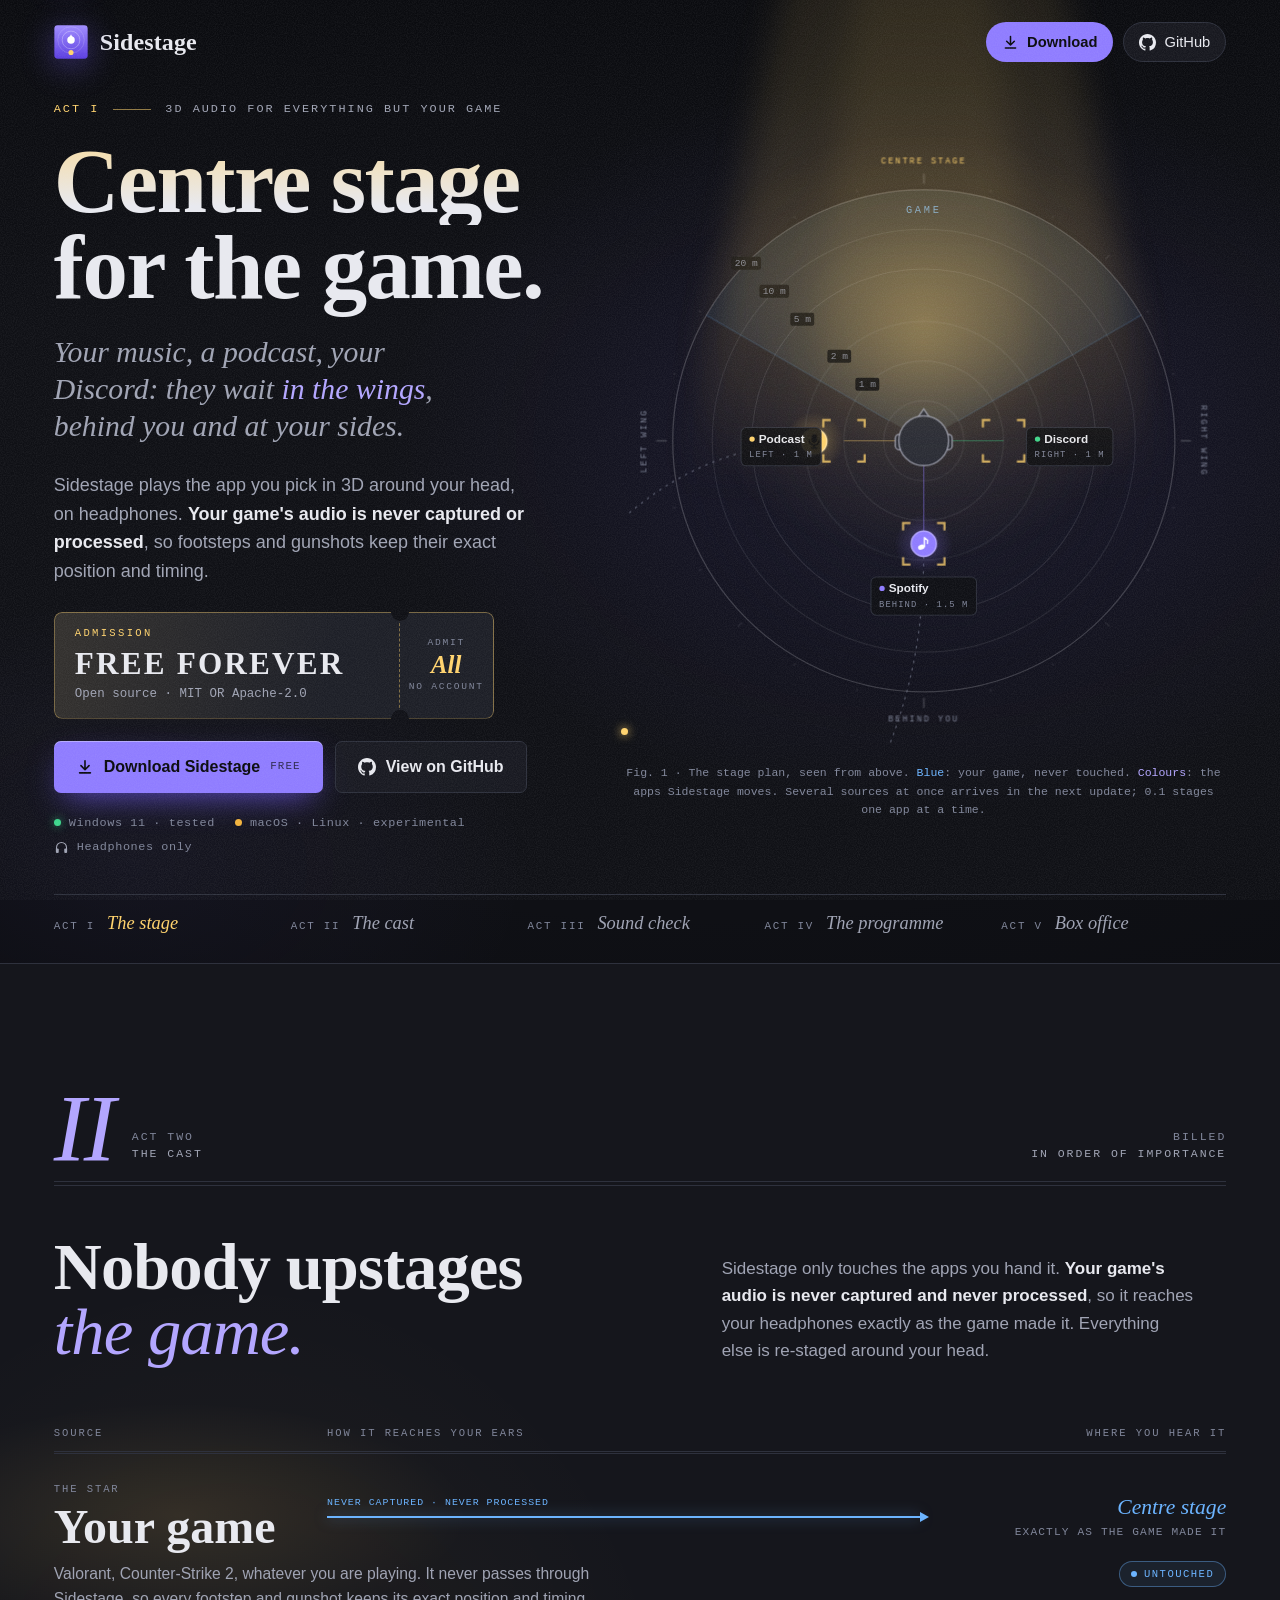
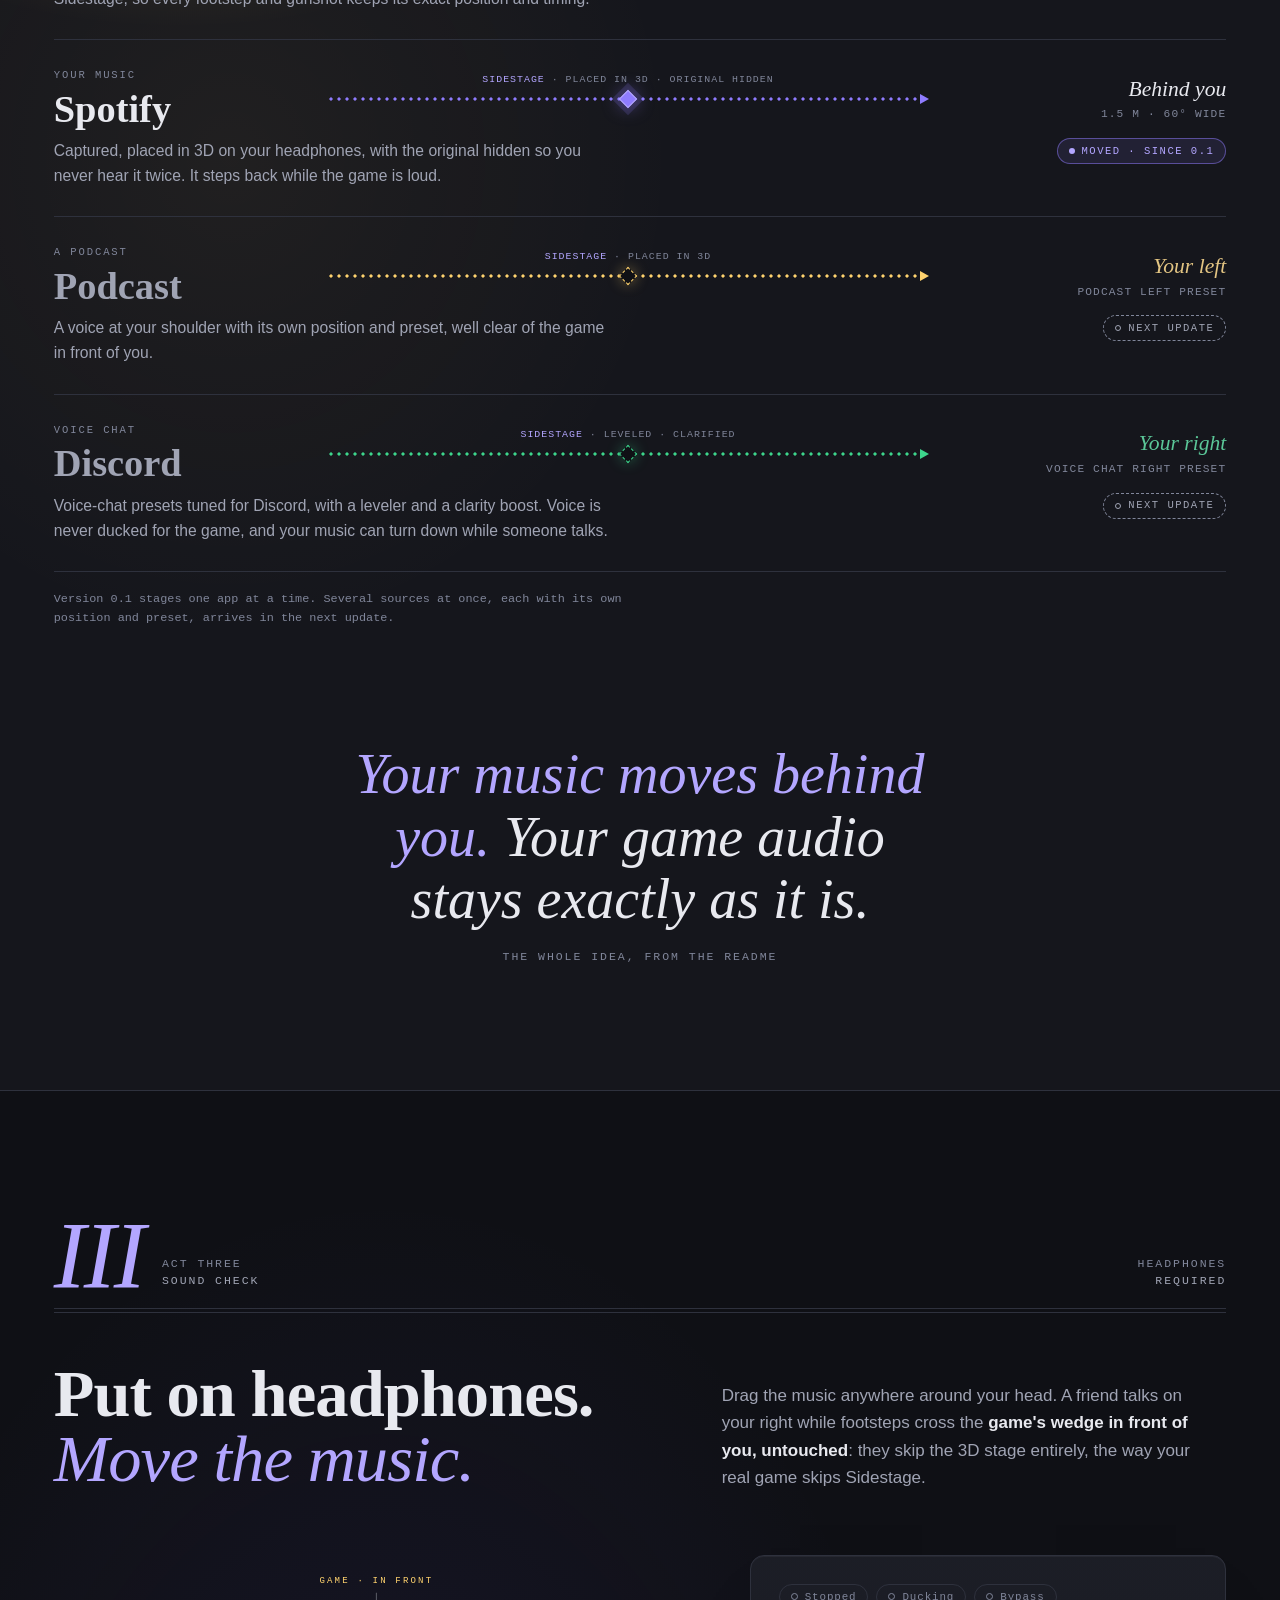
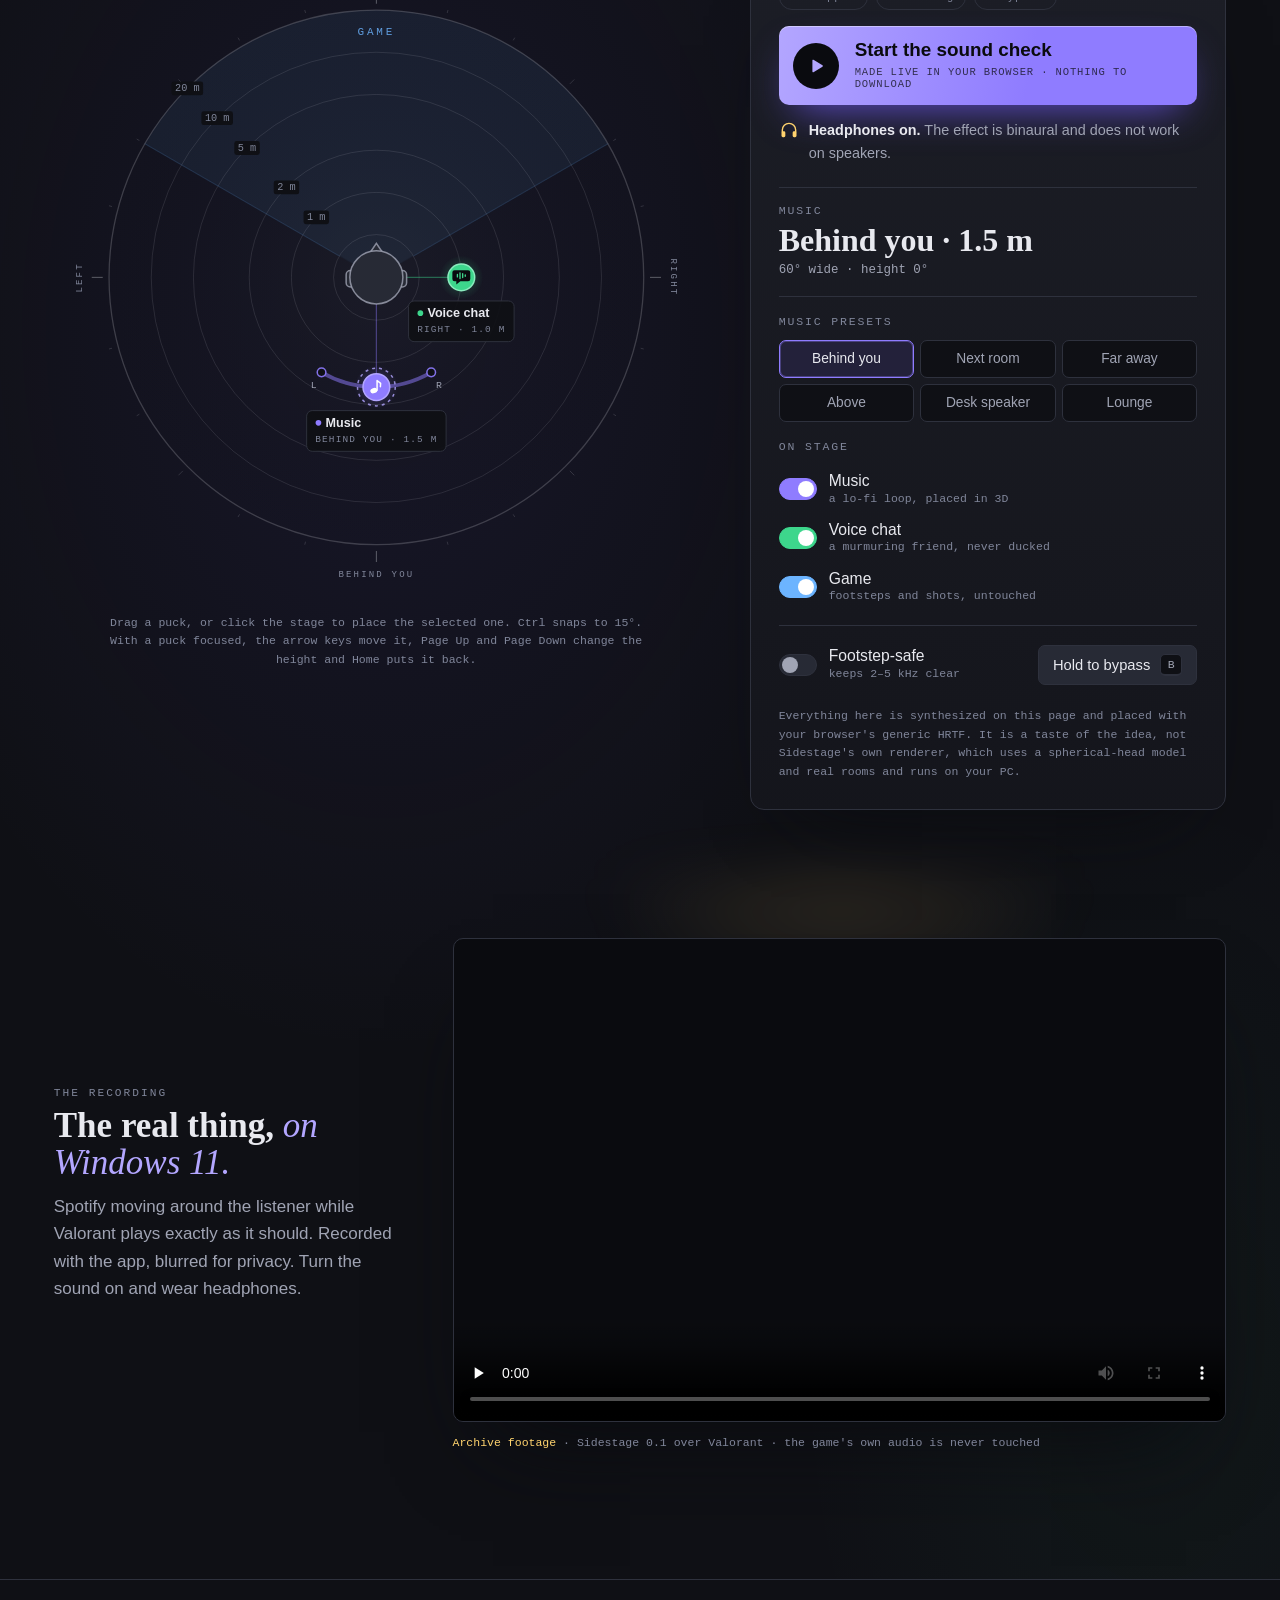
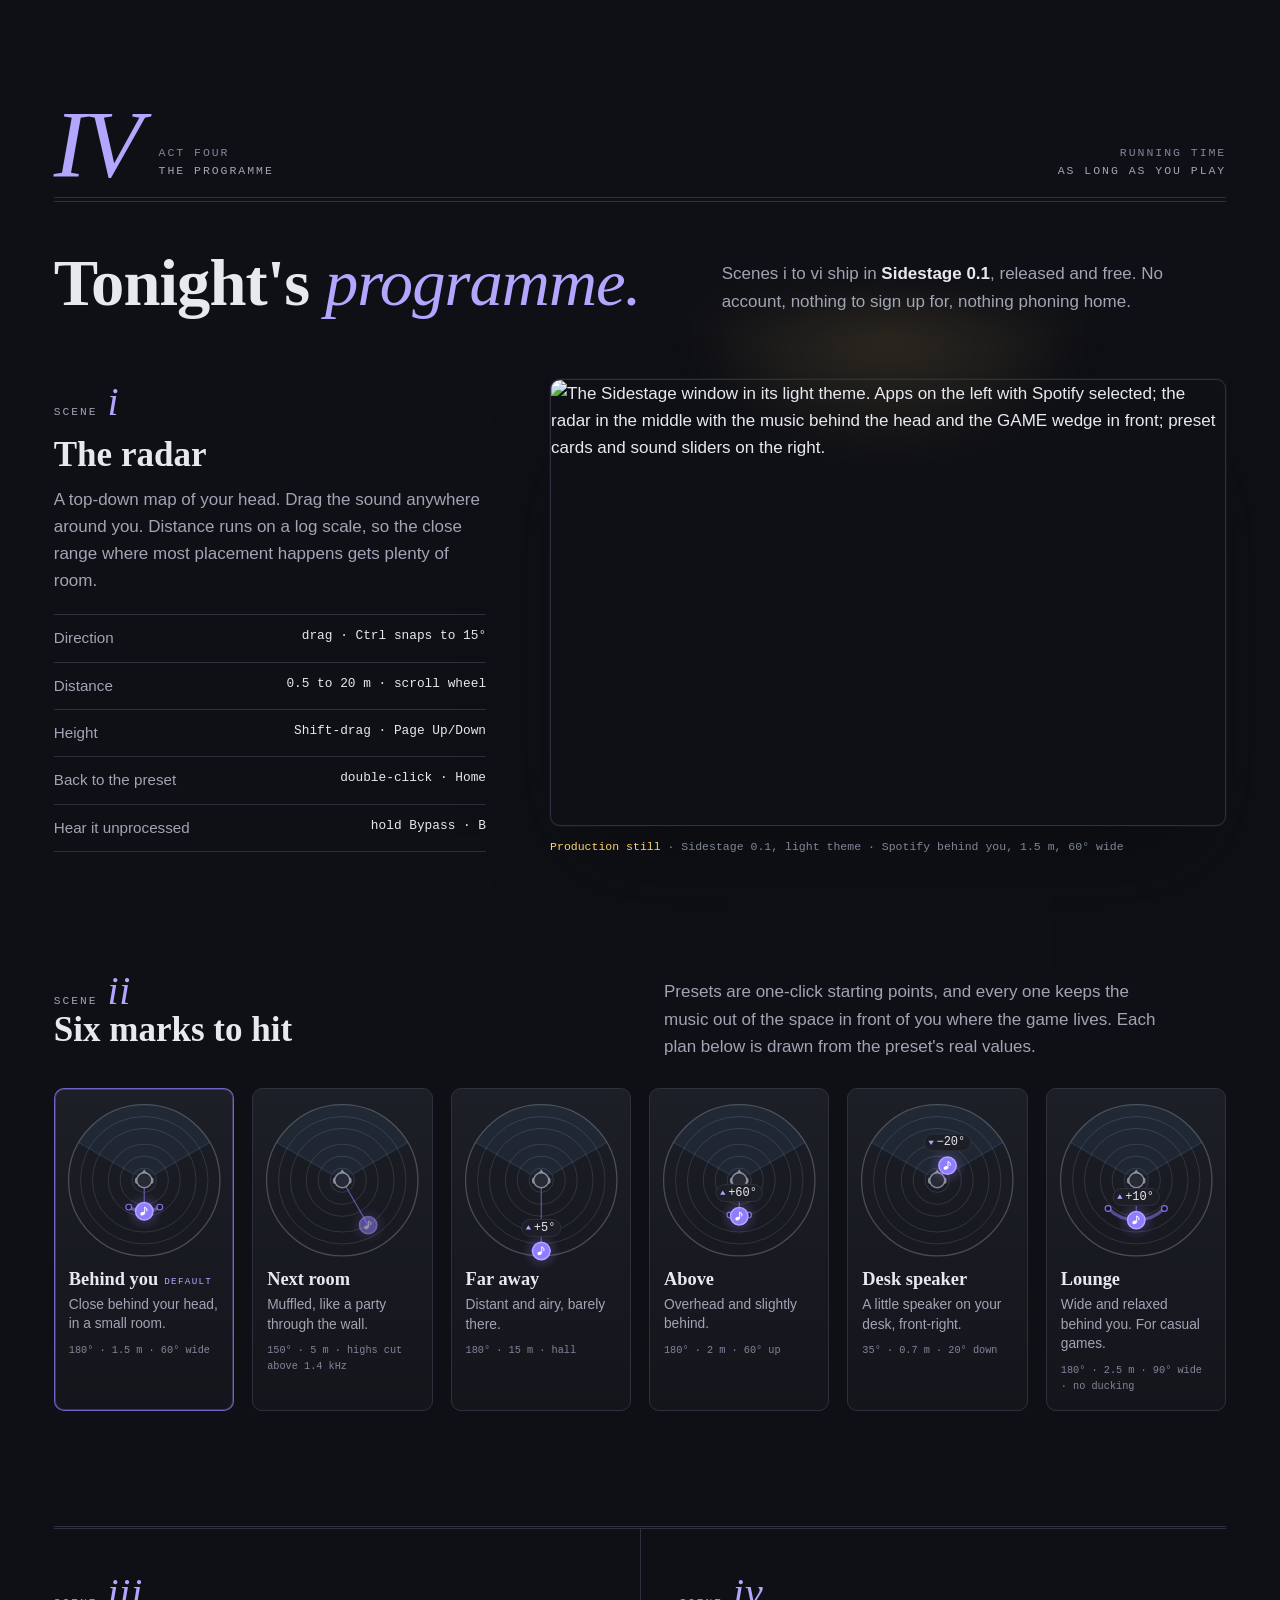
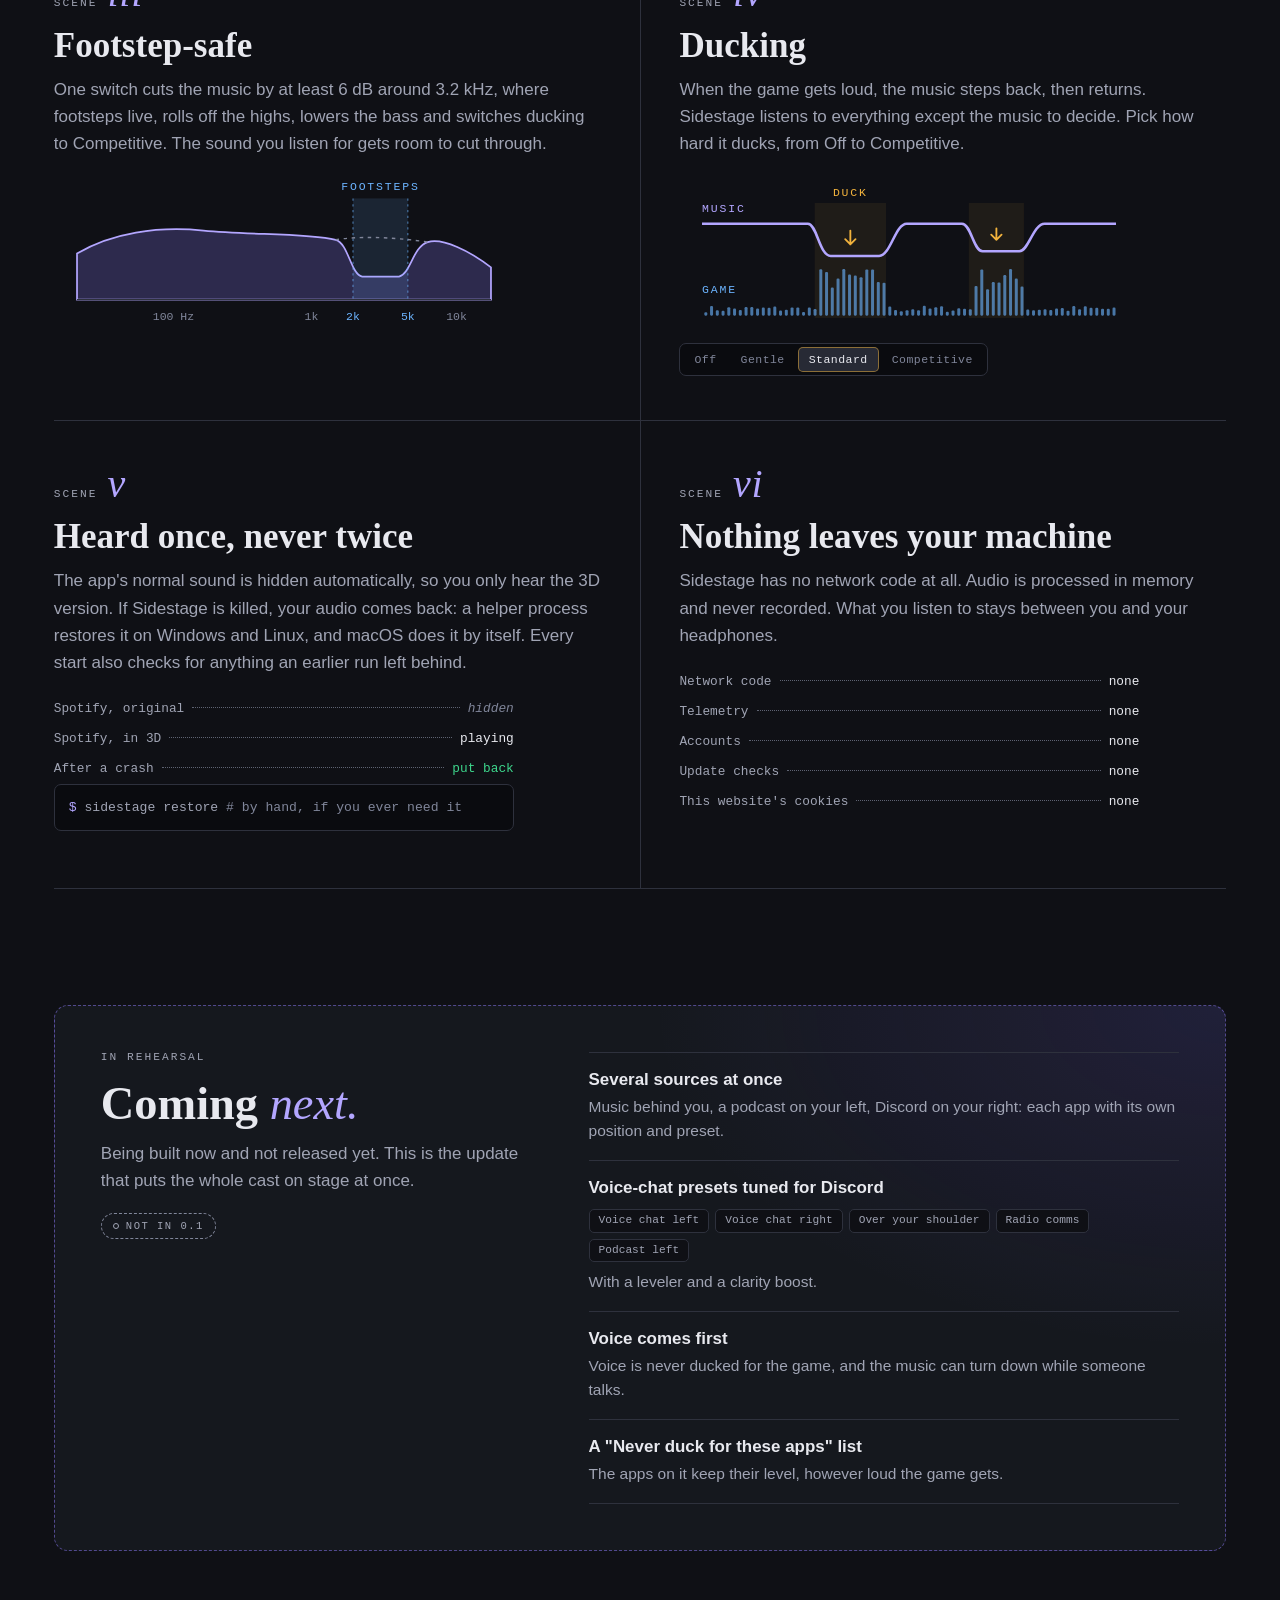
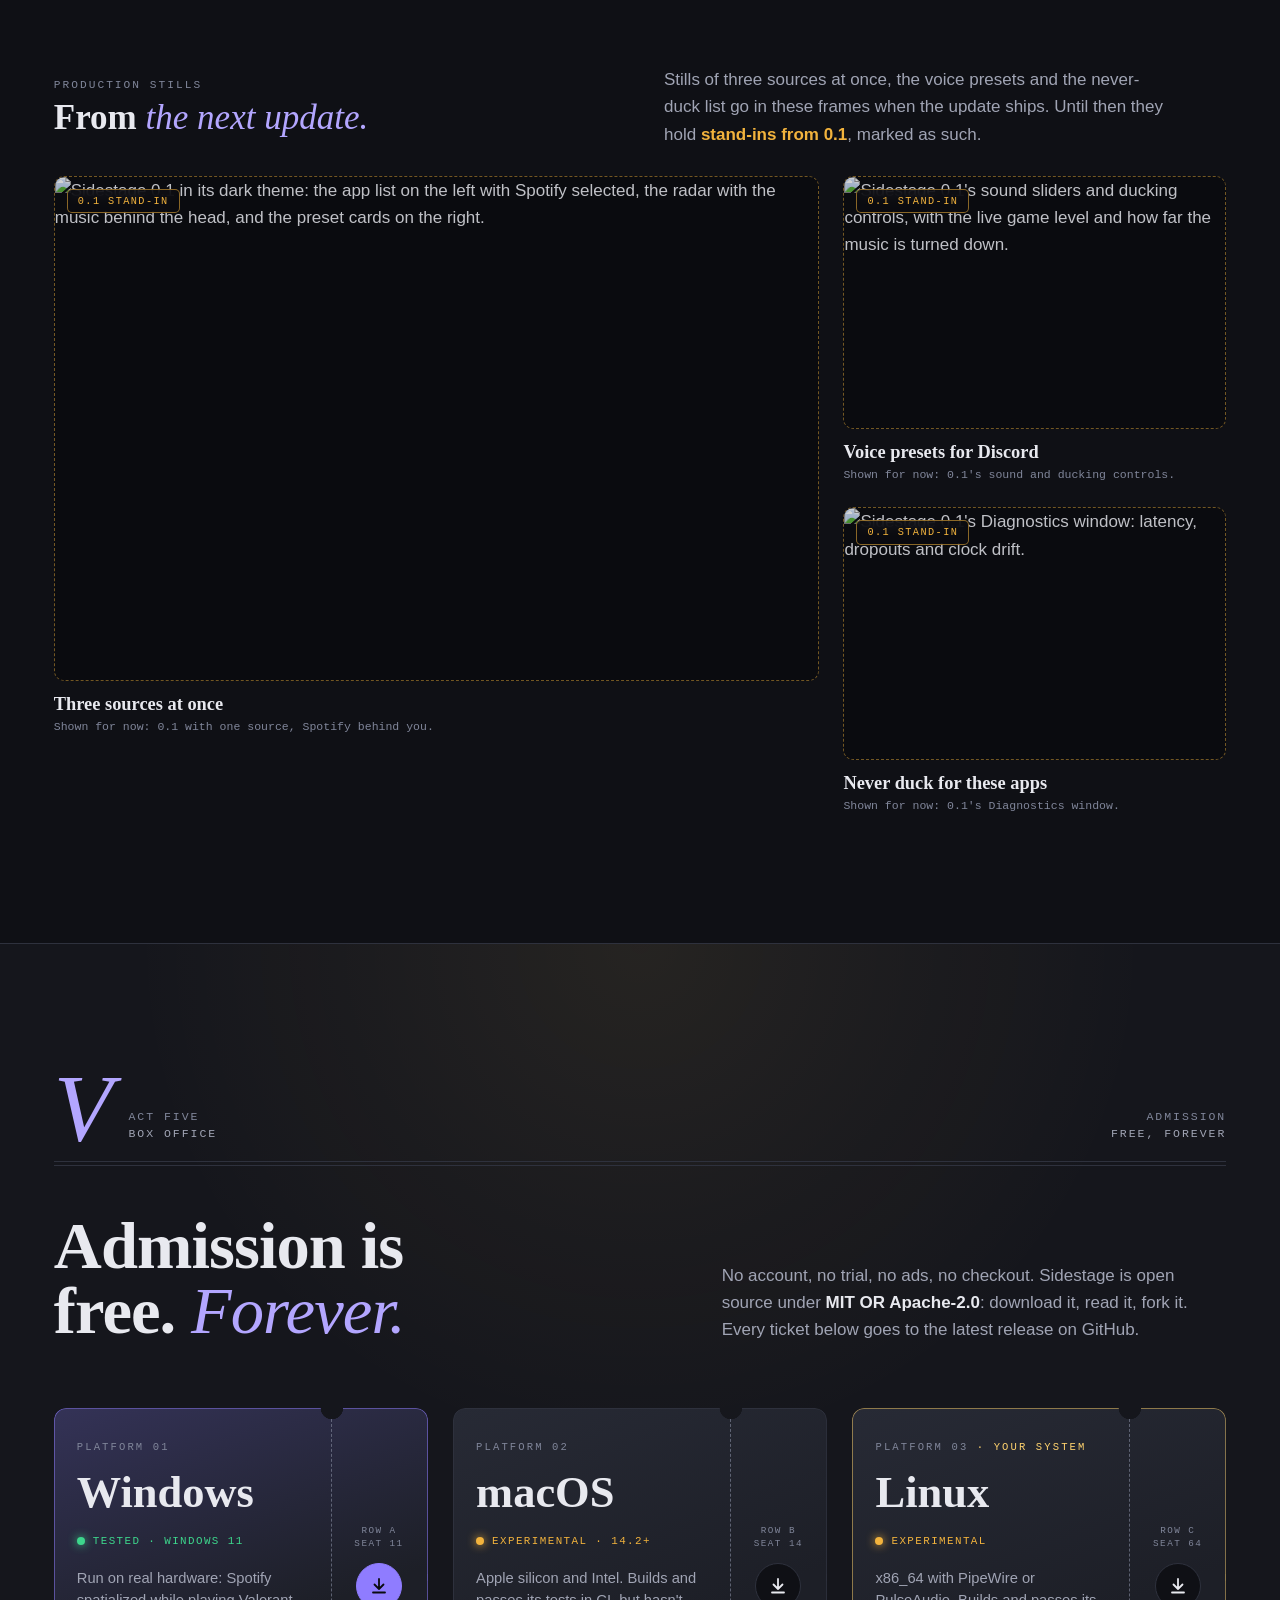
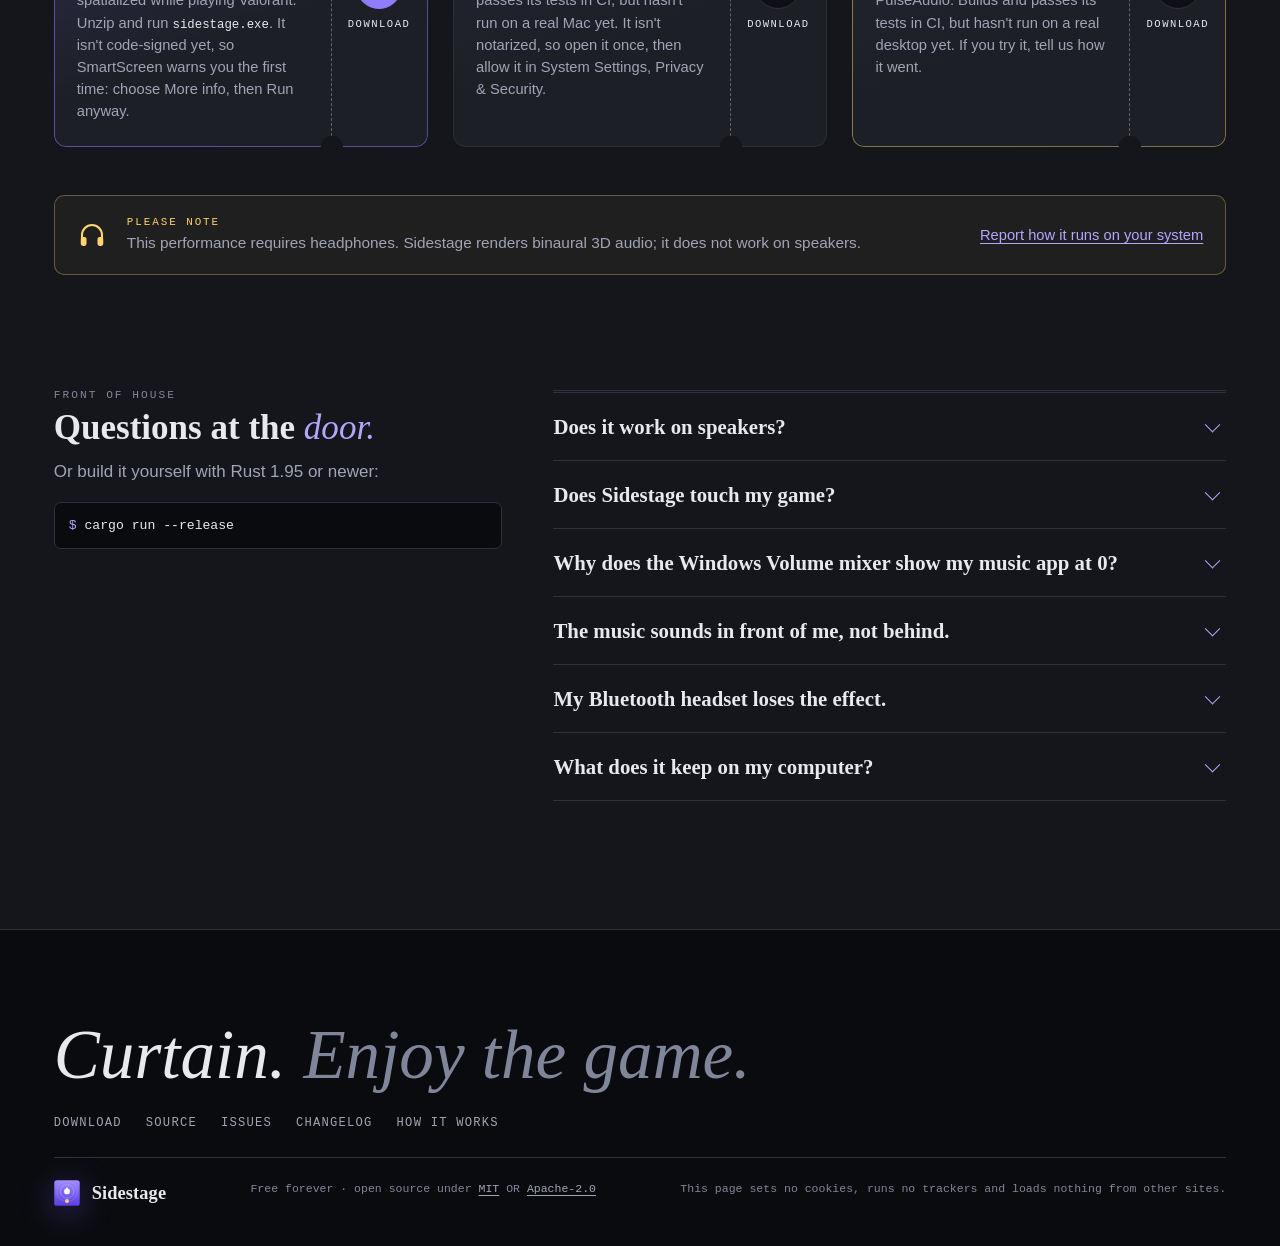
==== website/index.html @ 9f0d5256 "Add the sidestage.it.com website and its Pages deploy A static site in website/ (HTML, CSS and JS mo" ====
<!doctype html>
<!-- data-update: "next" while the multi-source update is still being built, "out" once it ships
     (switches the "next update" badges and wording; see website/README.md). -->
<html lang="en" data-update="next">
<head>
<meta charset="utf-8">
<meta name="viewport" content="width=device-width, initial-scale=1">
<title>Sidestage · Centre stage for the game</title>
<meta name="description" content="Sidestage is a free, open-source app that plays your music, podcasts and voice chat in 3D around your head on headphones, while your game's audio stays exactly as it is.">
<meta name="theme-color" content="#0F1015">
<meta name="color-scheme" content="dark">
<link rel="canonical" href="https://sidestage.it.com/">
<link rel="icon" href="favicon.svg" type="image/svg+xml">
<meta property="og:type" content="website">
<meta property="og:url" content="https://sidestage.it.com/">
<meta property="og:title" content="Sidestage · Centre stage for the game">
<meta property="og:description" content="Your music moves behind you. Your game audio stays exactly as it is. Free and open source.">
<meta property="og:image" content="https://sidestage.it.com/media/demo-poster.jpg">
<meta property="og:image:width" content="1280">
<meta property="og:image:height" content="800">
<meta name="twitter:card" content="summary_large_image">
<link rel="preload" href="fonts/bodoni-moda-latin.woff2" as="font" type="font/woff2" crossorigin>
<link rel="preload" href="fonts/hanken-grotesk-latin.woff2" as="font" type="font/woff2" crossorigin>
<link rel="stylesheet" href="css/site.css">
<script>if(!window.matchMedia('(prefers-reduced-motion: reduce)').matches)document.documentElement.classList.add('anim');</script>
<script type="module" src="js/site.js"></script>
</head>
<body>
<a class="skip" href="#main">Skip to content</a>

<!-- Sprite: the app icon, glyphs and shared gradients. -->
<svg width="0" height="0" style="position:absolute" aria-hidden="true" focusable="false">
  <defs>
    <linearGradient id="ic-grad" x1="0" y1="0" x2="0" y2="1"><stop offset="0" class="st-icon-top"/><stop offset="1" class="st-icon-bot"/></linearGradient>
    <clipPath id="ic-clip"><rect x=".64" y=".64" width="62.72" height="62.72" rx="6.4"/></clipPath>
    <radialGradient id="floorG" cx="50%" cy="50%" r="50%"><stop offset="0" class="st-floor0"/><stop offset="1" class="st-floor1"/></radialGradient>
    <radialGradient id="poolG" cx="50%" cy="50%" r="50%"><stop offset="0" class="st-pool0"/><stop offset=".55" class="st-pool1"/><stop offset="1" class="st-pool2"/></radialGradient>
    <radialGradient id="glow-music" cx="50%" cy="50%" r="50%"><stop offset="0" class="g-music g0"/><stop offset=".5" class="g-music g1"/><stop offset="1" class="g-music g2"/></radialGradient>
    <radialGradient id="glow-podcast" cx="50%" cy="50%" r="50%"><stop offset="0" class="g-podcast g0"/><stop offset=".5" class="g-podcast g1"/><stop offset="1" class="g-podcast g2"/></radialGradient>
    <radialGradient id="glow-voice" cx="50%" cy="50%" r="50%"><stop offset="0" class="g-voice g0"/><stop offset=".5" class="g-voice g1"/><stop offset="1" class="g-voice g2"/></radialGradient>
  </defs>
  <!-- The app icon (crates/sidestage/src/ui/theme.rs): violet tile, faint rings, white head with nose, warm stage-light puck behind. -->
  <symbol id="icon" viewBox="0 0 64 64">
    <rect x=".64" y=".64" width="62.72" height="62.72" rx="6.4" fill="url(#ic-grad)"/>
    <g clip-path="url(#ic-clip)">
      <circle class="ic-ring" cx="32" cy="28.16" r="16.64"/>
      <circle class="ic-ring r2" cx="32" cy="28.16" r="24.96"/>
    </g>
    <path class="ic-white" d="M29.3 22.4 32 17.4 34.7 22.4Z"/>
    <circle class="ic-white" cx="32" cy="28.16" r="7.04"/>
    <circle class="ic-puck" cx="32" cy="51.84" r="4.8"/>
  </symbol>
  <symbol id="gh" viewBox="0 0 16 16"><path fill="currentColor" d="M8 0C3.58 0 0 3.58 0 8c0 3.54 2.29 6.53 5.47 7.59.4.07.55-.17.55-.38 0-.19-.01-.82-.01-1.49-2.01.37-2.53-.49-2.69-.94-.09-.23-.48-.94-.82-1.13-.28-.15-.68-.52-.01-.53.63-.01 1.08.58 1.23.82.72 1.21 1.87.87 2.33.66.07-.52.28-.87.51-1.07-1.78-.2-3.64-.89-3.64-3.95 0-.87.31-1.59.82-2.15-.08-.2-.36-1.02.08-2.12 0 0 .67-.21 2.2.82.64-.18 1.32-.27 2-.27.68 0 1.36.09 2 .27 1.53-1.04 2.2-.82 2.2-.82.44 1.1.16 1.92.08 2.12.51.56.82 1.27.82 2.15 0 3.07-1.87 3.75-3.65 3.95.29.25.54.73.54 1.48 0 1.07-.01 1.93-.01 2.2 0 .21.15.46.55.38A8.013 8.013 0 0016 8c0-4.42-3.58-8-8-8z"/></symbol>
  <symbol id="dl" viewBox="0 0 20 20"><path d="M10 3v10m0 0-4.5-4.5M10 13l4.5-4.5M4 16.5h12" fill="none" stroke="currentColor" stroke-width="1.8" stroke-linecap="round" stroke-linejoin="round"/></symbol>
  <symbol id="hp" viewBox="0 0 24 24"><path d="M4 14.5V12a8 8 0 0 1 16 0v2.5" fill="none" stroke="currentColor" stroke-width="1.7" stroke-linecap="round"/><rect x="3" y="13.5" width="4.6" height="7.2" rx="1.7" fill="currentColor"/><rect x="16.4" y="13.5" width="4.6" height="7.2" rx="1.7" fill="currentColor"/></symbol>
  <symbol id="play" viewBox="0 0 20 20"><path d="M6 3.8v12.4a.8.8 0 0 0 1.2.7l10-6.2a.8.8 0 0 0 0-1.4l-10-6.2a.8.8 0 0 0-1.2.7z" fill="currentColor"/></symbol>
  <symbol id="stop" viewBox="0 0 20 20"><rect x="4.5" y="4.5" width="11" height="11" rx="2" fill="currentColor"/></symbol>
</svg>

<!-- Slim bar that slides in once the hero is out of view. -->
<div class="bar" id="bar" inert>
  <div class="wrap bar-in">
    <a class="brand" href="#top" aria-label="Sidestage, back to top"><svg viewBox="0 0 64 64" aria-hidden="true" focusable="false"><use href="#icon"/></svg><span>Sidestage</span></a>
    <nav class="bar-links" aria-label="Sections">
      <a href="#cast">The cast</a>
      <a href="#soundcheck-act">Sound check</a>
      <a href="#programme">Programme</a>
      <a href="#box-office">Box office</a>
    </nav>
    <div class="nav-r">
      <a class="pill gh" href="https://github.com/pixityy/Sidestage"><svg aria-hidden="true"><use href="#gh"/></svg><span>GitHub</span></a>
      <a class="pill dl" href="https://github.com/pixityy/Sidestage/releases/latest"><svg aria-hidden="true"><use href="#dl"/></svg>Download</a>
    </div>
  </div>
</div>

<header class="hero" id="top">
  <div class="house" aria-hidden="true"></div>
  <div class="wrap">
    <nav class="nav" aria-label="Main">
      <a class="brand" href="#top" aria-label="Sidestage, back to top">
        <svg viewBox="0 0 64 64" aria-hidden="true" focusable="false"><use href="#icon"/></svg>
        <span>Sidestage</span>
      </a>
      <div class="nav-r">
        <a class="pill dl" href="https://github.com/pixityy/Sidestage/releases/latest"><svg aria-hidden="true"><use href="#dl"/></svg>Download</a>
        <a class="pill" href="https://github.com/pixityy/Sidestage"><svg aria-hidden="true"><use href="#gh"/></svg>GitHub</a>
      </div>
    </nav>

    <div class="hero-grid">
      <div class="hero-head">
        <p class="eyebrow rv" style="--d:150ms"><span class="eb-act">Act I</span><span class="rule" aria-hidden="true"></span><span>3D audio for everything but your game</span></p>
        <h1 class="rv" style="--d:280ms"><span class="ln lit">Centre stage</span><span class="ln">for the game.</span></h1>
        <p class="deck rv" style="--d:520ms">Your music, a podcast, your Discord: they wait <b>in the wings</b>, behind you and at your sides.</p>
      </div>

      <figure class="stage" aria-labelledby="stage-cap">
        <div class="radar-box">
          <div class="beam" aria-hidden="true"><div class="cone"></div><div class="cone core"></div></div>
          <div class="motes" aria-hidden="true"></div>
          <div id="hero-radar"></div>
          <noscript><img src="media/screenshot-main.png" width="1500" height="990" alt="The Sidestage window with the radar: Spotify placed behind the listener's head, the game wedge in front."></noscript>
          <p class="cue" aria-hidden="true"><i></i><span id="cue-text">The game is live · untouched</span></p>
        </div>
        <figcaption id="stage-cap">Fig. 1 · The stage plan, seen from above. <span class="k-blue">Blue</span>: your game, never touched. <span class="k-violet">Colours</span>: the apps Sidestage moves. <span class="if-next">Several sources at once arrives in the next update; 0.1 stages one app at a time.</span><span class="if-out">Several sources at once, each with its own place and preset.</span></figcaption>
      </figure>

      <div class="hero-body">
        <p class="lede rv" style="--d:680ms">Sidestage plays <span class="if-next">the app</span><span class="if-out">the apps</span> you pick in 3D around your head, on headphones. <strong>Your game's audio is never captured or processed</strong>, so footsteps and gunshots keep their exact position and timing.</p>
        <div class="ticket rv" style="--d:820ms" role="group" aria-label="Free forever. Open source, MIT or Apache 2.0.">
          <div class="t-main">
            <span class="t-label">Admission</span>
            <strong class="t-free">Free forever</strong>
            <span class="t-lic">Open source · <span class="nw">MIT OR Apache-2.0</span></span>
          </div>
          <div class="t-stub" aria-hidden="true"><span>Admit</span><b>All</b><span>No account</span></div>
        </div>
        <div class="ctas rv" style="--d:940ms">
          <a class="btn btn-primary" href="https://github.com/pixityy/Sidestage/releases/latest"><svg aria-hidden="true"><use href="#dl"/></svg>Download Sidestage <small>free</small></a>
          <a class="btn btn-ghost" href="https://github.com/pixityy/Sidestage"><svg aria-hidden="true"><use href="#gh"/></svg>View on GitHub</a>
        </div>
        <ul class="fine rv" style="--d:1060ms">
          <li><span class="dot ok" aria-hidden="true"></span>Windows 11 · tested</li>
          <li><span class="dot exp" aria-hidden="true"></span>macOS · Linux · experimental</li>
          <li><svg aria-hidden="true"><use href="#hp"/></svg>Headphones only</li>
        </ul>
      </div>
    </div>
  </div>

  <nav class="running wrap" aria-label="Running order">
    <ol>
      <li><a href="#top"><span class="n">Act I</span><span class="t">The stage</span></a></li>
      <li><a href="#cast"><span class="n">Act II</span><span class="t">The cast</span></a></li>
      <li><a href="#soundcheck-act"><span class="n">Act III</span><span class="t">Sound check</span></a></li>
      <li><a href="#programme"><span class="n">Act IV</span><span class="t">The programme</span></a></li>
      <li><a href="#box-office"><span class="n">Act V</span><span class="t">Box office</span></a></li>
    </ol>
  </nav>
</header>

<main id="main">
  <!-- ===== ACT II · THE CAST ===== -->
  <section class="act cast-act" id="cast" aria-labelledby="cast-h">
    <div class="wrap">
      <div class="act-mark">
        <span class="act-num" aria-hidden="true">II</span>
        <p class="act-lbl">Act two<b>The cast</b></p>
        <p class="act-lbl r">Billed<b>in order of importance</b></p>
      </div>
      <div class="act-intro">
        <h2 id="cast-h">Nobody upstages <em>the game.</em></h2>
        <p>Sidestage only touches the apps you hand it. <strong>Your game's audio is never captured and never processed</strong>, so it reaches your headphones exactly as the game made it. Everything else is re-staged around your head.</p>
      </div>

      <div class="bill">
        <div class="bill-cols" aria-hidden="true"><span>Source</span><span>How it reaches your ears</span><span>Where you hear it</span></div>
        <ol class="cast">
          <li class="role role-game">
            <h3 class="role-name"><small>The star</small>Your game</h3>
            <div class="route route-direct" aria-hidden="true"><span class="wire"></span><span class="note">Never captured · never processed</span><span class="tip"></span></div>
            <p class="role-mark">Centre stage<span>exactly as the game made it</span></p>
            <p class="role-desc">Valorant, Counter-Strike 2, whatever you are playing. It never passes through Sidestage, so every footstep and gunshot keeps its exact position and timing.</p>
            <span class="badge b-info">Untouched</span>
          </li>
          <li class="role" style="--src:var(--c-music)">
            <h3 class="role-name"><small>Your music</small>Spotify</h3>
            <div class="route route-moved" aria-hidden="true"><span class="wire"></span><span class="node"></span><span class="note"><b>Sidestage</b> · placed in 3D · original hidden</span><span class="tip"></span></div>
            <p class="role-mark">Behind you<span>1.5 m · 60° wide</span></p>
            <p class="role-desc">Captured, placed in 3D on your headphones, with the original hidden so you never hear it twice. It steps back while the game is loud.</p>
            <span class="badge b-accent">Moved · since 0.1</span>
          </li>
          <li class="role next" style="--src:var(--c-podcast)">
            <h3 class="role-name"><small>A podcast</small>Podcast</h3>
            <div class="route route-moved" aria-hidden="true"><span class="wire"></span><span class="node"></span><span class="note"><b>Sidestage</b> · placed in 3D</span><span class="tip"></span></div>
            <p class="role-mark">Your left<span>Podcast left preset</span></p>
            <p class="role-desc">A voice at your shoulder with its own position and preset, well clear of the game in front of you.</p>
            <span class="badge b-next"><span class="if-next">Next update</span><span class="if-out">New</span></span>
          </li>
          <li class="role next" style="--src:var(--c-voice)">
            <h3 class="role-name"><small>Voice chat</small>Discord</h3>
            <div class="route route-moved" aria-hidden="true"><span class="wire"></span><span class="node"></span><span class="note"><b>Sidestage</b> · leveled · clarified</span><span class="tip"></span></div>
            <p class="role-mark">Your right<span>Voice chat right preset</span></p>
            <p class="role-desc">Voice-chat presets tuned for Discord, with a leveler and a clarity boost. Voice is never ducked for the game, and your music can turn down while someone talks.</p>
            <span class="badge b-next"><span class="if-next">Next update</span><span class="if-out">New</span></span>
          </li>
        </ol>
        <p class="cast-foot if-next">Version 0.1 stages one app at a time. Several sources at once, each with its own position and preset, arrives in the next update.</p>
      </div>

      <blockquote class="quote">
        <p><span>Your music moves behind you.</span> Your game audio stays exactly as it is.</p>
        <footer>The whole idea, from the README</footer>
      </blockquote>
    </div>
  </section>

  <!-- ===== ACT III · SOUND CHECK ===== -->
  <section class="act sc-act" id="soundcheck-act" aria-labelledby="sc-h">
    <div class="wrap">
      <div class="act-mark">
        <span class="act-num" aria-hidden="true">III</span>
        <p class="act-lbl">Act three<b>Sound check</b></p>
        <p class="act-lbl r">Headphones<b>required</b></p>
      </div>
      <div class="act-intro">
        <h2 id="sc-h">Put on headphones. <em>Move the music.</em></h2>
        <p>Drag the music anywhere around your head. A friend talks on your right while footsteps cross the <strong>game's wedge in front of you, untouched</strong>: they skip the 3D stage entirely, the way your real game skips Sidestage.</p>
      </div>

      <div class="sc" id="soundcheck">
        <div class="sc-stage">
          <div class="sc-box"><div id="sc-radar"></div></div>
          <p class="sc-hint">Drag a puck, or click the stage to place the selected one. Ctrl snaps to 15°. With a puck focused, the arrow keys move it, Page Up and Page Down change the height and Home puts it back.</p>
        </div>

        <div class="sc-desk">
          <div class="sc-status" aria-live="polite">
            <span class="spill s-run" id="sc-run">Stopped</span>
            <span class="spill s-duck" id="sc-duck">Ducking</span>
            <span class="spill s-bypass" id="sc-bypass-pill">Bypass</span>
          </div>
          <button class="sc-play" id="sc-play" type="button" aria-pressed="false">
            <span class="sc-play-ic" aria-hidden="true"><svg class="i-play"><use href="#play"/></svg><svg class="i-stop"><use href="#stop"/></svg></span>
            <span class="sc-play-txt"><span class="sc-play-label">Start the sound check</span><small>Made live in your browser · nothing to download</small></span>
          </button>
          <p class="sc-hp"><svg aria-hidden="true"><use href="#hp"/></svg><span><b>Headphones on.</b> The effect is binaural and does not work on speakers.</span></p>
          <p class="sc-unsupported" id="sc-unsupported" hidden>This browser can't play Web Audio, so the sound check stays silent here. The radar still moves.</p>

          <div class="sc-read">
            <span class="label" id="sc-who">Music</span>
            <strong id="sc-pos">Behind you · 1.5 m</strong>
            <span id="sc-sub">60° wide · height 0°</span>
          </div>

          <fieldset class="sc-group">
            <legend class="label">Music presets</legend>
            <div class="sc-presets">
              <button type="button" data-preset="behind" aria-pressed="true">Behind you</button>
              <button type="button" data-preset="next" aria-pressed="false">Next room</button>
              <button type="button" data-preset="far" aria-pressed="false">Far away</button>
              <button type="button" data-preset="above" aria-pressed="false">Above</button>
              <button type="button" data-preset="desk" aria-pressed="false">Desk speaker</button>
              <button type="button" data-preset="lounge" aria-pressed="false">Lounge</button>
            </div>
          </fieldset>

          <fieldset class="sc-group">
            <legend class="label">On stage</legend>
            <label class="sw" style="--src:var(--c-music)"><input type="checkbox" data-layer="music" checked><span class="track" aria-hidden="true"></span><span class="sw-t">Music<small>a lo-fi loop, placed in 3D</small></span></label>
            <label class="sw" style="--src:var(--c-voice)"><input type="checkbox" data-layer="voice" checked><span class="track" aria-hidden="true"></span><span class="sw-t">Voice chat<small>a murmuring friend, never ducked</small></span></label>
            <label class="sw" style="--src:var(--info)"><input type="checkbox" data-layer="game" checked><span class="track" aria-hidden="true"></span><span class="sw-t">Game<small>footsteps and shots, untouched</small></span></label>
          </fieldset>

          <div class="sc-row">
            <label class="sw"><input type="checkbox" id="sc-footstep"><span class="track" aria-hidden="true"></span><span class="sw-t">Footstep-safe<small>keeps 2–5 kHz clear</small></span></label>
            <button class="sc-bypass" id="sc-bypass" type="button" aria-pressed="false">Hold to bypass <kbd>B</kbd></button>
          </div>

          <p class="sc-note">Everything here is synthesized on this page and placed with your browser's generic HRTF. It is a taste of the idea, not Sidestage's own renderer, which uses a spherical-head model and real rooms and runs on your PC.</p>
        </div>
      </div>

      <div class="rec">
        <div class="rec-head">
          <p class="scene-no">The recording</p>
          <h3>The real thing, <em>on Windows 11.</em></h3>
          <p>Spotify moving around the listener while Valorant plays exactly as it should. Recorded with the app, blurred for privacy. Turn the sound on and wear headphones.</p>
        </div>
        <figure class="rec-frame">
          <video controls playsinline preload="none" poster="media/demo-poster.jpg" width="1280" height="800" aria-describedby="rec-cap">
            <source src="media/sidestage-demo.mp4" type="video/mp4">
            <a href="media/sidestage-demo.mp4">Download the demo video (MP4, 9.4 MB)</a>
          </video>
          <figcaption id="rec-cap"><b>Archive footage</b> · Sidestage 0.1 over Valorant · the game's own audio is never touched</figcaption>
        </figure>
      </div>
    </div>
  </section>

  <!-- ===== ACT IV · THE PROGRAMME ===== -->
  <section class="act prog-act" id="programme" aria-labelledby="prog-h">
    <div class="wrap">
      <div class="act-mark">
        <span class="act-num" aria-hidden="true">IV</span>
        <p class="act-lbl">Act four<b>The programme</b></p>
        <p class="act-lbl r">Running time<b>as long as you play</b></p>
      </div>
      <div class="act-intro">
        <h2 id="prog-h">Tonight's <em>programme.</em></h2>
        <p>Scenes i to vi ship in <strong>Sidestage 0.1</strong>, released and free. No account, nothing to sign up for, nothing phoning home.</p>
      </div>

      <div class="prog-top">
        <article class="scene">
          <p class="scene-no">Scene <b>i</b></p>
          <h3>The radar</h3>
          <p>A top-down map of your head. Drag the sound anywhere around you. Distance runs on a log scale, so the close range where most placement happens gets plenty of room.</p>
          <ul class="specs">
            <li><span>Direction</span><span>drag · Ctrl snaps to 15°</span></li>
            <li><span>Distance</span><span>0.5 to 20 m · scroll wheel</span></li>
            <li><span>Height</span><span>Shift-drag · Page Up/Down</span></li>
            <li><span>Back to the preset</span><span>double-click · Home</span></li>
            <li><span>Hear it unprocessed</span><span>hold Bypass · B</span></li>
          </ul>
        </article>
        <figure class="still">
          <img src="media/screenshot-light.png" width="1500" height="990" loading="lazy" decoding="async" alt="The Sidestage window in its light theme. Apps on the left with Spotify selected; the radar in the middle with the music behind the head and the GAME wedge in front; preset cards and sound sliders on the right.">
          <figcaption><b>Production still</b> · Sidestage 0.1, light theme · Spotify behind you, 1.5 m, 60° wide</figcaption>
        </figure>
      </div>

      <div class="rep">
        <div class="rep-head">
          <div>
            <p class="scene-no">Scene <b>ii</b></p>
            <h3>Six marks to hit</h3>
          </div>
          <p>Presets are one-click starting points, and every one keeps the music out of the space in front of you where the game lives. Each plan below is drawn from the preset's real values.</p>
        </div>
        <ul class="rep-grid">
          <li class="rep-item is-default"><div class="rep-svg" data-preset="behind"></div><h4>Behind you<span class="def">Default</span></h4><p>Close behind your head, in a small room.</p><p class="spec">180° · 1.5 m · 60° wide</p></li>
          <li class="rep-item"><div class="rep-svg" data-preset="next"></div><h4>Next room</h4><p>Muffled, like a party through the wall.</p><p class="spec">150° · 5 m · highs cut above 1.4 kHz</p></li>
          <li class="rep-item"><div class="rep-svg" data-preset="far"></div><h4>Far away</h4><p>Distant and airy, barely there.</p><p class="spec">180° · 15 m · hall</p></li>
          <li class="rep-item"><div class="rep-svg" data-preset="above"></div><h4>Above</h4><p>Overhead and slightly behind.</p><p class="spec">180° · 2 m · 60° up</p></li>
          <li class="rep-item"><div class="rep-svg" data-preset="desk"></div><h4>Desk speaker</h4><p>A little speaker on your desk, front-right.</p><p class="spec">35° · 0.7 m · 20° down</p></li>
          <li class="rep-item"><div class="rep-svg" data-preset="lounge"></div><h4>Lounge</h4><p>Wide and relaxed behind you. For casual games.</p><p class="spec">180° · 2.5 m · 90° wide · no ducking</p></li>
        </ul>
      </div>

      <div class="scenes">
        <article class="scene">
          <p class="scene-no">Scene <b>iii</b></p>
          <h3>Footstep-safe</h3>
          <p>One switch cuts the music by at least 6 dB around 3.2 kHz, where footsteps live, rolls off the highs, lowers the bass and switches ducking to Competitive. The sound you listen for gets room to cut through.</p>
          <div class="viz">
            <svg viewBox="0 0 400 128" role="img" aria-label="Sketch of a spectrum: the music fills the range from bass to treble, with a dip between 2 and 5 kilohertz where footsteps live.">
              <path class="fs-music" d="M20 104V64C50 46 90 40 130 44S220 46 245 52C256 55 258 82 268 84H300C310 82 312 58 325 54S362 62 380 76V104Z"/>
              <rect class="fs-band" x="260" y="16" width="47.7" height="88"/>
              <line class="fs-edge" x1="260" y1="16" x2="260" y2="104"/><line class="fs-edge" x1="307.7" y1="16" x2="307.7" y2="104"/>
              <path class="fs-ghost" d="M245 52C262 49 292 49 325 54"/>
              <text class="fs-lbl" x="283.9" y="9">FOOTSTEPS</text>
              <line class="fs-axis" x1="20" y1="104" x2="380" y2="104"/>
              <text class="fs-tick" x="103.9" y="122">100 Hz</text>
              <text class="fs-tick" x="223.9" y="122">1k</text>
              <text class="fs-tick hot" x="260" y="122">2k</text>
              <text class="fs-tick hot" x="307.7" y="122">5k</text>
              <text class="fs-tick" x="350" y="122">10k</text>
            </svg>
          </div>
        </article>
        <article class="scene">
          <p class="scene-no">Scene <b>iv</b></p>
          <h3>Ducking</h3>
          <p>When the game gets loud, the music steps back, then returns. Sidestage listens to everything except the music to decide. Pick how hard it ducks, from Off to Competitive.</p>
          <div class="viz">
            <svg viewBox="0 0 400 128" role="img" aria-label="Sketch: each time the game gets loud, the music level dips, then comes back.">
              <rect class="dk-zone" x="118" y="20" width="62" height="100"/>
              <rect class="dk-zone" x="252" y="20" width="48" height="100"/>
              <g class="dk-bars" id="duck-bars"></g>
              <path class="dk-line" d="M20 38H112C120 38 122 66 132 66H174C184 66 188 38 198 38H246C254 38 256 62 264 62H296C304 62 308 38 318 38H380"/>
              <path class="dk-arrow" d="M149 44V56M144.5 51.5 149 56 153.5 51.5"/>
              <path class="dk-arrow" d="M276 42V52M271.5 47.5 276 52 280.5 47.5"/>
              <text class="dk-lbl m" x="20" y="28">MUSIC</text>
              <text class="dk-lbl g" x="20" y="98">GAME</text>
              <text class="dk-lbl w" x="149" y="14" text-anchor="middle">DUCK</text>
            </svg>
          </div>
          <ul class="modes" aria-label="Ducking strengths">
            <li>Off</li><li>Gentle</li><li class="on">Standard</li><li>Competitive</li>
          </ul>
        </article>
        <article class="scene">
          <p class="scene-no">Scene <b>v</b></p>
          <h3>Heard once, never twice</h3>
          <p>The app's normal sound is hidden automatically, so you only hear the 3D version. If Sidestage is killed, your audio comes back: a helper process restores it on Windows and Linux, and macOS does it by itself. Every start also checks for anything an earlier run left behind.</p>
          <ul class="ledger" aria-label="What happens to Spotify's audio">
            <li><span class="k">Spotify, original</span><span class="fill" aria-hidden="true"></span><span class="v no">hidden</span></li>
            <li><span class="k">Spotify, in 3D</span><span class="fill" aria-hidden="true"></span><span class="v">playing</span></li>
            <li><span class="k">After a crash</span><span class="fill" aria-hidden="true"></span><span class="v ok">put back</span></li>
          </ul>
          <p class="term"><span class="pr">$</span> sidestage restore <span class="cm"># by hand, if you ever need it</span></p>
        </article>
        <article class="scene">
          <p class="scene-no">Scene <b>vi</b></p>
          <h3>Nothing leaves your machine</h3>
          <p>Sidestage has no network code at all. Audio is processed in memory and never recorded. What you listen to stays between you and your headphones.</p>
          <ul class="ledger" aria-label="Network activity">
            <li><span class="k">Network code</span><span class="fill" aria-hidden="true"></span><span class="v">none</span></li>
            <li><span class="k">Telemetry</span><span class="fill" aria-hidden="true"></span><span class="v">none</span></li>
            <li><span class="k">Accounts</span><span class="fill" aria-hidden="true"></span><span class="v">none</span></li>
            <li><span class="k">Update checks</span><span class="fill" aria-hidden="true"></span><span class="v">none</span></li>
            <li><span class="k">This website's cookies</span><span class="fill" aria-hidden="true"></span><span class="v">none</span></li>
          </ul>
        </article>
      </div>

      <div class="rehearsal">
        <div class="intro">
          <p class="scene-no"><span class="if-next">In rehearsal</span><span class="if-out">Opening night</span></p>
          <h3><span class="if-next">Coming <em>next.</em></span><span class="if-out">New in <em>this release.</em></span></h3>
          <p class="if-next">Being built now and not released yet. This is the update that puts the whole cast on stage at once.</p>
          <p class="if-out">The update that puts the whole cast on stage at once.</p>
          <span class="badge b-next"><span class="if-next">Not in 0.1</span><span class="if-out">New</span></span>
        </div>
        <ul>
          <li><b>Several sources at once</b>Music behind you, a podcast on your left, Discord on your right: each app with its own position and preset.</li>
          <li><b>Voice-chat presets tuned for Discord</b>
            <span class="tags"><span>Voice chat left</span><span>Voice chat right</span><span>Over your shoulder</span><span>Radio comms</span><span>Podcast left</span></span>
            With a leveler and a clarity boost.</li>
          <li><b>Voice comes first</b>Voice is never ducked for the game, and the music can turn down while someone talks.</li>
          <li><b>A "Never duck for these apps" list</b>The apps on it keep their level, however loud the game gets.</li>
        </ul>
      </div>

      <div class="stills">
        <div class="stills-head">
          <div>
            <p class="scene-no">Production stills</p>
            <h3>From <em>the next update.</em></h3>
          </div>
          <p class="if-next">Stills of three sources at once, the voice presets and the never-duck list go in these frames when the update ships. Until then they hold <b>stand-ins from 0.1</b>, marked as such.</p>
        </div>
        <ul class="stills-grid">
          <li class="shot shot-wide" data-slot="sources">
            <figure>
              <div class="frame">
                <img src="media/screenshot-main.png" width="1500" height="990" loading="lazy" decoding="async" alt="Sidestage 0.1 in its dark theme: the app list on the left with Spotify selected, the radar with the music behind the head, and the preset cards on the right.">
                <span class="standin">0.1 stand-in</span>
              </div>
              <figcaption><b>Three sources at once</b><span>Shown for now: 0.1 with one source, Spotify behind you.</span></figcaption>
            </figure>
          </li>
          <li class="shot" data-slot="voice">
            <figure>
              <div class="frame">
                <img src="media/screenshot-ducking.png" width="1500" height="990" loading="lazy" decoding="async" alt="Sidestage 0.1's sound sliders and ducking controls, with the live game level and how far the music is turned down.">
                <span class="standin">0.1 stand-in</span>
              </div>
              <figcaption><b>Voice presets for Discord</b><span>Shown for now: 0.1's sound and ducking controls.</span></figcaption>
            </figure>
          </li>
          <li class="shot" data-slot="never-duck">
            <figure>
              <div class="frame">
                <img src="media/screenshot-diagnostics.png" width="1500" height="990" loading="lazy" decoding="async" alt="Sidestage 0.1's Diagnostics window: latency, dropouts and clock drift.">
                <span class="standin">0.1 stand-in</span>
              </div>
              <figcaption><b>Never duck for these apps</b><span>Shown for now: 0.1's Diagnostics window.</span></figcaption>
            </figure>
          </li>
        </ul>
      </div>
    </div>
  </section>

  <!-- ===== ACT V · BOX OFFICE ===== -->
  <section class="act box-act" id="box-office" aria-labelledby="box-h">
    <div class="wrap">
      <div class="act-mark">
        <span class="act-num" aria-hidden="true">V</span>
        <p class="act-lbl">Act five<b>Box office</b></p>
        <p class="act-lbl r">Admission<b>free, forever</b></p>
      </div>
      <div class="act-intro">
        <h2 id="box-h">Admission is free. <em>Forever.</em></h2>
        <p>No account, no trial, no ads, no checkout. Sidestage is open source under <strong>MIT OR Apache-2.0</strong>: download it, read it, fork it. Every ticket below goes to the latest release on GitHub.</p>
      </div>
      <ul class="tickets">
        <li class="tk primary" data-os="windows">
          <div class="tk-main">
            <span class="tk-kicker">Platform 01<span class="yours"> · your system</span></span>
            <h3>Windows</h3>
            <span class="status s-ok">Tested · Windows 11</span>
            <p>Run on real hardware: Spotify spatialized while playing Valorant. Unzip and run <code>sidestage.exe</code>. It isn't code-signed yet, so SmartScreen warns you the first time: choose More info, then Run anyway.</p>
          </div>
          <div class="tk-stub">
            <span class="seat">Row A<br>Seat 11</span>
            <a class="tk-link" href="https://github.com/pixityy/Sidestage/releases/latest"><span class="circ"><svg aria-hidden="true"><use href="#dl"/></svg></span>Download<span class="sr"> Sidestage for Windows</span></a>
          </div>
        </li>
        <li class="tk" data-os="mac">
          <div class="tk-main">
            <span class="tk-kicker">Platform 02<span class="yours"> · your system</span></span>
            <h3>macOS</h3>
            <span class="status s-exp">Experimental · 14.2+</span>
            <p>Apple silicon and Intel. Builds and passes its tests in CI, but hasn't run on a real Mac yet. It isn't notarized, so open it once, then allow it in System Settings, Privacy &amp; Security.</p>
          </div>
          <div class="tk-stub">
            <span class="seat">Row B<br>Seat 14</span>
            <a class="tk-link" href="https://github.com/pixityy/Sidestage/releases/latest"><span class="circ"><svg aria-hidden="true"><use href="#dl"/></svg></span>Download<span class="sr"> Sidestage for macOS (experimental)</span></a>
          </div>
        </li>
        <li class="tk" data-os="linux">
          <div class="tk-main">
            <span class="tk-kicker">Platform 03<span class="yours"> · your system</span></span>
            <h3>Linux</h3>
            <span class="status s-exp">Experimental</span>
            <p>x86_64 with PipeWire or PulseAudio. Builds and passes its tests in CI, but hasn't run on a real desktop yet. If you try it, tell us how it went.</p>
          </div>
          <div class="tk-stub">
            <span class="seat">Row C<br>Seat 64</span>
            <a class="tk-link" href="https://github.com/pixityy/Sidestage/releases/latest"><span class="circ"><svg aria-hidden="true"><use href="#dl"/></svg></span>Download<span class="sr"> Sidestage for Linux (experimental)</span></a>
          </div>
        </li>
      </ul>
      <div class="notice">
        <svg aria-hidden="true"><use href="#hp"/></svg>
        <p><b>Please note</b>This performance requires headphones. Sidestage renders binaural 3D audio; it does not work on speakers.</p>
        <a href="https://github.com/pixityy/Sidestage/issues">Report how it runs on your system</a>
      </div>

      <div class="foh">
        <div class="foh-head">
          <p class="scene-no">Front of house</p>
          <h3>Questions at the <em>door.</em></h3>
          <p>Or build it yourself with Rust 1.95 or newer:</p>
          <p class="term"><span class="pr">$</span> cargo run --release</p>
        </div>
        <div class="faq">
          <details>
            <summary>Does it work on speakers?</summary>
            <p>No. Sidestage renders binaural audio, which needs one channel per ear. On speakers the 3D effect falls apart.</p>
          </details>
          <details>
            <summary>Does Sidestage touch my game?</summary>
            <p>Never. It captures only the apps you choose. The game's audio is not captured, routed or processed, so its footsteps and gunshots keep their exact position and timing.</p>
          </details>
          <details>
            <summary>Why does the Windows Volume mixer show my music app at 0?</summary>
            <p>That is how the original is hidden on Windows: the app is turned down to -120 dB and the captured copy is boosted back by the same amount. Use Sidestage's own volume slider instead. If Sidestage is killed, a helper process puts the app's volume back right away.</p>
          </details>
          <details>
            <summary>The music sounds in front of me, not behind.</summary>
            <p>Generic head models sometimes confuse front and back. Moving the music a little to one side, or adding distance and room, helps. On Windows, also turn off spatial sound (Windows Sonic, Dolby Atmos or DTS) for your headphones.</p>
          </details>
          <details>
            <summary>My Bluetooth headset loses the effect.</summary>
            <p>A headset in hands-free (microphone) mode switches to low-quality mono, which can't carry 3D audio. Use its stereo mode. On Windows, Sidestage warns you about this.</p>
          </details>
          <details>
            <summary>What does it keep on my computer?</summary>
            <p>Only its settings, its logs and small crash-recovery journals that record which app volumes or routes to put back. Audio is processed in memory and never saved, and nothing is sent anywhere.</p>
          </details>
        </div>
      </div>
    </div>
  </section>
</main>

<footer class="curtain">
  <div class="wrap">
    <div class="curtain-top">
      <p class="big">Curtain. <span>Enjoy the game.</span></p>
      <ul class="foot-links">
        <li><a href="https://github.com/pixityy/Sidestage/releases/latest">Download</a></li>
        <li><a href="https://github.com/pixityy/Sidestage">Source</a></li>
        <li><a href="https://github.com/pixityy/Sidestage/issues">Issues</a></li>
        <li><a href="https://github.com/pixityy/Sidestage/blob/main/CHANGELOG.md">Changelog</a></li>
        <li><a href="https://github.com/pixityy/Sidestage/blob/main/docs/DESIGN.md">How it works</a></li>
      </ul>
    </div>
    <div class="colophon">
      <a class="brand" href="#top" aria-label="Sidestage, back to top"><svg viewBox="0 0 64 64" aria-hidden="true" focusable="false"><use href="#icon"/></svg><span>Sidestage</span></a>
      <span>Free forever · open source under <a href="https://github.com/pixityy/Sidestage/blob/main/LICENSE-MIT">MIT</a> OR <a href="https://github.com/pixityy/Sidestage/blob/main/LICENSE-APACHE">Apache-2.0</a></span>
      <span>This page sets no cookies, runs no trackers and loads nothing from other sites.</span>
    </div>
  </div>
</footer>
</body>
</html>
---- website/css/site.css ----
/* Sidestage website. Colours are the app's dark palette (crates/sidestage/src/ui/theme.rs). */

/* ===== Fonts (self-hosted, SIL Open Font License; see fonts/) ===== */
@font-face{font-family:"Bodoni Moda";font-style:normal;font-weight:400 900;font-display:swap;src:url(../fonts/bodoni-moda-latin.woff2) format("woff2")}
@font-face{font-family:"Bodoni Moda";font-style:italic;font-weight:400 900;font-display:swap;src:url(../fonts/bodoni-moda-italic-latin.woff2) format("woff2")}
@font-face{font-family:"Hanken Grotesk";font-style:normal;font-weight:300 700;font-display:swap;src:url(../fonts/hanken-grotesk-latin.woff2) format("woff2")}
@font-face{font-family:"Fragment Mono";font-style:normal;font-weight:400;font-display:swap;src:url(../fonts/fragment-mono-latin.woff2) format("woff2")}

/* ===== Tokens ===== */
:root{
  --bg:#15161C; --stage:#0F1015; --surface:#1D1F27; --surface-hi:#272A35; --border:#2E313D;
  --text:#E8E9EF; --text-dim:#A0A4B4; --text-faint:#80869A;
  --accent:#8F7CFF; --accent-hi:#B3A6FF; --accent-strong:#6E58F0;
  --ok:#3DD68C; --warn:#F2B33D; --err:#F36A6A; --info:#6CB4FF;
  --icon-top:#A08CFF; --icon-bottom:#5B3EE0; --spot:#FFD36E;
  --on-accent:#FFFFFF; --ink:#0A0B0F;
  /* One colour per source on the radar; blue stays reserved for the untouched game. */
  --c-music:var(--accent); --c-music-hi:var(--accent-hi);
  --c-podcast:var(--spot); --c-podcast-hi:#FFE3A3;
  --c-voice:var(--ok); --c-voice-hi:#8BEBBE;
  --serif:"Bodoni Moda","Didot","Bodoni 72",Georgia,serif;
  --sans:"Hanken Grotesk","Segoe UI",sans-serif;
  --mono:"Fragment Mono","Cascadia Mono",Consolas,monospace;
  --ease-out:cubic-bezier(.16,1,.3,1);
  --gutter:clamp(16px,4.2vw,56px);
  --maxw:1360px;
  --r-card:10px; --r-ctl:7px;
  color-scheme:dark;
}
*,*::before,*::after{box-sizing:border-box}
html{-webkit-text-size-adjust:100%;scroll-behavior:smooth}
body{margin:0;background:var(--stage);color:var(--text);font:400 1.0625rem/1.6 var(--sans);overflow-x:clip;-webkit-font-smoothing:antialiased;text-rendering:optimizeLegibility}
/* film grain over everything */
body::after{content:"";position:fixed;inset:0;z-index:90;pointer-events:none;opacity:.07;
  background-image:url("data:image/svg+xml,%3Csvg xmlns='http://www.w3.org/2000/svg' width='220' height='220'%3E%3Cfilter id='n'%3E%3CfeTurbulence type='fractalNoise' baseFrequency='.9' numOctaves='2' stitchTiles='stitch'/%3E%3CfeColorMatrix values='0 0 0 0 1 0 0 0 0 1 0 0 0 0 1 0 0 0 1.5 -.45'/%3E%3C/filter%3E%3Crect width='100%25' height='100%25' filter='url(%23n)'/%3E%3C/svg%3E")}
img{max-width:100%;height:auto;display:block}
a{color:inherit}
:focus-visible{outline:2px solid var(--accent-hi);outline-offset:3px;border-radius:4px}
::selection{background:color-mix(in srgb,var(--accent) 45%,transparent);color:var(--text)}
html[data-update="next"] .if-out,html[data-update="out"] .if-next{display:none!important}
.sr{position:absolute!important;width:1px;height:1px;overflow:hidden;clip:rect(0 0 0 0);clip-path:inset(50%);white-space:nowrap}
.skip{position:absolute;left:12px;top:-80px;z-index:100;background:var(--surface-hi);color:var(--text);padding:10px 14px;border-radius:var(--r-ctl);text-decoration:none;font:500 .9rem var(--sans)}
.skip:focus{top:12px}
.wrap{max-width:var(--maxw);margin-inline:auto;padding-inline:var(--gutter)}
.label{font:400 .72rem/1.3 var(--mono);letter-spacing:.16em;text-transform:uppercase;color:var(--text-faint)}

/* ===== Icon sprite colours ===== */
.st-icon-top{stop-color:var(--icon-top)} .st-icon-bot{stop-color:var(--icon-bottom)}
.ic-ring{fill:none;stroke:var(--on-accent);stroke-opacity:.35;stroke-width:1.6}
.ic-ring.r2{stroke-opacity:.21;stroke-width:1.3}
.ic-white{fill:var(--on-accent)} .ic-puck{fill:var(--spot)}
.st-floor0{stop-color:var(--surface);stop-opacity:.55} .st-floor1{stop-color:var(--stage);stop-opacity:0}
.st-pool0{stop-color:var(--spot);stop-opacity:.25} .st-pool1{stop-color:var(--spot);stop-opacity:.075} .st-pool2{stop-color:var(--spot);stop-opacity:0}
.g-music{stop-color:var(--c-music)} .g-podcast{stop-color:var(--c-podcast)} .g-voice{stop-color:var(--c-voice)}
.g0{stop-opacity:.5} .g1{stop-opacity:.16} .g2{stop-opacity:0}

/* ===== Nav ===== */
.nav{position:relative;z-index:6;display:flex;align-items:center;justify-content:space-between;gap:16px;padding-block:22px}
.brand{display:inline-flex;align-items:center;gap:12px;text-decoration:none;color:var(--text)}
.brand svg{width:34px;height:34px;flex:none;filter:drop-shadow(0 6px 16px color-mix(in srgb,var(--accent-strong) 45%,transparent))}
.brand span{font:600 1.5rem/1 var(--serif);letter-spacing:.005em}
.nav-r{display:flex;align-items:center;gap:10px}
.pill{display:inline-flex;align-items:center;gap:8px;height:40px;padding:0 15px;border-radius:999px;border:1px solid var(--border);background:color-mix(in srgb,var(--surface) 70%,transparent);color:var(--text);text-decoration:none;font:500 .92rem var(--sans);transition:border-color .2s,background .2s}
.pill:hover{border-color:color-mix(in srgb,var(--accent) 65%,transparent);background:var(--surface)}
.pill svg{width:17px;height:17px;flex:none}
.pill.dl{background:var(--accent);color:var(--ink);border-color:transparent;font-weight:600}
.pill.dl:hover{background:var(--accent-hi)}
@media (max-width:560px){.pill.dl{display:none}}

/* ===== Hero ===== */
.hero{position:relative;overflow:hidden;isolation:isolate;background:
  radial-gradient(60% 55% at 72% 46%,color-mix(in srgb,var(--accent-strong) 12%,transparent),transparent 70%),
  radial-gradient(45% 40% at 10% 90%,color-mix(in srgb,var(--accent) 6%,transparent),transparent 70%),
  linear-gradient(180deg,var(--ink) 0%,var(--stage) 34%,var(--stage) 100%)}
.hero::before{content:"";position:absolute;inset:0;z-index:-1;pointer-events:none;
  background:radial-gradient(120% 95% at 55% 42%,transparent 55%,color-mix(in srgb,var(--ink) 85%,transparent) 100%)}
/* the "house lights", on at load, then dimmed */
.house{position:absolute;inset:0;z-index:5;pointer-events:none;display:none;
  background:radial-gradient(90% 70% at 50% 0%,color-mix(in srgb,var(--spot) 22%,transparent),transparent 72%),color-mix(in srgb,var(--spot) 8%,transparent)}
.anim .house{display:block;animation:houseDown 1.9s cubic-bezier(.4,0,.2,1) .1s both}
@keyframes houseDown{from{opacity:1}to{opacity:0;visibility:hidden}}
.hero .wrap{max-width:1440px}
.hero-grid{position:relative;display:grid;grid-template-columns:minmax(0,.92fr) minmax(0,1.08fr);grid-template-areas:"head stage" "body stage";column-gap:clamp(24px,4vw,64px);padding-block:clamp(4px,1.4vw,20px) clamp(24px,3vw,40px)}
.hero-head{grid-area:head;align-self:end;position:relative;z-index:2}
.hero-body{grid-area:body;align-self:start;position:relative;z-index:2;padding-top:26px}
.stage{grid-area:stage;align-self:center;position:relative;z-index:1;margin:0}
.eyebrow{display:flex;align-items:center;gap:14px;margin:0 0 22px;font:400 .74rem/1.3 var(--mono);letter-spacing:.17em;text-transform:uppercase;color:var(--text-dim)}
.eyebrow .eb-act{color:var(--spot);white-space:nowrap}
.eyebrow .rule{width:38px;height:1px;flex:none;background:color-mix(in srgb,var(--spot) 55%,transparent)}
h1{margin:0;font-family:var(--serif);font-weight:600;font-size:clamp(2.85rem,1.2rem + 5.6vw,5.9rem);line-height:.94;letter-spacing:-.018em;text-wrap:balance}
h1 .ln{display:block}
h1 .lit{background:linear-gradient(180deg,color-mix(in srgb,var(--spot) 62%,var(--text)) 0%,var(--text) 78%);-webkit-background-clip:text;background-clip:text;color:transparent}
.deck{margin:24px 0 0;max-width:27ch;font:italic 400 clamp(1.3rem,.9rem + 1.2vw,1.95rem)/1.24 var(--serif);color:var(--text-dim)}
.deck b{font-weight:500;color:var(--accent-hi)}
.lede{margin:0 0 26px;max-width:47ch;color:var(--text-dim);font-size:clamp(1rem,.95rem + .25vw,1.125rem)}
.lede strong{color:var(--text);font-weight:600}

/* ticket: FREE FOREVER */
.ticket{--stub:94px;position:relative;display:flex;max-width:440px;margin:0 0 22px;border:1px solid color-mix(in srgb,var(--spot) 40%,transparent);border-radius:8px;
  background:linear-gradient(100deg,color-mix(in srgb,var(--spot) 10%,var(--surface)) 0%,var(--surface) 62%);
  -webkit-mask:radial-gradient(circle at calc(100% - var(--stub)) 0,transparent 8.5px,#000 9px) top/100% 51% no-repeat,radial-gradient(circle at calc(100% - var(--stub)) 100%,transparent 8.5px,#000 9px) bottom/100% 51% no-repeat;
  mask:radial-gradient(circle at calc(100% - var(--stub)) 0,transparent 8.5px,#000 9px) top/100% 51% no-repeat,radial-gradient(circle at calc(100% - var(--stub)) 100%,transparent 8.5px,#000 9px) bottom/100% 51% no-repeat}
.t-main{flex:1;min-width:0;padding:15px 18px 15px 20px}
.t-label{display:block;font:400 .66rem/1 var(--mono);letter-spacing:.22em;text-transform:uppercase;color:var(--spot)}
.t-free{display:block;margin:9px 0 7px;font:700 clamp(1.5rem,1.15rem + 1vw,2.05rem)/1 var(--serif);letter-spacing:.07em;text-transform:uppercase;color:var(--text)}
.t-lic{display:block;font:400 .78rem/1.35 var(--mono);color:var(--text-dim)}
.nw{white-space:nowrap}
.t-stub{flex:none;width:var(--stub);border-left:1px dashed color-mix(in srgb,var(--spot) 45%,transparent);display:flex;flex-direction:column;align-items:center;justify-content:center;gap:3px;padding:10px 6px;text-align:center}
.t-stub span{font:400 .6rem/1.3 var(--mono);letter-spacing:.18em;text-transform:uppercase;color:var(--text-faint)}
.t-stub b{font:italic 600 1.55rem/1 var(--serif);color:var(--spot)}

.ctas{display:flex;flex-wrap:wrap;gap:12px;align-items:center}
.btn{display:inline-flex;align-items:center;gap:10px;min-height:52px;padding:0 22px;border-radius:var(--r-ctl);text-decoration:none;font:600 1rem/1 var(--sans);transition:transform .25s var(--ease-out),box-shadow .3s,background .2s,border-color .2s}
.btn svg{width:18px;height:18px;flex:none}
.btn-primary{background:var(--accent);color:var(--ink);box-shadow:0 12px 32px -10px color-mix(in srgb,var(--accent-strong) 80%,transparent),inset 0 1px 0 color-mix(in srgb,var(--on-accent) 35%,transparent)}
.btn-primary small{font:400 .68rem/1 var(--mono);letter-spacing:.1em;text-transform:uppercase;opacity:.72}
.btn-primary:hover{transform:translateY(-1px);background:var(--accent-hi);box-shadow:0 0 0 1px color-mix(in srgb,var(--spot) 55%,transparent),0 16px 44px -10px color-mix(in srgb,var(--spot) 38%,transparent)}
.btn-ghost{border:1px solid var(--border);background:color-mix(in srgb,var(--surface) 70%,transparent);color:var(--text)}
.btn-ghost:hover{border-color:var(--accent);background:var(--surface)}
.fine{display:flex;flex-wrap:wrap;gap:8px 20px;margin:22px 0 0;padding:0;list-style:none;font:400 .74rem/1.4 var(--mono);letter-spacing:.05em;color:var(--text-faint)}
.fine li{display:inline-flex;align-items:center;gap:8px}
.fine .dot{width:7px;height:7px;border-radius:50%;flex:none}
.fine .dot.ok{background:var(--ok);box-shadow:0 0 8px color-mix(in srgb,var(--ok) 70%,transparent)}
.fine .dot.exp{background:var(--warn)}
.fine svg{width:15px;height:15px;color:var(--text-dim)}

/* the stage (radar) */
.radar-box{position:relative;aspect-ratio:1/1;width:100%;max-width:760px;margin-inline:auto}
.radar-box>svg{position:absolute;inset:0;width:100%;height:100%;overflow:visible;z-index:1}
.radar-box noscript img{position:absolute;inset:0;width:100%;height:100%;object-fit:contain}
.beam,.motes{position:absolute;left:50%;top:-78vh;height:calc(78vh + 58%);width:94%;transform:translateX(-50%);pointer-events:none}
.beam{z-index:0;filter:blur(18px)}
.cone{position:absolute;inset:0;clip-path:polygon(45.5% 0,54.5% 0,93% 100%,7% 100%);
  background:linear-gradient(180deg,transparent 0%,color-mix(in srgb,var(--spot) 6%,transparent) 38%,color-mix(in srgb,var(--spot) 15%,transparent) 76%,color-mix(in srgb,var(--spot) 9%,transparent) 100%);
  -webkit-mask-image:linear-gradient(180deg,transparent 0%,#000 30%,#000 80%,transparent 100%);mask-image:linear-gradient(180deg,transparent 0%,#000 30%,#000 80%,transparent 100%)}
.cone.core{clip-path:polygon(48.5% 0,51.5% 0,72% 100%,28% 100%);background:linear-gradient(180deg,transparent 10%,color-mix(in srgb,var(--spot) 9%,transparent) 70%,transparent 100%)}
.motes{z-index:2;display:none;clip-path:polygon(45.5% 0,54.5% 0,93% 100%,7% 100%);-webkit-mask-image:linear-gradient(180deg,transparent 40%,#000 62%,#000 84%,transparent 100%);mask-image:linear-gradient(180deg,transparent 40%,#000 62%,#000 84%,transparent 100%)}
.anim .motes{display:block;animation:fadeIn 2.4s ease 1.8s both}
.mote{position:absolute;left:var(--x);top:var(--y);width:var(--s);height:var(--s);border-radius:50%;background:var(--spot);box-shadow:0 0 6px var(--spot);opacity:0;animation:drift var(--dur) linear var(--del) infinite}
@keyframes drift{0%{opacity:0;transform:translate(0,0)}25%{opacity:var(--o)}75%{opacity:var(--o)}100%{opacity:0;transform:translate(var(--dx),-70px)}}
.cue{position:absolute;left:0;bottom:2%;z-index:3;max-width:40%;display:flex;align-items:flex-start;gap:10px;margin:0;font:400 .68rem/1.45 var(--mono);letter-spacing:.14em;text-transform:uppercase;color:var(--text-faint)}
.cue i{width:7px;height:7px;margin-top:.35em;flex:none;border-radius:50%;background:var(--spot);box-shadow:0 0 10px var(--spot)}
.cue span{transition:opacity .18s ease}
.cue.swap span{opacity:0}
.anim .cue i{animation:blink 1.8s steps(2,jump-none) infinite}
@keyframes blink{50%{opacity:.25}}
.stage figcaption{margin:12px auto 0;max-width:600px;font:400 .72rem/1.6 var(--mono);color:var(--text-faint);text-align:center}
.stage figcaption .k-blue{color:var(--info)} .stage figcaption .k-violet{color:var(--accent-hi)}

/* running order */
.running{position:relative;z-index:3;padding-bottom:26px}
.running ol{list-style:none;margin:0;padding:14px 0 0;display:grid;grid-template-columns:repeat(5,minmax(0,1fr));gap:12px;border-top:1px solid var(--border)}
.running a{display:flex;align-items:baseline;gap:12px;text-decoration:none;color:var(--text-dim);padding:4px 0;transition:color .2s}
.running a:hover{color:var(--text)}
.running .n{font:400 .68rem/1 var(--mono);letter-spacing:.16em;text-transform:uppercase;color:var(--text-faint);flex:none}
.running .t{font:italic 500 1.15rem/1.1 var(--serif)}
.running li:first-child .t{color:var(--spot)}

/* ===== SVG radar ===== */
.radar text{font-family:var(--mono)}
.radar .floor{fill:url(#floorG)}
.radar .pool,.radar .wedge-light{fill:url(#poolG)}
.radar .wedge-fill{fill:var(--info);fill-opacity:.075}
.radar .wedge-edge{stroke:var(--info);stroke-opacity:.22;stroke-width:1}
.radar .wedge-label{fill:var(--info);fill-opacity:.85;font-size:14px;letter-spacing:.26em;text-anchor:middle;dominant-baseline:central}
.radar .ring{fill:none;stroke:var(--text);stroke-opacity:.11;stroke-width:1}
.radar .ring.outer{stroke-opacity:.2;stroke-width:1.3}
.radar .far-ring{fill:none;stroke:var(--text);stroke-opacity:.05;stroke-width:1;stroke-dasharray:2 7}
.radar .tick{stroke:var(--text);stroke-opacity:.15;stroke-width:1}
.radar .tick.major{stroke-opacity:.34}
.radar .olabel{fill:var(--text-faint);font-size:11.5px;letter-spacing:.24em;text-anchor:middle;dominant-baseline:central}
.radar .olabel.centre{fill:var(--spot)}
.radar .rl rect{fill:var(--stage)}
.radar .rl text{fill:var(--text-faint);font-size:13px;text-anchor:middle;dominant-baseline:central}
.radar .ear,.radar .nose,.radar .face{fill:var(--surface-hi);stroke:var(--text-dim);stroke-opacity:.8;stroke-width:1.5}
.radar .link{stroke:var(--accent);stroke-opacity:.42;stroke-width:1.2}
#ln-podcast{stroke:var(--c-podcast)} #ln-discord,#sc-ln-voice{stroke:var(--c-voice)}
.radar .spread{fill:none;stroke:var(--accent);stroke-opacity:.5;stroke-width:5;stroke-linecap:round}
.radar .lr circle{fill:var(--stage);stroke:var(--accent);stroke-opacity:.9;stroke-width:1.5}
.radar .lr text{fill:var(--text-dim);font-size:12.5px;text-anchor:middle;dominant-baseline:central}
.radar .trail{fill:none;stroke:var(--text-faint);stroke-opacity:.6;stroke-width:1.3;stroke-dasharray:1.5 6;stroke-linecap:round;transition:stroke-opacity 1.4s ease}
.radar .trail.rest{stroke-opacity:.34}
.radar .spike path{fill:none;stroke:var(--spot);stroke-width:3;stroke-opacity:.78;stroke-linecap:butt}
.radar .hit{fill:none;stroke:var(--spot);stroke-width:2;opacity:0;transform-box:fill-box;transform-origin:center}
.radar .spike.hit-on .hit{animation:hit 1s var(--ease-out)}
@keyframes hit{from{opacity:.95;transform:scale(.7)}to{opacity:0;transform:scale(2.4)}}
.radar .puck,.radar .mpuck{--src:var(--c-music);--src-hi:var(--c-music-hi);--glow:url(#glow-music)}
#p-podcast{--src:var(--c-podcast);--src-hi:var(--c-podcast-hi);--glow:url(#glow-podcast)}
#p-discord,#sc-voice{--src:var(--c-voice);--src-hi:var(--c-voice-hi);--glow:url(#glow-voice)}
.radar .p-glow{fill:var(--glow);transform-box:fill-box;transform-origin:center}
.radar .p-body{fill:var(--src);stroke:var(--src-hi);stroke-width:1.5}
.radar .glyph{fill:var(--on-accent)}
.radar .glyph .gs{fill:none;stroke:var(--on-accent);stroke-width:1.9;stroke-linecap:round;stroke-linejoin:round}
.radar .glyph .gc{fill:none;stroke:var(--src);stroke-width:1.7;stroke-linecap:round}
#p-podcast .glyph,#p-discord .glyph,#sc-voice .glyph{fill:var(--ink)}
#p-podcast .glyph .gs,#p-discord .glyph .gs,#sc-voice .glyph .gs{stroke:var(--ink)}
.radar .p-core{transition:opacity .5s ease}
.radar .duck-ring{fill:none;stroke:var(--warn);stroke-width:2;opacity:0;transform-box:fill-box;transform-origin:center}
.radar .chip-bg{fill:var(--stage);fill-opacity:.9;stroke:var(--border);stroke-width:1}
.radar .chip-dot{fill:var(--accent)}
#ch-podcast .chip-dot{fill:var(--c-podcast)} #ch-discord .chip-dot,#sc-ch-voice .chip-dot{fill:var(--c-voice)}
.radar .chip-name{font-family:var(--sans);font-weight:600;font-size:16px;fill:var(--text)}
.radar .chip-meta{font-size:12px;letter-spacing:.12em;fill:var(--text-faint);transition:fill .3s}
.radar .chip-meta.is-duck{fill:var(--warn)}
.radar .burst circle{fill:none;stroke:var(--info);stroke-width:1.6;opacity:0;transform-box:fill-box;transform-origin:center}
.radar .burst .core{fill:var(--info);stroke:none}
.chip{transition:opacity .7s var(--ease-out),transform .7s var(--ease-out)}
.js-reveal{transition:opacity .7s var(--ease-out)}
@media (max-width:720px){
  .radar .chip-name{font-size:27px} .radar .chip-meta{font-size:20px}
  .radar .rl text{font-size:22px} .radar .olabel{font-size:18px;letter-spacing:.2em}
  .radar .wedge-label{font-size:22px} .radar .lr text{font-size:21px} .radar .spread{stroke-width:7}
}

/* ducking (class on the hero svg) */
.ducking #p-spotify .duck-ring{animation:duckRing 1.05s ease-out 3}
.ducking #p-spotify .duck-ring:nth-child(2){animation-delay:.35s}
.ducking #p-spotify .duck-ring:nth-child(3){animation-delay:.7s}
@keyframes duckRing{from{opacity:.95;transform:scale(1)}to{opacity:0;transform:scale(2.15)}}
.ducking #p-spotify .p-core{opacity:.58}
.ducking .burst circle{animation:burst 1s ease-out 2}
.ducking .burst circle:nth-child(2){animation-delay:.2s}
.ducking .burst .core{animation:flash 1s ease-out 2}
@keyframes burst{from{opacity:.9;transform:scale(.3)}to{opacity:0;transform:scale(1.7)}}
@keyframes flash{0%{opacity:1}100%{opacity:0}}

/* load sequence (only with .anim) */
.anim .rv{animation:rise 1.1s var(--ease-out) both;animation-delay:var(--d,0ms)}
@keyframes rise{from{opacity:0;transform:translateY(22px);filter:blur(6px)}to{opacity:1;transform:none;filter:none}}
@keyframes fadeIn{from{opacity:0}}
@keyframes spotOn{0%{opacity:0}8%{opacity:.75}12%{opacity:.06}22%{opacity:.9}27%{opacity:.3}38%,100%{opacity:1}}
.anim .beam{animation:spotOn 1.3s linear .85s both}
.anim .cone{animation:breatheBeam 8s ease-in-out 3s infinite}
@keyframes breatheBeam{0%,100%{opacity:1}50%{opacity:.76}}
.anim .radar .pool,.anim .radar .wedge-light{animation:spotOn 1.3s linear .85s both}
.anim .radar .wedge-fill,.anim .radar .wedge-edge,.anim .radar .wedge-label{animation:fadeIn 1s ease 1.05s both}
.radar .ring,.radar .head{transform-box:fill-box;transform-origin:center}
.anim .hero-radar .ring{animation:ringIn 1.1s var(--ease-out) both;animation-delay:calc(1000ms + var(--i) * 85ms)}
@keyframes ringIn{from{opacity:0;transform:scale(.72)}}
.anim .hero-radar .floor{animation:fadeIn 1.2s ease .9s both}
.anim .hero-radar .far-ring{animation:ringIn 1.6s var(--ease-out) both;animation-delay:calc(1500ms + var(--i) * 140ms)}
.radar .far-ring{transform-box:fill-box;transform-origin:center}
.anim .hero-radar .head{animation:headIn .9s var(--ease-out) 1.2s both}
@keyframes headIn{from{opacity:0;transform:scale(.5)}}
.anim .hero-radar .ticks{animation:fadeIn 1.4s ease 1.55s both}
.anim .hero-radar .rl{animation:fadeIn .6s ease both;animation-delay:calc(1.5s + var(--i) * 80ms)}
.anim .hero-radar .spike{animation:spikeIn 1s linear both;animation-delay:var(--sd)}
@keyframes spikeIn{0%,18%{opacity:0}20%,34%{opacity:1}36%,50%{opacity:.1}52%,100%{opacity:1}}
.anim .hero-radar .p-glow{animation:breathe 3.8s ease-in-out infinite;animation-delay:var(--bd,0s)}
@keyframes breathe{0%,100%{transform:scale(.9);opacity:.75}50%{transform:scale(1.14);opacity:1}}
.anim .hero-radar .puck:not(.live){opacity:0;animation:failsafe 0s 8s forwards}
.anim .hero-radar .js-reveal:not(.on){opacity:0;animation:failsafe 0s 8s forwards}
.anim .hero-radar .chip:not(.on){transform:translateY(8px)}
@keyframes failsafe{to{opacity:1}}
.anim .running{animation:rise 1.1s var(--ease-out) 1.4s both}
.paused *,.paused *::before,.paused *::after{animation-play-state:paused!important}

/* ===== Acts (sections) ===== */
.act{position:relative;isolation:isolate;padding-block:clamp(76px,10vw,144px)}
.act-mark{position:relative;display:flex;align-items:flex-end;gap:18px;margin:0 0 clamp(30px,4vw,52px);padding-bottom:14px;border-bottom:1px solid var(--border)}
.act-mark::after{content:"";position:absolute;left:0;right:0;bottom:-5px;border-bottom:1px solid var(--border)}
.act-num{font:italic 500 clamp(3.4rem,2rem + 5vw,6.4rem)/.78 var(--serif);color:var(--accent-hi);letter-spacing:-.02em}
.act-lbl{margin:0;padding-bottom:.4em;font:400 .72rem/1.5 var(--mono);letter-spacing:.17em;text-transform:uppercase;color:var(--text-faint)}
.act-lbl b{display:block;font-weight:400;color:var(--text-dim)}
.act-lbl.r{margin-left:auto;text-align:right}
h2{margin:0;font:600 clamp(2.3rem,1.2rem + 3.7vw,4.5rem)/.98 var(--serif);letter-spacing:-.014em;text-wrap:balance}
h2 em{font-style:italic;font-weight:500;color:var(--accent-hi)}
.act-intro{display:grid;grid-template-columns:minmax(0,1.1fr) minmax(0,.9fr);gap:clamp(20px,4vw,72px);align-items:end;margin-bottom:clamp(40px,5vw,72px)}
.act-intro p{margin:0;color:var(--text-dim);max-width:50ch}
.act-intro p strong{color:var(--text);font-weight:600}
@media (max-width:860px){.act-intro{grid-template-columns:minmax(0,1fr)}}
@media (max-width:520px){.act-lbl.r{display:none}}

/* ===== Act II: the cast ===== */
.cast-act{background:radial-gradient(50% 40% at 18% 46%,color-mix(in srgb,var(--spot) 5%,transparent),transparent 70%),var(--bg);border-top:1px solid var(--border)}
.bill-cols,.role{display:grid;grid-template-columns:minmax(0,15rem) minmax(0,1fr) minmax(0,16.5rem);column-gap:clamp(16px,2.6vw,40px)}
.bill-cols{padding:0 0 12px;font:400 .66rem/1 var(--mono);letter-spacing:.18em;text-transform:uppercase;color:var(--text-faint)}
.bill-cols span:last-child{text-align:right}
.cast{list-style:none;margin:0;padding:0;border-top:3px double var(--border)}
.role{grid-template-areas:"name route mark" "desc desc badge";row-gap:10px;padding:30px 0 28px;border-bottom:1px solid var(--border);position:relative}
.role-name{grid-area:name;margin:0;font:600 clamp(1.7rem,1.2rem + 1.5vw,2.4rem)/1 var(--serif);align-self:center}
.role-name small{display:block;margin-bottom:9px;font:400 .66rem/1 var(--mono);letter-spacing:.18em;text-transform:uppercase;color:var(--text-faint)}
.role-game .role-name{font-size:clamp(2rem,1.3rem + 2.2vw,3rem)}
.role-game::before{content:"";position:absolute;z-index:-1;left:-6%;right:30%;top:-30%;bottom:-10%;pointer-events:none;
  background:radial-gradient(45% 60% at 22% 45%,color-mix(in srgb,var(--spot) 11%,transparent),transparent 72%)}
.role-mark{grid-area:mark;margin:0;text-align:right;align-self:center;font:italic 500 1.35rem/1.15 var(--serif)}
.role-mark span{display:block;margin-top:6px;font:400 .7rem/1.3 var(--mono);font-style:normal;letter-spacing:.1em;text-transform:uppercase;color:var(--text-faint)}
.role-game .role-mark{color:var(--info)}
.role-desc{grid-area:desc;margin:0;max-width:64ch;color:var(--text-dim);font-size:.98rem}
.role .badge{grid-area:badge;justify-self:end;align-self:start}
.badge{display:inline-flex;align-items:center;gap:7px;height:26px;padding:0 11px;border-radius:999px;border:1px solid;font:400 .66rem/1 var(--mono);letter-spacing:.14em;text-transform:uppercase;white-space:nowrap}
.badge::before{content:"";width:6px;height:6px;border-radius:50%;background:currentColor}
.b-info{color:var(--info);border-color:color-mix(in srgb,var(--info) 40%,transparent);background:color-mix(in srgb,var(--info) 8%,transparent)}
.b-accent{color:var(--accent-hi);border-color:color-mix(in srgb,var(--accent) 50%,transparent);background:color-mix(in srgb,var(--accent) 11%,transparent)}
.b-next{color:var(--text-dim);border-style:dashed;border-color:var(--text-faint)}
.b-next::before{background:transparent;border:1px solid currentColor}
/* the leader line doubles as the audio route */
.route{grid-area:route;position:relative;height:40px;align-self:center}
.route .wire{position:absolute;left:0;right:9px;top:50%;transform:translateY(-50%)}
.route .tip{position:absolute;right:0;top:50%;width:0;height:0;transform:translateY(-50%);border-left:9px solid;border-top:5px solid transparent;border-bottom:5px solid transparent}
.route .note{position:absolute;bottom:calc(50% + 9px);left:0;font:400 .62rem/1 var(--mono);letter-spacing:.1em;text-transform:uppercase;color:var(--text-faint);white-space:nowrap}
.route-direct .wire{height:2px;background:var(--info);box-shadow:0 0 14px color-mix(in srgb,var(--info) 60%,transparent);overflow:hidden}
.route-direct .wire::after{content:"";position:absolute;inset:0;background:linear-gradient(90deg,transparent,var(--on-accent),transparent) no-repeat;background-size:90px 100%;background-position:-90px 0}
.anim .route-direct .wire::after{animation:signal 2.6s linear infinite}
@keyframes signal{to{background-position:calc(100% + 90px) 0}}
.route-direct .tip{border-left-color:var(--info)}
.route-direct .note{color:var(--info)}
.role{--src:var(--accent)}
.route-moved .wire{height:6px;background:radial-gradient(circle,var(--src) 1.3px,transparent 1.9px) 0 50%/8px 6px repeat-x}
.route-moved .tip{border-left-color:var(--src)}
.route-moved .node{position:absolute;left:50%;top:50%;width:13px;height:13px;transform:translate(-50%,-50%) rotate(45deg);background:var(--src);border:1.5px solid color-mix(in srgb,var(--src) 60%,var(--text));box-shadow:0 0 0 5px color-mix(in srgb,var(--src) 16%,transparent),0 0 18px color-mix(in srgb,var(--src) 70%,transparent)}
.route-moved .note{left:50%;transform:translateX(-50%);bottom:calc(50% + 14px)}
.route-moved .note b{font-weight:400;color:var(--accent-hi)}
.role.next .route-moved .node{background:var(--stage);box-shadow:0 0 14px color-mix(in srgb,var(--src) 40%,transparent);border-style:dashed;border-color:var(--src)}
.role.next .role-mark{color:color-mix(in srgb,var(--src) 70%,var(--text-dim))}
.role.next .role-name{color:var(--text-dim)}
.cast-foot{margin:18px 0 0;font:400 .74rem/1.6 var(--mono);color:var(--text-faint);max-width:80ch}
@media (max-width:860px){
  .bill-cols{display:none}
  .role{grid-template-columns:minmax(0,1fr) auto;grid-template-areas:"name badge" "route route" "mark mark" "desc desc";row-gap:12px}
  .role .badge{align-self:center}
  .role-mark{text-align:left}
  .route{height:44px;margin-top:6px}
}
.quote{margin:clamp(64px,9vw,120px) auto 0;text-align:center}
.quote p{margin:0 auto;max-width:21ch;font:italic 400 clamp(1.9rem,1.1rem + 3vw,3.6rem)/1.12 var(--serif);text-wrap:balance}
.quote p span{color:var(--accent-hi)}
.quote footer{margin-top:20px;font:400 .72rem/1 var(--mono);letter-spacing:.17em;text-transform:uppercase;color:var(--text-faint)}

/* ===== Act III: the programme ===== */
.prog-act{background:var(--stage);border-top:1px solid var(--border)}
.prog-top{display:grid;grid-template-columns:minmax(0,.78fr) minmax(0,1.22fr);gap:clamp(28px,5vw,84px);align-items:center}
@media (max-width:960px){.prog-top{grid-template-columns:minmax(0,1fr)}}
.scene-no{display:flex;align-items:baseline;gap:10px;margin:0 0 8px;font:400 .7rem/1 var(--mono);letter-spacing:.18em;text-transform:uppercase;color:var(--text-faint)}
.scene-no b{font:italic 500 2.5rem/1 var(--serif);letter-spacing:.02em;text-transform:none;color:var(--accent-hi)}
h3{margin:0 0 12px;font:600 clamp(1.55rem,1.15rem + 1.3vw,2.25rem)/1.06 var(--serif)}
.scene p{margin:0 0 14px;color:var(--text-dim)}
.scene code,.term{font-family:var(--mono)}
.specs{list-style:none;padding:0;margin:20px 0 0;border-top:1px solid var(--border)}
.specs li{display:flex;flex-wrap:wrap;justify-content:space-between;gap:4px 12px;padding:11px 0;border-bottom:1px solid var(--border);font-size:.95rem}
.specs li span:first-child{color:var(--text-dim)}
.specs li span:last-child{font:400 .8rem/1.6 var(--mono);color:var(--text)}
.still{position:relative;margin:0}
.still::before{content:"";position:absolute;z-index:-1;left:8%;right:8%;top:-14%;height:70%;pointer-events:none;filter:blur(24px);background:radial-gradient(50% 60% at 50% 0%,color-mix(in srgb,var(--spot) 16%,transparent),transparent 72%)}
.still img{border-radius:var(--r-card);border:1px solid var(--border);box-shadow:0 50px 90px -40px var(--ink),0 0 0 1px color-mix(in srgb,var(--text) 4%,transparent)}
.still figcaption{margin-top:12px;font:400 .72rem/1.55 var(--mono);color:var(--text-faint)}
.still figcaption b{font-weight:400;color:var(--spot)}
.rep{margin-top:clamp(70px,9vw,120px)}
.rep-head{display:grid;grid-template-columns:minmax(0,1fr) minmax(0,1fr);gap:16px 48px;align-items:end;margin-bottom:28px}
.rep-head p{margin:0;color:var(--text-dim);max-width:52ch}
@media (max-width:860px){.rep-head{grid-template-columns:minmax(0,1fr)}}
.rep-grid{list-style:none;margin:0;padding:0;display:grid;grid-template-columns:repeat(6,minmax(0,1fr));gap:clamp(10px,1.4vw,20px)}
@media (max-width:1180px){.rep-grid{grid-template-columns:repeat(3,minmax(0,1fr))}}
@media (max-width:560px){.rep-grid{grid-template-columns:repeat(2,minmax(0,1fr))}}
.rep-item{position:relative;padding:12px 14px 16px;border:1px solid var(--border);border-radius:var(--r-card);background:linear-gradient(180deg,var(--surface),color-mix(in srgb,var(--surface) 35%,var(--stage)));transition:border-color .3s,transform .4s var(--ease-out)}
.rep-item:hover{border-color:color-mix(in srgb,var(--accent) 55%,transparent);transform:translateY(-3px)}
.rep-item.is-default{border-color:color-mix(in srgb,var(--accent) 75%,transparent);box-shadow:inset 0 0 0 1px color-mix(in srgb,var(--accent) 30%,transparent)}
.rep-svg{aspect-ratio:1/1;margin:0 -4px 10px}
.rep-svg svg{width:100%;height:100%;display:block;overflow:visible}
.rep-item h4{margin:0 0 4px;font:600 1.15rem/1.15 var(--serif)}
.rep-item h4 .def{margin-left:6px;font:400 .58rem/1 var(--mono);letter-spacing:.14em;text-transform:uppercase;color:var(--accent-hi);vertical-align:middle}
.rep-item p{margin:0;font-size:.86rem;line-height:1.45;color:var(--text-dim)}
.rep-item .spec{margin-top:9px;font:400 .64rem/1.5 var(--mono);letter-spacing:0;color:var(--text-faint)}
/* mini radars */
.mini .ring{stroke-opacity:.13}
.mini .ring.outer{stroke-opacity:.24}
.mini .spread{stroke-width:15;stroke-opacity:.5}
.mini .lr circle{stroke-width:1.2}
.mini.muffled .mpuck{opacity:.55;filter:blur(1.4px)}
.mini .mb-bg{fill:var(--surface);stroke:var(--border);stroke-width:1}
.mini .mb-tri{fill:var(--accent-hi)}
.mini .mb-t{fill:var(--text);font-size:54px;dominant-baseline:central}
.mini .link{stroke-opacity:.6}
.scenes{display:grid;grid-template-columns:repeat(2,minmax(0,1fr));margin-top:clamp(70px,9vw,120px);border-top:3px double var(--border)}
.scenes .scene{padding:clamp(28px,3.4vw,46px) clamp(0px,3vw,48px) clamp(28px,3.4vw,46px) 0;border-bottom:1px solid var(--border)}
.scenes .scene:nth-child(even){padding-left:clamp(20px,3vw,48px);padding-right:0;border-left:1px solid var(--border)}
@media (max-width:820px){.scenes{grid-template-columns:minmax(0,1fr)}.scenes .scene,.scenes .scene:nth-child(even){padding-inline:0;border-left:0}}
.viz{margin:22px 0 0;max-width:460px}
.viz svg{width:100%;height:auto;display:block;overflow:visible}
.viz text{font-family:var(--mono)}
.fs-music{fill:color-mix(in srgb,var(--accent) 24%,transparent);stroke:var(--accent-hi);stroke-width:1.5}
.fs-ghost{fill:none;stroke:var(--text-faint);stroke-width:1.2;stroke-dasharray:3 4}
.fs-band{fill:var(--info);fill-opacity:.13}
.fs-edge{stroke:var(--info);stroke-opacity:.6;stroke-dasharray:2 3}
.fs-lbl{fill:var(--info);font-size:10px;letter-spacing:.16em;text-anchor:middle}
.fs-axis{stroke:var(--border);stroke-width:1}
.fs-tick{fill:var(--text-faint);font-size:10px;text-anchor:middle}
.fs-tick.hot{fill:var(--info)}
.dk-bars rect{fill:var(--info);fill-opacity:.62}
.dk-line{fill:none;stroke:var(--accent-hi);stroke-width:2.2;stroke-linejoin:round}
.dk-zone{fill:var(--warn);fill-opacity:.07}
.dk-arrow{fill:none;stroke:var(--warn);stroke-width:1.6;stroke-linecap:round;stroke-linejoin:round}
.dk-lbl{font-size:10px;letter-spacing:.16em}
.dk-lbl.m{fill:var(--accent-hi)} .dk-lbl.g{fill:var(--info)} .dk-lbl.w{fill:var(--warn)}
.modes{display:flex;flex-wrap:wrap;gap:2px;margin:16px 0 0;padding:3px;list-style:none;border:1px solid var(--border);border-radius:var(--r-ctl);background:var(--ink);width:max-content;max-width:100%}
.modes li{padding:7px 11px;border-radius:5px;font:400 .72rem/1 var(--mono);letter-spacing:.04em;color:var(--text-faint)}
.modes li.on{background:var(--surface-hi);color:var(--text);box-shadow:inset 0 0 0 1px color-mix(in srgb,var(--warn) 50%,transparent)}
@media (max-width:420px){.modes li{padding:7px 8px;font-size:.66rem}}
.ledger{list-style:none;margin:18px 0 0;padding:0;font:400 .8rem/1.4 var(--mono);max-width:460px}
.ledger li{display:flex;align-items:baseline;gap:8px;padding:6px 0}
.ledger .k{color:var(--text-dim)}
.ledger .fill{flex:1;min-width:14px;border-bottom:1px dotted color-mix(in srgb,var(--text-faint) 70%,transparent);transform:translateY(-4px)}
.ledger .v{color:var(--text)}
.ledger .v.ok{color:var(--ok)}
.ledger .v.no{color:var(--text-faint);font-style:italic}
.term{margin:16px 0 0;max-width:460px;padding:12px 14px;border-radius:var(--r-ctl);background:var(--ink);border:1px solid var(--border);font-size:.82rem;color:var(--text);overflow-x:auto;white-space:nowrap}
.term .pr{color:var(--accent-hi)} .term .cm{color:var(--text-faint)}
.rehearsal{position:relative;margin-top:clamp(70px,9vw,120px);display:grid;grid-template-columns:minmax(0,.85fr) minmax(0,1.15fr);gap:clamp(20px,4vw,64px);padding:clamp(24px,3.6vw,52px);border:1px dashed color-mix(in srgb,var(--accent) 50%,transparent);border-radius:14px;
  background:radial-gradient(70% 90% at 100% 0%,color-mix(in srgb,var(--accent-strong) 13%,transparent),transparent 70%),color-mix(in srgb,var(--surface) 55%,transparent)}
@media (max-width:860px){.rehearsal{grid-template-columns:minmax(0,1fr)}}
.rehearsal h3{font-size:clamp(1.9rem,1.3rem + 2vw,3rem)}
.rehearsal h3 em{font-weight:500;color:var(--accent-hi)}
.rehearsal .intro p{color:var(--text-dim);margin:0 0 16px}
.rehearsal ul{list-style:none;margin:0;padding:0;border-top:1px solid var(--border)}
.rehearsal li{padding:16px 0;border-bottom:1px solid var(--border);color:var(--text-dim);font-size:.97rem}
.rehearsal li b{display:block;margin-bottom:4px;color:var(--text);font:600 1.06rem/1.3 var(--sans)}
.tags{display:flex;flex-wrap:wrap;gap:6px;margin:10px 0 8px}
.tags span{padding:5px 9px;border-radius:5px;border:1px solid var(--border);background:var(--stage);font:400 .7rem/1 var(--mono);color:var(--text-dim)}

/* ===== Act IV: box office ===== */
.box-act{background:radial-gradient(55% 45% at 50% 0%,color-mix(in srgb,var(--spot) 7%,transparent),transparent 72%),var(--bg);border-top:1px solid var(--border)}
.tickets{list-style:none;margin:0;padding:0;display:grid;grid-template-columns:repeat(3,minmax(0,1fr));gap:clamp(14px,2vw,28px)}
@media (max-width:980px){.tickets{grid-template-columns:minmax(0,1fr);max-width:620px}}
.tk{--stub:96px;position:relative;display:flex;min-height:270px;border:1px solid var(--border);border-radius:12px;background:linear-gradient(160deg,var(--surface-hi),var(--surface) 62%);transition:transform .4s var(--ease-out),border-color .3s;
  -webkit-mask:radial-gradient(circle at calc(100% - var(--stub)) 0,transparent 11px,#000 11.5px) top/100% 51% no-repeat,radial-gradient(circle at calc(100% - var(--stub)) 100%,transparent 11px,#000 11.5px) bottom/100% 51% no-repeat;
  mask:radial-gradient(circle at calc(100% - var(--stub)) 0,transparent 11px,#000 11.5px) top/100% 51% no-repeat,radial-gradient(circle at calc(100% - var(--stub)) 100%,transparent 11px,#000 11.5px) bottom/100% 51% no-repeat}
.tk:hover{transform:translateY(-4px);border-color:color-mix(in srgb,var(--accent) 60%,transparent)}
.tk:focus-within{border-color:var(--accent-hi)}
.tk-main{flex:1;min-width:0;padding:22px 22px 24px}
.tk-kicker{font:400 .66rem/1 var(--mono);letter-spacing:.2em;text-transform:uppercase;color:var(--text-faint)}
.tk h3{margin:12px 0 12px;font:600 clamp(2.1rem,1.5rem + 1.6vw,2.9rem)/1 var(--serif)}
.tk p{margin:14px 0 0;font-size:.92rem;line-height:1.5;color:var(--text-dim)}
.status{display:inline-flex;align-items:center;gap:8px;font:400 .68rem/1 var(--mono);letter-spacing:.13em;text-transform:uppercase}
.status::before{content:"";width:8px;height:8px;border-radius:50%;background:currentColor;box-shadow:0 0 10px currentColor}
.s-ok{color:var(--ok)} .s-exp{color:var(--warn)}
.tk-stub{flex:none;width:var(--stub);border-left:1px dashed color-mix(in srgb,var(--text-faint) 65%,transparent);display:flex;flex-direction:column;align-items:center;justify-content:center;gap:12px;padding:16px 8px;text-align:center}
.tk-stub .seat{font:400 .58rem/1.4 var(--mono);letter-spacing:.16em;text-transform:uppercase;color:var(--text-faint)}
.tk-link{display:flex;flex-direction:column;align-items:center;gap:10px;text-decoration:none;color:var(--text);font:400 .66rem/1 var(--mono);letter-spacing:.14em;text-transform:uppercase}
.tk-link .circ{display:grid;place-items:center;width:46px;height:46px;border-radius:50%;border:1px solid var(--border);background:var(--stage);transition:background .25s,border-color .25s,color .25s}
.tk-link .circ svg{width:20px;height:20px}
.tk-link::after{content:"";position:absolute;inset:0;border-radius:12px}
.tk-link:focus-visible{outline:none}
.tk-link:focus-visible .circ{outline:2px solid var(--accent-hi);outline-offset:3px}
.tk:hover .circ{background:var(--accent);border-color:var(--accent);color:var(--ink)}
.tk.primary{border-color:color-mix(in srgb,var(--accent) 55%,transparent);background:linear-gradient(160deg,color-mix(in srgb,var(--accent-strong) 18%,var(--surface-hi)),var(--surface) 62%)}
.tk.primary .circ{background:var(--accent);border-color:var(--accent);color:var(--ink)}
.notice{margin-top:clamp(28px,4vw,48px);display:grid;grid-template-columns:auto minmax(0,1fr) auto;gap:14px 20px;align-items:center;padding:18px 22px;border:1px solid color-mix(in srgb,var(--spot) 32%,transparent);border-radius:var(--r-card);background:color-mix(in srgb,var(--spot) 5%,transparent)}
.notice svg{width:30px;height:30px;color:var(--spot)}
.notice p{margin:0;color:var(--text-dim);font-size:.96rem}
.notice p b{display:block;font:400 .68rem/1.6 var(--mono);letter-spacing:.18em;text-transform:uppercase;color:var(--spot)}
.notice a{font:500 .92rem var(--sans);color:var(--accent-hi);text-underline-offset:3px;white-space:nowrap}
@media (max-width:640px){.notice{grid-template-columns:auto minmax(0,1fr)}.notice a{grid-column:1/-1}}

/* ===== Curtain (footer) ===== */
.curtain{padding-block:clamp(56px,7vw,96px) 40px;background:var(--ink);border-top:1px solid var(--border)}
.curtain-top{display:flex;flex-wrap:wrap;gap:28px 48px;justify-content:space-between;align-items:flex-end;padding-bottom:28px;border-bottom:1px solid var(--border)}
.curtain .big{margin:0;font:italic 500 clamp(2.6rem,1.6rem + 3.4vw,4.6rem)/1 var(--serif)}
.curtain .big span{color:var(--text-faint)}
.foot-links{display:flex;flex-wrap:wrap;gap:10px 24px;list-style:none;margin:0;padding:0;font:400 .76rem/1 var(--mono);letter-spacing:.1em;text-transform:uppercase}
.foot-links a{color:var(--text-dim);text-decoration:none}
.foot-links a:hover{color:var(--text);text-decoration:underline;text-underline-offset:4px}
.colophon{display:flex;flex-wrap:wrap;gap:10px 28px;justify-content:space-between;margin-top:22px;font:400 .72rem/1.6 var(--mono);color:var(--text-faint)}
.colophon .brand span{font-size:1.15rem}
.colophon .brand svg{width:26px;height:26px}

/* ===== Responsive hero ===== */
@media (max-width:1000px){
  .hero-grid{grid-template-columns:minmax(0,1fr);grid-template-areas:"head" "stage" "body"}
  .stage{margin-top:28px}
  .radar-box{max-width:640px}
  .hero-body{padding-top:30px}
}
@media (max-width:720px){
  .radar-box{width:calc(100% + 2 * var(--gutter));max-width:none;margin-inline:calc(var(--gutter) * -1)}
  .cue{left:var(--gutter);right:var(--gutter);top:calc(100% + 6px);bottom:auto;max-width:none;font-size:.62rem}
  .stage figcaption{margin-top:40px}
  .term{white-space:normal}
  .stage figcaption{text-align:left}
  .running ol{display:flex;overflow-x:auto;gap:22px;scrollbar-width:none;-webkit-mask-image:linear-gradient(90deg,#000 85%,transparent);mask-image:linear-gradient(90deg,#000 85%,transparent)}
  .running ol::-webkit-scrollbar{display:none}
  .running li{flex:none}
  .running .t{font-size:1.02rem}
  .ticket{--stub:80px}
  .t-main{padding:14px 14px 14px 16px}
}
@media (max-width:380px){.btn{padding:0 17px}.ctas .btn{flex:1 1 auto;justify-content:center}}
@media (prefers-reduced-motion:reduce){html{scroll-behavior:auto}*{transition-duration:.01ms!important}}

/* ===== Slim bar (after the hero) ===== */
.bar{position:fixed;inset:0 0 auto;z-index:60;transform:translateY(-110%);transition:transform .45s var(--ease-out);
  background:color-mix(in srgb,var(--ink) 82%,transparent);border-bottom:1px solid var(--border);-webkit-backdrop-filter:blur(14px) saturate(1.2);backdrop-filter:blur(14px) saturate(1.2)}
.bar.on{transform:none}
.bar-in{display:flex;align-items:center;gap:20px;height:60px}
.bar .brand svg{width:28px;height:28px}
.bar .brand span{font-size:1.25rem}
.bar-links{display:flex;gap:4px;margin-inline:auto}
.bar-links a{padding:8px 12px;border-radius:999px;color:var(--text-dim);text-decoration:none;font:italic 500 1.02rem/1 var(--serif);transition:color .2s,background .2s}
.bar-links a:hover{color:var(--text);background:var(--surface)}
.bar-links a[aria-current="true"]{color:var(--spot)}
.bar .pill{height:36px}
@media (max-width:900px){.bar-links{display:none}.bar .nav-r{margin-left:auto}}
@media (max-width:560px){.bar .pill.gh span{display:none}.bar .pill.dl{display:inline-flex}}

/* ===== Act III: sound check ===== */
.sc-act{background:radial-gradient(60% 50% at 30% 40%,color-mix(in srgb,var(--accent-strong) 9%,transparent),transparent 70%),radial-gradient(40% 40% at 90% 90%,color-mix(in srgb,var(--c-voice) 4%,transparent),transparent 70%),var(--stage);border-top:1px solid var(--border)}
.sc{display:grid;grid-template-columns:minmax(0,1.15fr) minmax(0,.85fr);gap:clamp(24px,4vw,64px);align-items:start}
@media (max-width:980px){.sc{grid-template-columns:minmax(0,1fr)}}
.sc-stage{position:relative}
.sc-box{position:relative;aspect-ratio:1/1;width:100%;max-width:680px;margin-inline:auto}
.sc-box>div,.sc-box svg{position:absolute;inset:0;width:100%;height:100%;overflow:visible}
.sc-svg{touch-action:pan-y pinch-zoom;user-select:none;-webkit-user-select:none;cursor:crosshair}
.sc-svg.is-dragging{cursor:grabbing}
.sc-puck{cursor:grab;touch-action:none;outline:none}
.sc-puck .hit-area{fill:transparent}
.sc-puck .sel-ring{fill:none;stroke:var(--src-hi);stroke-width:1.5;stroke-dasharray:3 4;opacity:0;transition:opacity .25s}
.sc-puck.is-selected .sel-ring{opacity:.8}
.sc-puck:focus-visible .sel-ring{opacity:1;stroke:var(--text);stroke-dasharray:none;stroke-width:2}
.sc-puck .p-glow{transform:scale(calc(.7 + var(--level, 0) * 1.1));transition:transform .08s linear}
.sc-hint{margin:14px auto 0;max-width:560px;font:400 .72rem/1.6 var(--mono);color:var(--text-faint);text-align:center}
.radar .hbadge rect{fill:var(--surface);stroke:var(--border);stroke-width:1}
.radar .hbadge path{fill:var(--accent-hi)}
.radar .hbadge text{fill:var(--text);font-size:13px;dominant-baseline:central}
/* game sounds landing in the wedge */
.radar .step .core{fill:var(--info)}
.radar .step{animation:stepFade 1.3s ease-out forwards}
.radar .step.shot circle:not(.core){fill:none;stroke:var(--info);stroke-width:1.6;transform-box:fill-box;transform-origin:center;animation:burst .9s ease-out forwards}
@keyframes stepFade{0%{opacity:1}100%{opacity:0}}
.no-game .sc-svg .wedge-fill{fill-opacity:.03}
/* ducking and talking on the sound-check radar */
.sc-svg.ducking #sc-music .duck-ring{animation:duckRing 1.05s ease-out infinite}
.sc-svg.ducking #sc-music .duck-ring:nth-child(2){animation-delay:.35s}
.sc-svg.ducking #sc-music .duck-ring:nth-child(3){animation-delay:.7s}
.sc-svg.ducking #sc-music .p-core{opacity:.62}
.radar .talk-ring{fill:none;stroke:var(--c-voice);stroke-width:1.6;opacity:0;transform-box:fill-box;transform-origin:center}
#sc-music .talk-ring,#sc-voice .duck-ring{display:none}
.sc-svg.talking #sc-voice .talk-ring{animation:duckRing 1.3s ease-out infinite}
.sc-svg.talking #sc-voice .talk-ring:nth-child(2){animation-delay:.65s}
.is-bypassed .sc-svg .spread,.is-bypassed .sc-svg .lr,.is-bypassed .sc-svg .link{opacity:.2}
.is-bypassed .sc-svg .puck .p-core{opacity:.45}
.no-music #sc-music,.no-music #sc-ch-music,.no-music #sc-ln-music,.no-music #sc-sp,.no-music #sc-lr{opacity:.25}
.no-voice #sc-voice,.no-voice #sc-ch-voice,.no-voice #sc-ln-voice{opacity:.25}

/* the desk */
.sc-desk{position:relative;padding:clamp(18px,2.4vw,28px);border:1px solid var(--border);border-radius:14px;
  background:linear-gradient(180deg,color-mix(in srgb,var(--surface) 92%,transparent),color-mix(in srgb,var(--bg) 92%,transparent));box-shadow:0 40px 80px -50px var(--ink),inset 0 1px 0 color-mix(in srgb,var(--text) 5%,transparent)}
.sc-status{display:flex;flex-wrap:wrap;gap:8px;margin-bottom:16px}
.spill{display:inline-flex;align-items:center;gap:7px;height:26px;padding:0 11px;border-radius:999px;border:1px solid var(--border);font:400 .68rem/1 var(--mono);letter-spacing:.08em;color:var(--text-faint);transition:color .25s,border-color .25s,background .25s}
.spill::before{content:"";width:7px;height:7px;border-radius:50%;border:1px solid currentColor;transition:background .25s,box-shadow .25s}
.spill.on::before{background:currentColor;box-shadow:0 0 8px currentColor}
.s-run.on{color:var(--ok);border-color:color-mix(in srgb,var(--ok) 45%,transparent);background:color-mix(in srgb,var(--ok) 9%,transparent)}
.s-duck.on{color:var(--warn);border-color:color-mix(in srgb,var(--warn) 45%,transparent);background:color-mix(in srgb,var(--warn) 9%,transparent)}
.s-bypass.on{color:var(--accent-hi);border-color:color-mix(in srgb,var(--accent) 55%,transparent);background:color-mix(in srgb,var(--accent) 12%,transparent)}
.sc-play{display:flex;align-items:center;gap:16px;width:100%;padding:14px 18px 14px 14px;border:0;border-radius:var(--r-card);cursor:pointer;text-align:left;color:var(--ink);
  background:linear-gradient(100deg,var(--accent-hi),var(--accent) 60%);box-shadow:0 18px 40px -16px color-mix(in srgb,var(--accent-strong) 85%,transparent),inset 0 1px 0 color-mix(in srgb,var(--on-accent) 40%,transparent);transition:transform .25s var(--ease-out),box-shadow .3s}
.sc-play:hover{transform:translateY(-1px);box-shadow:0 0 0 1px color-mix(in srgb,var(--spot) 55%,transparent),0 22px 46px -16px color-mix(in srgb,var(--spot) 40%,transparent)}
.sc-play:disabled{opacity:.5;cursor:not-allowed;transform:none}
.sc-play-ic{display:grid;place-items:center;flex:none;width:46px;height:46px;border-radius:50%;background:var(--ink);color:var(--accent-hi)}
.sc-play-ic svg{width:18px;height:18px;grid-area:1/1}
.sc-play .i-stop,.is-running .sc-play .i-play{display:none}
.is-running .sc-play .i-stop{display:block}
.anim .is-running .sc-play-ic{animation:pulse 1.6s ease-in-out infinite}
@keyframes pulse{0%,100%{box-shadow:0 0 0 0 color-mix(in srgb,var(--ink) 50%,transparent)}50%{box-shadow:0 0 0 7px color-mix(in srgb,var(--ink) 0%,transparent)}}
.sc-play-txt{display:flex;flex-direction:column;gap:5px}
.sc-play-label{font:600 1.18rem/1.1 var(--sans)}
.sc-play small{font:400 .66rem/1.2 var(--mono);letter-spacing:.08em;text-transform:uppercase;opacity:.72}
.sc-hp{display:flex;gap:10px;align-items:flex-start;margin:14px 0 0;font-size:.9rem;color:var(--text-dim)}
.sc-hp svg{width:20px;height:20px;flex:none;color:var(--spot);margin-top:1px}
.sc-hp b{color:var(--text);font-weight:600}
.sc-unsupported{margin:12px 0 0;padding:10px 12px;border-radius:var(--r-ctl);border:1px solid color-mix(in srgb,var(--err) 40%,transparent);color:var(--text-dim);font-size:.9rem}
.sc-read{display:flex;flex-direction:column;gap:4px;margin:22px 0 4px;padding:16px 0;border-block:1px solid var(--border)}
.sc-read strong{font:600 clamp(1.5rem,1.2rem + 1vw,2rem)/1.1 var(--serif)}
.sc-read span:last-child{font:400 .78rem/1.4 var(--mono);color:var(--text-dim)}
.sc-group{margin:18px 0 0;padding:0;border:0;min-width:0}
.sc-group legend{padding:0;margin-bottom:10px}
.sc-presets{display:grid;grid-template-columns:repeat(3,minmax(0,1fr));gap:6px}
.sc-presets button{min-height:38px;padding:6px 8px;border-radius:var(--r-ctl);border:1px solid var(--border);background:var(--stage);color:var(--text-dim);font:500 .86rem/1.15 var(--sans);cursor:pointer;transition:border-color .2s,color .2s,background .2s}
.sc-presets button:hover{border-color:color-mix(in srgb,var(--accent) 60%,transparent);color:var(--text)}
.sc-presets button[aria-pressed="true"]{color:var(--text);border-color:var(--accent);background:color-mix(in srgb,var(--accent) 16%,var(--stage));box-shadow:inset 0 0 0 1px color-mix(in srgb,var(--accent) 35%,transparent)}
@media (max-width:420px){.sc-presets{grid-template-columns:repeat(2,minmax(0,1fr))}}
/* switches, like the app's */
.sw{--src:var(--accent);display:flex;align-items:center;gap:12px;padding:7px 0;cursor:pointer;position:relative}
.sw input{position:absolute;opacity:0;width:1px;height:1px}
.sw .track{position:relative;flex:none;width:38px;height:22px;border-radius:999px;background:var(--surface-hi);border:1px solid var(--border);transition:background .2s,border-color .2s}
.sw .track::after{content:"";position:absolute;top:2px;left:2px;width:16px;height:16px;border-radius:50%;background:var(--text-dim);transition:transform .25s var(--ease-out),background .2s}
.sw input:checked+.track{background:var(--src);border-color:var(--src)}
.sw input:checked+.track::after{transform:translateX(16px);background:var(--on-accent)}
.sw input:focus-visible+.track{outline:2px solid var(--accent-hi);outline-offset:3px}
.sw-t{display:flex;flex-direction:column;font:500 .98rem/1.2 var(--sans);color:var(--text)}
.sw-t small{font:400 .72rem/1.4 var(--mono);color:var(--text-faint)}
.sc-row{display:flex;flex-wrap:wrap;align-items:center;justify-content:space-between;gap:12px 16px;margin-top:14px;padding-top:14px;border-top:1px solid var(--border)}
.sc-bypass{display:inline-flex;align-items:center;gap:10px;min-height:40px;padding:0 14px;border-radius:var(--r-ctl);border:1px solid var(--border);background:var(--surface-hi);color:var(--text);font:500 .92rem var(--sans);cursor:pointer;user-select:none;-webkit-user-select:none;touch-action:none}
.sc-bypass[aria-pressed="true"]{background:var(--accent);color:var(--ink);border-color:var(--accent)}
kbd{display:inline-grid;place-items:center;min-width:22px;height:22px;padding:0 5px;border-radius:5px;border:1px solid var(--border);border-bottom-width:2px;background:var(--stage);font:400 .72rem/1 var(--mono);color:var(--text-dim)}
.sc-bypass[aria-pressed="true"] kbd{background:color-mix(in srgb,var(--ink) 25%,transparent);color:var(--ink);border-color:color-mix(in srgb,var(--ink) 30%,transparent)}
.sc-note{margin:18px 0 0;font:400 .72rem/1.6 var(--mono);color:var(--text-faint)}

/* the recording */
.rec{display:grid;grid-template-columns:minmax(0,.62fr) minmax(0,1.38fr);gap:clamp(24px,4vw,64px);align-items:center;margin-top:clamp(80px,10vw,140px)}
@media (max-width:980px){.rec{grid-template-columns:minmax(0,1fr)}}
.rec-head p:not(.scene-no){margin:0;color:var(--text-dim)}
.rec-head h3 em,.stills-head h3 em,.foh-head h3 em{font-weight:500;color:var(--accent-hi)}
.rec-frame{position:relative;margin:0}
.rec-frame::before{content:"";position:absolute;z-index:-1;left:6%;right:6%;top:-12%;height:60%;pointer-events:none;filter:blur(28px);background:radial-gradient(50% 60% at 50% 0%,color-mix(in srgb,var(--spot) 14%,transparent),transparent 72%)}
.rec-frame video{display:block;width:100%;height:auto;aspect-ratio:16/10;border-radius:var(--r-card);border:1px solid var(--border);background:var(--ink);box-shadow:0 50px 90px -40px var(--ink)}
.rec-frame figcaption,.shot figcaption span{font:400 .72rem/1.55 var(--mono);color:var(--text-faint)}
.rec-frame figcaption{margin-top:12px}
.rec-frame figcaption b{font-weight:400;color:var(--spot)}

/* production stills */
.stills{margin-top:clamp(70px,9vw,120px)}
.stills-head{display:grid;grid-template-columns:minmax(0,1fr) minmax(0,1fr);gap:16px 48px;align-items:end;margin-bottom:28px}
.stills-head p:not(.scene-no){margin:0;color:var(--text-dim);max-width:54ch}
.stills-head p b{font-weight:600;color:var(--warn)}
@media (max-width:860px){.stills-head{grid-template-columns:minmax(0,1fr)}}
/* A lead still at two thirds, two more stacked beside it: same aspect, so the columns line up. */
.stills-grid{list-style:none;margin:0;padding:0;display:grid;grid-template-columns:minmax(0,2fr) minmax(0,1fr);gap:clamp(14px,2vw,24px);align-items:start}
.shot-wide{grid-row:span 2}
@media (max-width:860px){.stills-grid{grid-template-columns:minmax(0,1fr)}.shot-wide{grid-row:auto}}
.shot figure{margin:0}
.shot .frame{position:relative;aspect-ratio:1500/990;border-radius:var(--r-card);overflow:hidden;border:1px dashed color-mix(in srgb,var(--warn) 45%,transparent);background:var(--ink)}
.shot .frame img{width:100%;height:100%;object-fit:cover;opacity:.82;transition:opacity .3s,transform .6s var(--ease-out)}
.shot:hover .frame img{opacity:1;transform:scale(1.015)}
.shot.final .frame{border-style:solid;border-color:var(--border)}
.shot.final .frame img{opacity:1}
.standin{position:absolute;top:12px;left:12px;padding:6px 10px;border-radius:5px;background:color-mix(in srgb,var(--ink) 80%,transparent);border:1px solid color-mix(in srgb,var(--warn) 55%,transparent);font:400 .64rem/1 var(--mono);letter-spacing:.14em;text-transform:uppercase;color:var(--warn);-webkit-backdrop-filter:blur(6px);backdrop-filter:blur(6px)}
.shot figcaption{display:flex;flex-direction:column;gap:3px;margin-top:12px}
.shot figcaption b{font:600 1.15rem/1.2 var(--serif)}

/* ===== Act V extras ===== */
.tk code{font:400 .84em var(--mono);color:var(--text)}
.tk .yours{display:none;color:var(--spot)}
.tk.is-yours .yours{display:inline}
.tk.is-yours{border-color:color-mix(in srgb,var(--spot) 50%,transparent)}
.foh{display:grid;grid-template-columns:minmax(0,.8fr) minmax(0,1.2fr);gap:clamp(24px,4vw,72px);margin-top:clamp(70px,9vw,120px)}
@media (max-width:900px){.foh{grid-template-columns:minmax(0,1fr)}}
.foh-head p:not(.scene-no):not(.term){margin:0;color:var(--text-dim)}
.faq{border-top:3px double var(--border)}
.faq details{border-bottom:1px solid var(--border)}
.faq summary{position:relative;display:block;padding:20px 44px 20px 0;cursor:pointer;list-style:none;font:600 clamp(1.1rem,1rem + .4vw,1.3rem)/1.3 var(--serif);transition:color .2s}
.faq summary::-webkit-details-marker{display:none}
.faq summary::after{content:"";position:absolute;right:8px;top:50%;width:11px;height:11px;border-right:1.5px solid var(--accent-hi);border-bottom:1.5px solid var(--accent-hi);transform:translateY(-70%) rotate(45deg);transition:transform .3s var(--ease-out)}
.faq details[open] summary::after{transform:translateY(-30%) rotate(225deg)}
.faq summary:hover{color:var(--accent-hi)}
.faq details p{margin:0 0 20px;max-width:64ch;color:var(--text-dim)}
.colophon a:not(.brand){color:var(--text-dim);text-underline-offset:3px}
.colophon a:not(.brand):hover{color:var(--text)}

@media (max-width:720px){
  .radar .hbadge text{font-size:20px}
  .sc-box{width:calc(100% + 2 * var(--gutter));max-width:none;margin-inline:calc(var(--gutter) * -1)}
}
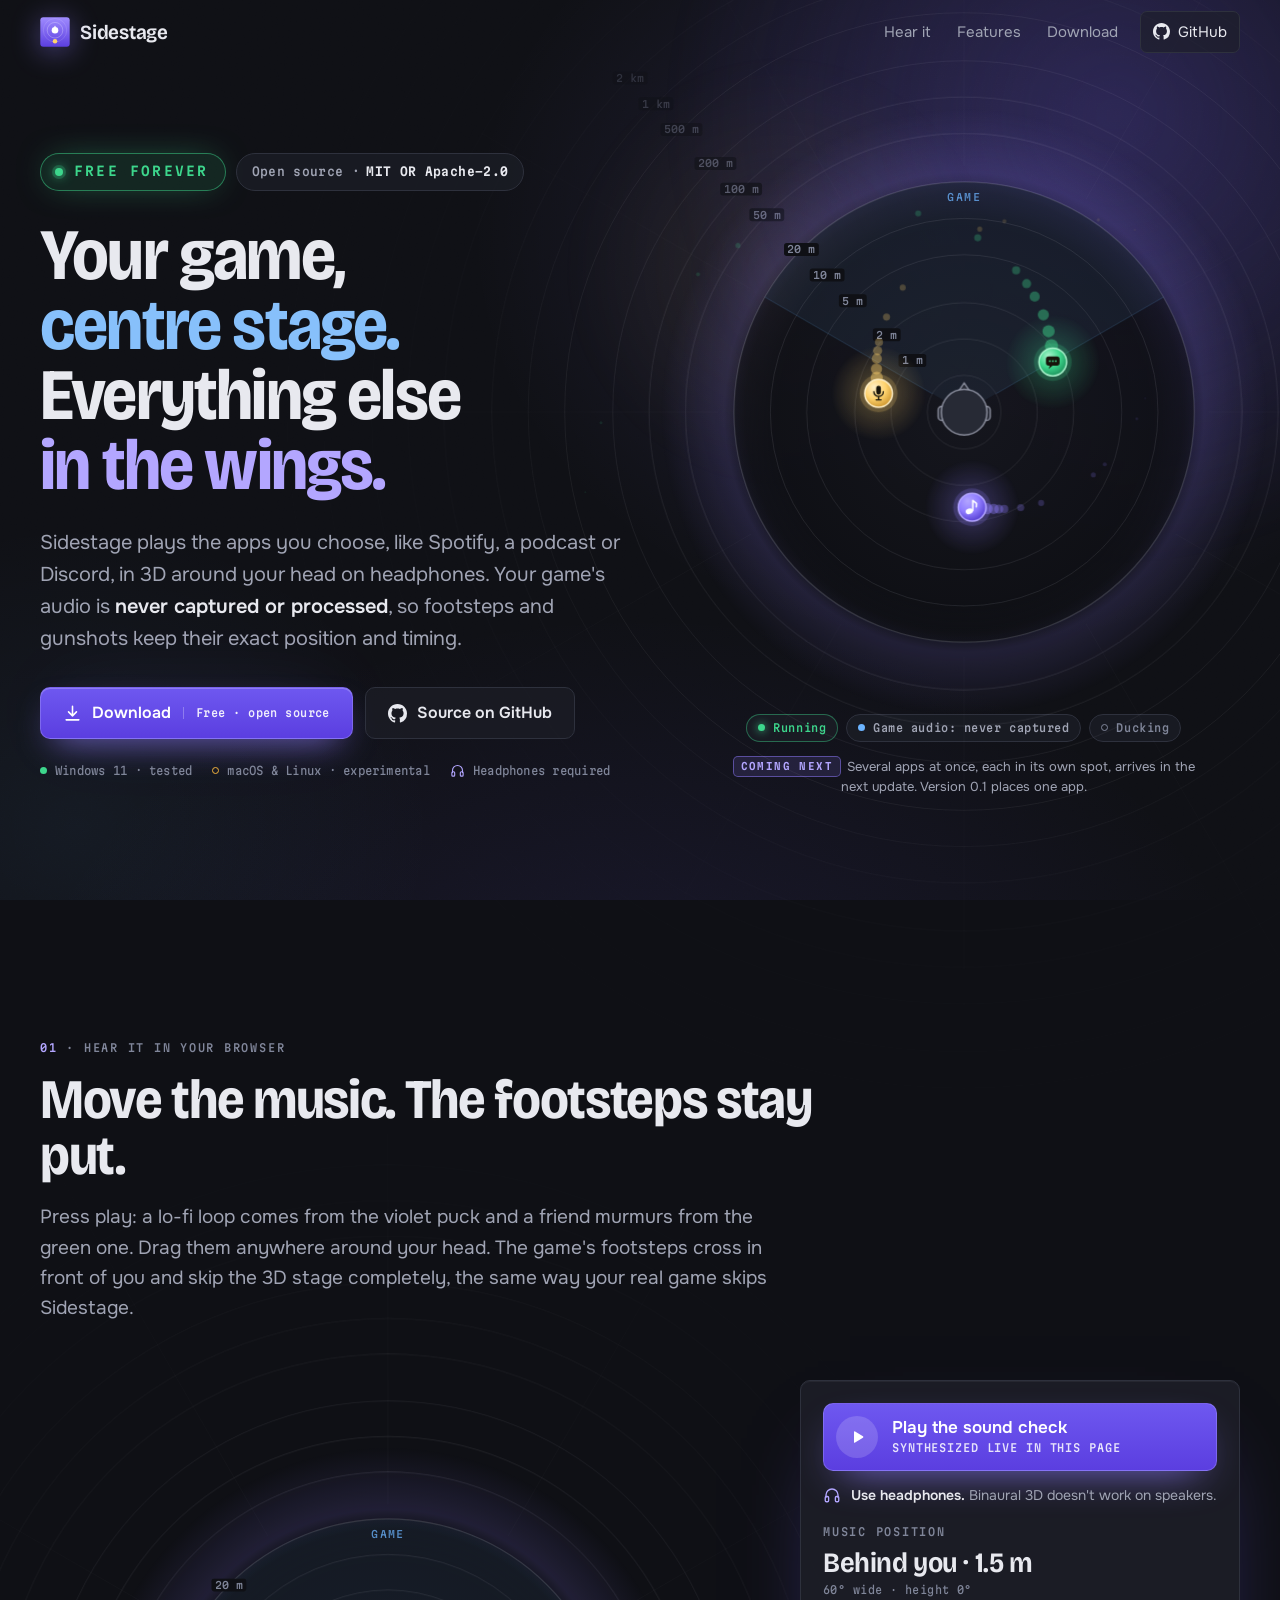
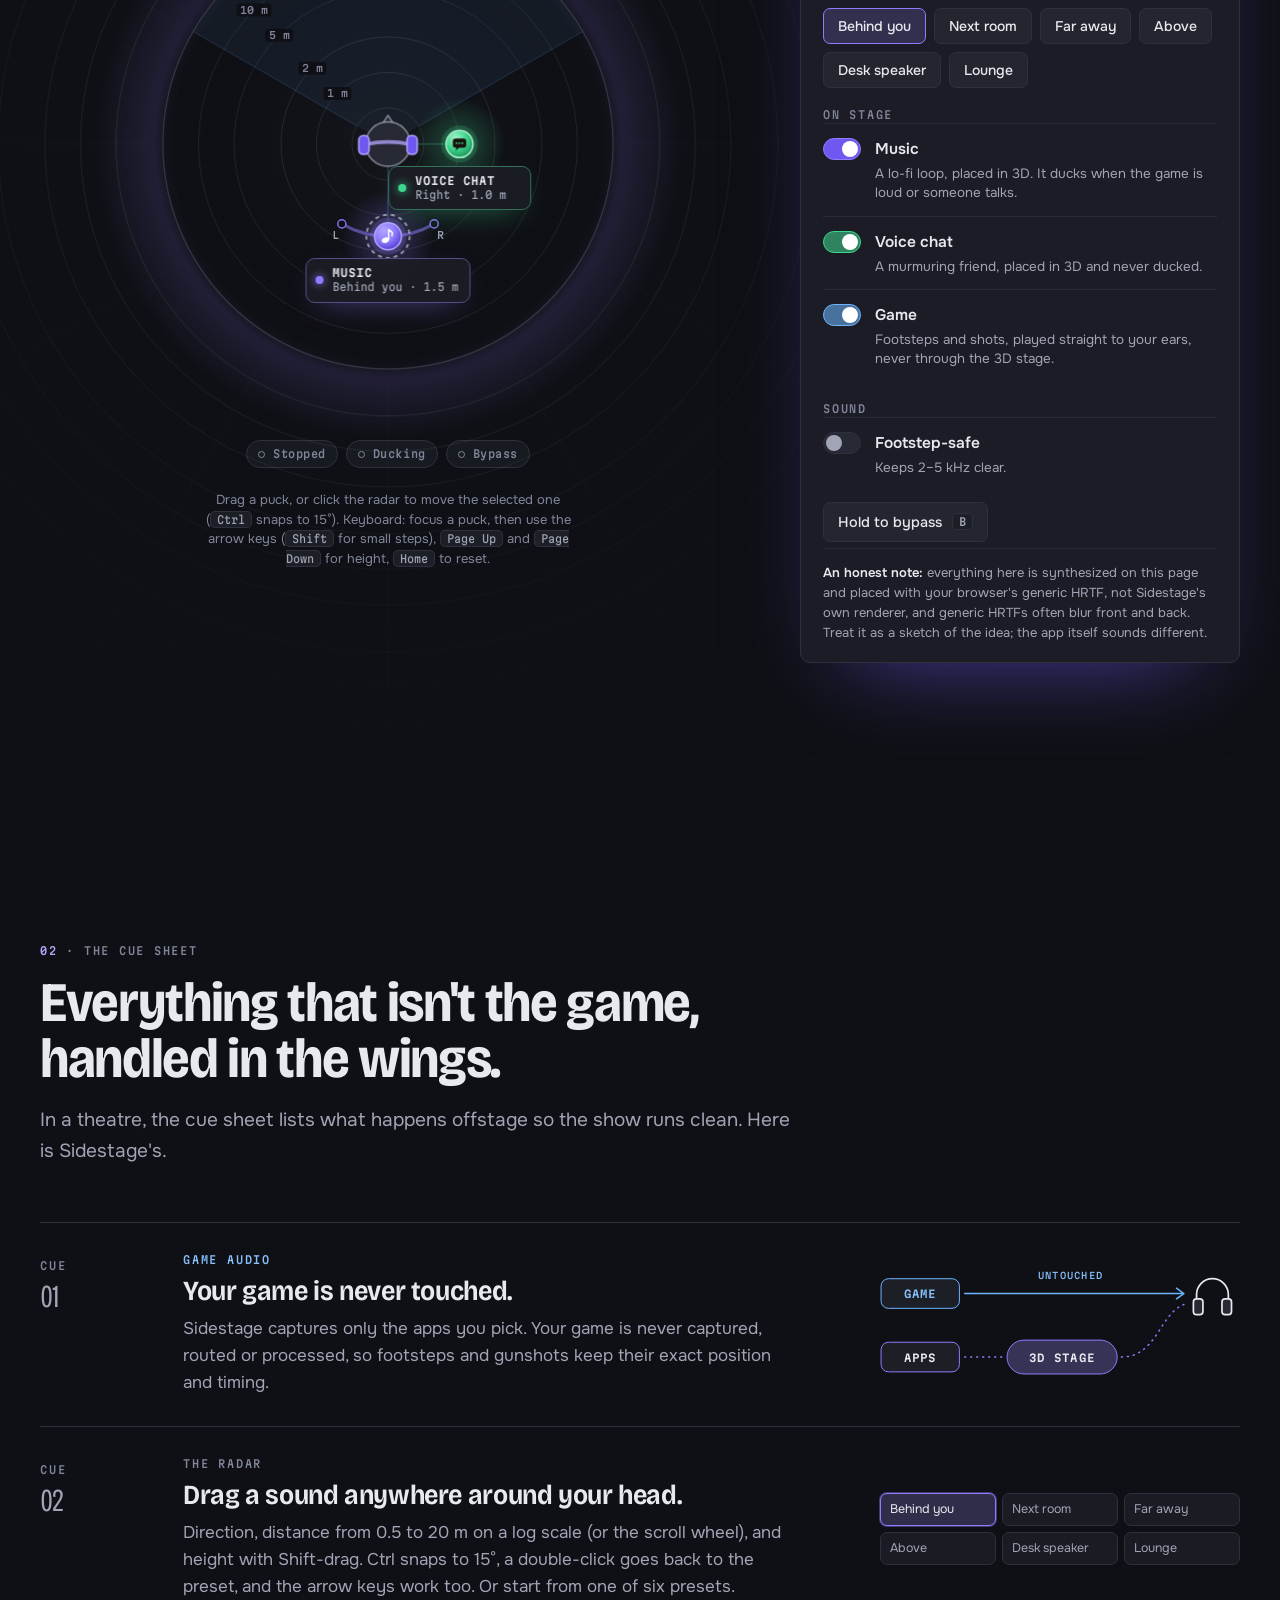
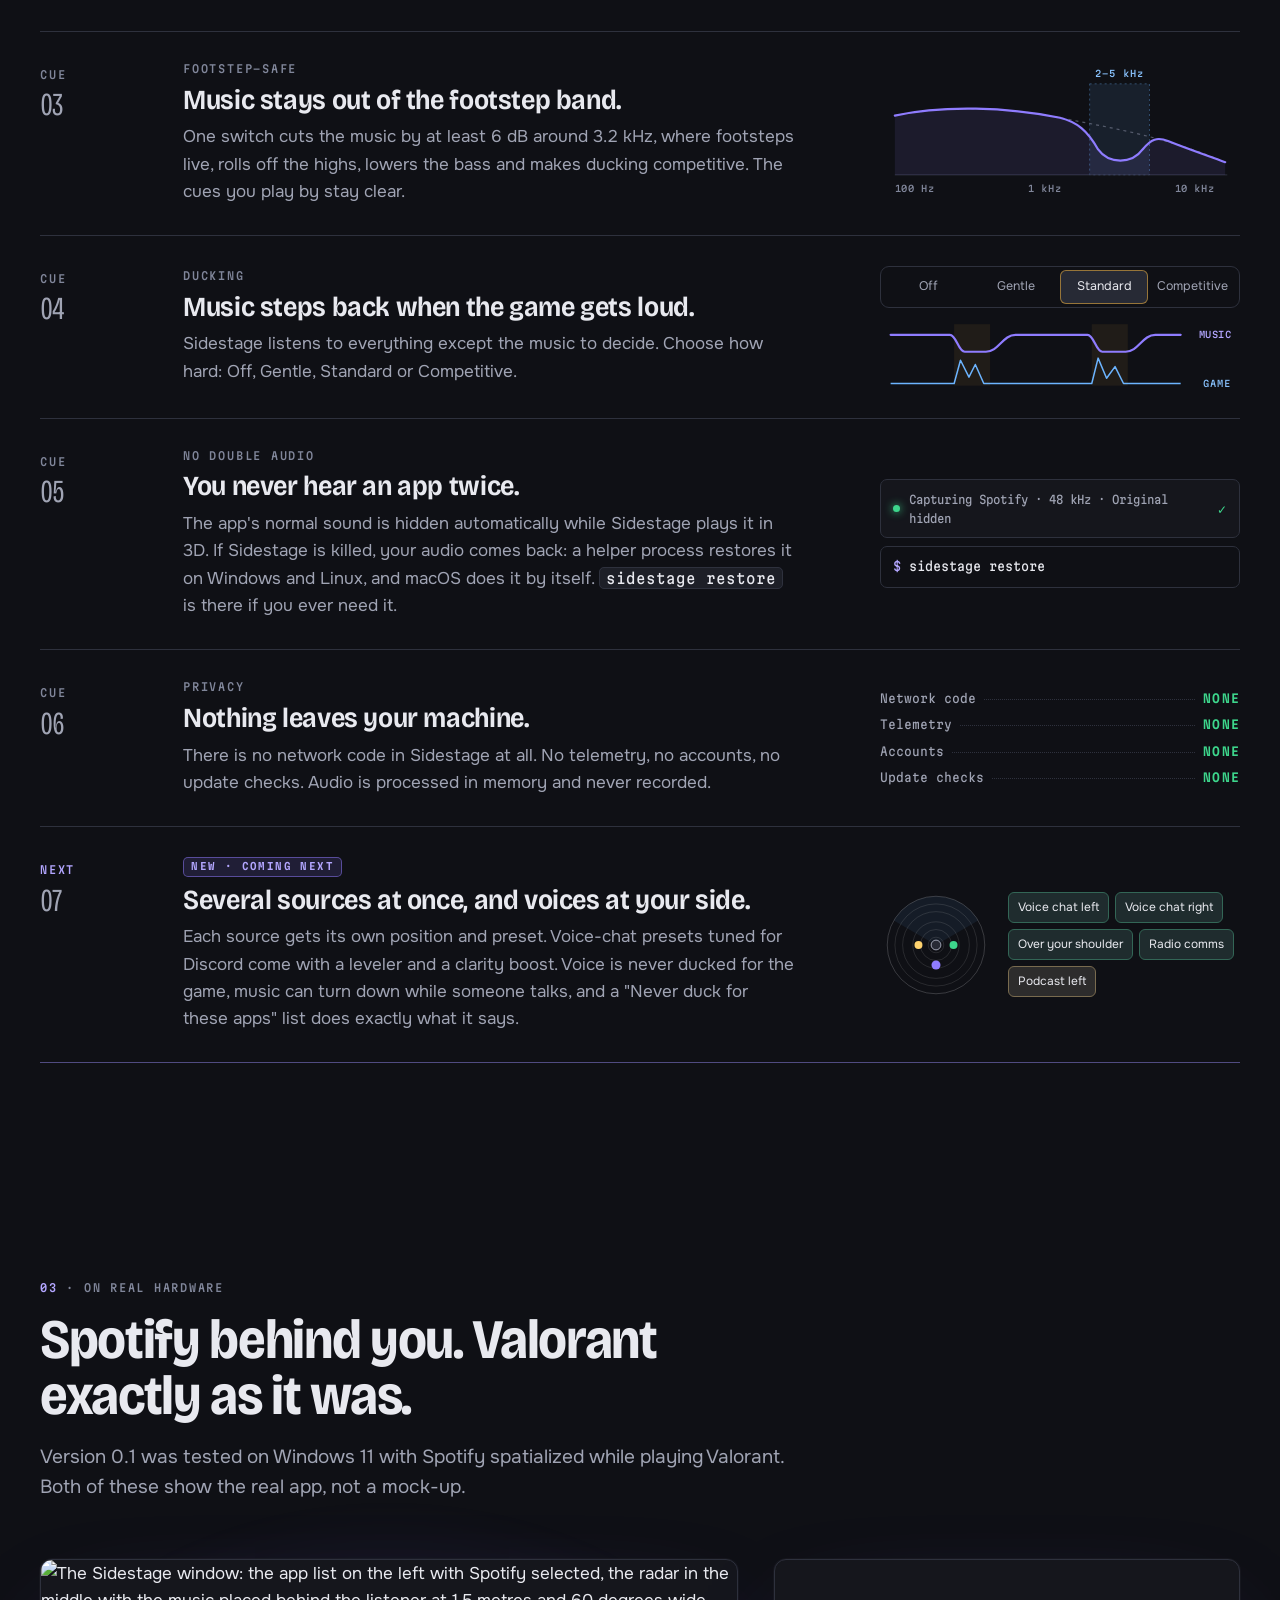
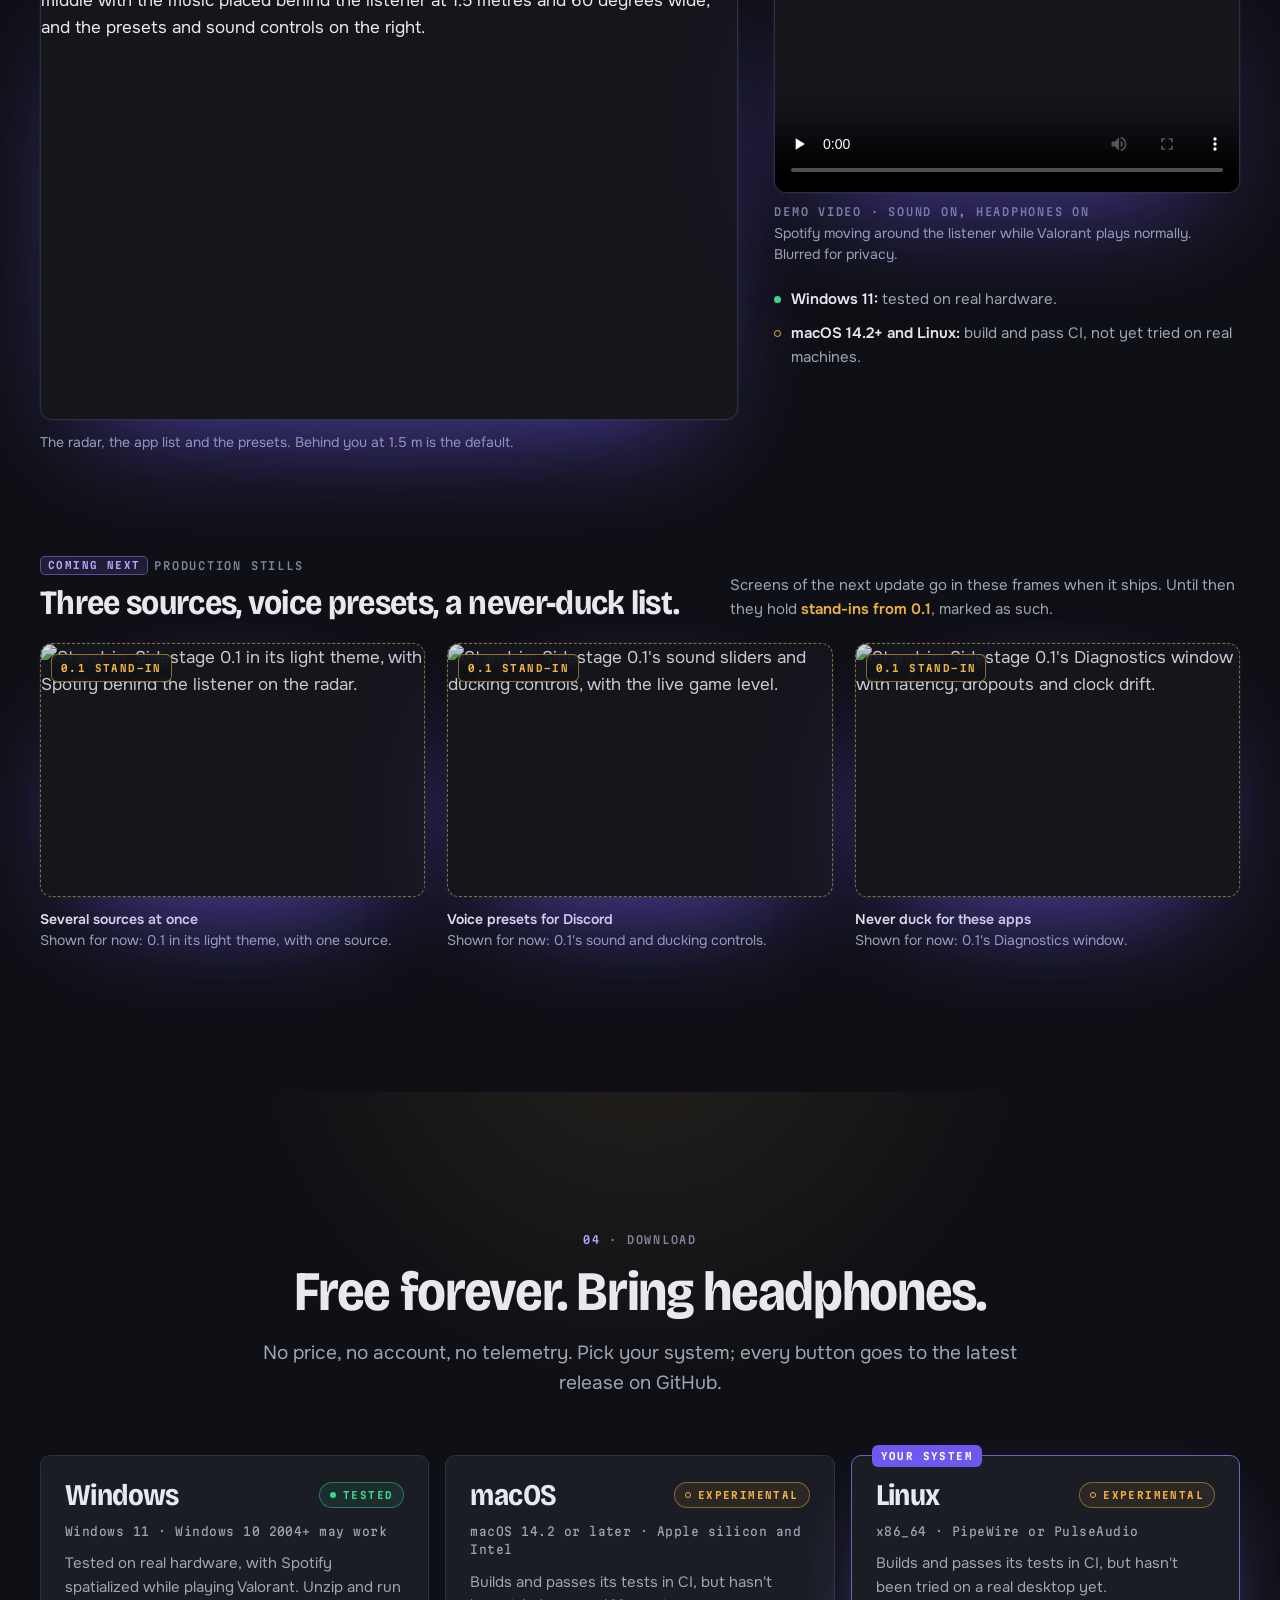
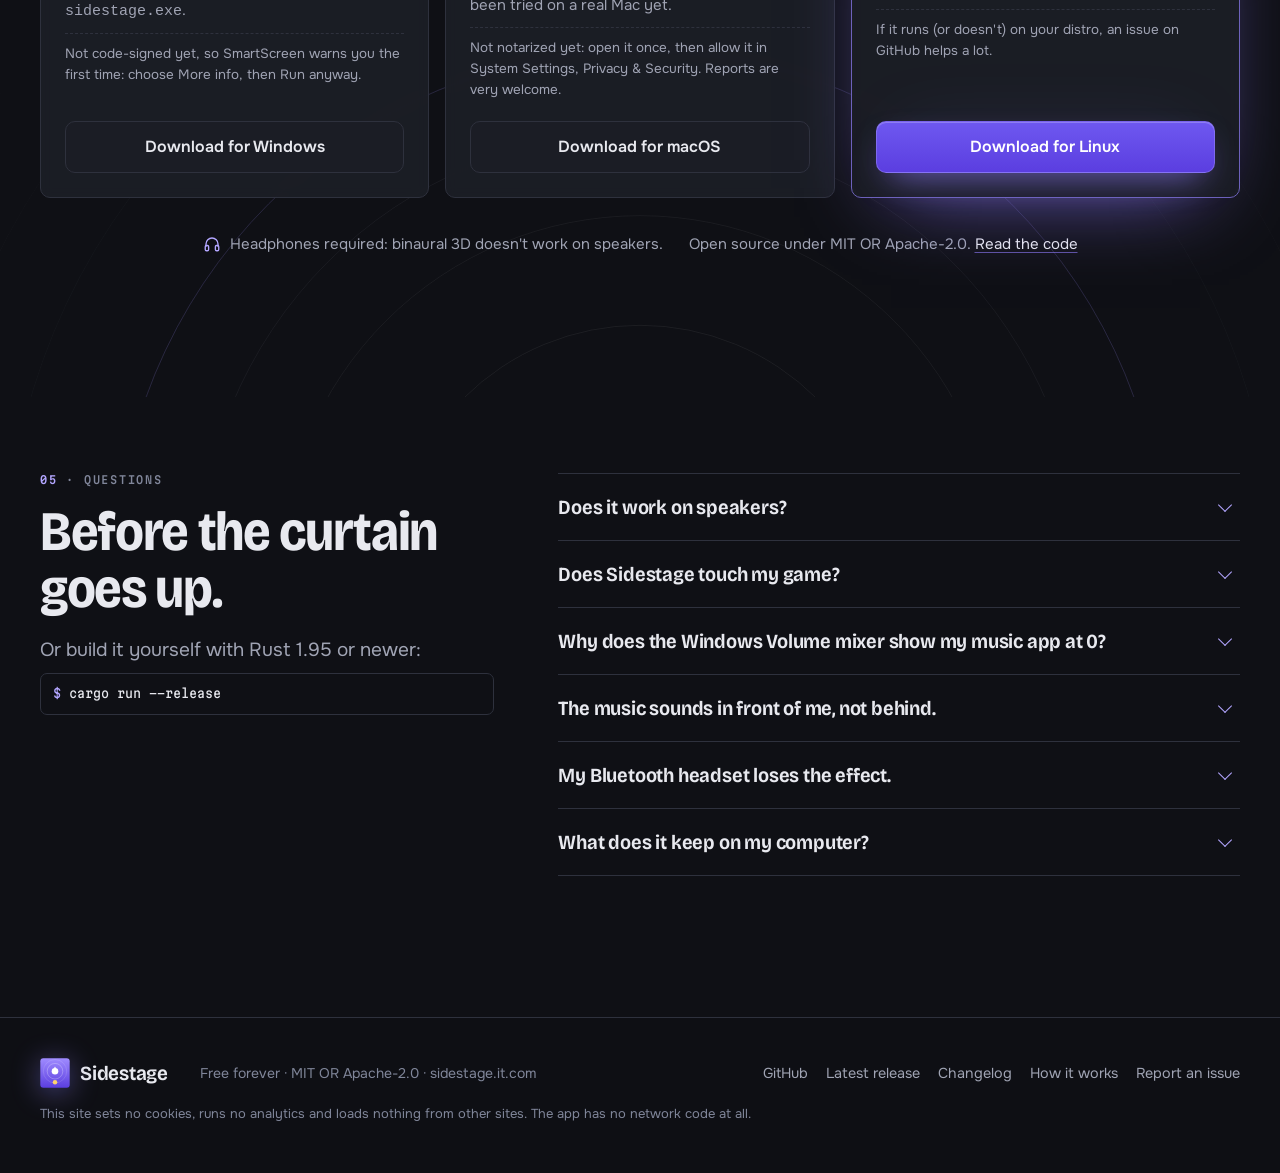
==== commit 6ea94c84: "Rebuild the website on the sound-field design Replaces the theatre look with the bolder sound-field " ====
--- a/website/index.html
+++ b/website/index.html
@@ -1,572 +1,516 @@
 <!doctype html>
 <!-- data-update: "next" while the multi-source update is still being built, "out" once it ships
-     (switches the "next update" badges and wording; see website/README.md). -->
+     (switches the "coming next" tags and wording; see website/README.md). -->
 <html lang="en" data-update="next">
 <head>
 <meta charset="utf-8">
-<meta name="viewport" content="width=device-width, initial-scale=1">
-<title>Sidestage · Centre stage for the game</title>
+<meta name="viewport" content="width=device-width, initial-scale=1, viewport-fit=cover">
+<title>Sidestage · Your game centre stage, everything else in the wings</title>
 <meta name="description" content="Sidestage is a free, open-source app that plays your music, podcasts and voice chat in 3D around your head on headphones, while your game's audio stays exactly as it is.">
+<meta name="color-scheme" content="dark">
 <meta name="theme-color" content="#0F1015">
-<meta name="color-scheme" content="dark">
 <link rel="canonical" href="https://sidestage.it.com/">
 <link rel="icon" href="favicon.svg" type="image/svg+xml">
 <meta property="og:type" content="website">
 <meta property="og:url" content="https://sidestage.it.com/">
-<meta property="og:title" content="Sidestage · Centre stage for the game">
+<meta property="og:title" content="Sidestage · Your game centre stage, everything else in the wings">
 <meta property="og:description" content="Your music moves behind you. Your game audio stays exactly as it is. Free and open source.">
 <meta property="og:image" content="https://sidestage.it.com/media/demo-poster.jpg">
 <meta property="og:image:width" content="1280">
 <meta property="og:image:height" content="800">
 <meta name="twitter:card" content="summary_large_image">
-<link rel="preload" href="fonts/bodoni-moda-latin.woff2" as="font" type="font/woff2" crossorigin>
-<link rel="preload" href="fonts/hanken-grotesk-latin.woff2" as="font" type="font/woff2" crossorigin>
+<link rel="preload" href="fonts/bricolage-grotesque-latin.woff2" as="font" type="font/woff2" crossorigin>
+<link rel="preload" href="fonts/onest-latin.woff2" as="font" type="font/woff2" crossorigin>
 <link rel="stylesheet" href="css/site.css">
-<script>if(!window.matchMedia('(prefers-reduced-motion: reduce)').matches)document.documentElement.classList.add('anim');</script>
+<script>if ('IntersectionObserver' in window) document.documentElement.classList.add('js');</script>
 <script type="module" src="js/site.js"></script>
 </head>
 <body>
 <a class="skip" href="#main">Skip to content</a>
-
-<!-- Sprite: the app icon, glyphs and shared gradients. -->
-<svg width="0" height="0" style="position:absolute" aria-hidden="true" focusable="false">
-  <defs>
-    <linearGradient id="ic-grad" x1="0" y1="0" x2="0" y2="1"><stop offset="0" class="st-icon-top"/><stop offset="1" class="st-icon-bot"/></linearGradient>
-    <clipPath id="ic-clip"><rect x=".64" y=".64" width="62.72" height="62.72" rx="6.4"/></clipPath>
-    <radialGradient id="floorG" cx="50%" cy="50%" r="50%"><stop offset="0" class="st-floor0"/><stop offset="1" class="st-floor1"/></radialGradient>
-    <radialGradient id="poolG" cx="50%" cy="50%" r="50%"><stop offset="0" class="st-pool0"/><stop offset=".55" class="st-pool1"/><stop offset="1" class="st-pool2"/></radialGradient>
-    <radialGradient id="glow-music" cx="50%" cy="50%" r="50%"><stop offset="0" class="g-music g0"/><stop offset=".5" class="g-music g1"/><stop offset="1" class="g-music g2"/></radialGradient>
-    <radialGradient id="glow-podcast" cx="50%" cy="50%" r="50%"><stop offset="0" class="g-podcast g0"/><stop offset=".5" class="g-podcast g1"/><stop offset="1" class="g-podcast g2"/></radialGradient>
-    <radialGradient id="glow-voice" cx="50%" cy="50%" r="50%"><stop offset="0" class="g-voice g0"/><stop offset=".5" class="g-voice g1"/><stop offset="1" class="g-voice g2"/></radialGradient>
-  </defs>
-  <!-- The app icon (crates/sidestage/src/ui/theme.rs): violet tile, faint rings, white head with nose, warm stage-light puck behind. -->
-  <symbol id="icon" viewBox="0 0 64 64">
-    <rect x=".64" y=".64" width="62.72" height="62.72" rx="6.4" fill="url(#ic-grad)"/>
-    <g clip-path="url(#ic-clip)">
-      <circle class="ic-ring" cx="32" cy="28.16" r="16.64"/>
-      <circle class="ic-ring r2" cx="32" cy="28.16" r="24.96"/>
-    </g>
-    <path class="ic-white" d="M29.3 22.4 32 17.4 34.7 22.4Z"/>
-    <circle class="ic-white" cx="32" cy="28.16" r="7.04"/>
-    <circle class="ic-puck" cx="32" cy="51.84" r="4.8"/>
-  </symbol>
-  <symbol id="gh" viewBox="0 0 16 16"><path fill="currentColor" d="M8 0C3.58 0 0 3.58 0 8c0 3.54 2.29 6.53 5.47 7.59.4.07.55-.17.55-.38 0-.19-.01-.82-.01-1.49-2.01.37-2.53-.49-2.69-.94-.09-.23-.48-.94-.82-1.13-.28-.15-.68-.52-.01-.53.63-.01 1.08.58 1.23.82.72 1.21 1.87.87 2.33.66.07-.52.28-.87.51-1.07-1.78-.2-3.64-.89-3.64-3.95 0-.87.31-1.59.82-2.15-.08-.2-.36-1.02.08-2.12 0 0 .67-.21 2.2.82.64-.18 1.32-.27 2-.27.68 0 1.36.09 2 .27 1.53-1.04 2.2-.82 2.2-.82.44 1.1.16 1.92.08 2.12.51.56.82 1.27.82 2.15 0 3.07-1.87 3.75-3.65 3.95.29.25.54.73.54 1.48 0 1.07-.01 1.93-.01 2.2 0 .21.15.46.55.38A8.013 8.013 0 0016 8c0-4.42-3.58-8-8-8z"/></symbol>
-  <symbol id="dl" viewBox="0 0 20 20"><path d="M10 3v10m0 0-4.5-4.5M10 13l4.5-4.5M4 16.5h12" fill="none" stroke="currentColor" stroke-width="1.8" stroke-linecap="round" stroke-linejoin="round"/></symbol>
-  <symbol id="hp" viewBox="0 0 24 24"><path d="M4 14.5V12a8 8 0 0 1 16 0v2.5" fill="none" stroke="currentColor" stroke-width="1.7" stroke-linecap="round"/><rect x="3" y="13.5" width="4.6" height="7.2" rx="1.7" fill="currentColor"/><rect x="16.4" y="13.5" width="4.6" height="7.2" rx="1.7" fill="currentColor"/></symbol>
-  <symbol id="play" viewBox="0 0 20 20"><path d="M6 3.8v12.4a.8.8 0 0 0 1.2.7l10-6.2a.8.8 0 0 0 0-1.4l-10-6.2a.8.8 0 0 0-1.2.7z" fill="currentColor"/></symbol>
-  <symbol id="stop" viewBox="0 0 20 20"><rect x="4.5" y="4.5" width="11" height="11" rx="2" fill="currentColor"/></symbol>
-</svg>
-
-<!-- Slim bar that slides in once the hero is out of view. -->
-<div class="bar" id="bar" inert>
-  <div class="wrap bar-in">
-    <a class="brand" href="#top" aria-label="Sidestage, back to top"><svg viewBox="0 0 64 64" aria-hidden="true" focusable="false"><use href="#icon"/></svg><span>Sidestage</span></a>
-    <nav class="bar-links" aria-label="Sections">
-      <a href="#cast">The cast</a>
-      <a href="#soundcheck-act">Sound check</a>
-      <a href="#programme">Programme</a>
-      <a href="#box-office">Box office</a>
+<div class="atmos" aria-hidden="true"></div>
+<div class="grain" aria-hidden="true"></div>
+
+<header class="nav" id="nav">
+  <div class="nav-inner">
+    <a class="brand" href="#top" aria-label="Sidestage, back to top">
+      <svg viewBox="-1 -1 2 2" aria-hidden="true" focusable="false">
+        <defs>
+          <linearGradient id="ig-nav" x1="0" y1="-1" x2="0" y2="1" gradientUnits="userSpaceOnUse"><stop offset="0" style="stop-color:var(--icon-top)"/><stop offset="1" style="stop-color:var(--icon-bottom)"/></linearGradient>
+        </defs>
+        <rect x="-.98" y="-.98" width="1.96" height="1.96" rx=".2" fill="url(#ig-nav)"/>
+        <g fill="none" style="stroke:var(--on-accent)"><circle cy="-.12" r=".52" stroke-width=".05" stroke-opacity=".35"/><circle cy="-.12" r=".78" stroke-width=".04" stroke-opacity=".21"/></g>
+        <circle cy=".62" r=".15" style="fill:var(--light)"/>
+        <path d="M-.08-.3L0-.44L.08-.3Z" style="fill:var(--on-accent)"/>
+        <circle cy="-.12" r=".22" style="fill:var(--on-accent)"/>
+      </svg>
+      <span>Sidestage</span>
+    </a>
+    <nav class="nav-links" aria-label="Main">
+      <a class="nl" href="#hear">Hear it</a>
+      <a class="nl" href="#features">Features</a>
+      <a class="nl" href="#download">Download</a>
+      <a class="nav-gh" href="https://github.com/pixityy/Sidestage">
+        <svg viewBox="0 0 16 16" aria-hidden="true" focusable="false"><path fill="currentColor" d="M8 0C3.58 0 0 3.58 0 8c0 3.54 2.29 6.53 5.47 7.59.4.07.55-.17.55-.38 0-.19-.01-.82-.01-1.49-2.01.37-2.53-.49-2.69-.94-.09-.23-.48-.94-.82-1.13-.28-.15-.68-.52-.01-.53.63-.01 1.08.58 1.23.82.72 1.21 1.87.87 2.33.66.07-.52.28-.87.51-1.07-1.78-.2-3.64-.89-3.64-3.95 0-.87.31-1.59.82-2.15-.08-.2-.36-1.02.08-2.12 0 0 .67-.21 2.2.82.64-.18 1.32-.27 2-.27.68 0 1.36.09 2 .27 1.53-1.04 2.2-.82 2.2-.82.44 1.1.16 1.92.08 2.12.51.56.82 1.27.82 2.15 0 3.07-1.87 3.75-3.65 3.95.29.25.54.73.54 1.48 0 1.07-.01 1.93-.01 2.2 0 .21.15.46.55.38A8.013 8.013 0 0016 8c0-4.42-3.58-8-8-8z"/></svg>
+        <span>GitHub</span>
+      </a>
+      <a class="nl-dl" href="#download">Download</a>
     </nav>
-    <div class="nav-r">
-      <a class="pill gh" href="https://github.com/pixityy/Sidestage"><svg aria-hidden="true"><use href="#gh"/></svg><span>GitHub</span></a>
-      <a class="pill dl" href="https://github.com/pixityy/Sidestage/releases/latest"><svg aria-hidden="true"><use href="#dl"/></svg>Download</a>
-    </div>
-  </div>
-</div>
-
-<header class="hero" id="top">
-  <div class="house" aria-hidden="true"></div>
+  </div>
+</header>
+
+<div class="page">
+<main id="main">
+
+<!-- ================================================================== HERO -->
+<section class="hero" id="top" aria-labelledby="hero-title">
+  <div class="hero-glow hg-a" data-speed=".1" aria-hidden="true"></div>
+  <div class="hero-glow hg-b" data-speed=".32" aria-hidden="true"></div>
+  <div class="hero-grid">
+    <div class="hero-copy">
+      <div class="badges rise" style="--d:0ms">
+        <span class="badge-free"><i aria-hidden="true"></i>Free forever</span>
+        <span class="badge-oss">Open source · <b>MIT OR Apache-2.0</b></span>
+      </div>
+      <h1 class="display" id="hero-title">
+        <span class="line"><span class="w" style="--i:0">Your</span> <span class="w" style="--i:1">game,</span></span>
+        <span class="line l-game"><span class="w" style="--i:2">centre</span> <span class="w" style="--i:3">stage.</span></span>
+        <span class="line"><span class="w" style="--i:4">Everything</span> <span class="w" style="--i:5">else</span></span>
+        <span class="line l-wings"><span class="w" style="--i:6">in</span> <span class="w" style="--i:7">the</span> <span class="w wings" style="--i:8">wings.</span></span>
+      </h1>
+      <p class="lede rise" style="--d:640ms">Sidestage plays the apps you choose, like Spotify, a podcast or Discord, in 3D around your head on headphones. Your game's audio is <strong>never captured or processed</strong>, so footsteps and gunshots keep their exact position and timing.</p>
+      <div class="cta rise" style="--d:780ms">
+        <a class="btn btn-primary" href="https://github.com/pixityy/Sidestage/releases/latest">
+          <svg viewBox="0 0 24 24" fill="none" stroke="currentColor" stroke-width="2" stroke-linecap="round" stroke-linejoin="round" aria-hidden="true"><path d="M12 3v12M7 10l5 5 5-5M4 20h16"/></svg>
+          <span>Download</span><span class="btn-sub">Free · open source</span>
+        </a>
+        <a class="btn btn-ghost" href="https://github.com/pixityy/Sidestage">
+          <svg viewBox="0 0 16 16" aria-hidden="true"><path fill="currentColor" d="M8 0C3.58 0 0 3.58 0 8c0 3.54 2.29 6.53 5.47 7.59.4.07.55-.17.55-.38 0-.19-.01-.82-.01-1.49-2.01.37-2.53-.49-2.69-.94-.09-.23-.48-.94-.82-1.13-.28-.15-.68-.52-.01-.53.63-.01 1.08.58 1.23.82.72 1.21 1.87.87 2.33.66.07-.52.28-.87.51-1.07-1.78-.2-3.64-.89-3.64-3.95 0-.87.31-1.59.82-2.15-.08-.2-.36-1.02.08-2.12 0 0 .67-.21 2.2.82.64-.18 1.32-.27 2-.27.68 0 1.36.09 2 .27 1.53-1.04 2.2-.82 2.2-.82.44 1.1.16 1.92.08 2.12.51.56.82 1.27.82 2.15 0 3.07-1.87 3.75-3.65 3.95.29.25.54.73.54 1.48 0 1.07-.01 1.93-.01 2.2 0 .21.15.46.55.38A8.013 8.013 0 0016 8c0-4.42-3.58-8-8-8z"/></svg>
+          <span>Source on GitHub</span>
+        </a>
+      </div>
+      <p class="hero-meta rise" style="--d:920ms">
+        <span><i class="m-ok" aria-hidden="true"></i>Windows 11 · tested</span>
+        <span><i class="m-exp" aria-hidden="true"></i>macOS &amp; Linux · experimental</span>
+        <span><svg viewBox="0 0 24 24" fill="none" stroke="currentColor" stroke-width="1.8" stroke-linecap="round" aria-hidden="true"><path d="M4 15v-3a8 8 0 0116 0v3"/><rect x="3" y="14" width="4.5" height="7" rx="1.6"/><rect x="16.5" y="14" width="4.5" height="7" rx="1.6"/></svg>Headphones required</span>
+      </p>
+    </div>
+
+    <div class="hero-visual">
+      <div class="radar-wrap" id="hero-wrap">
+        <svg class="field" id="hero-field" data-speed=".22" aria-hidden="true" focusable="false"></svg>
+        <svg class="radar" id="hero-radar" role="img" aria-labelledby="hero-radar-t" focusable="false"><title id="hero-radar-t">The Sidestage radar seen from above: Spotify sits behind your head at 1.5 metres, a podcast on your left, Discord on your right, and the shaded game area in front stays untouched.</title></svg>
+        <div class="chip" data-src="music" style="--c:var(--accent)" aria-hidden="true"><i></i><span><b>Spotify</b><em>Behind you · 1.5 m · 60° wide</em></span></div>
+        <div class="chip" data-src="pod" style="--c:var(--light)" aria-hidden="true"><i></i><span><b>Podcast</b><em>Podcast left</em></span></div>
+        <div class="chip" data-src="voice" style="--c:var(--ok)" aria-hidden="true"><i></i><span><b>Discord</b><em>Voice chat right</em></span></div>
+        <noscript><img src="media/screenshot-main.png" width="1500" height="990" alt="The Sidestage app with its radar, Spotify placed behind the listener."></noscript>
+      </div>
+      <div class="stagebar">
+        <span class="sb sb-run"><i aria-hidden="true"></i>Running</span>
+        <span class="sb sb-game"><i aria-hidden="true"></i>Game audio: never captured</span>
+        <span class="sb sb-duck" id="sb-duck"><i aria-hidden="true"></i>Ducking</span>
+      </div>
+      <p class="stage-note if-next"><span class="tag-new">Coming next</span>Several apps at once, each in its own spot, arrives in the next update. Version 0.1 places one app.</p>
+    </div>
+  </div>
+</section>
+
+<!-- ================================================================== HEAR IT -->
+<section class="sec demo" id="hear" aria-labelledby="hear-title">
   <div class="wrap">
-    <nav class="nav" aria-label="Main">
-      <a class="brand" href="#top" aria-label="Sidestage, back to top">
-        <svg viewBox="0 0 64 64" aria-hidden="true" focusable="false"><use href="#icon"/></svg>
-        <span>Sidestage</span>
-      </a>
-      <div class="nav-r">
-        <a class="pill dl" href="https://github.com/pixityy/Sidestage/releases/latest"><svg aria-hidden="true"><use href="#dl"/></svg>Download</a>
-        <a class="pill" href="https://github.com/pixityy/Sidestage"><svg aria-hidden="true"><use href="#gh"/></svg>GitHub</a>
-      </div>
-    </nav>
-
-    <div class="hero-grid">
-      <div class="hero-head">
-        <p class="eyebrow rv" style="--d:150ms"><span class="eb-act">Act I</span><span class="rule" aria-hidden="true"></span><span>3D audio for everything but your game</span></p>
-        <h1 class="rv" style="--d:280ms"><span class="ln lit">Centre stage</span><span class="ln">for the game.</span></h1>
-        <p class="deck rv" style="--d:520ms">Your music, a podcast, your Discord: they wait <b>in the wings</b>, behind you and at your sides.</p>
-      </div>
-
-      <figure class="stage" aria-labelledby="stage-cap">
-        <div class="radar-box">
-          <div class="beam" aria-hidden="true"><div class="cone"></div><div class="cone core"></div></div>
-          <div class="motes" aria-hidden="true"></div>
-          <div id="hero-radar"></div>
-          <noscript><img src="media/screenshot-main.png" width="1500" height="990" alt="The Sidestage window with the radar: Spotify placed behind the listener's head, the game wedge in front."></noscript>
-          <p class="cue" aria-hidden="true"><i></i><span id="cue-text">The game is live · untouched</span></p>
-        </div>
-        <figcaption id="stage-cap">Fig. 1 · The stage plan, seen from above. <span class="k-blue">Blue</span>: your game, never touched. <span class="k-violet">Colours</span>: the apps Sidestage moves. <span class="if-next">Several sources at once arrives in the next update; 0.1 stages one app at a time.</span><span class="if-out">Several sources at once, each with its own place and preset.</span></figcaption>
+    <div class="sec-head">
+      <p class="label"><span class="n">01</span> · Hear it in your browser</p>
+      <h2 class="kin" id="hear-title">Move the music. The footsteps stay put.</h2>
+      <p class="reveal">Press play: a lo-fi loop comes from the violet puck and a friend murmurs from the green one. Drag them anywhere around your head. The game's footsteps cross in front of you and skip the 3D stage completely, the same way your real game skips Sidestage.</p>
+    </div>
+
+    <div class="demo-grid" id="soundcheck">
+      <div class="demo-visual reveal">
+        <div class="radar-wrap" id="demo-wrap">
+          <svg class="field" id="demo-field" aria-hidden="true" focusable="false"></svg>
+          <svg class="radar" id="demo-radar" focusable="false" aria-labelledby="demo-radar-t"><title id="demo-radar-t">Interactive radar: a listener wearing headphones in the centre, with the music and a voice around them.</title></svg>
+          <div class="chip on" data-demo="music" style="--c:var(--accent)" aria-hidden="true"><i></i><span><b>Music</b><em>Behind you · 1.5 m</em></span></div>
+          <div class="chip on" data-demo="voice" style="--c:var(--ok)" aria-hidden="true"><i></i><span><b>Voice chat</b><em>Right · 1.0 m</em></span></div>
+        </div>
+        <div class="stagebar" aria-live="polite">
+          <span class="sb sb-state" id="d-run"><i aria-hidden="true"></i>Stopped</span>
+          <span class="sb sb-duck" id="d-duck"><i aria-hidden="true"></i>Ducking</span>
+          <span class="sb sb-bypass" id="d-bypass"><i aria-hidden="true"></i>Bypass</span>
+        </div>
+        <p class="hint">Drag a puck, or click the radar to move the selected one (<kbd>Ctrl</kbd> snaps to 15°). Keyboard: focus a puck, then use the arrow keys (<kbd>Shift</kbd> for small steps), <kbd>Page Up</kbd> and <kbd>Page Down</kbd> for height, <kbd>Home</kbd> to reset.</p>
+      </div>
+
+      <div class="panel reveal" style="--d:.12s">
+        <button class="play" id="play" type="button" aria-pressed="false">
+          <span class="play-ic" aria-hidden="true">
+            <svg class="i-play" viewBox="0 0 24 24"><path fill="currentColor" d="M8 5.5v13a1 1 0 001.5.86l10.4-6.5a1 1 0 000-1.72L9.5 4.64A1 1 0 008 5.5z"/></svg>
+            <svg class="i-pause" viewBox="0 0 24 24"><rect fill="currentColor" x="6" y="5" width="4.2" height="14" rx="1.2"/><rect fill="currentColor" x="13.8" y="5" width="4.2" height="14" rx="1.2"/></svg>
+          </span>
+          <span><span id="play-label">Play the sound check</span><small id="play-sub">Synthesized live in this page</small></span>
+        </button>
+        <p class="hp-note"><svg viewBox="0 0 24 24" fill="none" stroke="currentColor" stroke-width="1.8" stroke-linecap="round" aria-hidden="true"><path d="M4 15v-3a8 8 0 0116 0v3"/><rect x="3" y="14" width="4.5" height="7" rx="1.6"/><rect x="16.5" y="14" width="4.5" height="7" rx="1.6"/></svg><span><b>Use headphones.</b> Binaural 3D doesn't work on speakers.</span></p>
+        <p class="unsupported" id="unsupported" hidden>This browser can't play Web Audio, so the sound check stays silent here. The radar still moves.</p>
+
+        <div class="p-sec">
+          <p class="label" id="ro-who">Music position</p>
+          <p class="readout" id="ro-pos">Behind you · 1.5 m</p>
+          <p class="readout-sub" id="ro-sub">60° wide · height 0°</p>
+          <div class="pchips" role="group" aria-label="Music presets">
+            <button class="pchip" type="button" data-preset="behind" aria-pressed="true">Behind you</button>
+            <button class="pchip" type="button" data-preset="next" aria-pressed="false">Next room</button>
+            <button class="pchip" type="button" data-preset="far" aria-pressed="false">Far away</button>
+            <button class="pchip" type="button" data-preset="above" aria-pressed="false">Above</button>
+            <button class="pchip" type="button" data-preset="desk" aria-pressed="false">Desk speaker</button>
+            <button class="pchip" type="button" data-preset="lounge" aria-pressed="false">Lounge</button>
+          </div>
+        </div>
+
+        <div class="p-sec">
+          <p class="label">On stage</p>
+          <button class="tg" type="button" role="switch" aria-checked="true" data-layer="music">
+            <span class="tg-knob" aria-hidden="true"></span>
+            <span><b>Music</b><small>A lo-fi loop, placed in 3D. It ducks when the game is loud or someone talks.</small></span>
+          </button>
+          <button class="tg tg-voice" type="button" role="switch" aria-checked="true" data-layer="voice">
+            <span class="tg-knob" aria-hidden="true"></span>
+            <span><b>Voice chat</b><small>A murmuring friend, placed in 3D and never ducked.</small></span>
+          </button>
+          <button class="tg tg-game" type="button" role="switch" aria-checked="true" data-layer="game">
+            <span class="tg-knob" aria-hidden="true"></span>
+            <span><b>Game</b><small>Footsteps and shots, played straight to your ears, never through the 3D stage.</small></span>
+          </button>
+        </div>
+        <div class="p-sec">
+          <p class="label">Sound</p>
+          <div class="sound-row">
+            <button class="tg" id="tg-safe" type="button" role="switch" aria-checked="false">
+              <span class="tg-knob" aria-hidden="true"></span>
+              <span><b>Footstep-safe</b><small>Keeps 2–5 kHz clear.</small></span>
+            </button>
+            <button class="hold" id="bypass" type="button" aria-pressed="false">Hold to bypass <kbd>B</kbd></button>
+          </div>
+        </div>
+        <p class="honest"><b>An honest note:</b> everything here is synthesized on this page and placed with your browser's generic HRTF, not Sidestage's own renderer, and generic HRTFs often blur front and back. Treat it as a sketch of the idea; the app itself sounds different.</p>
+      </div>
+    </div>
+  </div>
+</section>
+
+<!-- ================================================================== FEATURES -->
+<section class="sec" id="features" aria-labelledby="features-title">
+  <div class="wrap">
+    <div class="sec-head">
+      <p class="label"><span class="n">02</span> · The cue sheet</p>
+      <h2 class="kin" id="features-title">Everything that isn't the game, handled in the wings.</h2>
+      <p class="reveal">In a theatre, the cue sheet lists what happens offstage so the show runs clean. Here is Sidestage's.</p>
+    </div>
+
+    <div class="cues">
+      <article class="cue reveal">
+        <p class="cue-n">Cue<b>01</b></p>
+        <div class="cue-body">
+          <p class="label label-info">Game audio</p>
+          <h3>Your game is never touched.</h3>
+          <p>Sidestage captures only the apps you pick. Your game is never captured, routed or processed, so footsteps and gunshots keep their exact position and timing.</p>
+        </div>
+        <div class="cue-vis" aria-hidden="true">
+          <svg class="vis-svg" viewBox="0 0 340 112">
+            <rect x="1" y="12" width="74" height="28" rx="7" class="fl-chip fl-game"/>
+            <text x="38" y="26" class="fl-t fl-tg" text-anchor="middle" dominant-baseline="central">GAME</text>
+            <path d="M80 26H286" class="fl-line fl-lg"/>
+            <path d="M280 21l7 5-7 5" class="fl-line fl-lg"/>
+            <text x="180" y="12" class="fl-t fl-small" text-anchor="middle">UNTOUCHED</text>
+            <rect x="1" y="72" width="74" height="28" rx="7" class="fl-chip fl-app"/>
+            <text x="38" y="86" class="fl-t" text-anchor="middle" dominant-baseline="central">APPS</text>
+            <path d="M80 86H118" class="fl-line fl-la"/>
+            <rect x="120" y="70" width="104" height="32" rx="16" class="fl-stage"/>
+            <text x="172" y="86" class="fl-t" text-anchor="middle" dominant-baseline="central">3D STAGE</text>
+            <path d="M228 86C262 86 264 44 288 36" class="fl-line fl-la"/>
+            <g class="fl-hp" transform="translate(296 10)"><path d="M3 24v-7a15 15 0 0130 0v7"/><rect x="0" y="21" width="9" height="15" rx="3"/><rect x="27" y="21" width="9" height="15" rx="3"/></g>
+          </svg>
+        </div>
+      </article>
+
+      <article class="cue reveal">
+        <p class="cue-n">Cue<b>02</b></p>
+        <div class="cue-body">
+          <p class="label">The radar</p>
+          <h3>Drag a sound anywhere around your head.</h3>
+          <p>Direction, distance from 0.5 to 20 m on a log scale (or the scroll wheel), and height with Shift-drag. Ctrl snaps to 15°, a double-click goes back to the preset, and the arrow keys work too. Or start from one of six presets.</p>
+        </div>
+        <div class="cue-vis" aria-hidden="true">
+          <div class="presets"><span class="on">Behind you</span><span>Next room</span><span>Far away</span><span>Above</span><span>Desk speaker</span><span>Lounge</span></div>
+        </div>
+      </article>
+
+      <article class="cue reveal">
+        <p class="cue-n">Cue<b>03</b></p>
+        <div class="cue-body">
+          <p class="label">Footstep-safe</p>
+          <h3>Music stays out of the footstep band.</h3>
+          <p>One switch cuts the music by at least 6 dB around 3.2 kHz, where footsteps live, rolls off the highs, lowers the bass and makes ducking competitive. The cues you play by stay clear.</p>
+        </div>
+        <div class="cue-vis" aria-hidden="true">
+          <svg class="vis-svg" viewBox="0 0 340 122">
+            <rect x="198" y="14" width="56.5" height="86" class="sp-band"/>
+            <text x="226.25" y="8" class="sp-t sp-tb" text-anchor="middle">2–5 kHz</text>
+            <path d="M14 100H328" class="sp-axis"/>
+            <path d="M14 44C60 34 120 36 170 46S270 64 326 88" class="sp-orig"/>
+            <path d="M14 44C60 34 120 36 170 46C186 50 196 58 206 76C216 90 238 90 248 76C256 66 262 64 272 68C292 76 310 82 326 88L326 100H14Z" class="sp-fill"/>
+            <path d="M14 44C60 34 120 36 170 46C186 50 196 58 206 76C216 90 238 90 248 76C256 66 262 64 272 68C292 76 310 82 326 88" class="sp-music"/>
+            <text x="14" y="116" class="sp-t">100 Hz</text>
+            <text x="155.6" y="116" class="sp-t" text-anchor="middle">1 kHz</text>
+            <text x="297" y="116" class="sp-t" text-anchor="middle">10 kHz</text>
+          </svg>
+        </div>
+      </article>
+
+      <article class="cue reveal">
+        <p class="cue-n">Cue<b>04</b></p>
+        <div class="cue-body">
+          <p class="label">Ducking</p>
+          <h3>Music steps back when the game gets loud.</h3>
+          <p>Sidestage listens to everything except the music to decide. Choose how hard: Off, Gentle, Standard or Competitive.</p>
+        </div>
+        <div class="cue-vis" aria-hidden="true">
+          <div class="seg"><span>Off</span><span>Gentle</span><span class="on">Standard</span><span>Competitive</span></div>
+          <svg class="vis-svg" viewBox="0 0 340 64">
+            <rect x="70" y="4" width="34" height="58" class="dk-zone"/>
+            <rect x="200" y="4" width="34" height="58" class="dk-zone"/>
+            <path d="M10 14H66C72 14 74 30 80 30H100C112 30 116 14 128 14H196C202 14 204 30 210 30H232C244 30 248 14 260 14H284" class="dk-music"/>
+            <path d="M10 60H70L76 38L84 54L90 42L98 60H200L206 36L214 55L222 44L230 60H284" class="dk-game"/>
+            <text x="332" y="14" class="sp-t" text-anchor="end" dominant-baseline="central" style="fill:var(--accent-hi)">MUSIC</text>
+            <text x="332" y="60" class="sp-t sp-tb" text-anchor="end" dominant-baseline="central">GAME</text>
+          </svg>
+        </div>
+      </article>
+
+      <article class="cue reveal">
+        <p class="cue-n">Cue<b>05</b></p>
+        <div class="cue-body">
+          <p class="label">No double audio</p>
+          <h3>You never hear an app twice.</h3>
+          <p>The app's normal sound is hidden automatically while Sidestage plays it in 3D. If Sidestage is killed, your audio comes back: a helper process restores it on Windows and Linux, and macOS does it by itself. <code>sidestage restore</code> is there if you ever need it.</p>
+        </div>
+        <div class="cue-vis" aria-hidden="true">
+          <div class="statusline"><i></i>Capturing Spotify · 48 kHz · Original hidden <span class="ck">✓</span></div>
+          <span class="code"><span class="pr">$</span>sidestage restore</span>
+        </div>
+      </article>
+
+      <article class="cue reveal">
+        <p class="cue-n">Cue<b>06</b></p>
+        <div class="cue-body">
+          <p class="label">Privacy</p>
+          <h3>Nothing leaves your machine.</h3>
+          <p>There is no network code in Sidestage at all. No telemetry, no accounts, no update checks. Audio is processed in memory and never recorded.</p>
+        </div>
+        <div class="cue-vis" aria-hidden="true">
+          <dl class="leaders">
+            <div><dt>Network code</dt><dd>none</dd></div>
+            <div><dt>Telemetry</dt><dd>none</dd></div>
+            <div><dt>Accounts</dt><dd>none</dd></div>
+            <div><dt>Update checks</dt><dd>none</dd></div>
+          </dl>
+        </div>
+      </article>
+
+      <article class="cue cue-next reveal">
+        <p class="cue-n"><span class="if-next">Next</span><span class="if-out">New</span><b>07</b></p>
+        <div class="cue-body">
+          <p class="label"><span class="tag-new"><span class="if-next">New · coming next</span><span class="if-out">New</span></span></p>
+          <h3>Several sources at once, and voices at your side.</h3>
+          <p>Each source gets its own position and preset. Voice-chat presets tuned for Discord come with a leveler and a clarity boost. Voice is never ducked for the game, music can turn down while someone talks, and a "Never duck for these apps" list does exactly what it says.</p>
+        </div>
+        <div class="cue-vis" aria-hidden="true">
+          <div class="next-vis">
+            <svg class="mini" viewBox="-62 -62 124 124">
+              <path d="M0 0L-46.77-27A54 54 0 0 1 46.77-27Z" class="m-wedge"/>
+              <circle r="8.64" class="m-ring"/><circle r="17.16" class="m-ring"/><circle r="25.69" class="m-ring"/><circle r="36.95" class="m-ring"/><circle r="45.48" class="m-ring"/><circle r="54" class="m-ring" style="stroke-opacity:.2"/>
+              <circle r="5.4" class="m-head"/>
+              <circle cy="22.15" r="5" class="m-music"/>
+              <circle cx="-19.4" r="4.4" class="m-pod"/>
+              <circle cx="19.4" r="4.4" class="m-voice"/>
+            </svg>
+            <div class="vchips"><span>Voice chat left</span><span>Voice chat right</span><span>Over your shoulder</span><span>Radio comms</span><span class="pod">Podcast left</span></div>
+          </div>
+        </div>
+      </article>
+    </div>
+  </div>
+</section>
+
+<!-- ================================================================== PROOF -->
+<section class="sec" id="proof" aria-labelledby="proof-title" style="padding-top:clamp(40px, 6vw, 80px)">
+  <div class="wrap">
+    <div class="sec-head">
+      <p class="label"><span class="n">03</span> · On real hardware</p>
+      <h2 class="kin" id="proof-title">Spotify behind you. Valorant exactly as it was.</h2>
+      <p class="reveal">Version 0.1 was tested on Windows 11 with Spotify spatialized while playing Valorant. Both of these show the real app, not a mock-up.</p>
+    </div>
+    <div class="proof-grid">
+      <figure class="shot reveal">
+        <div class="frame"><img src="media/screenshot-main.png" width="1500" height="990" loading="lazy" decoding="async" alt="The Sidestage window: the app list on the left with Spotify selected, the radar in the middle with the music placed behind the listener at 1.5 metres and 60 degrees wide, and the presets and sound controls on the right."></div>
+        <figcaption>The radar, the app list and the presets. Behind you at 1.5 m is the default.</figcaption>
       </figure>
-
-      <div class="hero-body">
-        <p class="lede rv" style="--d:680ms">Sidestage plays <span class="if-next">the app</span><span class="if-out">the apps</span> you pick in 3D around your head, on headphones. <strong>Your game's audio is never captured or processed</strong>, so footsteps and gunshots keep their exact position and timing.</p>
-        <div class="ticket rv" style="--d:820ms" role="group" aria-label="Free forever. Open source, MIT or Apache 2.0.">
-          <div class="t-main">
-            <span class="t-label">Admission</span>
-            <strong class="t-free">Free forever</strong>
-            <span class="t-lic">Open source · <span class="nw">MIT OR Apache-2.0</span></span>
-          </div>
-          <div class="t-stub" aria-hidden="true"><span>Admit</span><b>All</b><span>No account</span></div>
-        </div>
-        <div class="ctas rv" style="--d:940ms">
-          <a class="btn btn-primary" href="https://github.com/pixityy/Sidestage/releases/latest"><svg aria-hidden="true"><use href="#dl"/></svg>Download Sidestage <small>free</small></a>
-          <a class="btn btn-ghost" href="https://github.com/pixityy/Sidestage"><svg aria-hidden="true"><use href="#gh"/></svg>View on GitHub</a>
-        </div>
-        <ul class="fine rv" style="--d:1060ms">
-          <li><span class="dot ok" aria-hidden="true"></span>Windows 11 · tested</li>
-          <li><span class="dot exp" aria-hidden="true"></span>macOS · Linux · experimental</li>
-          <li><svg aria-hidden="true"><use href="#hp"/></svg>Headphones only</li>
+      <div class="reveal" style="--d:.1s">
+        <figure class="vid">
+          <div class="frame"><video controls preload="none" playsinline poster="media/demo-poster.jpg" width="1280" height="800" aria-label="Demo video: Sidestage moving Spotify around the listener while a Valorant match plays"><source src="media/sidestage-demo.mp4" type="video/mp4"><a href="media/sidestage-demo.mp4">Download the demo video (MP4, 9.4 MB)</a></video></div>
+          <figcaption><span class="label">Demo video · sound on, headphones on</span>Spotify moving around the listener while Valorant plays normally. Blurred for privacy.</figcaption>
+        </figure>
+        <ul class="facts">
+          <li><span><b>Windows 11:</b> tested on real hardware.</span></li>
+          <li class="x"><span><b>macOS 14.2+ and Linux:</b> build and pass CI, not yet tried on real machines.</span></li>
         </ul>
       </div>
     </div>
-  </div>
-
-  <nav class="running wrap" aria-label="Running order">
-    <ol>
-      <li><a href="#top"><span class="n">Act I</span><span class="t">The stage</span></a></li>
-      <li><a href="#cast"><span class="n">Act II</span><span class="t">The cast</span></a></li>
-      <li><a href="#soundcheck-act"><span class="n">Act III</span><span class="t">Sound check</span></a></li>
-      <li><a href="#programme"><span class="n">Act IV</span><span class="t">The programme</span></a></li>
-      <li><a href="#box-office"><span class="n">Act V</span><span class="t">Box office</span></a></li>
-    </ol>
-  </nav>
-</header>
-
-<main id="main">
-  <!-- ===== ACT II · THE CAST ===== -->
-  <section class="act cast-act" id="cast" aria-labelledby="cast-h">
-    <div class="wrap">
-      <div class="act-mark">
-        <span class="act-num" aria-hidden="true">II</span>
-        <p class="act-lbl">Act two<b>The cast</b></p>
-        <p class="act-lbl r">Billed<b>in order of importance</b></p>
-      </div>
-      <div class="act-intro">
-        <h2 id="cast-h">Nobody upstages <em>the game.</em></h2>
-        <p>Sidestage only touches the apps you hand it. <strong>Your game's audio is never captured and never processed</strong>, so it reaches your headphones exactly as the game made it. Everything else is re-staged around your head.</p>
-      </div>
-
-      <div class="bill">
-        <div class="bill-cols" aria-hidden="true"><span>Source</span><span>How it reaches your ears</span><span>Where you hear it</span></div>
-        <ol class="cast">
-          <li class="role role-game">
-            <h3 class="role-name"><small>The star</small>Your game</h3>
-            <div class="route route-direct" aria-hidden="true"><span class="wire"></span><span class="note">Never captured · never processed</span><span class="tip"></span></div>
-            <p class="role-mark">Centre stage<span>exactly as the game made it</span></p>
-            <p class="role-desc">Valorant, Counter-Strike 2, whatever you are playing. It never passes through Sidestage, so every footstep and gunshot keeps its exact position and timing.</p>
-            <span class="badge b-info">Untouched</span>
-          </li>
-          <li class="role" style="--src:var(--c-music)">
-            <h3 class="role-name"><small>Your music</small>Spotify</h3>
-            <div class="route route-moved" aria-hidden="true"><span class="wire"></span><span class="node"></span><span class="note"><b>Sidestage</b> · placed in 3D · original hidden</span><span class="tip"></span></div>
-            <p class="role-mark">Behind you<span>1.5 m · 60° wide</span></p>
-            <p class="role-desc">Captured, placed in 3D on your headphones, with the original hidden so you never hear it twice. It steps back while the game is loud.</p>
-            <span class="badge b-accent">Moved · since 0.1</span>
-          </li>
-          <li class="role next" style="--src:var(--c-podcast)">
-            <h3 class="role-name"><small>A podcast</small>Podcast</h3>
-            <div class="route route-moved" aria-hidden="true"><span class="wire"></span><span class="node"></span><span class="note"><b>Sidestage</b> · placed in 3D</span><span class="tip"></span></div>
-            <p class="role-mark">Your left<span>Podcast left preset</span></p>
-            <p class="role-desc">A voice at your shoulder with its own position and preset, well clear of the game in front of you.</p>
-            <span class="badge b-next"><span class="if-next">Next update</span><span class="if-out">New</span></span>
-          </li>
-          <li class="role next" style="--src:var(--c-voice)">
-            <h3 class="role-name"><small>Voice chat</small>Discord</h3>
-            <div class="route route-moved" aria-hidden="true"><span class="wire"></span><span class="node"></span><span class="note"><b>Sidestage</b> · leveled · clarified</span><span class="tip"></span></div>
-            <p class="role-mark">Your right<span>Voice chat right preset</span></p>
-            <p class="role-desc">Voice-chat presets tuned for Discord, with a leveler and a clarity boost. Voice is never ducked for the game, and your music can turn down while someone talks.</p>
-            <span class="badge b-next"><span class="if-next">Next update</span><span class="if-out">New</span></span>
-          </li>
-        </ol>
-        <p class="cast-foot if-next">Version 0.1 stages one app at a time. Several sources at once, each with its own position and preset, arrives in the next update.</p>
-      </div>
-
-      <blockquote class="quote">
-        <p><span>Your music moves behind you.</span> Your game audio stays exactly as it is.</p>
-        <footer>The whole idea, from the README</footer>
-      </blockquote>
-    </div>
-  </section>
-
-  <!-- ===== ACT III · SOUND CHECK ===== -->
-  <section class="act sc-act" id="soundcheck-act" aria-labelledby="sc-h">
-    <div class="wrap">
-      <div class="act-mark">
-        <span class="act-num" aria-hidden="true">III</span>
-        <p class="act-lbl">Act three<b>Sound check</b></p>
-        <p class="act-lbl r">Headphones<b>required</b></p>
-      </div>
-      <div class="act-intro">
-        <h2 id="sc-h">Put on headphones. <em>Move the music.</em></h2>
-        <p>Drag the music anywhere around your head. A friend talks on your right while footsteps cross the <strong>game's wedge in front of you, untouched</strong>: they skip the 3D stage entirely, the way your real game skips Sidestage.</p>
-      </div>
-
-      <div class="sc" id="soundcheck">
-        <div class="sc-stage">
-          <div class="sc-box"><div id="sc-radar"></div></div>
-          <p class="sc-hint">Drag a puck, or click the stage to place the selected one. Ctrl snaps to 15°. With a puck focused, the arrow keys move it, Page Up and Page Down change the height and Home puts it back.</p>
-        </div>
-
-        <div class="sc-desk">
-          <div class="sc-status" aria-live="polite">
-            <span class="spill s-run" id="sc-run">Stopped</span>
-            <span class="spill s-duck" id="sc-duck">Ducking</span>
-            <span class="spill s-bypass" id="sc-bypass-pill">Bypass</span>
-          </div>
-          <button class="sc-play" id="sc-play" type="button" aria-pressed="false">
-            <span class="sc-play-ic" aria-hidden="true"><svg class="i-play"><use href="#play"/></svg><svg class="i-stop"><use href="#stop"/></svg></span>
-            <span class="sc-play-txt"><span class="sc-play-label">Start the sound check</span><small>Made live in your browser · nothing to download</small></span>
-          </button>
-          <p class="sc-hp"><svg aria-hidden="true"><use href="#hp"/></svg><span><b>Headphones on.</b> The effect is binaural and does not work on speakers.</span></p>
-          <p class="sc-unsupported" id="sc-unsupported" hidden>This browser can't play Web Audio, so the sound check stays silent here. The radar still moves.</p>
-
-          <div class="sc-read">
-            <span class="label" id="sc-who">Music</span>
-            <strong id="sc-pos">Behind you · 1.5 m</strong>
-            <span id="sc-sub">60° wide · height 0°</span>
-          </div>
-
-          <fieldset class="sc-group">
-            <legend class="label">Music presets</legend>
-            <div class="sc-presets">
-              <button type="button" data-preset="behind" aria-pressed="true">Behind you</button>
-              <button type="button" data-preset="next" aria-pressed="false">Next room</button>
-              <button type="button" data-preset="far" aria-pressed="false">Far away</button>
-              <button type="button" data-preset="above" aria-pressed="false">Above</button>
-              <button type="button" data-preset="desk" aria-pressed="false">Desk speaker</button>
-              <button type="button" data-preset="lounge" aria-pressed="false">Lounge</button>
+
+    <div class="stills">
+      <div class="stills-head">
+        <div>
+          <p class="label"><span class="tag-new"><span class="if-next">Coming next</span><span class="if-out">New</span></span>Production stills</p>
+          <h3>Three sources, voice presets, a never-duck list.</h3>
+        </div>
+        <p class="if-next">Screens of the next update go in these frames when it ships. Until then they hold <b>stand-ins from 0.1</b>, marked as such.</p>
+      </div>
+      <ul class="stills-grid">
+        <li class="still reveal" data-slot="sources">
+          <figure class="shot">
+            <div class="frame">
+              <img src="media/screenshot-light.png" width="1500" height="990" loading="lazy" decoding="async" alt="Stand-in: Sidestage 0.1 in its light theme, with Spotify behind the listener on the radar.">
+              <span class="standin">0.1 stand-in</span>
             </div>
-          </fieldset>
-
-          <fieldset class="sc-group">
-            <legend class="label">On stage</legend>
-            <label class="sw" style="--src:var(--c-music)"><input type="checkbox" data-layer="music" checked><span class="track" aria-hidden="true"></span><span class="sw-t">Music<small>a lo-fi loop, placed in 3D</small></span></label>
-            <label class="sw" style="--src:var(--c-voice)"><input type="checkbox" data-layer="voice" checked><span class="track" aria-hidden="true"></span><span class="sw-t">Voice chat<small>a murmuring friend, never ducked</small></span></label>
-            <label class="sw" style="--src:var(--info)"><input type="checkbox" data-layer="game" checked><span class="track" aria-hidden="true"></span><span class="sw-t">Game<small>footsteps and shots, untouched</small></span></label>
-          </fieldset>
-
-          <div class="sc-row">
-            <label class="sw"><input type="checkbox" id="sc-footstep"><span class="track" aria-hidden="true"></span><span class="sw-t">Footstep-safe<small>keeps 2–5 kHz clear</small></span></label>
-            <button class="sc-bypass" id="sc-bypass" type="button" aria-pressed="false">Hold to bypass <kbd>B</kbd></button>
-          </div>
-
-          <p class="sc-note">Everything here is synthesized on this page and placed with your browser's generic HRTF. It is a taste of the idea, not Sidestage's own renderer, which uses a spherical-head model and real rooms and runs on your PC.</p>
-        </div>
-      </div>
-
-      <div class="rec">
-        <div class="rec-head">
-          <p class="scene-no">The recording</p>
-          <h3>The real thing, <em>on Windows 11.</em></h3>
-          <p>Spotify moving around the listener while Valorant plays exactly as it should. Recorded with the app, blurred for privacy. Turn the sound on and wear headphones.</p>
-        </div>
-        <figure class="rec-frame">
-          <video controls playsinline preload="none" poster="media/demo-poster.jpg" width="1280" height="800" aria-describedby="rec-cap">
-            <source src="media/sidestage-demo.mp4" type="video/mp4">
-            <a href="media/sidestage-demo.mp4">Download the demo video (MP4, 9.4 MB)</a>
-          </video>
-          <figcaption id="rec-cap"><b>Archive footage</b> · Sidestage 0.1 over Valorant · the game's own audio is never touched</figcaption>
-        </figure>
-      </div>
-    </div>
-  </section>
-
-  <!-- ===== ACT IV · THE PROGRAMME ===== -->
-  <section class="act prog-act" id="programme" aria-labelledby="prog-h">
-    <div class="wrap">
-      <div class="act-mark">
-        <span class="act-num" aria-hidden="true">IV</span>
-        <p class="act-lbl">Act four<b>The programme</b></p>
-        <p class="act-lbl r">Running time<b>as long as you play</b></p>
-      </div>
-      <div class="act-intro">
-        <h2 id="prog-h">Tonight's <em>programme.</em></h2>
-        <p>Scenes i to vi ship in <strong>Sidestage 0.1</strong>, released and free. No account, nothing to sign up for, nothing phoning home.</p>
-      </div>
-
-      <div class="prog-top">
-        <article class="scene">
-          <p class="scene-no">Scene <b>i</b></p>
-          <h3>The radar</h3>
-          <p>A top-down map of your head. Drag the sound anywhere around you. Distance runs on a log scale, so the close range where most placement happens gets plenty of room.</p>
-          <ul class="specs">
-            <li><span>Direction</span><span>drag · Ctrl snaps to 15°</span></li>
-            <li><span>Distance</span><span>0.5 to 20 m · scroll wheel</span></li>
-            <li><span>Height</span><span>Shift-drag · Page Up/Down</span></li>
-            <li><span>Back to the preset</span><span>double-click · Home</span></li>
-            <li><span>Hear it unprocessed</span><span>hold Bypass · B</span></li>
-          </ul>
-        </article>
-        <figure class="still">
-          <img src="media/screenshot-light.png" width="1500" height="990" loading="lazy" decoding="async" alt="The Sidestage window in its light theme. Apps on the left with Spotify selected; the radar in the middle with the music behind the head and the GAME wedge in front; preset cards and sound sliders on the right.">
-          <figcaption><b>Production still</b> · Sidestage 0.1, light theme · Spotify behind you, 1.5 m, 60° wide</figcaption>
-        </figure>
-      </div>
-
-      <div class="rep">
-        <div class="rep-head">
-          <div>
-            <p class="scene-no">Scene <b>ii</b></p>
-            <h3>Six marks to hit</h3>
-          </div>
-          <p>Presets are one-click starting points, and every one keeps the music out of the space in front of you where the game lives. Each plan below is drawn from the preset's real values.</p>
-        </div>
-        <ul class="rep-grid">
-          <li class="rep-item is-default"><div class="rep-svg" data-preset="behind"></div><h4>Behind you<span class="def">Default</span></h4><p>Close behind your head, in a small room.</p><p class="spec">180° · 1.5 m · 60° wide</p></li>
-          <li class="rep-item"><div class="rep-svg" data-preset="next"></div><h4>Next room</h4><p>Muffled, like a party through the wall.</p><p class="spec">150° · 5 m · highs cut above 1.4 kHz</p></li>
-          <li class="rep-item"><div class="rep-svg" data-preset="far"></div><h4>Far away</h4><p>Distant and airy, barely there.</p><p class="spec">180° · 15 m · hall</p></li>
-          <li class="rep-item"><div class="rep-svg" data-preset="above"></div><h4>Above</h4><p>Overhead and slightly behind.</p><p class="spec">180° · 2 m · 60° up</p></li>
-          <li class="rep-item"><div class="rep-svg" data-preset="desk"></div><h4>Desk speaker</h4><p>A little speaker on your desk, front-right.</p><p class="spec">35° · 0.7 m · 20° down</p></li>
-          <li class="rep-item"><div class="rep-svg" data-preset="lounge"></div><h4>Lounge</h4><p>Wide and relaxed behind you. For casual games.</p><p class="spec">180° · 2.5 m · 90° wide · no ducking</p></li>
-        </ul>
-      </div>
-
-      <div class="scenes">
-        <article class="scene">
-          <p class="scene-no">Scene <b>iii</b></p>
-          <h3>Footstep-safe</h3>
-          <p>One switch cuts the music by at least 6 dB around 3.2 kHz, where footsteps live, rolls off the highs, lowers the bass and switches ducking to Competitive. The sound you listen for gets room to cut through.</p>
-          <div class="viz">
-            <svg viewBox="0 0 400 128" role="img" aria-label="Sketch of a spectrum: the music fills the range from bass to treble, with a dip between 2 and 5 kilohertz where footsteps live.">
-              <path class="fs-music" d="M20 104V64C50 46 90 40 130 44S220 46 245 52C256 55 258 82 268 84H300C310 82 312 58 325 54S362 62 380 76V104Z"/>
-              <rect class="fs-band" x="260" y="16" width="47.7" height="88"/>
-              <line class="fs-edge" x1="260" y1="16" x2="260" y2="104"/><line class="fs-edge" x1="307.7" y1="16" x2="307.7" y2="104"/>
-              <path class="fs-ghost" d="M245 52C262 49 292 49 325 54"/>
-              <text class="fs-lbl" x="283.9" y="9">FOOTSTEPS</text>
-              <line class="fs-axis" x1="20" y1="104" x2="380" y2="104"/>
-              <text class="fs-tick" x="103.9" y="122">100 Hz</text>
-              <text class="fs-tick" x="223.9" y="122">1k</text>
-              <text class="fs-tick hot" x="260" y="122">2k</text>
-              <text class="fs-tick hot" x="307.7" y="122">5k</text>
-              <text class="fs-tick" x="350" y="122">10k</text>
-            </svg>
-          </div>
-        </article>
-        <article class="scene">
-          <p class="scene-no">Scene <b>iv</b></p>
-          <h3>Ducking</h3>
-          <p>When the game gets loud, the music steps back, then returns. Sidestage listens to everything except the music to decide. Pick how hard it ducks, from Off to Competitive.</p>
-          <div class="viz">
-            <svg viewBox="0 0 400 128" role="img" aria-label="Sketch: each time the game gets loud, the music level dips, then comes back.">
-              <rect class="dk-zone" x="118" y="20" width="62" height="100"/>
-              <rect class="dk-zone" x="252" y="20" width="48" height="100"/>
-              <g class="dk-bars" id="duck-bars"></g>
-              <path class="dk-line" d="M20 38H112C120 38 122 66 132 66H174C184 66 188 38 198 38H246C254 38 256 62 264 62H296C304 62 308 38 318 38H380"/>
-              <path class="dk-arrow" d="M149 44V56M144.5 51.5 149 56 153.5 51.5"/>
-              <path class="dk-arrow" d="M276 42V52M271.5 47.5 276 52 280.5 47.5"/>
-              <text class="dk-lbl m" x="20" y="28">MUSIC</text>
-              <text class="dk-lbl g" x="20" y="98">GAME</text>
-              <text class="dk-lbl w" x="149" y="14" text-anchor="middle">DUCK</text>
-            </svg>
-          </div>
-          <ul class="modes" aria-label="Ducking strengths">
-            <li>Off</li><li>Gentle</li><li class="on">Standard</li><li>Competitive</li>
-          </ul>
-        </article>
-        <article class="scene">
-          <p class="scene-no">Scene <b>v</b></p>
-          <h3>Heard once, never twice</h3>
-          <p>The app's normal sound is hidden automatically, so you only hear the 3D version. If Sidestage is killed, your audio comes back: a helper process restores it on Windows and Linux, and macOS does it by itself. Every start also checks for anything an earlier run left behind.</p>
-          <ul class="ledger" aria-label="What happens to Spotify's audio">
-            <li><span class="k">Spotify, original</span><span class="fill" aria-hidden="true"></span><span class="v no">hidden</span></li>
-            <li><span class="k">Spotify, in 3D</span><span class="fill" aria-hidden="true"></span><span class="v">playing</span></li>
-            <li><span class="k">After a crash</span><span class="fill" aria-hidden="true"></span><span class="v ok">put back</span></li>
-          </ul>
-          <p class="term"><span class="pr">$</span> sidestage restore <span class="cm"># by hand, if you ever need it</span></p>
-        </article>
-        <article class="scene">
-          <p class="scene-no">Scene <b>vi</b></p>
-          <h3>Nothing leaves your machine</h3>
-          <p>Sidestage has no network code at all. Audio is processed in memory and never recorded. What you listen to stays between you and your headphones.</p>
-          <ul class="ledger" aria-label="Network activity">
-            <li><span class="k">Network code</span><span class="fill" aria-hidden="true"></span><span class="v">none</span></li>
-            <li><span class="k">Telemetry</span><span class="fill" aria-hidden="true"></span><span class="v">none</span></li>
-            <li><span class="k">Accounts</span><span class="fill" aria-hidden="true"></span><span class="v">none</span></li>
-            <li><span class="k">Update checks</span><span class="fill" aria-hidden="true"></span><span class="v">none</span></li>
-            <li><span class="k">This website's cookies</span><span class="fill" aria-hidden="true"></span><span class="v">none</span></li>
-          </ul>
-        </article>
-      </div>
-
-      <div class="rehearsal">
-        <div class="intro">
-          <p class="scene-no"><span class="if-next">In rehearsal</span><span class="if-out">Opening night</span></p>
-          <h3><span class="if-next">Coming <em>next.</em></span><span class="if-out">New in <em>this release.</em></span></h3>
-          <p class="if-next">Being built now and not released yet. This is the update that puts the whole cast on stage at once.</p>
-          <p class="if-out">The update that puts the whole cast on stage at once.</p>
-          <span class="badge b-next"><span class="if-next">Not in 0.1</span><span class="if-out">New</span></span>
-        </div>
-        <ul>
-          <li><b>Several sources at once</b>Music behind you, a podcast on your left, Discord on your right: each app with its own position and preset.</li>
-          <li><b>Voice-chat presets tuned for Discord</b>
-            <span class="tags"><span>Voice chat left</span><span>Voice chat right</span><span>Over your shoulder</span><span>Radio comms</span><span>Podcast left</span></span>
-            With a leveler and a clarity boost.</li>
-          <li><b>Voice comes first</b>Voice is never ducked for the game, and the music can turn down while someone talks.</li>
-          <li><b>A "Never duck for these apps" list</b>The apps on it keep their level, however loud the game gets.</li>
-        </ul>
-      </div>
-
-      <div class="stills">
-        <div class="stills-head">
-          <div>
-            <p class="scene-no">Production stills</p>
-            <h3>From <em>the next update.</em></h3>
-          </div>
-          <p class="if-next">Stills of three sources at once, the voice presets and the never-duck list go in these frames when the update ships. Until then they hold <b>stand-ins from 0.1</b>, marked as such.</p>
-        </div>
-        <ul class="stills-grid">
-          <li class="shot shot-wide" data-slot="sources">
-            <figure>
-              <div class="frame">
-                <img src="media/screenshot-main.png" width="1500" height="990" loading="lazy" decoding="async" alt="Sidestage 0.1 in its dark theme: the app list on the left with Spotify selected, the radar with the music behind the head, and the preset cards on the right.">
-                <span class="standin">0.1 stand-in</span>
-              </div>
-              <figcaption><b>Three sources at once</b><span>Shown for now: 0.1 with one source, Spotify behind you.</span></figcaption>
-            </figure>
-          </li>
-          <li class="shot" data-slot="voice">
-            <figure>
-              <div class="frame">
-                <img src="media/screenshot-ducking.png" width="1500" height="990" loading="lazy" decoding="async" alt="Sidestage 0.1's sound sliders and ducking controls, with the live game level and how far the music is turned down.">
-                <span class="standin">0.1 stand-in</span>
-              </div>
-              <figcaption><b>Voice presets for Discord</b><span>Shown for now: 0.1's sound and ducking controls.</span></figcaption>
-            </figure>
-          </li>
-          <li class="shot" data-slot="never-duck">
-            <figure>
-              <div class="frame">
-                <img src="media/screenshot-diagnostics.png" width="1500" height="990" loading="lazy" decoding="async" alt="Sidestage 0.1's Diagnostics window: latency, dropouts and clock drift.">
-                <span class="standin">0.1 stand-in</span>
-              </div>
-              <figcaption><b>Never duck for these apps</b><span>Shown for now: 0.1's Diagnostics window.</span></figcaption>
-            </figure>
-          </li>
-        </ul>
-      </div>
-    </div>
-  </section>
-
-  <!-- ===== ACT V · BOX OFFICE ===== -->
-  <section class="act box-act" id="box-office" aria-labelledby="box-h">
-    <div class="wrap">
-      <div class="act-mark">
-        <span class="act-num" aria-hidden="true">V</span>
-        <p class="act-lbl">Act five<b>Box office</b></p>
-        <p class="act-lbl r">Admission<b>free, forever</b></p>
-      </div>
-      <div class="act-intro">
-        <h2 id="box-h">Admission is free. <em>Forever.</em></h2>
-        <p>No account, no trial, no ads, no checkout. Sidestage is open source under <strong>MIT OR Apache-2.0</strong>: download it, read it, fork it. Every ticket below goes to the latest release on GitHub.</p>
-      </div>
-      <ul class="tickets">
-        <li class="tk primary" data-os="windows">
-          <div class="tk-main">
-            <span class="tk-kicker">Platform 01<span class="yours"> · your system</span></span>
-            <h3>Windows</h3>
-            <span class="status s-ok">Tested · Windows 11</span>
-            <p>Run on real hardware: Spotify spatialized while playing Valorant. Unzip and run <code>sidestage.exe</code>. It isn't code-signed yet, so SmartScreen warns you the first time: choose More info, then Run anyway.</p>
-          </div>
-          <div class="tk-stub">
-            <span class="seat">Row A<br>Seat 11</span>
-            <a class="tk-link" href="https://github.com/pixityy/Sidestage/releases/latest"><span class="circ"><svg aria-hidden="true"><use href="#dl"/></svg></span>Download<span class="sr"> Sidestage for Windows</span></a>
-          </div>
+            <figcaption><b>Several sources at once</b>Shown for now: 0.1 in its light theme, with one source.</figcaption>
+          </figure>
         </li>
-        <li class="tk" data-os="mac">
-          <div class="tk-main">
-            <span class="tk-kicker">Platform 02<span class="yours"> · your system</span></span>
-            <h3>macOS</h3>
-            <span class="status s-exp">Experimental · 14.2+</span>
-            <p>Apple silicon and Intel. Builds and passes its tests in CI, but hasn't run on a real Mac yet. It isn't notarized, so open it once, then allow it in System Settings, Privacy &amp; Security.</p>
-          </div>
-          <div class="tk-stub">
-            <span class="seat">Row B<br>Seat 14</span>
-            <a class="tk-link" href="https://github.com/pixityy/Sidestage/releases/latest"><span class="circ"><svg aria-hidden="true"><use href="#dl"/></svg></span>Download<span class="sr"> Sidestage for macOS (experimental)</span></a>
-          </div>
+        <li class="still reveal" data-slot="voice" style="--d:.08s">
+          <figure class="shot">
+            <div class="frame">
+              <img src="media/screenshot-ducking.png" width="1500" height="990" loading="lazy" decoding="async" alt="Stand-in: Sidestage 0.1's sound sliders and ducking controls, with the live game level.">
+              <span class="standin">0.1 stand-in</span>
+            </div>
+            <figcaption><b>Voice presets for Discord</b>Shown for now: 0.1's sound and ducking controls.</figcaption>
+          </figure>
         </li>
-        <li class="tk" data-os="linux">
-          <div class="tk-main">
-            <span class="tk-kicker">Platform 03<span class="yours"> · your system</span></span>
-            <h3>Linux</h3>
-            <span class="status s-exp">Experimental</span>
-            <p>x86_64 with PipeWire or PulseAudio. Builds and passes its tests in CI, but hasn't run on a real desktop yet. If you try it, tell us how it went.</p>
-          </div>
-          <div class="tk-stub">
-            <span class="seat">Row C<br>Seat 64</span>
-            <a class="tk-link" href="https://github.com/pixityy/Sidestage/releases/latest"><span class="circ"><svg aria-hidden="true"><use href="#dl"/></svg></span>Download<span class="sr"> Sidestage for Linux (experimental)</span></a>
-          </div>
+        <li class="still reveal" data-slot="never-duck" style="--d:.16s">
+          <figure class="shot">
+            <div class="frame">
+              <img src="media/screenshot-diagnostics.png" width="1500" height="990" loading="lazy" decoding="async" alt="Stand-in: Sidestage 0.1's Diagnostics window with latency, dropouts and clock drift.">
+              <span class="standin">0.1 stand-in</span>
+            </div>
+            <figcaption><b>Never duck for these apps</b>Shown for now: 0.1's Diagnostics window.</figcaption>
+          </figure>
         </li>
       </ul>
-      <div class="notice">
-        <svg aria-hidden="true"><use href="#hp"/></svg>
-        <p><b>Please note</b>This performance requires headphones. Sidestage renders binaural 3D audio; it does not work on speakers.</p>
-        <a href="https://github.com/pixityy/Sidestage/issues">Report how it runs on your system</a>
-      </div>
-
-      <div class="foh">
-        <div class="foh-head">
-          <p class="scene-no">Front of house</p>
-          <h3>Questions at the <em>door.</em></h3>
-          <p>Or build it yourself with Rust 1.95 or newer:</p>
-          <p class="term"><span class="pr">$</span> cargo run --release</p>
-        </div>
-        <div class="faq">
-          <details>
-            <summary>Does it work on speakers?</summary>
-            <p>No. Sidestage renders binaural audio, which needs one channel per ear. On speakers the 3D effect falls apart.</p>
-          </details>
-          <details>
-            <summary>Does Sidestage touch my game?</summary>
-            <p>Never. It captures only the apps you choose. The game's audio is not captured, routed or processed, so its footsteps and gunshots keep their exact position and timing.</p>
-          </details>
-          <details>
-            <summary>Why does the Windows Volume mixer show my music app at 0?</summary>
-            <p>That is how the original is hidden on Windows: the app is turned down to -120 dB and the captured copy is boosted back by the same amount. Use Sidestage's own volume slider instead. If Sidestage is killed, a helper process puts the app's volume back right away.</p>
-          </details>
-          <details>
-            <summary>The music sounds in front of me, not behind.</summary>
-            <p>Generic head models sometimes confuse front and back. Moving the music a little to one side, or adding distance and room, helps. On Windows, also turn off spatial sound (Windows Sonic, Dolby Atmos or DTS) for your headphones.</p>
-          </details>
-          <details>
-            <summary>My Bluetooth headset loses the effect.</summary>
-            <p>A headset in hands-free (microphone) mode switches to low-quality mono, which can't carry 3D audio. Use its stereo mode. On Windows, Sidestage warns you about this.</p>
-          </details>
-          <details>
-            <summary>What does it keep on my computer?</summary>
-            <p>Only its settings, its logs and small crash-recovery journals that record which app volumes or routes to put back. Audio is processed in memory and never saved, and nothing is sent anywhere.</p>
-          </details>
-        </div>
-      </div>
-    </div>
-  </section>
+    </div>
+  </div>
+</section>
+
+<!-- ================================================================== DOWNLOAD -->
+<section class="sec download" id="download" aria-labelledby="download-title">
+  <div class="stage-light" aria-hidden="true"></div>
+  <svg class="sfield" id="dl-field" data-depth=".1" aria-hidden="true" focusable="false"></svg>
+  <div class="wrap">
+    <div class="sec-head center">
+      <p class="label"><span class="n">04</span> · Download</p>
+      <h2 class="kin" id="download-title">Free forever. Bring headphones.</h2>
+      <p class="reveal">No price, no account, no telemetry. Pick your system; every button goes to the latest release on GitHub.</p>
+    </div>
+    <div class="platforms">
+      <article class="plat reveal" data-os="win">
+        <span class="mine-tag">Your system</span>
+        <div class="plat-top"><h3>Windows</h3><span class="status ok"><i aria-hidden="true"></i>Tested</span></div>
+        <p class="plat-req">Windows 11 · Windows 10 2004+ may work</p>
+        <p>Tested on real hardware, with Spotify spatialized while playing Valorant. Unzip and run <code>sidestage.exe</code>.</p>
+        <p class="fine">Not code-signed yet, so SmartScreen warns you the first time: choose More info, then Run anyway.</p>
+        <a class="btn btn-primary" href="https://github.com/pixityy/Sidestage/releases/latest">Download for Windows</a>
+      </article>
+      <article class="plat reveal" data-os="mac" style="--d:.08s">
+        <span class="mine-tag">Your system</span>
+        <div class="plat-top"><h3>macOS</h3><span class="status exp"><i aria-hidden="true"></i>Experimental</span></div>
+        <p class="plat-req">macOS 14.2 or later · Apple silicon and Intel</p>
+        <p>Builds and passes its tests in CI, but hasn't been tried on a real Mac yet.</p>
+        <p class="fine">Not notarized yet: open it once, then allow it in System Settings, Privacy &amp; Security. Reports are very welcome.</p>
+        <a class="btn btn-ghost" href="https://github.com/pixityy/Sidestage/releases/latest">Download for macOS</a>
+      </article>
+      <article class="plat reveal" data-os="linux" style="--d:.16s">
+        <span class="mine-tag">Your system</span>
+        <div class="plat-top"><h3>Linux</h3><span class="status exp"><i aria-hidden="true"></i>Experimental</span></div>
+        <p class="plat-req">x86_64 · PipeWire or PulseAudio</p>
+        <p>Builds and passes its tests in CI, but hasn't been tried on a real desktop yet.</p>
+        <p class="fine">If it runs (or doesn't) on your distro, an issue on GitHub helps a lot.</p>
+        <a class="btn btn-ghost" href="https://github.com/pixityy/Sidestage/releases/latest">Download for Linux</a>
+      </article>
+    </div>
+    <p class="dl-strip">
+      <span><svg viewBox="0 0 24 24" fill="none" stroke="currentColor" stroke-width="1.8" stroke-linecap="round" aria-hidden="true"><path d="M4 15v-3a8 8 0 0116 0v3"/><rect x="3" y="14" width="4.5" height="7" rx="1.6"/><rect x="16.5" y="14" width="4.5" height="7" rx="1.6"/></svg>Headphones required: binaural 3D doesn't work on speakers.</span>
+      <span class="plain">Open source under MIT OR Apache-2.0. <a href="https://github.com/pixityy/Sidestage">Read the code</a></span>
+    </p>
+  </div>
+</section>
+
+<!-- ================================================================== QUESTIONS -->
+<section class="sec" id="questions" aria-labelledby="questions-title" style="padding-top:clamp(40px, 6vw, 80px)">
+  <div class="wrap faq-grid">
+    <div class="sec-head">
+      <p class="label"><span class="n">05</span> · Questions</p>
+      <h2 class="kin" id="questions-title">Before the curtain goes up.</h2>
+      <p class="reveal">Or build it yourself with Rust 1.95 or newer:</p>
+      <span class="code reveal"><span class="pr">$</span>cargo run --release</span>
+    </div>
+    <div class="faq reveal">
+      <details>
+        <summary>Does it work on speakers?</summary>
+        <p>No. Sidestage renders binaural audio, which needs one channel per ear. On speakers the 3D effect falls apart.</p>
+      </details>
+      <details>
+        <summary>Does Sidestage touch my game?</summary>
+        <p>Never. It captures only the apps you choose. The game's audio is not captured, routed or processed, so its footsteps and gunshots keep their exact position and timing.</p>
+      </details>
+      <details>
+        <summary>Why does the Windows Volume mixer show my music app at 0?</summary>
+        <p>That is how the original is hidden on Windows: the app is turned down to -120 dB and the captured copy is boosted back by the same amount. Use Sidestage's own volume slider instead. If Sidestage is killed, a helper process puts the app's volume back right away.</p>
+      </details>
+      <details>
+        <summary>The music sounds in front of me, not behind.</summary>
+        <p>Generic head models sometimes confuse front and back. Moving the music a little to one side, or adding distance and room, helps. On Windows, also turn off spatial sound (Windows Sonic, Dolby Atmos or DTS) for your headphones.</p>
+      </details>
+      <details>
+        <summary>My Bluetooth headset loses the effect.</summary>
+        <p>A headset in hands-free (microphone) mode switches to low-quality mono, which can't carry 3D audio. Use its stereo mode. On Windows, Sidestage warns you about this.</p>
+      </details>
+      <details>
+        <summary>What does it keep on my computer?</summary>
+        <p>Only its settings, its logs and small crash-recovery journals that record which app volumes or routes to put back. Audio is processed in memory and never saved, and nothing is sent anywhere.</p>
+      </details>
+    </div>
+  </div>
+</section>
 </main>
 
-<footer class="curtain">
-  <div class="wrap">
-    <div class="curtain-top">
-      <p class="big">Curtain. <span>Enjoy the game.</span></p>
-      <ul class="foot-links">
-        <li><a href="https://github.com/pixityy/Sidestage/releases/latest">Download</a></li>
-        <li><a href="https://github.com/pixityy/Sidestage">Source</a></li>
-        <li><a href="https://github.com/pixityy/Sidestage/issues">Issues</a></li>
-        <li><a href="https://github.com/pixityy/Sidestage/blob/main/CHANGELOG.md">Changelog</a></li>
-        <li><a href="https://github.com/pixityy/Sidestage/blob/main/docs/DESIGN.md">How it works</a></li>
-      </ul>
-    </div>
-    <div class="colophon">
-      <a class="brand" href="#top" aria-label="Sidestage, back to top"><svg viewBox="0 0 64 64" aria-hidden="true" focusable="false"><use href="#icon"/></svg><span>Sidestage</span></a>
-      <span>Free forever · open source under <a href="https://github.com/pixityy/Sidestage/blob/main/LICENSE-MIT">MIT</a> OR <a href="https://github.com/pixityy/Sidestage/blob/main/LICENSE-APACHE">Apache-2.0</a></span>
-      <span>This page sets no cookies, runs no trackers and loads nothing from other sites.</span>
-    </div>
+<footer class="foot">
+  <div class="wrap foot-inner">
+    <a class="brand" href="#top" aria-label="Sidestage, back to top">
+      <svg viewBox="-1 -1 2 2" aria-hidden="true" focusable="false">
+        <defs><linearGradient id="ig-foot" x1="0" y1="-1" x2="0" y2="1" gradientUnits="userSpaceOnUse"><stop offset="0" style="stop-color:var(--icon-top)"/><stop offset="1" style="stop-color:var(--icon-bottom)"/></linearGradient></defs>
+        <rect x="-.98" y="-.98" width="1.96" height="1.96" rx=".2" fill="url(#ig-foot)"/>
+        <g fill="none" style="stroke:var(--on-accent)"><circle cy="-.12" r=".52" stroke-width=".05" stroke-opacity=".35"/><circle cy="-.12" r=".78" stroke-width=".04" stroke-opacity=".21"/></g>
+        <circle cy=".62" r=".15" style="fill:var(--light)"/>
+        <path d="M-.08-.3L0-.44L.08-.3Z" style="fill:var(--on-accent)"/>
+        <circle cy="-.12" r=".22" style="fill:var(--on-accent)"/>
+      </svg>
+      <span>Sidestage</span>
+    </a>
+    <p>Free forever · MIT OR Apache-2.0 · sidestage.it.com</p>
+    <nav aria-label="Footer">
+      <a href="https://github.com/pixityy/Sidestage">GitHub</a>
+      <a href="https://github.com/pixityy/Sidestage/releases/latest">Latest release</a>
+      <a href="https://github.com/pixityy/Sidestage/blob/main/CHANGELOG.md">Changelog</a>
+      <a href="https://github.com/pixityy/Sidestage/blob/main/docs/DESIGN.md">How it works</a>
+      <a href="https://github.com/pixityy/Sidestage/issues">Report an issue</a>
+    </nav>
+    <p class="fine">This site sets no cookies, runs no analytics and loads nothing from other sites. The app has no network code at all.</p>
   </div>
 </footer>
+</div>
 </body>
 </html>
--- a/website/css/site.css
+++ b/website/css/site.css
@@ -1,651 +1,512 @@
 /* Sidestage website. Colours are the app's dark palette (crates/sidestage/src/ui/theme.rs). */
 
-/* ===== Fonts (self-hosted, SIL Open Font License; see fonts/) ===== */
-@font-face{font-family:"Bodoni Moda";font-style:normal;font-weight:400 900;font-display:swap;src:url(../fonts/bodoni-moda-latin.woff2) format("woff2")}
-@font-face{font-family:"Bodoni Moda";font-style:italic;font-weight:400 900;font-display:swap;src:url(../fonts/bodoni-moda-italic-latin.woff2) format("woff2")}
-@font-face{font-family:"Hanken Grotesk";font-style:normal;font-weight:300 700;font-display:swap;src:url(../fonts/hanken-grotesk-latin.woff2) format("woff2")}
-@font-face{font-family:"Fragment Mono";font-style:normal;font-weight:400;font-display:swap;src:url(../fonts/fragment-mono-latin.woff2) format("woff2")}
-
-/* ===== Tokens ===== */
+/* Fonts: self-hosted, SIL Open Font License (see fonts/). */
+@font-face{font-family:"Bricolage Grotesque";font-style:normal;font-weight:200 800;font-stretch:75% 100%;font-display:swap;src:url(../fonts/bricolage-grotesque-latin.woff2) format("woff2")}
+@font-face{font-family:"Onest";font-style:normal;font-weight:400 650;font-display:swap;src:url(../fonts/onest-latin.woff2) format("woff2")}
+@font-face{font-family:"Martian Mono";font-style:normal;font-weight:400 600;font-stretch:75% 112.5%;font-display:swap;src:url(../fonts/martian-mono-latin.woff2) format("woff2")}
+
+/* ---------------------------------------------------------------------------------------
+   Tokens: the app's own palette (crates/sidestage/src/ui/theme.rs) plus a few derived shades
+   --------------------------------------------------------------------------------------- */
 :root{
   --bg:#15161C; --stage:#0F1015; --surface:#1D1F27; --surface-hi:#272A35; --border:#2E313D;
   --text:#E8E9EF; --text-dim:#A0A4B4; --text-faint:#80869A;
-  --accent:#8F7CFF; --accent-hi:#B3A6FF; --accent-strong:#6E58F0;
-  --ok:#3DD68C; --warn:#F2B33D; --err:#F36A6A; --info:#6CB4FF;
-  --icon-top:#A08CFF; --icon-bottom:#5B3EE0; --spot:#FFD36E;
-  --on-accent:#FFFFFF; --ink:#0A0B0F;
-  /* One colour per source on the radar; blue stays reserved for the untouched game. */
-  --c-music:var(--accent); --c-music-hi:var(--accent-hi);
-  --c-podcast:var(--spot); --c-podcast-hi:#FFE3A3;
-  --c-voice:var(--ok); --c-voice-hi:#8BEBBE;
-  --serif:"Bodoni Moda","Didot","Bodoni 72",Georgia,serif;
-  --sans:"Hanken Grotesk","Segoe UI",sans-serif;
-  --mono:"Fragment Mono","Cascadia Mono",Consolas,monospace;
-  --ease-out:cubic-bezier(.16,1,.3,1);
-  --gutter:clamp(16px,4.2vw,56px);
-  --maxw:1360px;
+  --accent:#8F7CFF; --accent-hi:#B3A6FF; --accent-strong:#6E58F0; --accent-deep:#4A33C9;
+  --ok:#3DD68C; --ok-hi:#A9F3CC; --ok-deep:#178553;
+  --warn:#F2B33D; --err:#F36A6A; --info:#6CB4FF;
+  --icon-top:#A08CFF; --icon-bottom:#5B3EE0;
+  --light:#FFD36E; --light-hi:#FFEFC7; --light-deep:#C48A22;
+  --on-accent:#FFFFFF; --on-warm:#17130A;
+  --info-text:color-mix(in srgb, var(--info) 78%, var(--text));
+
+  --font-display:"Bricolage Grotesque", "Onest", sans-serif;
+  --font-body:"Onest", sans-serif;
+  --font-mono:"Martian Mono", monospace;
+
   --r-card:10px; --r-ctl:7px;
-  color-scheme:dark;
-}
+  --wrap:1320px;
+  --gutter:clamp(16px, 4vw, 40px);
+  --ease:cubic-bezier(.16,.8,.24,1);
+}
+
 *,*::before,*::after{box-sizing:border-box}
-html{-webkit-text-size-adjust:100%;scroll-behavior:smooth}
-body{margin:0;background:var(--stage);color:var(--text);font:400 1.0625rem/1.6 var(--sans);overflow-x:clip;-webkit-font-smoothing:antialiased;text-rendering:optimizeLegibility}
-/* film grain over everything */
-body::after{content:"";position:fixed;inset:0;z-index:90;pointer-events:none;opacity:.07;
-  background-image:url("data:image/svg+xml,%3Csvg xmlns='http://www.w3.org/2000/svg' width='220' height='220'%3E%3Cfilter id='n'%3E%3CfeTurbulence type='fractalNoise' baseFrequency='.9' numOctaves='2' stitchTiles='stitch'/%3E%3CfeColorMatrix values='0 0 0 0 1 0 0 0 0 1 0 0 0 0 1 0 0 0 1.5 -.45'/%3E%3C/filter%3E%3Crect width='100%25' height='100%25' filter='url(%23n)'/%3E%3C/svg%3E")}
-img{max-width:100%;height:auto;display:block}
+html{-webkit-text-size-adjust:100%;scroll-behavior:smooth;scroll-padding-top:80px;background:var(--stage)}
+body{margin:0;color:var(--text);font:400 1.0625rem/1.6 var(--font-body);-webkit-font-smoothing:antialiased;-moz-osx-font-smoothing:grayscale;text-rendering:optimizeLegibility}
+img,video{display:block;max-width:100%;height:auto}
+svg{display:block}
 a{color:inherit}
-:focus-visible{outline:2px solid var(--accent-hi);outline-offset:3px;border-radius:4px}
-::selection{background:color-mix(in srgb,var(--accent) 45%,transparent);color:var(--text)}
+h1,h2,h3{margin:0}
+:focus-visible{outline:2px solid var(--accent-hi);outline-offset:3px;border-radius:6px}
+::selection{background:color-mix(in srgb, var(--accent) 45%, transparent);color:var(--text)}
+.sr-only{position:absolute;width:1px;height:1px;padding:0;margin:-1px;overflow:hidden;clip:rect(0 0 0 0);white-space:nowrap;border:0}
+.skip{position:fixed;left:16px;top:-60px;z-index:100;background:var(--accent-strong);color:var(--on-accent);padding:10px 14px;border-radius:var(--r-ctl);text-decoration:none;font-weight:600}
+.skip:focus{top:12px}
+
+.page{position:relative;overflow-x:hidden;overflow-x:clip}
+.wrap{width:100%;max-width:var(--wrap);margin:0 auto;padding:0 var(--gutter)}
+
+/* Atmosphere: layered light + grain behind everything */
+.atmos{position:fixed;inset:0;z-index:-2;pointer-events:none;background:
+  radial-gradient(56vmax 46vmax at 76% 26%, color-mix(in srgb, var(--accent) 15%, transparent), transparent 70%),
+  radial-gradient(40vmax 34vmax at 6% 92%, color-mix(in srgb, var(--info) 6%, transparent), transparent 70%),
+  radial-gradient(70vmax 50vmax at 50% 118%, color-mix(in srgb, var(--accent-strong) 11%, transparent), transparent 70%),
+  var(--stage)}
+.grain{position:fixed;inset:0;z-index:-1;pointer-events:none;opacity:.07;mix-blend-mode:soft-light;
+  background-image:url("data:image/svg+xml,%3Csvg xmlns='http://www.w3.org/2000/svg' width='180' height='180'%3E%3Cfilter id='n'%3E%3CfeTurbulence type='fractalNoise' baseFrequency='.85' numOctaves='2' stitchTiles='stitch'/%3E%3CfeColorMatrix values='0 0 0 0 1 0 0 0 0 1 0 0 0 0 1 0 0 0 .7 0'/%3E%3C/filter%3E%3Crect width='100%25' height='100%25' filter='url(%23n)'/%3E%3C/svg%3E")}
+
+/* Type */
+.label{margin:0;font-family:var(--font-mono);font-size:.6875rem;font-weight:500;font-stretch:87.5%;letter-spacing:.16em;text-transform:uppercase;color:var(--text-faint);line-height:1.35}
+.label .n{color:var(--accent-hi)}
+.label .nt{text-transform:none}
+.label-info{color:var(--info-text)}
+.display{font-family:var(--font-display);font-weight:700;font-stretch:90%;letter-spacing:-.025em}
+
+/* ------------------------------------------------------------------------------- Nav */
+.nav{position:fixed;top:0;left:0;right:0;z-index:50;height:64px;display:flex;align-items:center;border-bottom:1px solid transparent;transition:background-color .35s, border-color .35s, backdrop-filter .35s}
+.nav.scrolled{background:color-mix(in srgb, var(--stage) 74%, transparent);-webkit-backdrop-filter:blur(14px) saturate(1.3);backdrop-filter:blur(14px) saturate(1.3);border-bottom-color:color-mix(in srgb, var(--border) 75%, transparent)}
+.nav-inner{width:100%;max-width:var(--wrap);margin:0 auto;padding:0 var(--gutter);display:flex;align-items:center;gap:20px}
+.brand{display:inline-flex;align-items:center;gap:10px;text-decoration:none;font-family:var(--font-display);font-weight:650;font-size:1.25rem;font-stretch:94%;letter-spacing:-.012em;line-height:1}
+.brand svg{width:30px;height:30px;flex:none;filter:drop-shadow(0 4px 14px color-mix(in srgb, var(--accent) 45%, transparent))}
+.nav-links{margin-left:auto;display:flex;align-items:center;gap:2px}
+.nav-links a{text-decoration:none;color:var(--text-dim);font-size:.9375rem;padding:8px 12px;border-radius:var(--r-ctl);transition:color .2s, background-color .2s}
+.nav-links a:hover{color:var(--text);background:color-mix(in srgb, var(--surface-hi) 70%, transparent)}
+.nav-links .nav-gh{display:inline-flex;align-items:center;gap:8px;margin-left:8px;color:var(--text);border:1px solid var(--border);background:color-mix(in srgb, var(--surface) 60%, transparent)}
+.nav-gh svg{width:17px;height:17px}
+.nav-links .nl-dl{display:none;color:var(--on-accent);background:var(--accent-strong);margin-left:6px;font-weight:600}
+.nav-links .nl-dl:hover{background:var(--icon-bottom);color:var(--on-accent)}
+@media (max-width:720px){
+  .nav-links .nl{display:none}
+  .nav-links .nl-dl{display:inline-flex}
+}
+@media (max-width:380px){.nav-gh span{display:none}}
+
+/* ------------------------------------------------------------------------------ Buttons */
+.btn{display:inline-flex;align-items:center;justify-content:center;gap:10px;min-height:52px;padding:0 22px;border-radius:10px;font:600 1rem/1.1 var(--font-body);text-decoration:none;border:1px solid transparent;cursor:pointer;transition:transform .25s var(--ease), box-shadow .25s, background-color .25s, border-color .25s;white-space:nowrap}
+.btn svg{width:19px;height:19px;flex:none}
+.btn-primary{color:var(--on-accent);background:linear-gradient(180deg, var(--accent-strong), var(--icon-bottom));border-color:color-mix(in srgb, var(--accent-hi) 35%, transparent);
+  box-shadow:inset 0 1px 0 color-mix(in srgb, var(--on-accent) 22%, transparent), 0 14px 34px -14px color-mix(in srgb, var(--accent) 85%, transparent), 0 0 70px -24px var(--accent)}
+.btn-primary:hover{transform:translateY(-1px);box-shadow:inset 0 1px 0 color-mix(in srgb, var(--on-accent) 26%, transparent), 0 18px 40px -14px color-mix(in srgb, var(--accent) 95%, transparent), 0 0 90px -20px var(--accent)}
+.btn-sub{font-family:var(--font-mono);font-size:.6875rem;font-weight:500;font-stretch:87.5%;letter-spacing:.04em;padding-left:12px;margin-left:2px;border-left:1px solid color-mix(in srgb, var(--on-accent) 30%, transparent);opacity:.9}
+.btn-ghost{color:var(--text);background:color-mix(in srgb, var(--surface) 70%, transparent);border-color:var(--border)}
+.btn-ghost:hover{border-color:color-mix(in srgb, var(--accent) 55%, var(--border));background:color-mix(in srgb, var(--surface-hi) 80%, transparent)}
+
+/* --------------------------------------------------------------------------------- Hero */
+.hero{position:relative;min-height:100vh;min-height:100svh;display:flex;align-items:center;padding:104px 0 72px}
+.hero-glow{position:absolute;pointer-events:none;border-radius:50%;filter:blur(10px)}
+.hg-a{width:70vmax;height:70vmax;right:-22vmax;top:-26vmax;background:radial-gradient(closest-side, color-mix(in srgb, var(--accent-strong) 22%, transparent), transparent)}
+.hg-b{width:34vmax;height:34vmax;right:22vw;top:6vh;background:radial-gradient(closest-side, color-mix(in srgb, var(--light) 7%, transparent), transparent)}
+.hero-grid{position:relative;width:100%;max-width:var(--wrap);margin:0 auto;padding:0 var(--gutter);display:grid;grid-template-columns:minmax(0, 1.08fr) minmax(0, 1fr);gap:clamp(24px, 4vw, 64px);align-items:center}
+.hero-copy{position:relative;z-index:2}
+.hero-visual{position:relative;z-index:1}
+
+.badges{display:flex;flex-wrap:wrap;gap:10px;margin-bottom:30px}
+.badge-free{display:inline-flex;align-items:center;gap:11px;height:38px;padding:0 16px 0 14px;border-radius:999px;border:1px solid color-mix(in srgb, var(--ok) 50%, transparent);background:color-mix(in srgb, var(--ok) 11%, transparent);color:var(--ok);
+  font-family:var(--font-mono);font-size:.8125rem;font-weight:600;font-stretch:92%;letter-spacing:.17em;text-transform:uppercase;box-shadow:0 0 34px -12px color-mix(in srgb, var(--ok) 70%, transparent)}
+.badge-free i{width:8px;height:8px;border-radius:50%;background:var(--ok);box-shadow:0 0 0 3px color-mix(in srgb, var(--ok) 22%, transparent), 0 0 12px var(--ok)}
+.badge-oss{display:inline-flex;align-items:center;gap:6px;height:38px;padding:0 15px;border-radius:999px;border:1px solid var(--border);background:color-mix(in srgb, var(--surface) 72%, transparent);color:var(--text-dim);font-family:var(--font-mono);font-size:.75rem;font-weight:500;font-stretch:87.5%;letter-spacing:.03em}
+.badge-oss b{color:var(--text);font-weight:600}
+
+h1.display{font-size:clamp(2.5rem, 4.4vw + 1rem, 4.75rem);line-height:.97;margin:0 0 26px;font-optical-sizing:auto}
+h1 .line{display:block}
+h1 .l-game{color:var(--info-text)}
+h1 .l-wings{color:var(--accent-hi)}
+h1 .w{display:inline-block}
+.lede{font-size:clamp(1.0625rem, .35vw + 1rem, 1.25rem);line-height:1.6;color:var(--text-dim);max-width:33em;margin:0 0 32px}
+.lede strong{color:var(--text);font-weight:600}
+.cta{display:flex;flex-wrap:wrap;gap:12px;align-items:center}
+.hero-meta{display:flex;flex-wrap:wrap;gap:8px 20px;margin:22px 0 0;font-family:var(--font-mono);font-size:.71875rem;font-stretch:87.5%;letter-spacing:.02em;color:var(--text-faint)}
+.hero-meta span{display:inline-flex;align-items:center;gap:8px}
+.hero-meta i{width:7px;height:7px;border-radius:50%;flex:none}
+.m-ok{background:var(--ok)}
+.m-exp{border:1.5px solid var(--warn)}
+.hero-meta svg{width:15px;height:15px;color:var(--accent-hi)}
+
+/* Radar box + its sound field */
+.radar-wrap{position:relative;width:min(100%, 600px);aspect-ratio:1/1;margin:0 auto}
+.radar-wrap svg.radar{position:absolute;inset:0;width:100%;height:100%;overflow:visible}
+.radar-wrap svg.field{position:absolute;left:-100%;top:-100%;width:300%;height:300%;overflow:visible;pointer-events:none;
+  -webkit-mask-image:radial-gradient(closest-side, #000 34%, transparent 100%);mask-image:radial-gradient(closest-side, #000 34%, transparent 100%)}
+
+.ring{fill:none;stroke:var(--text);stroke-opacity:.1;stroke-width:1;vector-effect:non-scaling-stroke;transform-box:fill-box;transform-origin:center}
+.ring-outer{stroke-opacity:.17;stroke-width:1.2}
+.fring{fill:none;stroke:var(--text);stroke-width:1;vector-effect:non-scaling-stroke;transform-box:fill-box;transform-origin:center}
+.spoke{stroke:var(--text);stroke-opacity:.03;stroke-width:1;vector-effect:non-scaling-stroke}
+.wedge{fill:var(--info);fill-opacity:.07;transition:fill-opacity .6s ease}
+.game-loud .wedge{fill-opacity:.15;transition:fill-opacity .1s}
+.wedge-edge{stroke:var(--info);stroke-opacity:.18;stroke-width:1;vector-effect:non-scaling-stroke}
+.game-label{fill:var(--info);fill-opacity:.75;font-family:var(--font-mono);font-weight:500;letter-spacing:.14em}
+.rl rect{fill:var(--stage)}
+.rl text{fill:var(--text-faint);font-family:var(--font-mono);font-weight:500}
+.head-part{fill:var(--surface-hi);stroke:var(--text-dim);stroke-opacity:.8;stroke-width:1.5;vector-effect:non-scaling-stroke;stroke-linejoin:round}
+.hp-band{fill:none;stroke:var(--accent-hi);stroke-opacity:.75;stroke-linecap:round}
+.hp-cup{fill:var(--accent-strong);stroke:var(--accent-hi);stroke-width:1.5;vector-effect:non-scaling-stroke}
+.wave{fill:none;stroke-width:1.25;vector-effect:non-scaling-stroke;pointer-events:none}
+.tether{stroke-width:1;vector-effect:non-scaling-stroke;opacity:0;transition:opacity .7s ease}
+.tether.on{opacity:.4}
+.t-music{stroke:var(--accent)} .t-voice{stroke:var(--ok)} .t-pod{stroke:var(--light)}
+.lr-arc{fill:none;stroke:var(--accent);stroke-opacity:.5;stroke-width:3;stroke-linecap:round;vector-effect:non-scaling-stroke}
+.lr-dot{fill:var(--stage);stroke:var(--accent);stroke-opacity:.9;stroke-width:1.5;vector-effect:non-scaling-stroke}
+.lr-t{fill:var(--text-dim);font-family:var(--font-mono);font-weight:500}
+.tr-music{fill:var(--accent)} .tr-voice{fill:var(--ok)} .tr-pod{fill:var(--light)}
+
+/* Pucks: luminous bodies */
+.p-body{stroke-width:1.5;vector-effect:non-scaling-stroke}
+.puck-music .p-body{stroke:var(--accent-hi)}
+.puck-voice .p-body{stroke:var(--ok-hi)}
+.puck-pod .p-body{stroke:var(--light-hi)}
+.p-halo{fill-opacity:.2}
+.puck-music .p-halo{fill:var(--accent)} .puck-voice .p-halo{fill:var(--ok)} .puck-pod .p-halo{fill:var(--light)}
+.gl{fill:var(--on-accent)} .gl-s{fill:none;stroke:var(--on-accent);stroke-linecap:round;stroke-linejoin:round}
+.puck-voice .gl,.puck-pod .gl{fill:var(--on-warm)}
+.puck-voice .gl-s,.puck-pod .gl-s{stroke:var(--on-warm)}
+.puck-voice .gl-cut{fill:var(--ok)}
+.p-duck{fill:none;stroke:var(--warn);stroke-width:2;vector-effect:non-scaling-stroke;opacity:0}
+.p-speak{fill:none;stroke:var(--ok);stroke-width:2;vector-effect:non-scaling-stroke;opacity:0;transition:opacity .15s}
+.speaking .p-speak{opacity:.95}
+.p-core{transition:opacity .3s ease}
+.ducked .p-core{opacity:.6;transition:opacity .08s}
+.p-focus{fill:none;stroke:var(--text);stroke-width:2;stroke-dasharray:4 4;vector-effect:non-scaling-stroke;opacity:0}
+.puck:focus{outline:none}
+.puck:focus-visible .p-focus{opacity:1}
+.puck:focus-visible .p-body{stroke:var(--text);stroke-width:2.5}
+.pop.landed{animation:pop .7s cubic-bezier(.3,1.7,.5,1) both}
+@keyframes pop{0%{transform:scale(1.32)}100%{transform:scale(1)}}
+.idle .puck-music .p-glow{animation:beat 1.4286s cubic-bezier(.2,.7,.4,1) infinite}
+.idle .puck-pod .p-glow{animation:breathe 4.4s ease-in-out infinite alternate}
+.idle .puck-voice .p-glow{transition:transform .3s ease, opacity .3s}
+.idle .puck-voice:not(.speaking) .p-glow{transform:scale(.88);opacity:.75}
+@keyframes beat{0%{transform:scale(1.14);opacity:1}100%{transform:scale(.94);opacity:.72}}
+@keyframes breathe{from{transform:scale(.9);opacity:.72}to{transform:scale(1.08);opacity:1}}
+
+/* Intro choreography for radar parts */
+.js .radar:not(.in) .ring,.js .field:not(.in) .fring,.js .radar:not(.in) .rl,.js .field:not(.in) .rl,
+.js .radar:not(.in) .head,.js .radar:not(.in) .game-label,.js .radar:not(.in) .wedge-wrap,.js .field:not(.in) .spoke{opacity:0}
+.radar.in .ring{animation:ringIn 1s var(--ease) both;animation-delay:calc(var(--i) * 70ms)}
+.field.in .fring{animation:fringIn 1.4s var(--ease) both;animation-delay:calc(var(--i) * 70ms)}
+.field.in .spoke{animation:fadeIn 1.6s ease .7s both}
+.radar.in .rl,.field.in .rl{animation:fadeIn .8s ease .75s both}
+.radar.in .head{animation:headIn .8s var(--ease) .12s both}
+.radar.in .game-label{animation:fadeIn .7s ease 1s both}
+.radar.in .wedge-wrap{animation:fadeIn .9s ease .25s both}
+@keyframes ringIn{from{opacity:0;transform:scale(.8)}to{opacity:1;transform:none}}
+@keyframes fringIn{from{opacity:0;transform:scale(.9)}to{opacity:1;transform:none}}
+@keyframes fadeIn{from{opacity:0}to{opacity:1}}
+@keyframes headIn{from{opacity:0;transform:scale(.6)}to{opacity:1;transform:none}}
+/* Only the hero pauses off-screen; the sound check's radar must finish its entrance. */
+.hero-off #hero-radar *,.hero-off #hero-field *,.hero-off h1 .w{animation-play-state:paused!important}
+
+/* Label chips (HTML, so they stay legible at any radar size) */
+.chip{position:absolute;z-index:3;display:flex;align-items:center;gap:9px;padding:7px 11px 7px 9px;border-radius:9px;white-space:nowrap;pointer-events:none;
+  background:color-mix(in srgb, var(--surface) 84%, transparent);border:1px solid color-mix(in srgb, var(--c) 38%, var(--border));
+  -webkit-backdrop-filter:blur(8px);backdrop-filter:blur(8px);box-shadow:0 10px 30px -14px color-mix(in srgb, var(--c) 60%, transparent);
+  font-family:var(--font-mono);font-size:.6875rem;line-height:1.3;font-stretch:87.5%;
+  transform:translate(var(--tx, -50%), var(--ty, 0)) translateY(var(--dy, 8px));opacity:0;transition:opacity .6s ease, transform .7s var(--ease)}
+.chip.on{opacity:1;--dy:0px}
+.chip i{width:8px;height:8px;border-radius:50%;flex:none;background:var(--c);box-shadow:0 0 10px var(--c)}
+.chip b{display:block;color:var(--text);font-weight:600;letter-spacing:.1em;text-transform:uppercase}
+.chip em{display:block;font-style:normal;color:var(--text-dim)}
+.chip.compact{padding:5px 9px 5px 8px;gap:7px;font-size:.625rem}
+.chip.compact em{display:none}
+
+.stagebar{display:flex;flex-wrap:wrap;justify-content:center;gap:8px;margin-top:26px}
+.sb{display:inline-flex;align-items:center;gap:8px;height:28px;padding:0 11px;border-radius:999px;border:1px solid var(--border);background:color-mix(in srgb, var(--surface) 72%, transparent);
+  font-family:var(--font-mono);font-size:.6875rem;font-weight:500;font-stretch:87.5%;letter-spacing:.05em;color:var(--text-dim);transition:color .2s, border-color .2s, box-shadow .2s}
+.sb i{width:7px;height:7px;border-radius:50%;flex:none}
+.sb-run{color:var(--ok);border-color:color-mix(in srgb, var(--ok) 42%, transparent)}
+.sb-run i{background:var(--ok);box-shadow:0 0 8px var(--ok)}
+.sb-game i{background:var(--info)}
+.sb-duck{color:var(--text-faint)}
+.sb-duck i{border:1.5px solid currentColor}
+.sb-duck.on{color:var(--warn);border-color:color-mix(in srgb, var(--warn) 55%, transparent);box-shadow:0 0 22px -6px color-mix(in srgb, var(--warn) 70%, transparent);transition:none}
+.sb-duck.on i{background:var(--warn);border-color:var(--warn)}
+.stage-note{text-align:center;margin:14px auto 0;max-width:36em;font-size:.8125rem;line-height:1.5;color:var(--text-dim)}
+.tag-new{display:inline-block;margin-right:6px;padding:2px 7px;border-radius:5px;border:1px solid color-mix(in srgb, var(--accent) 50%, transparent);background:color-mix(in srgb, var(--accent) 14%, transparent);color:var(--accent-hi);
+  font-family:var(--font-mono);font-size:.625rem;font-weight:600;font-stretch:87.5%;letter-spacing:.14em;text-transform:uppercase;vertical-align:1px}
+
+/* Hero load sequence (text) */
+.js .rise{animation:rise .9s var(--ease) both;animation-delay:var(--d, 0ms)}
+@keyframes rise{from{opacity:0;transform:translateY(14px)}to{opacity:1;transform:none}}
+.js h1 .w{animation:wordIn 1.15s var(--ease) both;animation-delay:calc(160ms + var(--i) * 75ms)}
+.js h1 .w.wings{animation:wordIn 1.15s var(--ease) both, wingBreath 5.6s ease-in-out infinite alternate;animation-delay:calc(160ms + var(--i) * 75ms), 2.6s}
+@keyframes wordIn{from{opacity:0;transform:translateY(.32em);font-weight:300;font-stretch:75%;filter:blur(8px)}to{opacity:1;transform:none;font-weight:700;font-stretch:90%;filter:blur(0)}}
+@keyframes wingBreath{from{font-stretch:90%;letter-spacing:-.025em}to{font-stretch:100%;letter-spacing:.012em}}
+
+@media (max-width:980px){
+  .hero{padding-top:96px;min-height:0}
+  .hero-grid{grid-template-columns:minmax(0, 1fr)}
+  .hero-visual{margin-top:36px}
+  .radar-wrap{width:min(100%, 560px)}
+}
+@media (max-width:520px){
+  .cta .btn{flex:1 1 auto}
+  .badges{margin-bottom:24px}
+  .badge-free{height:34px;font-size:.75rem}
+  .badge-oss{height:34px;font-size:.6875rem}
+}
+
+/* ------------------------------------------------------------------------- Sections */
+section.sec{position:relative;padding:clamp(88px, 11vw, 150px) 0}
+.sec-head{max-width:780px;margin-bottom:clamp(36px, 5vw, 56px)}
+.sec-head.center{margin-left:auto;margin-right:auto;text-align:center}
+.sec-head h2{font-family:var(--font-display);font-weight:700;font-stretch:90%;font-size:clamp(2.125rem, 3.1vw + 1rem, 3.625rem);line-height:1.01;letter-spacing:-.024em;margin:16px 0 18px}
+.sec-head p:not(.label){color:var(--text-dim);font-size:clamp(1.0625rem, .3vw + 1rem, 1.1875rem);margin:0;max-width:40em}
+.sec-head.center p:not(.label){margin:0 auto}
+.js .kin{opacity:0;transform:translateY(18px);font-stretch:75%;font-weight:420}
+.kin.in{opacity:1;transform:none;font-stretch:90%;font-weight:700;transition:opacity .8s ease, transform 1s var(--ease), font-stretch 1.3s var(--ease), font-weight 1.3s var(--ease)}
+.js .reveal{opacity:0;transform:translateY(20px)}
+.reveal.in{opacity:1;transform:none;transition:opacity .8s ease, transform 1s var(--ease);transition-delay:var(--d, 0s)}
+.sfield{position:absolute;pointer-events:none;z-index:-1}
+
+/* ---------------------------------------------------------------------- Hear it (demo) */
+.demo-grid{display:grid;grid-template-columns:minmax(0, 1fr) minmax(0, 440px);gap:clamp(32px, 5vw, 80px);align-items:center}
+.demo-visual{position:relative}
+.demo-visual .radar-wrap{width:min(100%, 540px)}
+#demo-radar{touch-action:pan-y pinch-zoom;-webkit-user-select:none;user-select:none;cursor:crosshair}
+#demo-radar.dragging,#demo-radar.dragging .puck{cursor:grabbing}
+#demo-radar .puck{cursor:grab;touch-action:none}
+.p-hit{fill:var(--stage);fill-opacity:0}
+.hint{margin:22px auto 0;max-width:30em;text-align:center;font-size:.8125rem;line-height:1.5;color:var(--text-faint)}
+.hint kbd{font-family:var(--font-mono);font-size:.6875rem;font-stretch:87.5%;padding:1px 6px;border-radius:5px;border:1px solid var(--border);background:var(--surface);color:var(--text-dim)}
+.foot-mark{opacity:0;transition:opacity .4s}
+.steps-on .foot-mark{opacity:1}
+.fm-dot{fill:var(--info)}
+.fm-ring{fill:none;stroke:var(--info);stroke-opacity:.45;stroke-width:1;vector-effect:non-scaling-stroke}
+.fm-t{fill:var(--info-text);font-family:var(--font-mono);font-weight:500;letter-spacing:.12em}
+
+.panel{position:relative;background:color-mix(in srgb, var(--surface) 90%, transparent);border:1px solid var(--border);border-radius:var(--r-card);padding:22px 22px 18px;
+  box-shadow:0 40px 90px -50px color-mix(in srgb, var(--accent-strong) 70%, transparent), inset 0 1px 0 color-mix(in srgb, var(--text) 5%, transparent)}
+.play{display:flex;align-items:center;gap:14px;width:100%;padding:12px 16px 12px 12px;border-radius:10px;border:1px solid color-mix(in srgb, var(--accent-hi) 35%, transparent);cursor:pointer;
+  background:linear-gradient(180deg, var(--accent-strong), var(--icon-bottom));color:var(--on-accent);font:600 1.0625rem/1.2 var(--font-body);text-align:left;
+  box-shadow:0 16px 40px -18px color-mix(in srgb, var(--accent) 90%, transparent);transition:transform .2s var(--ease), filter .2s}
+.play:hover{transform:translateY(-1px);filter:brightness(1.06)}
+.play:disabled{cursor:not-allowed;filter:grayscale(.6);opacity:.7}
+.play-ic{position:relative;flex:none;width:42px;height:42px;border-radius:50%;display:grid;place-items:center;background:color-mix(in srgb, var(--on-accent) 16%, transparent)}
+.play-ic svg{width:18px;height:18px}
+.play .i-pause{display:none}
+.play[aria-pressed="true"] .i-play{display:none}
+.play[aria-pressed="true"] .i-pause{display:block}
+.play[aria-pressed="true"] .play-ic::after{content:"";position:absolute;inset:-4px;border-radius:50%;border:1.5px solid color-mix(in srgb, var(--on-accent) 50%, transparent);animation:pulseRing 1.4286s ease-out infinite}
+@keyframes pulseRing{from{transform:scale(.9);opacity:1}to{transform:scale(1.35);opacity:0}}
+.play small{display:block;font:500 .6875rem/1.3 var(--font-mono);font-stretch:87.5%;letter-spacing:.08em;text-transform:uppercase;opacity:.85;margin-top:3px}
+.hp-note{display:flex;gap:10px;align-items:flex-start;margin:14px 0 0;font-size:.875rem;line-height:1.45;color:var(--text-dim)}
+.hp-note svg{width:18px;height:18px;flex:none;margin-top:1px;color:var(--accent-hi)}
+.hp-note b{color:var(--text);font-weight:600}
+.p-sec{margin-top:20px}
+.readout{margin:8px 0 2px;font-family:var(--font-display);font-weight:650;font-stretch:92%;font-size:1.75rem;line-height:1.1;letter-spacing:-.015em}
+.readout-sub{margin:0;font-family:var(--font-mono);font-size:.6875rem;font-stretch:87.5%;color:var(--text-faint);letter-spacing:.04em}
+.pchips{display:flex;flex-wrap:wrap;gap:8px;margin-top:10px}
+.pchip{min-height:36px;padding:0 14px;border-radius:var(--r-ctl);border:1px solid var(--border);background:color-mix(in srgb, var(--surface-hi) 70%, transparent);color:var(--text);font:500 .875rem/1 var(--font-body);cursor:pointer;transition:border-color .2s, background-color .2s}
+.pchip:hover{border-color:color-mix(in srgb, var(--accent) 50%, var(--border))}
+.pchip[aria-pressed="true"]{border-color:var(--accent);background:color-mix(in srgb, var(--accent) 18%, var(--surface))}
+.tg{display:flex;align-items:flex-start;gap:14px;width:100%;margin:0;padding:13px 0;text-align:left;background:none;border:0;border-top:1px solid color-mix(in srgb, var(--border) 80%, transparent);color:inherit;font:inherit;cursor:pointer}
+.tg-knob{position:relative;flex:none;width:38px;height:22px;margin-top:1px;border-radius:11px;background:var(--surface-hi);border:1px solid var(--border);transition:background-color .2s, border-color .2s}
+.tg-knob::after{content:"";position:absolute;top:2px;left:2px;width:16px;height:16px;border-radius:50%;background:var(--text-dim);transition:transform .25s var(--ease), background-color .2s}
+.tg[aria-checked="true"] .tg-knob{background:var(--accent-strong);border-color:var(--accent)}
+.tg[aria-checked="true"] .tg-knob::after{transform:translateX(16px);background:var(--on-accent)}
+.tg-game[aria-checked="true"] .tg-knob{background:color-mix(in srgb, var(--info) 55%, var(--surface));border-color:var(--info)}
+.tg b{display:block;font-weight:600;font-size:.9688rem;color:var(--text)}
+.tg small{display:block;margin-top:2px;font-size:.84rem;line-height:1.45;color:var(--text-dim)}
+.tg:focus-visible{outline-offset:2px}
+.honest{margin:6px 0 0;padding-top:14px;border-top:1px solid color-mix(in srgb, var(--border) 80%, transparent);font-size:.8125rem;line-height:1.55;color:var(--text-dim)}
+.honest b{color:var(--text);font-weight:600}
+@media (max-width:920px){.demo-grid{grid-template-columns:minmax(0, 1fr)}.panel{max-width:560px;margin:0 auto;width:100%}}
+
+/* ----------------------------------------------------------------- Cue sheet (features) */
+.cues{border-top:1px solid var(--border)}
+.cue{position:relative;display:grid;grid-template-columns:92px minmax(0, 1fr) minmax(0, 360px);gap:18px clamp(24px, 4vw, 56px);align-items:center;padding:30px 0;border-bottom:1px solid var(--border)}
+.cue::before{content:"";position:absolute;inset:0 calc(var(--gutter) * -1);z-index:-1;background:radial-gradient(520px 140px at 30% 50%, color-mix(in srgb, var(--accent) 9%, transparent), transparent 70%);opacity:0;transition:opacity .4s}
+.cue:hover::before{opacity:1}
+.cue-n{align-self:start;text-transform:uppercase;margin:0;padding-top:4px;font-family:var(--font-mono);font-size:.6875rem;font-weight:500;font-stretch:87.5%;letter-spacing:.16em;color:var(--text-faint)}
+.cue-n b{display:block;font-family:var(--font-display);font-size:2rem;font-weight:300;font-stretch:75%;letter-spacing:-.02em;color:var(--text-dim);line-height:1;margin-top:6px;transition:font-weight .5s var(--ease), font-stretch .5s var(--ease), color .3s}
+.cue:hover .cue-n b{font-weight:700;font-stretch:100%;color:var(--accent-hi)}
+.cue h3{font-family:var(--font-display);font-weight:650;font-stretch:92%;font-size:clamp(1.375rem, .9vw + 1rem, 1.75rem);line-height:1.12;letter-spacing:-.014em;margin:8px 0 8px}
+.cue-body p:not(.label){margin:0;color:var(--text-dim);max-width:36em}
+.cue-body code,.code{font-family:var(--font-mono);font-stretch:87.5%;font-size:.86em}
+.cue-body code{padding:1px 6px;border-radius:5px;background:var(--surface);border:1px solid var(--border);color:var(--text)}
+.cue-vis{min-width:0}
+.cue-next .cue-n{color:var(--accent-hi)}
+.cue-next{border-bottom-color:color-mix(in srgb, var(--accent) 35%, var(--border))}
+@media (max-width:900px){
+  .cue{grid-template-columns:minmax(0, 1fr);gap:14px;padding:28px 0}
+  .cue-n{display:flex;align-items:baseline;gap:12px;padding:0}
+  .cue-n b{display:inline;font-size:1.5rem;margin:0}
+  .cue-vis{max-width:420px}
+}
+/* cue visuals */
+.vis-svg{width:100%;height:auto;overflow:visible}
+.fl-chip{fill:var(--surface);stroke-width:1;vector-effect:non-scaling-stroke}
+.fl-game{stroke:var(--info)} .fl-app{stroke:var(--accent)}
+.fl-stage{fill:color-mix(in srgb, var(--accent) 22%, var(--surface));stroke:var(--accent);stroke-width:1;vector-effect:non-scaling-stroke}
+.fl-t{font-family:var(--font-mono);font-size:10px;font-weight:600;letter-spacing:.12em;fill:var(--text)}
+.fl-tg{fill:var(--info-text)} .fl-small{font-size:8.5px;font-weight:500;fill:var(--info-text);letter-spacing:.14em}
+.fl-line{fill:none;stroke-width:1.5;stroke-linecap:round;stroke-linejoin:round;vector-effect:non-scaling-stroke}
+.fl-lg{stroke:var(--info)} .fl-la{stroke:var(--accent);stroke-dasharray:1 5}
+.fl-hp{fill:none;stroke:var(--text);stroke-width:1.6;vector-effect:non-scaling-stroke}
+.fl-hp rect{fill:var(--surface-hi)}
+.presets{display:grid;grid-template-columns:repeat(3, minmax(0, 1fr));gap:6px}
+.presets span{padding:8px 9px;border-radius:var(--r-ctl);border:1px solid var(--border);background:color-mix(in srgb, var(--surface) 80%, transparent);font-size:.78rem;line-height:1.2;color:var(--text-dim)}
+.presets span.on{border-color:var(--accent);background:color-mix(in srgb, var(--accent) 16%, var(--surface));color:var(--text);box-shadow:0 0 0 1px color-mix(in srgb, var(--accent) 40%, transparent)}
+.sp-band{fill:var(--info);fill-opacity:.1;stroke:var(--info);stroke-opacity:.35;stroke-dasharray:2 3;vector-effect:non-scaling-stroke}
+.sp-axis{stroke:var(--border);stroke-width:1;vector-effect:non-scaling-stroke}
+.sp-orig{fill:none;stroke:var(--text-faint);stroke-opacity:.6;stroke-width:1.2;stroke-dasharray:3 4;vector-effect:non-scaling-stroke}
+.sp-music{fill:none;stroke:var(--accent);stroke-width:2.2;stroke-linecap:round;vector-effect:non-scaling-stroke}
+.sp-fill{fill:var(--accent);fill-opacity:.1}
+.sp-t{font-family:var(--font-mono);font-size:8.5px;font-weight:500;fill:var(--text-faint);letter-spacing:.06em}
+.sp-tb{fill:var(--info-text);letter-spacing:.12em}
+.seg{display:flex;padding:3px;border-radius:9px;background:var(--stage);border:1px solid var(--border);margin-bottom:12px}
+.seg span{flex:1;text-align:center;padding:7px 4px;border-radius:6px;font-size:.78rem;color:var(--text-dim);white-space:nowrap}
+.seg span.on{background:var(--surface-hi);color:var(--text);box-shadow:inset 0 0 0 1px color-mix(in srgb, var(--warn) 55%, transparent)}
+.dk-game{fill:none;stroke:var(--info);stroke-width:1.5;stroke-linejoin:round;vector-effect:non-scaling-stroke}
+.dk-music{fill:none;stroke:var(--accent);stroke-width:2.2;stroke-linejoin:round;stroke-linecap:round;vector-effect:non-scaling-stroke}
+.dk-zone{fill:var(--warn);fill-opacity:.08}
+.statusline{display:flex;align-items:center;gap:9px;padding:10px 12px;border-radius:var(--r-ctl);background:var(--bg);border:1px solid var(--border);font-family:var(--font-mono);font-size:.72rem;font-stretch:87.5%;color:var(--text-dim)}
+.statusline i{width:7px;height:7px;border-radius:50%;background:var(--ok);flex:none;box-shadow:0 0 8px var(--ok)}
+.statusline .ck{color:var(--ok)}
+.code{display:block;margin-top:8px;padding:10px 12px;border-radius:var(--r-ctl);background:var(--stage);border:1px solid var(--border);color:var(--text);font-size:.78rem}
+.code .pr{color:var(--accent-hi);margin-right:8px}
+.leaders{margin:0;display:grid;gap:7px;font-family:var(--font-mono);font-size:.75rem;font-stretch:87.5%}
+.leaders div{display:flex;align-items:baseline;gap:8px}
+.leaders dt{color:var(--text-dim)}
+.leaders div::after{content:"";order:1;flex:1;border-bottom:1px dotted var(--border);transform:translateY(-3px)}
+.leaders dd{order:2;margin:0;color:var(--ok);letter-spacing:.1em;text-transform:uppercase;font-weight:600}
+.next-vis{display:flex;gap:16px;align-items:center}
+.mini{width:112px;height:112px;flex:none}
+.m-ring{fill:none;stroke:var(--text);stroke-opacity:.12;stroke-width:1;vector-effect:non-scaling-stroke}
+.m-wedge{fill:var(--info);fill-opacity:.08}
+.m-head{fill:var(--surface-hi);stroke:var(--text-dim);stroke-width:1;vector-effect:non-scaling-stroke}
+.m-music{fill:var(--accent)} .m-voice{fill:var(--ok)} .m-pod{fill:var(--light)}
+.vchips{display:flex;flex-wrap:wrap;gap:6px}
+.vchips span{padding:5px 9px;border-radius:6px;border:1px solid color-mix(in srgb, var(--ok) 32%, var(--border));background:color-mix(in srgb, var(--ok) 7%, var(--surface));font-size:.75rem;color:var(--text);white-space:nowrap}
+.vchips span.pod{border-color:color-mix(in srgb, var(--light) 36%, var(--border));background:color-mix(in srgb, var(--light) 7%, var(--surface))}
+
+/* ----------------------------------------------------------------------- Proof section */
+.proof-grid{display:grid;grid-template-columns:minmax(0, 1.5fr) minmax(0, 1fr);gap:clamp(20px, 3vw, 36px);align-items:start}
+.shot,.vid{margin:0;position:relative}
+.frame{position:relative;border-radius:12px;overflow:hidden;border:1px solid var(--border);background:var(--bg);
+  box-shadow:0 50px 120px -50px color-mix(in srgb, var(--accent-strong) 70%, transparent), 0 0 0 1px color-mix(in srgb, var(--text) 3%, transparent)}
+.frame img,.frame video{width:100%;height:auto}
+.shot::before{content:"";position:absolute;inset:-12% -8%;z-index:-1;border-radius:50%;background:radial-gradient(closest-side, color-mix(in srgb, var(--accent) 16%, transparent), transparent);filter:blur(4px)}
+figcaption{margin-top:12px;font-size:.875rem;line-height:1.5;color:var(--text-dim)}
+figcaption .label{display:block;margin-bottom:4px}
+.facts{margin:22px 0 0;padding:0;list-style:none;display:grid;gap:10px}
+.facts li{display:flex;gap:10px;align-items:baseline;font-size:.9375rem;color:var(--text-dim)}
+.facts li::before{content:"";flex:none;width:7px;height:7px;border-radius:50%;background:var(--ok);transform:translateY(-1px)}
+.facts li.x::before{background:none;border:1.5px solid var(--warn)}
+.facts b{color:var(--text);font-weight:600}
+@media (max-width:860px){.proof-grid{grid-template-columns:minmax(0, 1fr)}}
+
+/* ------------------------------------------------------------------------- Download */
+.download{overflow:hidden;overflow:clip}
+.download .sfield{left:50%;bottom:-1100px;width:2000px;height:2000px;margin-left:-1000px;
+  -webkit-mask-image:radial-gradient(closest-side, #000 50%, transparent 100%);mask-image:radial-gradient(closest-side, #000 50%, transparent 100%)}
+.stage-light{position:absolute;left:50%;top:-10%;width:min(1100px, 140vw);height:900px;transform:translateX(-50%);pointer-events:none;z-index:-1;
+  background:radial-gradient(50% 60% at 50% 0%, color-mix(in srgb, var(--light) 9%, transparent), transparent 75%)}
+.platforms{display:grid;grid-template-columns:repeat(3, minmax(0, 1fr));gap:16px;margin-top:8px}
+.plat{position:relative;display:flex;flex-direction:column;padding:24px;border-radius:var(--r-card);background:color-mix(in srgb, var(--surface) 88%, transparent);border:1px solid var(--border);
+  -webkit-backdrop-filter:blur(6px);backdrop-filter:blur(6px);transition:border-color .3s, transform .3s var(--ease)}
+.plat:hover{transform:translateY(-2px);border-color:color-mix(in srgb, var(--accent) 45%, var(--border))}
+.plat.mine{border-color:color-mix(in srgb, var(--accent) 65%, var(--border));box-shadow:0 30px 80px -40px color-mix(in srgb, var(--accent) 80%, transparent)}
+.plat-top{display:flex;align-items:center;justify-content:space-between;gap:12px}
+.plat h3{font-family:var(--font-display);font-weight:700;font-stretch:88%;font-size:1.875rem;letter-spacing:-.02em;line-height:1}
+.status{display:inline-flex;align-items:center;gap:7px;height:26px;padding:0 10px;border-radius:999px;font-family:var(--font-mono);font-size:.625rem;font-weight:600;font-stretch:87.5%;letter-spacing:.14em;text-transform:uppercase;white-space:nowrap}
+.status i{width:6px;height:6px;border-radius:50%}
+.status.ok{color:var(--ok);border:1px solid color-mix(in srgb, var(--ok) 45%, transparent);background:color-mix(in srgb, var(--ok) 9%, transparent)}
+.status.ok i{background:var(--ok)}
+.status.exp{color:var(--warn);border:1px solid color-mix(in srgb, var(--warn) 45%, transparent);background:color-mix(in srgb, var(--warn) 8%, transparent)}
+.status.exp i{border:1.5px solid var(--warn)}
+.plat .plat-req{margin:12px 0 12px;font-family:var(--font-mono);font-size:.75rem;font-stretch:87.5%;letter-spacing:.04em;color:var(--text-dim)}
+.plat p{margin:0 0 10px;color:var(--text-dim);font-size:.9375rem;line-height:1.55}
+.plat .fine{font-size:.84rem;color:var(--text-dim);padding-top:10px;border-top:1px dashed var(--border);margin-bottom:20px}
+.plat .btn{margin-top:auto;width:100%}
+.mine-tag{position:absolute;top:-11px;left:20px;padding:3px 9px;border-radius:6px;background:var(--accent-strong);color:var(--on-accent);font-family:var(--font-mono);font-size:.625rem;font-weight:600;font-stretch:87.5%;letter-spacing:.14em;text-transform:uppercase;display:none}
+.plat.mine .mine-tag{display:block}
+.dl-strip{display:flex;flex-wrap:wrap;justify-content:center;gap:10px 26px;margin:34px 0 0;font-size:.9375rem;color:var(--text-dim)}
+.dl-strip span{display:inline-flex;align-items:center;gap:9px}
+.dl-strip span.plain{display:inline}
+.dl-strip svg{width:18px;height:18px;color:var(--accent-hi)}
+.dl-strip a{color:var(--text);text-decoration-color:color-mix(in srgb, var(--accent) 60%, transparent);text-underline-offset:3px}
+@media (max-width:900px){.platforms{grid-template-columns:minmax(0, 1fr);max-width:560px;margin-left:auto;margin-right:auto}}
+
+/* --------------------------------------------------------------------------- Footer */
+.foot{position:relative;border-top:1px solid var(--border);padding:40px 0 48px;background:color-mix(in srgb, var(--stage) 70%, transparent)}
+.foot-inner{display:grid;grid-template-columns:auto 1fr auto;gap:16px 32px;align-items:center}
+.foot p{margin:0;color:var(--text-faint);font-size:.875rem}
+.foot nav{display:flex;flex-wrap:wrap;gap:4px 18px}
+.foot nav a{color:var(--text-dim);text-decoration:none;font-size:.9rem}
+.foot nav a:hover{color:var(--text)}
+.foot .fine{grid-column:1 / -1;font-size:.8125rem}
+@media (max-width:760px){.foot-inner{grid-template-columns:minmax(0, 1fr)}}
+
+/* ------------------------------------------------------------------ Reduced motion */
+@media (prefers-reduced-motion: reduce){
+  html{scroll-behavior:auto}
+  *,*::before,*::after{animation:none!important;transition:none!important}
+  .js .reveal,.js .kin{opacity:1;transform:none}
+  .js .kin{font-stretch:90%;font-weight:700}
+  .chip{--dy:0px}
+}
+
+/* ------------------------------------------------------------- Additions to the base design */
 html[data-update="next"] .if-out,html[data-update="out"] .if-next{display:none!important}
-.sr{position:absolute!important;width:1px;height:1px;overflow:hidden;clip:rect(0 0 0 0);clip-path:inset(50%);white-space:nowrap}
-.skip{position:absolute;left:12px;top:-80px;z-index:100;background:var(--surface-hi);color:var(--text);padding:10px 14px;border-radius:var(--r-ctl);text-decoration:none;font:500 .9rem var(--sans)}
-.skip:focus{top:12px}
-.wrap{max-width:var(--maxw);margin-inline:auto;padding-inline:var(--gutter)}
-.label{font:400 .72rem/1.3 var(--mono);letter-spacing:.16em;text-transform:uppercase;color:var(--text-faint)}
-
-/* ===== Icon sprite colours ===== */
-.st-icon-top{stop-color:var(--icon-top)} .st-icon-bot{stop-color:var(--icon-bottom)}
-.ic-ring{fill:none;stroke:var(--on-accent);stroke-opacity:.35;stroke-width:1.6}
-.ic-ring.r2{stroke-opacity:.21;stroke-width:1.3}
-.ic-white{fill:var(--on-accent)} .ic-puck{fill:var(--spot)}
-.st-floor0{stop-color:var(--surface);stop-opacity:.55} .st-floor1{stop-color:var(--stage);stop-opacity:0}
-.st-pool0{stop-color:var(--spot);stop-opacity:.25} .st-pool1{stop-color:var(--spot);stop-opacity:.075} .st-pool2{stop-color:var(--spot);stop-opacity:0}
-.g-music{stop-color:var(--c-music)} .g-podcast{stop-color:var(--c-podcast)} .g-voice{stop-color:var(--c-voice)}
-.g0{stop-opacity:.5} .g1{stop-opacity:.16} .g2{stop-opacity:0}
-
-/* ===== Nav ===== */
-.nav{position:relative;z-index:6;display:flex;align-items:center;justify-content:space-between;gap:16px;padding-block:22px}
-.brand{display:inline-flex;align-items:center;gap:12px;text-decoration:none;color:var(--text)}
-.brand svg{width:34px;height:34px;flex:none;filter:drop-shadow(0 6px 16px color-mix(in srgb,var(--accent-strong) 45%,transparent))}
-.brand span{font:600 1.5rem/1 var(--serif);letter-spacing:.005em}
-.nav-r{display:flex;align-items:center;gap:10px}
-.pill{display:inline-flex;align-items:center;gap:8px;height:40px;padding:0 15px;border-radius:999px;border:1px solid var(--border);background:color-mix(in srgb,var(--surface) 70%,transparent);color:var(--text);text-decoration:none;font:500 .92rem var(--sans);transition:border-color .2s,background .2s}
-.pill:hover{border-color:color-mix(in srgb,var(--accent) 65%,transparent);background:var(--surface)}
-.pill svg{width:17px;height:17px;flex:none}
-.pill.dl{background:var(--accent);color:var(--ink);border-color:transparent;font-weight:600}
-.pill.dl:hover{background:var(--accent-hi)}
-@media (max-width:560px){.pill.dl{display:none}}
-
-/* ===== Hero ===== */
-.hero{position:relative;overflow:hidden;isolation:isolate;background:
-  radial-gradient(60% 55% at 72% 46%,color-mix(in srgb,var(--accent-strong) 12%,transparent),transparent 70%),
-  radial-gradient(45% 40% at 10% 90%,color-mix(in srgb,var(--accent) 6%,transparent),transparent 70%),
-  linear-gradient(180deg,var(--ink) 0%,var(--stage) 34%,var(--stage) 100%)}
-.hero::before{content:"";position:absolute;inset:0;z-index:-1;pointer-events:none;
-  background:radial-gradient(120% 95% at 55% 42%,transparent 55%,color-mix(in srgb,var(--ink) 85%,transparent) 100%)}
-/* the "house lights", on at load, then dimmed */
-.house{position:absolute;inset:0;z-index:5;pointer-events:none;display:none;
-  background:radial-gradient(90% 70% at 50% 0%,color-mix(in srgb,var(--spot) 22%,transparent),transparent 72%),color-mix(in srgb,var(--spot) 8%,transparent)}
-.anim .house{display:block;animation:houseDown 1.9s cubic-bezier(.4,0,.2,1) .1s both}
-@keyframes houseDown{from{opacity:1}to{opacity:0;visibility:hidden}}
-.hero .wrap{max-width:1440px}
-.hero-grid{position:relative;display:grid;grid-template-columns:minmax(0,.92fr) minmax(0,1.08fr);grid-template-areas:"head stage" "body stage";column-gap:clamp(24px,4vw,64px);padding-block:clamp(4px,1.4vw,20px) clamp(24px,3vw,40px)}
-.hero-head{grid-area:head;align-self:end;position:relative;z-index:2}
-.hero-body{grid-area:body;align-self:start;position:relative;z-index:2;padding-top:26px}
-.stage{grid-area:stage;align-self:center;position:relative;z-index:1;margin:0}
-.eyebrow{display:flex;align-items:center;gap:14px;margin:0 0 22px;font:400 .74rem/1.3 var(--mono);letter-spacing:.17em;text-transform:uppercase;color:var(--text-dim)}
-.eyebrow .eb-act{color:var(--spot);white-space:nowrap}
-.eyebrow .rule{width:38px;height:1px;flex:none;background:color-mix(in srgb,var(--spot) 55%,transparent)}
-h1{margin:0;font-family:var(--serif);font-weight:600;font-size:clamp(2.85rem,1.2rem + 5.6vw,5.9rem);line-height:.94;letter-spacing:-.018em;text-wrap:balance}
-h1 .ln{display:block}
-h1 .lit{background:linear-gradient(180deg,color-mix(in srgb,var(--spot) 62%,var(--text)) 0%,var(--text) 78%);-webkit-background-clip:text;background-clip:text;color:transparent}
-.deck{margin:24px 0 0;max-width:27ch;font:italic 400 clamp(1.3rem,.9rem + 1.2vw,1.95rem)/1.24 var(--serif);color:var(--text-dim)}
-.deck b{font-weight:500;color:var(--accent-hi)}
-.lede{margin:0 0 26px;max-width:47ch;color:var(--text-dim);font-size:clamp(1rem,.95rem + .25vw,1.125rem)}
-.lede strong{color:var(--text);font-weight:600}
-
-/* ticket: FREE FOREVER */
-.ticket{--stub:94px;position:relative;display:flex;max-width:440px;margin:0 0 22px;border:1px solid color-mix(in srgb,var(--spot) 40%,transparent);border-radius:8px;
-  background:linear-gradient(100deg,color-mix(in srgb,var(--spot) 10%,var(--surface)) 0%,var(--surface) 62%);
-  -webkit-mask:radial-gradient(circle at calc(100% - var(--stub)) 0,transparent 8.5px,#000 9px) top/100% 51% no-repeat,radial-gradient(circle at calc(100% - var(--stub)) 100%,transparent 8.5px,#000 9px) bottom/100% 51% no-repeat;
-  mask:radial-gradient(circle at calc(100% - var(--stub)) 0,transparent 8.5px,#000 9px) top/100% 51% no-repeat,radial-gradient(circle at calc(100% - var(--stub)) 100%,transparent 8.5px,#000 9px) bottom/100% 51% no-repeat}
-.t-main{flex:1;min-width:0;padding:15px 18px 15px 20px}
-.t-label{display:block;font:400 .66rem/1 var(--mono);letter-spacing:.22em;text-transform:uppercase;color:var(--spot)}
-.t-free{display:block;margin:9px 0 7px;font:700 clamp(1.5rem,1.15rem + 1vw,2.05rem)/1 var(--serif);letter-spacing:.07em;text-transform:uppercase;color:var(--text)}
-.t-lic{display:block;font:400 .78rem/1.35 var(--mono);color:var(--text-dim)}
-.nw{white-space:nowrap}
-.t-stub{flex:none;width:var(--stub);border-left:1px dashed color-mix(in srgb,var(--spot) 45%,transparent);display:flex;flex-direction:column;align-items:center;justify-content:center;gap:3px;padding:10px 6px;text-align:center}
-.t-stub span{font:400 .6rem/1.3 var(--mono);letter-spacing:.18em;text-transform:uppercase;color:var(--text-faint)}
-.t-stub b{font:italic 600 1.55rem/1 var(--serif);color:var(--spot)}
-
-.ctas{display:flex;flex-wrap:wrap;gap:12px;align-items:center}
-.btn{display:inline-flex;align-items:center;gap:10px;min-height:52px;padding:0 22px;border-radius:var(--r-ctl);text-decoration:none;font:600 1rem/1 var(--sans);transition:transform .25s var(--ease-out),box-shadow .3s,background .2s,border-color .2s}
-.btn svg{width:18px;height:18px;flex:none}
-.btn-primary{background:var(--accent);color:var(--ink);box-shadow:0 12px 32px -10px color-mix(in srgb,var(--accent-strong) 80%,transparent),inset 0 1px 0 color-mix(in srgb,var(--on-accent) 35%,transparent)}
-.btn-primary small{font:400 .68rem/1 var(--mono);letter-spacing:.1em;text-transform:uppercase;opacity:.72}
-.btn-primary:hover{transform:translateY(-1px);background:var(--accent-hi);box-shadow:0 0 0 1px color-mix(in srgb,var(--spot) 55%,transparent),0 16px 44px -10px color-mix(in srgb,var(--spot) 38%,transparent)}
-.btn-ghost{border:1px solid var(--border);background:color-mix(in srgb,var(--surface) 70%,transparent);color:var(--text)}
-.btn-ghost:hover{border-color:var(--accent);background:var(--surface)}
-.fine{display:flex;flex-wrap:wrap;gap:8px 20px;margin:22px 0 0;padding:0;list-style:none;font:400 .74rem/1.4 var(--mono);letter-spacing:.05em;color:var(--text-faint)}
-.fine li{display:inline-flex;align-items:center;gap:8px}
-.fine .dot{width:7px;height:7px;border-radius:50%;flex:none}
-.fine .dot.ok{background:var(--ok);box-shadow:0 0 8px color-mix(in srgb,var(--ok) 70%,transparent)}
-.fine .dot.exp{background:var(--warn)}
-.fine svg{width:15px;height:15px;color:var(--text-dim)}
-
-/* the stage (radar) */
-.radar-box{position:relative;aspect-ratio:1/1;width:100%;max-width:760px;margin-inline:auto}
-.radar-box>svg{position:absolute;inset:0;width:100%;height:100%;overflow:visible;z-index:1}
-.radar-box noscript img{position:absolute;inset:0;width:100%;height:100%;object-fit:contain}
-.beam,.motes{position:absolute;left:50%;top:-78vh;height:calc(78vh + 58%);width:94%;transform:translateX(-50%);pointer-events:none}
-.beam{z-index:0;filter:blur(18px)}
-.cone{position:absolute;inset:0;clip-path:polygon(45.5% 0,54.5% 0,93% 100%,7% 100%);
-  background:linear-gradient(180deg,transparent 0%,color-mix(in srgb,var(--spot) 6%,transparent) 38%,color-mix(in srgb,var(--spot) 15%,transparent) 76%,color-mix(in srgb,var(--spot) 9%,transparent) 100%);
-  -webkit-mask-image:linear-gradient(180deg,transparent 0%,#000 30%,#000 80%,transparent 100%);mask-image:linear-gradient(180deg,transparent 0%,#000 30%,#000 80%,transparent 100%)}
-.cone.core{clip-path:polygon(48.5% 0,51.5% 0,72% 100%,28% 100%);background:linear-gradient(180deg,transparent 10%,color-mix(in srgb,var(--spot) 9%,transparent) 70%,transparent 100%)}
-.motes{z-index:2;display:none;clip-path:polygon(45.5% 0,54.5% 0,93% 100%,7% 100%);-webkit-mask-image:linear-gradient(180deg,transparent 40%,#000 62%,#000 84%,transparent 100%);mask-image:linear-gradient(180deg,transparent 40%,#000 62%,#000 84%,transparent 100%)}
-.anim .motes{display:block;animation:fadeIn 2.4s ease 1.8s both}
-.mote{position:absolute;left:var(--x);top:var(--y);width:var(--s);height:var(--s);border-radius:50%;background:var(--spot);box-shadow:0 0 6px var(--spot);opacity:0;animation:drift var(--dur) linear var(--del) infinite}
-@keyframes drift{0%{opacity:0;transform:translate(0,0)}25%{opacity:var(--o)}75%{opacity:var(--o)}100%{opacity:0;transform:translate(var(--dx),-70px)}}
-.cue{position:absolute;left:0;bottom:2%;z-index:3;max-width:40%;display:flex;align-items:flex-start;gap:10px;margin:0;font:400 .68rem/1.45 var(--mono);letter-spacing:.14em;text-transform:uppercase;color:var(--text-faint)}
-.cue i{width:7px;height:7px;margin-top:.35em;flex:none;border-radius:50%;background:var(--spot);box-shadow:0 0 10px var(--spot)}
-.cue span{transition:opacity .18s ease}
-.cue.swap span{opacity:0}
-.anim .cue i{animation:blink 1.8s steps(2,jump-none) infinite}
-@keyframes blink{50%{opacity:.25}}
-.stage figcaption{margin:12px auto 0;max-width:600px;font:400 .72rem/1.6 var(--mono);color:var(--text-faint);text-align:center}
-.stage figcaption .k-blue{color:var(--info)} .stage figcaption .k-violet{color:var(--accent-hi)}
-
-/* running order */
-.running{position:relative;z-index:3;padding-bottom:26px}
-.running ol{list-style:none;margin:0;padding:14px 0 0;display:grid;grid-template-columns:repeat(5,minmax(0,1fr));gap:12px;border-top:1px solid var(--border)}
-.running a{display:flex;align-items:baseline;gap:12px;text-decoration:none;color:var(--text-dim);padding:4px 0;transition:color .2s}
-.running a:hover{color:var(--text)}
-.running .n{font:400 .68rem/1 var(--mono);letter-spacing:.16em;text-transform:uppercase;color:var(--text-faint);flex:none}
-.running .t{font:italic 500 1.15rem/1.1 var(--serif)}
-.running li:first-child .t{color:var(--spot)}
-
-/* ===== SVG radar ===== */
-.radar text{font-family:var(--mono)}
-.radar .floor{fill:url(#floorG)}
-.radar .pool,.radar .wedge-light{fill:url(#poolG)}
-.radar .wedge-fill{fill:var(--info);fill-opacity:.075}
-.radar .wedge-edge{stroke:var(--info);stroke-opacity:.22;stroke-width:1}
-.radar .wedge-label{fill:var(--info);fill-opacity:.85;font-size:14px;letter-spacing:.26em;text-anchor:middle;dominant-baseline:central}
-.radar .ring{fill:none;stroke:var(--text);stroke-opacity:.11;stroke-width:1}
-.radar .ring.outer{stroke-opacity:.2;stroke-width:1.3}
-.radar .far-ring{fill:none;stroke:var(--text);stroke-opacity:.05;stroke-width:1;stroke-dasharray:2 7}
-.radar .tick{stroke:var(--text);stroke-opacity:.15;stroke-width:1}
-.radar .tick.major{stroke-opacity:.34}
-.radar .olabel{fill:var(--text-faint);font-size:11.5px;letter-spacing:.24em;text-anchor:middle;dominant-baseline:central}
-.radar .olabel.centre{fill:var(--spot)}
-.radar .rl rect{fill:var(--stage)}
-.radar .rl text{fill:var(--text-faint);font-size:13px;text-anchor:middle;dominant-baseline:central}
-.radar .ear,.radar .nose,.radar .face{fill:var(--surface-hi);stroke:var(--text-dim);stroke-opacity:.8;stroke-width:1.5}
-.radar .link{stroke:var(--accent);stroke-opacity:.42;stroke-width:1.2}
-#ln-podcast{stroke:var(--c-podcast)} #ln-discord,#sc-ln-voice{stroke:var(--c-voice)}
-.radar .spread{fill:none;stroke:var(--accent);stroke-opacity:.5;stroke-width:5;stroke-linecap:round}
-.radar .lr circle{fill:var(--stage);stroke:var(--accent);stroke-opacity:.9;stroke-width:1.5}
-.radar .lr text{fill:var(--text-dim);font-size:12.5px;text-anchor:middle;dominant-baseline:central}
-.radar .trail{fill:none;stroke:var(--text-faint);stroke-opacity:.6;stroke-width:1.3;stroke-dasharray:1.5 6;stroke-linecap:round;transition:stroke-opacity 1.4s ease}
-.radar .trail.rest{stroke-opacity:.34}
-.radar .spike path{fill:none;stroke:var(--spot);stroke-width:3;stroke-opacity:.78;stroke-linecap:butt}
-.radar .hit{fill:none;stroke:var(--spot);stroke-width:2;opacity:0;transform-box:fill-box;transform-origin:center}
-.radar .spike.hit-on .hit{animation:hit 1s var(--ease-out)}
-@keyframes hit{from{opacity:.95;transform:scale(.7)}to{opacity:0;transform:scale(2.4)}}
-.radar .puck,.radar .mpuck{--src:var(--c-music);--src-hi:var(--c-music-hi);--glow:url(#glow-music)}
-#p-podcast{--src:var(--c-podcast);--src-hi:var(--c-podcast-hi);--glow:url(#glow-podcast)}
-#p-discord,#sc-voice{--src:var(--c-voice);--src-hi:var(--c-voice-hi);--glow:url(#glow-voice)}
-.radar .p-glow{fill:var(--glow);transform-box:fill-box;transform-origin:center}
-.radar .p-body{fill:var(--src);stroke:var(--src-hi);stroke-width:1.5}
-.radar .glyph{fill:var(--on-accent)}
-.radar .glyph .gs{fill:none;stroke:var(--on-accent);stroke-width:1.9;stroke-linecap:round;stroke-linejoin:round}
-.radar .glyph .gc{fill:none;stroke:var(--src);stroke-width:1.7;stroke-linecap:round}
-#p-podcast .glyph,#p-discord .glyph,#sc-voice .glyph{fill:var(--ink)}
-#p-podcast .glyph .gs,#p-discord .glyph .gs,#sc-voice .glyph .gs{stroke:var(--ink)}
-.radar .p-core{transition:opacity .5s ease}
-.radar .duck-ring{fill:none;stroke:var(--warn);stroke-width:2;opacity:0;transform-box:fill-box;transform-origin:center}
-.radar .chip-bg{fill:var(--stage);fill-opacity:.9;stroke:var(--border);stroke-width:1}
-.radar .chip-dot{fill:var(--accent)}
-#ch-podcast .chip-dot{fill:var(--c-podcast)} #ch-discord .chip-dot,#sc-ch-voice .chip-dot{fill:var(--c-voice)}
-.radar .chip-name{font-family:var(--sans);font-weight:600;font-size:16px;fill:var(--text)}
-.radar .chip-meta{font-size:12px;letter-spacing:.12em;fill:var(--text-faint);transition:fill .3s}
-.radar .chip-meta.is-duck{fill:var(--warn)}
-.radar .burst circle{fill:none;stroke:var(--info);stroke-width:1.6;opacity:0;transform-box:fill-box;transform-origin:center}
-.radar .burst .core{fill:var(--info);stroke:none}
-.chip{transition:opacity .7s var(--ease-out),transform .7s var(--ease-out)}
-.js-reveal{transition:opacity .7s var(--ease-out)}
-@media (max-width:720px){
-  .radar .chip-name{font-size:27px} .radar .chip-meta{font-size:20px}
-  .radar .rl text{font-size:22px} .radar .olabel{font-size:18px;letter-spacing:.2em}
-  .radar .wedge-label{font-size:22px} .radar .lr text{font-size:21px} .radar .spread{stroke-width:7}
-}
-
-/* ducking (class on the hero svg) */
-.ducking #p-spotify .duck-ring{animation:duckRing 1.05s ease-out 3}
-.ducking #p-spotify .duck-ring:nth-child(2){animation-delay:.35s}
-.ducking #p-spotify .duck-ring:nth-child(3){animation-delay:.7s}
-@keyframes duckRing{from{opacity:.95;transform:scale(1)}to{opacity:0;transform:scale(2.15)}}
-.ducking #p-spotify .p-core{opacity:.58}
-.ducking .burst circle{animation:burst 1s ease-out 2}
-.ducking .burst circle:nth-child(2){animation-delay:.2s}
-.ducking .burst .core{animation:flash 1s ease-out 2}
-@keyframes burst{from{opacity:.9;transform:scale(.3)}to{opacity:0;transform:scale(1.7)}}
-@keyframes flash{0%{opacity:1}100%{opacity:0}}
-
-/* load sequence (only with .anim) */
-.anim .rv{animation:rise 1.1s var(--ease-out) both;animation-delay:var(--d,0ms)}
-@keyframes rise{from{opacity:0;transform:translateY(22px);filter:blur(6px)}to{opacity:1;transform:none;filter:none}}
-@keyframes fadeIn{from{opacity:0}}
-@keyframes spotOn{0%{opacity:0}8%{opacity:.75}12%{opacity:.06}22%{opacity:.9}27%{opacity:.3}38%,100%{opacity:1}}
-.anim .beam{animation:spotOn 1.3s linear .85s both}
-.anim .cone{animation:breatheBeam 8s ease-in-out 3s infinite}
-@keyframes breatheBeam{0%,100%{opacity:1}50%{opacity:.76}}
-.anim .radar .pool,.anim .radar .wedge-light{animation:spotOn 1.3s linear .85s both}
-.anim .radar .wedge-fill,.anim .radar .wedge-edge,.anim .radar .wedge-label{animation:fadeIn 1s ease 1.05s both}
-.radar .ring,.radar .head{transform-box:fill-box;transform-origin:center}
-.anim .hero-radar .ring{animation:ringIn 1.1s var(--ease-out) both;animation-delay:calc(1000ms + var(--i) * 85ms)}
-@keyframes ringIn{from{opacity:0;transform:scale(.72)}}
-.anim .hero-radar .floor{animation:fadeIn 1.2s ease .9s both}
-.anim .hero-radar .far-ring{animation:ringIn 1.6s var(--ease-out) both;animation-delay:calc(1500ms + var(--i) * 140ms)}
-.radar .far-ring{transform-box:fill-box;transform-origin:center}
-.anim .hero-radar .head{animation:headIn .9s var(--ease-out) 1.2s both}
-@keyframes headIn{from{opacity:0;transform:scale(.5)}}
-.anim .hero-radar .ticks{animation:fadeIn 1.4s ease 1.55s both}
-.anim .hero-radar .rl{animation:fadeIn .6s ease both;animation-delay:calc(1.5s + var(--i) * 80ms)}
-.anim .hero-radar .spike{animation:spikeIn 1s linear both;animation-delay:var(--sd)}
-@keyframes spikeIn{0%,18%{opacity:0}20%,34%{opacity:1}36%,50%{opacity:.1}52%,100%{opacity:1}}
-.anim .hero-radar .p-glow{animation:breathe 3.8s ease-in-out infinite;animation-delay:var(--bd,0s)}
-@keyframes breathe{0%,100%{transform:scale(.9);opacity:.75}50%{transform:scale(1.14);opacity:1}}
-.anim .hero-radar .puck:not(.live){opacity:0;animation:failsafe 0s 8s forwards}
-.anim .hero-radar .js-reveal:not(.on){opacity:0;animation:failsafe 0s 8s forwards}
-.anim .hero-radar .chip:not(.on){transform:translateY(8px)}
-@keyframes failsafe{to{opacity:1}}
-.anim .running{animation:rise 1.1s var(--ease-out) 1.4s both}
-.paused *,.paused *::before,.paused *::after{animation-play-state:paused!important}
-
-/* ===== Acts (sections) ===== */
-.act{position:relative;isolation:isolate;padding-block:clamp(76px,10vw,144px)}
-.act-mark{position:relative;display:flex;align-items:flex-end;gap:18px;margin:0 0 clamp(30px,4vw,52px);padding-bottom:14px;border-bottom:1px solid var(--border)}
-.act-mark::after{content:"";position:absolute;left:0;right:0;bottom:-5px;border-bottom:1px solid var(--border)}
-.act-num{font:italic 500 clamp(3.4rem,2rem + 5vw,6.4rem)/.78 var(--serif);color:var(--accent-hi);letter-spacing:-.02em}
-.act-lbl{margin:0;padding-bottom:.4em;font:400 .72rem/1.5 var(--mono);letter-spacing:.17em;text-transform:uppercase;color:var(--text-faint)}
-.act-lbl b{display:block;font-weight:400;color:var(--text-dim)}
-.act-lbl.r{margin-left:auto;text-align:right}
-h2{margin:0;font:600 clamp(2.3rem,1.2rem + 3.7vw,4.5rem)/.98 var(--serif);letter-spacing:-.014em;text-wrap:balance}
-h2 em{font-style:italic;font-weight:500;color:var(--accent-hi)}
-.act-intro{display:grid;grid-template-columns:minmax(0,1.1fr) minmax(0,.9fr);gap:clamp(20px,4vw,72px);align-items:end;margin-bottom:clamp(40px,5vw,72px)}
-.act-intro p{margin:0;color:var(--text-dim);max-width:50ch}
-.act-intro p strong{color:var(--text);font-weight:600}
-@media (max-width:860px){.act-intro{grid-template-columns:minmax(0,1fr)}}
-@media (max-width:520px){.act-lbl.r{display:none}}
-
-/* ===== Act II: the cast ===== */
-.cast-act{background:radial-gradient(50% 40% at 18% 46%,color-mix(in srgb,var(--spot) 5%,transparent),transparent 70%),var(--bg);border-top:1px solid var(--border)}
-.bill-cols,.role{display:grid;grid-template-columns:minmax(0,15rem) minmax(0,1fr) minmax(0,16.5rem);column-gap:clamp(16px,2.6vw,40px)}
-.bill-cols{padding:0 0 12px;font:400 .66rem/1 var(--mono);letter-spacing:.18em;text-transform:uppercase;color:var(--text-faint)}
-.bill-cols span:last-child{text-align:right}
-.cast{list-style:none;margin:0;padding:0;border-top:3px double var(--border)}
-.role{grid-template-areas:"name route mark" "desc desc badge";row-gap:10px;padding:30px 0 28px;border-bottom:1px solid var(--border);position:relative}
-.role-name{grid-area:name;margin:0;font:600 clamp(1.7rem,1.2rem + 1.5vw,2.4rem)/1 var(--serif);align-self:center}
-.role-name small{display:block;margin-bottom:9px;font:400 .66rem/1 var(--mono);letter-spacing:.18em;text-transform:uppercase;color:var(--text-faint)}
-.role-game .role-name{font-size:clamp(2rem,1.3rem + 2.2vw,3rem)}
-.role-game::before{content:"";position:absolute;z-index:-1;left:-6%;right:30%;top:-30%;bottom:-10%;pointer-events:none;
-  background:radial-gradient(45% 60% at 22% 45%,color-mix(in srgb,var(--spot) 11%,transparent),transparent 72%)}
-.role-mark{grid-area:mark;margin:0;text-align:right;align-self:center;font:italic 500 1.35rem/1.15 var(--serif)}
-.role-mark span{display:block;margin-top:6px;font:400 .7rem/1.3 var(--mono);font-style:normal;letter-spacing:.1em;text-transform:uppercase;color:var(--text-faint)}
-.role-game .role-mark{color:var(--info)}
-.role-desc{grid-area:desc;margin:0;max-width:64ch;color:var(--text-dim);font-size:.98rem}
-.role .badge{grid-area:badge;justify-self:end;align-self:start}
-.badge{display:inline-flex;align-items:center;gap:7px;height:26px;padding:0 11px;border-radius:999px;border:1px solid;font:400 .66rem/1 var(--mono);letter-spacing:.14em;text-transform:uppercase;white-space:nowrap}
-.badge::before{content:"";width:6px;height:6px;border-radius:50%;background:currentColor}
-.b-info{color:var(--info);border-color:color-mix(in srgb,var(--info) 40%,transparent);background:color-mix(in srgb,var(--info) 8%,transparent)}
-.b-accent{color:var(--accent-hi);border-color:color-mix(in srgb,var(--accent) 50%,transparent);background:color-mix(in srgb,var(--accent) 11%,transparent)}
-.b-next{color:var(--text-dim);border-style:dashed;border-color:var(--text-faint)}
-.b-next::before{background:transparent;border:1px solid currentColor}
-/* the leader line doubles as the audio route */
-.route{grid-area:route;position:relative;height:40px;align-self:center}
-.route .wire{position:absolute;left:0;right:9px;top:50%;transform:translateY(-50%)}
-.route .tip{position:absolute;right:0;top:50%;width:0;height:0;transform:translateY(-50%);border-left:9px solid;border-top:5px solid transparent;border-bottom:5px solid transparent}
-.route .note{position:absolute;bottom:calc(50% + 9px);left:0;font:400 .62rem/1 var(--mono);letter-spacing:.1em;text-transform:uppercase;color:var(--text-faint);white-space:nowrap}
-.route-direct .wire{height:2px;background:var(--info);box-shadow:0 0 14px color-mix(in srgb,var(--info) 60%,transparent);overflow:hidden}
-.route-direct .wire::after{content:"";position:absolute;inset:0;background:linear-gradient(90deg,transparent,var(--on-accent),transparent) no-repeat;background-size:90px 100%;background-position:-90px 0}
-.anim .route-direct .wire::after{animation:signal 2.6s linear infinite}
-@keyframes signal{to{background-position:calc(100% + 90px) 0}}
-.route-direct .tip{border-left-color:var(--info)}
-.route-direct .note{color:var(--info)}
-.role{--src:var(--accent)}
-.route-moved .wire{height:6px;background:radial-gradient(circle,var(--src) 1.3px,transparent 1.9px) 0 50%/8px 6px repeat-x}
-.route-moved .tip{border-left-color:var(--src)}
-.route-moved .node{position:absolute;left:50%;top:50%;width:13px;height:13px;transform:translate(-50%,-50%) rotate(45deg);background:var(--src);border:1.5px solid color-mix(in srgb,var(--src) 60%,var(--text));box-shadow:0 0 0 5px color-mix(in srgb,var(--src) 16%,transparent),0 0 18px color-mix(in srgb,var(--src) 70%,transparent)}
-.route-moved .note{left:50%;transform:translateX(-50%);bottom:calc(50% + 14px)}
-.route-moved .note b{font-weight:400;color:var(--accent-hi)}
-.role.next .route-moved .node{background:var(--stage);box-shadow:0 0 14px color-mix(in srgb,var(--src) 40%,transparent);border-style:dashed;border-color:var(--src)}
-.role.next .role-mark{color:color-mix(in srgb,var(--src) 70%,var(--text-dim))}
-.role.next .role-name{color:var(--text-dim)}
-.cast-foot{margin:18px 0 0;font:400 .74rem/1.6 var(--mono);color:var(--text-faint);max-width:80ch}
-@media (max-width:860px){
-  .bill-cols{display:none}
-  .role{grid-template-columns:minmax(0,1fr) auto;grid-template-areas:"name badge" "route route" "mark mark" "desc desc";row-gap:12px}
-  .role .badge{align-self:center}
-  .role-mark{text-align:left}
-  .route{height:44px;margin-top:6px}
-}
-.quote{margin:clamp(64px,9vw,120px) auto 0;text-align:center}
-.quote p{margin:0 auto;max-width:21ch;font:italic 400 clamp(1.9rem,1.1rem + 3vw,3.6rem)/1.12 var(--serif);text-wrap:balance}
-.quote p span{color:var(--accent-hi)}
-.quote footer{margin-top:20px;font:400 .72rem/1 var(--mono);letter-spacing:.17em;text-transform:uppercase;color:var(--text-faint)}
-
-/* ===== Act III: the programme ===== */
-.prog-act{background:var(--stage);border-top:1px solid var(--border)}
-.prog-top{display:grid;grid-template-columns:minmax(0,.78fr) minmax(0,1.22fr);gap:clamp(28px,5vw,84px);align-items:center}
-@media (max-width:960px){.prog-top{grid-template-columns:minmax(0,1fr)}}
-.scene-no{display:flex;align-items:baseline;gap:10px;margin:0 0 8px;font:400 .7rem/1 var(--mono);letter-spacing:.18em;text-transform:uppercase;color:var(--text-faint)}
-.scene-no b{font:italic 500 2.5rem/1 var(--serif);letter-spacing:.02em;text-transform:none;color:var(--accent-hi)}
-h3{margin:0 0 12px;font:600 clamp(1.55rem,1.15rem + 1.3vw,2.25rem)/1.06 var(--serif)}
-.scene p{margin:0 0 14px;color:var(--text-dim)}
-.scene code,.term{font-family:var(--mono)}
-.specs{list-style:none;padding:0;margin:20px 0 0;border-top:1px solid var(--border)}
-.specs li{display:flex;flex-wrap:wrap;justify-content:space-between;gap:4px 12px;padding:11px 0;border-bottom:1px solid var(--border);font-size:.95rem}
-.specs li span:first-child{color:var(--text-dim)}
-.specs li span:last-child{font:400 .8rem/1.6 var(--mono);color:var(--text)}
-.still{position:relative;margin:0}
-.still::before{content:"";position:absolute;z-index:-1;left:8%;right:8%;top:-14%;height:70%;pointer-events:none;filter:blur(24px);background:radial-gradient(50% 60% at 50% 0%,color-mix(in srgb,var(--spot) 16%,transparent),transparent 72%)}
-.still img{border-radius:var(--r-card);border:1px solid var(--border);box-shadow:0 50px 90px -40px var(--ink),0 0 0 1px color-mix(in srgb,var(--text) 4%,transparent)}
-.still figcaption{margin-top:12px;font:400 .72rem/1.55 var(--mono);color:var(--text-faint)}
-.still figcaption b{font-weight:400;color:var(--spot)}
-.rep{margin-top:clamp(70px,9vw,120px)}
-.rep-head{display:grid;grid-template-columns:minmax(0,1fr) minmax(0,1fr);gap:16px 48px;align-items:end;margin-bottom:28px}
-.rep-head p{margin:0;color:var(--text-dim);max-width:52ch}
-@media (max-width:860px){.rep-head{grid-template-columns:minmax(0,1fr)}}
-.rep-grid{list-style:none;margin:0;padding:0;display:grid;grid-template-columns:repeat(6,minmax(0,1fr));gap:clamp(10px,1.4vw,20px)}
-@media (max-width:1180px){.rep-grid{grid-template-columns:repeat(3,minmax(0,1fr))}}
-@media (max-width:560px){.rep-grid{grid-template-columns:repeat(2,minmax(0,1fr))}}
-.rep-item{position:relative;padding:12px 14px 16px;border:1px solid var(--border);border-radius:var(--r-card);background:linear-gradient(180deg,var(--surface),color-mix(in srgb,var(--surface) 35%,var(--stage)));transition:border-color .3s,transform .4s var(--ease-out)}
-.rep-item:hover{border-color:color-mix(in srgb,var(--accent) 55%,transparent);transform:translateY(-3px)}
-.rep-item.is-default{border-color:color-mix(in srgb,var(--accent) 75%,transparent);box-shadow:inset 0 0 0 1px color-mix(in srgb,var(--accent) 30%,transparent)}
-.rep-svg{aspect-ratio:1/1;margin:0 -4px 10px}
-.rep-svg svg{width:100%;height:100%;display:block;overflow:visible}
-.rep-item h4{margin:0 0 4px;font:600 1.15rem/1.15 var(--serif)}
-.rep-item h4 .def{margin-left:6px;font:400 .58rem/1 var(--mono);letter-spacing:.14em;text-transform:uppercase;color:var(--accent-hi);vertical-align:middle}
-.rep-item p{margin:0;font-size:.86rem;line-height:1.45;color:var(--text-dim)}
-.rep-item .spec{margin-top:9px;font:400 .64rem/1.5 var(--mono);letter-spacing:0;color:var(--text-faint)}
-/* mini radars */
-.mini .ring{stroke-opacity:.13}
-.mini .ring.outer{stroke-opacity:.24}
-.mini .spread{stroke-width:15;stroke-opacity:.5}
-.mini .lr circle{stroke-width:1.2}
-.mini.muffled .mpuck{opacity:.55;filter:blur(1.4px)}
-.mini .mb-bg{fill:var(--surface);stroke:var(--border);stroke-width:1}
-.mini .mb-tri{fill:var(--accent-hi)}
-.mini .mb-t{fill:var(--text);font-size:54px;dominant-baseline:central}
-.mini .link{stroke-opacity:.6}
-.scenes{display:grid;grid-template-columns:repeat(2,minmax(0,1fr));margin-top:clamp(70px,9vw,120px);border-top:3px double var(--border)}
-.scenes .scene{padding:clamp(28px,3.4vw,46px) clamp(0px,3vw,48px) clamp(28px,3.4vw,46px) 0;border-bottom:1px solid var(--border)}
-.scenes .scene:nth-child(even){padding-left:clamp(20px,3vw,48px);padding-right:0;border-left:1px solid var(--border)}
-@media (max-width:820px){.scenes{grid-template-columns:minmax(0,1fr)}.scenes .scene,.scenes .scene:nth-child(even){padding-inline:0;border-left:0}}
-.viz{margin:22px 0 0;max-width:460px}
-.viz svg{width:100%;height:auto;display:block;overflow:visible}
-.viz text{font-family:var(--mono)}
-.fs-music{fill:color-mix(in srgb,var(--accent) 24%,transparent);stroke:var(--accent-hi);stroke-width:1.5}
-.fs-ghost{fill:none;stroke:var(--text-faint);stroke-width:1.2;stroke-dasharray:3 4}
-.fs-band{fill:var(--info);fill-opacity:.13}
-.fs-edge{stroke:var(--info);stroke-opacity:.6;stroke-dasharray:2 3}
-.fs-lbl{fill:var(--info);font-size:10px;letter-spacing:.16em;text-anchor:middle}
-.fs-axis{stroke:var(--border);stroke-width:1}
-.fs-tick{fill:var(--text-faint);font-size:10px;text-anchor:middle}
-.fs-tick.hot{fill:var(--info)}
-.dk-bars rect{fill:var(--info);fill-opacity:.62}
-.dk-line{fill:none;stroke:var(--accent-hi);stroke-width:2.2;stroke-linejoin:round}
-.dk-zone{fill:var(--warn);fill-opacity:.07}
-.dk-arrow{fill:none;stroke:var(--warn);stroke-width:1.6;stroke-linecap:round;stroke-linejoin:round}
-.dk-lbl{font-size:10px;letter-spacing:.16em}
-.dk-lbl.m{fill:var(--accent-hi)} .dk-lbl.g{fill:var(--info)} .dk-lbl.w{fill:var(--warn)}
-.modes{display:flex;flex-wrap:wrap;gap:2px;margin:16px 0 0;padding:3px;list-style:none;border:1px solid var(--border);border-radius:var(--r-ctl);background:var(--ink);width:max-content;max-width:100%}
-.modes li{padding:7px 11px;border-radius:5px;font:400 .72rem/1 var(--mono);letter-spacing:.04em;color:var(--text-faint)}
-.modes li.on{background:var(--surface-hi);color:var(--text);box-shadow:inset 0 0 0 1px color-mix(in srgb,var(--warn) 50%,transparent)}
-@media (max-width:420px){.modes li{padding:7px 8px;font-size:.66rem}}
-.ledger{list-style:none;margin:18px 0 0;padding:0;font:400 .8rem/1.4 var(--mono);max-width:460px}
-.ledger li{display:flex;align-items:baseline;gap:8px;padding:6px 0}
-.ledger .k{color:var(--text-dim)}
-.ledger .fill{flex:1;min-width:14px;border-bottom:1px dotted color-mix(in srgb,var(--text-faint) 70%,transparent);transform:translateY(-4px)}
-.ledger .v{color:var(--text)}
-.ledger .v.ok{color:var(--ok)}
-.ledger .v.no{color:var(--text-faint);font-style:italic}
-.term{margin:16px 0 0;max-width:460px;padding:12px 14px;border-radius:var(--r-ctl);background:var(--ink);border:1px solid var(--border);font-size:.82rem;color:var(--text);overflow-x:auto;white-space:nowrap}
-.term .pr{color:var(--accent-hi)} .term .cm{color:var(--text-faint)}
-.rehearsal{position:relative;margin-top:clamp(70px,9vw,120px);display:grid;grid-template-columns:minmax(0,.85fr) minmax(0,1.15fr);gap:clamp(20px,4vw,64px);padding:clamp(24px,3.6vw,52px);border:1px dashed color-mix(in srgb,var(--accent) 50%,transparent);border-radius:14px;
-  background:radial-gradient(70% 90% at 100% 0%,color-mix(in srgb,var(--accent-strong) 13%,transparent),transparent 70%),color-mix(in srgb,var(--surface) 55%,transparent)}
-@media (max-width:860px){.rehearsal{grid-template-columns:minmax(0,1fr)}}
-.rehearsal h3{font-size:clamp(1.9rem,1.3rem + 2vw,3rem)}
-.rehearsal h3 em{font-weight:500;color:var(--accent-hi)}
-.rehearsal .intro p{color:var(--text-dim);margin:0 0 16px}
-.rehearsal ul{list-style:none;margin:0;padding:0;border-top:1px solid var(--border)}
-.rehearsal li{padding:16px 0;border-bottom:1px solid var(--border);color:var(--text-dim);font-size:.97rem}
-.rehearsal li b{display:block;margin-bottom:4px;color:var(--text);font:600 1.06rem/1.3 var(--sans)}
-.tags{display:flex;flex-wrap:wrap;gap:6px;margin:10px 0 8px}
-.tags span{padding:5px 9px;border-radius:5px;border:1px solid var(--border);background:var(--stage);font:400 .7rem/1 var(--mono);color:var(--text-dim)}
-
-/* ===== Act IV: box office ===== */
-.box-act{background:radial-gradient(55% 45% at 50% 0%,color-mix(in srgb,var(--spot) 7%,transparent),transparent 72%),var(--bg);border-top:1px solid var(--border)}
-.tickets{list-style:none;margin:0;padding:0;display:grid;grid-template-columns:repeat(3,minmax(0,1fr));gap:clamp(14px,2vw,28px)}
-@media (max-width:980px){.tickets{grid-template-columns:minmax(0,1fr);max-width:620px}}
-.tk{--stub:96px;position:relative;display:flex;min-height:270px;border:1px solid var(--border);border-radius:12px;background:linear-gradient(160deg,var(--surface-hi),var(--surface) 62%);transition:transform .4s var(--ease-out),border-color .3s;
-  -webkit-mask:radial-gradient(circle at calc(100% - var(--stub)) 0,transparent 11px,#000 11.5px) top/100% 51% no-repeat,radial-gradient(circle at calc(100% - var(--stub)) 100%,transparent 11px,#000 11.5px) bottom/100% 51% no-repeat;
-  mask:radial-gradient(circle at calc(100% - var(--stub)) 0,transparent 11px,#000 11.5px) top/100% 51% no-repeat,radial-gradient(circle at calc(100% - var(--stub)) 100%,transparent 11px,#000 11.5px) bottom/100% 51% no-repeat}
-.tk:hover{transform:translateY(-4px);border-color:color-mix(in srgb,var(--accent) 60%,transparent)}
-.tk:focus-within{border-color:var(--accent-hi)}
-.tk-main{flex:1;min-width:0;padding:22px 22px 24px}
-.tk-kicker{font:400 .66rem/1 var(--mono);letter-spacing:.2em;text-transform:uppercase;color:var(--text-faint)}
-.tk h3{margin:12px 0 12px;font:600 clamp(2.1rem,1.5rem + 1.6vw,2.9rem)/1 var(--serif)}
-.tk p{margin:14px 0 0;font-size:.92rem;line-height:1.5;color:var(--text-dim)}
-.status{display:inline-flex;align-items:center;gap:8px;font:400 .68rem/1 var(--mono);letter-spacing:.13em;text-transform:uppercase}
-.status::before{content:"";width:8px;height:8px;border-radius:50%;background:currentColor;box-shadow:0 0 10px currentColor}
-.s-ok{color:var(--ok)} .s-exp{color:var(--warn)}
-.tk-stub{flex:none;width:var(--stub);border-left:1px dashed color-mix(in srgb,var(--text-faint) 65%,transparent);display:flex;flex-direction:column;align-items:center;justify-content:center;gap:12px;padding:16px 8px;text-align:center}
-.tk-stub .seat{font:400 .58rem/1.4 var(--mono);letter-spacing:.16em;text-transform:uppercase;color:var(--text-faint)}
-.tk-link{display:flex;flex-direction:column;align-items:center;gap:10px;text-decoration:none;color:var(--text);font:400 .66rem/1 var(--mono);letter-spacing:.14em;text-transform:uppercase}
-.tk-link .circ{display:grid;place-items:center;width:46px;height:46px;border-radius:50%;border:1px solid var(--border);background:var(--stage);transition:background .25s,border-color .25s,color .25s}
-.tk-link .circ svg{width:20px;height:20px}
-.tk-link::after{content:"";position:absolute;inset:0;border-radius:12px}
-.tk-link:focus-visible{outline:none}
-.tk-link:focus-visible .circ{outline:2px solid var(--accent-hi);outline-offset:3px}
-.tk:hover .circ{background:var(--accent);border-color:var(--accent);color:var(--ink)}
-.tk.primary{border-color:color-mix(in srgb,var(--accent) 55%,transparent);background:linear-gradient(160deg,color-mix(in srgb,var(--accent-strong) 18%,var(--surface-hi)),var(--surface) 62%)}
-.tk.primary .circ{background:var(--accent);border-color:var(--accent);color:var(--ink)}
-.notice{margin-top:clamp(28px,4vw,48px);display:grid;grid-template-columns:auto minmax(0,1fr) auto;gap:14px 20px;align-items:center;padding:18px 22px;border:1px solid color-mix(in srgb,var(--spot) 32%,transparent);border-radius:var(--r-card);background:color-mix(in srgb,var(--spot) 5%,transparent)}
-.notice svg{width:30px;height:30px;color:var(--spot)}
-.notice p{margin:0;color:var(--text-dim);font-size:.96rem}
-.notice p b{display:block;font:400 .68rem/1.6 var(--mono);letter-spacing:.18em;text-transform:uppercase;color:var(--spot)}
-.notice a{font:500 .92rem var(--sans);color:var(--accent-hi);text-underline-offset:3px;white-space:nowrap}
-@media (max-width:640px){.notice{grid-template-columns:auto minmax(0,1fr)}.notice a{grid-column:1/-1}}
-
-/* ===== Curtain (footer) ===== */
-.curtain{padding-block:clamp(56px,7vw,96px) 40px;background:var(--ink);border-top:1px solid var(--border)}
-.curtain-top{display:flex;flex-wrap:wrap;gap:28px 48px;justify-content:space-between;align-items:flex-end;padding-bottom:28px;border-bottom:1px solid var(--border)}
-.curtain .big{margin:0;font:italic 500 clamp(2.6rem,1.6rem + 3.4vw,4.6rem)/1 var(--serif)}
-.curtain .big span{color:var(--text-faint)}
-.foot-links{display:flex;flex-wrap:wrap;gap:10px 24px;list-style:none;margin:0;padding:0;font:400 .76rem/1 var(--mono);letter-spacing:.1em;text-transform:uppercase}
-.foot-links a{color:var(--text-dim);text-decoration:none}
-.foot-links a:hover{color:var(--text);text-decoration:underline;text-underline-offset:4px}
-.colophon{display:flex;flex-wrap:wrap;gap:10px 28px;justify-content:space-between;margin-top:22px;font:400 .72rem/1.6 var(--mono);color:var(--text-faint)}
-.colophon .brand span{font-size:1.15rem}
-.colophon .brand svg{width:26px;height:26px}
-
-/* ===== Responsive hero ===== */
-@media (max-width:1000px){
-  .hero-grid{grid-template-columns:minmax(0,1fr);grid-template-areas:"head" "stage" "body"}
-  .stage{margin-top:28px}
-  .radar-box{max-width:640px}
-  .hero-body{padding-top:30px}
-}
-@media (max-width:720px){
-  .radar-box{width:calc(100% + 2 * var(--gutter));max-width:none;margin-inline:calc(var(--gutter) * -1)}
-  .cue{left:var(--gutter);right:var(--gutter);top:calc(100% + 6px);bottom:auto;max-width:none;font-size:.62rem}
-  .stage figcaption{margin-top:40px}
-  .term{white-space:normal}
-  .stage figcaption{text-align:left}
-  .running ol{display:flex;overflow-x:auto;gap:22px;scrollbar-width:none;-webkit-mask-image:linear-gradient(90deg,#000 85%,transparent);mask-image:linear-gradient(90deg,#000 85%,transparent)}
-  .running ol::-webkit-scrollbar{display:none}
-  .running li{flex:none}
-  .running .t{font-size:1.02rem}
-  .ticket{--stub:80px}
-  .t-main{padding:14px 14px 14px 16px}
-}
-@media (max-width:380px){.btn{padding:0 17px}.ctas .btn{flex:1 1 auto;justify-content:center}}
-@media (prefers-reduced-motion:reduce){html{scroll-behavior:auto}*{transition-duration:.01ms!important}}
-
-/* ===== Slim bar (after the hero) ===== */
-.bar{position:fixed;inset:0 0 auto;z-index:60;transform:translateY(-110%);transition:transform .45s var(--ease-out);
-  background:color-mix(in srgb,var(--ink) 82%,transparent);border-bottom:1px solid var(--border);-webkit-backdrop-filter:blur(14px) saturate(1.2);backdrop-filter:blur(14px) saturate(1.2)}
-.bar.on{transform:none}
-.bar-in{display:flex;align-items:center;gap:20px;height:60px}
-.bar .brand svg{width:28px;height:28px}
-.bar .brand span{font-size:1.25rem}
-.bar-links{display:flex;gap:4px;margin-inline:auto}
-.bar-links a{padding:8px 12px;border-radius:999px;color:var(--text-dim);text-decoration:none;font:italic 500 1.02rem/1 var(--serif);transition:color .2s,background .2s}
-.bar-links a:hover{color:var(--text);background:var(--surface)}
-.bar-links a[aria-current="true"]{color:var(--spot)}
-.bar .pill{height:36px}
-@media (max-width:900px){.bar-links{display:none}.bar .nav-r{margin-left:auto}}
-@media (max-width:560px){.bar .pill.gh span{display:none}.bar .pill.dl{display:inline-flex}}
-
-/* ===== Act III: sound check ===== */
-.sc-act{background:radial-gradient(60% 50% at 30% 40%,color-mix(in srgb,var(--accent-strong) 9%,transparent),transparent 70%),radial-gradient(40% 40% at 90% 90%,color-mix(in srgb,var(--c-voice) 4%,transparent),transparent 70%),var(--stage);border-top:1px solid var(--border)}
-.sc{display:grid;grid-template-columns:minmax(0,1.15fr) minmax(0,.85fr);gap:clamp(24px,4vw,64px);align-items:start}
-@media (max-width:980px){.sc{grid-template-columns:minmax(0,1fr)}}
-.sc-stage{position:relative}
-.sc-box{position:relative;aspect-ratio:1/1;width:100%;max-width:680px;margin-inline:auto}
-.sc-box>div,.sc-box svg{position:absolute;inset:0;width:100%;height:100%;overflow:visible}
-.sc-svg{touch-action:pan-y pinch-zoom;user-select:none;-webkit-user-select:none;cursor:crosshair}
-.sc-svg.is-dragging{cursor:grabbing}
-.sc-puck{cursor:grab;touch-action:none;outline:none}
-.sc-puck .hit-area{fill:transparent}
-.sc-puck .sel-ring{fill:none;stroke:var(--src-hi);stroke-width:1.5;stroke-dasharray:3 4;opacity:0;transition:opacity .25s}
-.sc-puck.is-selected .sel-ring{opacity:.8}
-.sc-puck:focus-visible .sel-ring{opacity:1;stroke:var(--text);stroke-dasharray:none;stroke-width:2}
-.sc-puck .p-glow{transform:scale(calc(.7 + var(--level, 0) * 1.1));transition:transform .08s linear}
-.sc-hint{margin:14px auto 0;max-width:560px;font:400 .72rem/1.6 var(--mono);color:var(--text-faint);text-align:center}
-.radar .hbadge rect{fill:var(--surface);stroke:var(--border);stroke-width:1}
-.radar .hbadge path{fill:var(--accent-hi)}
-.radar .hbadge text{fill:var(--text);font-size:13px;dominant-baseline:central}
-/* game sounds landing in the wedge */
-.radar .step .core{fill:var(--info)}
-.radar .step{animation:stepFade 1.3s ease-out forwards}
-.radar .step.shot circle:not(.core){fill:none;stroke:var(--info);stroke-width:1.6;transform-box:fill-box;transform-origin:center;animation:burst .9s ease-out forwards}
-@keyframes stepFade{0%{opacity:1}100%{opacity:0}}
-.no-game .sc-svg .wedge-fill{fill-opacity:.03}
-/* ducking and talking on the sound-check radar */
-.sc-svg.ducking #sc-music .duck-ring{animation:duckRing 1.05s ease-out infinite}
-.sc-svg.ducking #sc-music .duck-ring:nth-child(2){animation-delay:.35s}
-.sc-svg.ducking #sc-music .duck-ring:nth-child(3){animation-delay:.7s}
-.sc-svg.ducking #sc-music .p-core{opacity:.62}
-.radar .talk-ring{fill:none;stroke:var(--c-voice);stroke-width:1.6;opacity:0;transform-box:fill-box;transform-origin:center}
-#sc-music .talk-ring,#sc-voice .duck-ring{display:none}
-.sc-svg.talking #sc-voice .talk-ring{animation:duckRing 1.3s ease-out infinite}
-.sc-svg.talking #sc-voice .talk-ring:nth-child(2){animation-delay:.65s}
-.is-bypassed .sc-svg .spread,.is-bypassed .sc-svg .lr,.is-bypassed .sc-svg .link{opacity:.2}
-.is-bypassed .sc-svg .puck .p-core{opacity:.45}
-.no-music #sc-music,.no-music #sc-ch-music,.no-music #sc-ln-music,.no-music #sc-sp,.no-music #sc-lr{opacity:.25}
-.no-voice #sc-voice,.no-voice #sc-ch-voice,.no-voice #sc-ln-voice{opacity:.25}
-
-/* the desk */
-.sc-desk{position:relative;padding:clamp(18px,2.4vw,28px);border:1px solid var(--border);border-radius:14px;
-  background:linear-gradient(180deg,color-mix(in srgb,var(--surface) 92%,transparent),color-mix(in srgb,var(--bg) 92%,transparent));box-shadow:0 40px 80px -50px var(--ink),inset 0 1px 0 color-mix(in srgb,var(--text) 5%,transparent)}
-.sc-status{display:flex;flex-wrap:wrap;gap:8px;margin-bottom:16px}
-.spill{display:inline-flex;align-items:center;gap:7px;height:26px;padding:0 11px;border-radius:999px;border:1px solid var(--border);font:400 .68rem/1 var(--mono);letter-spacing:.08em;color:var(--text-faint);transition:color .25s,border-color .25s,background .25s}
-.spill::before{content:"";width:7px;height:7px;border-radius:50%;border:1px solid currentColor;transition:background .25s,box-shadow .25s}
-.spill.on::before{background:currentColor;box-shadow:0 0 8px currentColor}
-.s-run.on{color:var(--ok);border-color:color-mix(in srgb,var(--ok) 45%,transparent);background:color-mix(in srgb,var(--ok) 9%,transparent)}
-.s-duck.on{color:var(--warn);border-color:color-mix(in srgb,var(--warn) 45%,transparent);background:color-mix(in srgb,var(--warn) 9%,transparent)}
-.s-bypass.on{color:var(--accent-hi);border-color:color-mix(in srgb,var(--accent) 55%,transparent);background:color-mix(in srgb,var(--accent) 12%,transparent)}
-.sc-play{display:flex;align-items:center;gap:16px;width:100%;padding:14px 18px 14px 14px;border:0;border-radius:var(--r-card);cursor:pointer;text-align:left;color:var(--ink);
-  background:linear-gradient(100deg,var(--accent-hi),var(--accent) 60%);box-shadow:0 18px 40px -16px color-mix(in srgb,var(--accent-strong) 85%,transparent),inset 0 1px 0 color-mix(in srgb,var(--on-accent) 40%,transparent);transition:transform .25s var(--ease-out),box-shadow .3s}
-.sc-play:hover{transform:translateY(-1px);box-shadow:0 0 0 1px color-mix(in srgb,var(--spot) 55%,transparent),0 22px 46px -16px color-mix(in srgb,var(--spot) 40%,transparent)}
-.sc-play:disabled{opacity:.5;cursor:not-allowed;transform:none}
-.sc-play-ic{display:grid;place-items:center;flex:none;width:46px;height:46px;border-radius:50%;background:var(--ink);color:var(--accent-hi)}
-.sc-play-ic svg{width:18px;height:18px;grid-area:1/1}
-.sc-play .i-stop,.is-running .sc-play .i-play{display:none}
-.is-running .sc-play .i-stop{display:block}
-.anim .is-running .sc-play-ic{animation:pulse 1.6s ease-in-out infinite}
-@keyframes pulse{0%,100%{box-shadow:0 0 0 0 color-mix(in srgb,var(--ink) 50%,transparent)}50%{box-shadow:0 0 0 7px color-mix(in srgb,var(--ink) 0%,transparent)}}
-.sc-play-txt{display:flex;flex-direction:column;gap:5px}
-.sc-play-label{font:600 1.18rem/1.1 var(--sans)}
-.sc-play small{font:400 .66rem/1.2 var(--mono);letter-spacing:.08em;text-transform:uppercase;opacity:.72}
-.sc-hp{display:flex;gap:10px;align-items:flex-start;margin:14px 0 0;font-size:.9rem;color:var(--text-dim)}
-.sc-hp svg{width:20px;height:20px;flex:none;color:var(--spot);margin-top:1px}
-.sc-hp b{color:var(--text);font-weight:600}
-.sc-unsupported{margin:12px 0 0;padding:10px 12px;border-radius:var(--r-ctl);border:1px solid color-mix(in srgb,var(--err) 40%,transparent);color:var(--text-dim);font-size:.9rem}
-.sc-read{display:flex;flex-direction:column;gap:4px;margin:22px 0 4px;padding:16px 0;border-block:1px solid var(--border)}
-.sc-read strong{font:600 clamp(1.5rem,1.2rem + 1vw,2rem)/1.1 var(--serif)}
-.sc-read span:last-child{font:400 .78rem/1.4 var(--mono);color:var(--text-dim)}
-.sc-group{margin:18px 0 0;padding:0;border:0;min-width:0}
-.sc-group legend{padding:0;margin-bottom:10px}
-.sc-presets{display:grid;grid-template-columns:repeat(3,minmax(0,1fr));gap:6px}
-.sc-presets button{min-height:38px;padding:6px 8px;border-radius:var(--r-ctl);border:1px solid var(--border);background:var(--stage);color:var(--text-dim);font:500 .86rem/1.15 var(--sans);cursor:pointer;transition:border-color .2s,color .2s,background .2s}
-.sc-presets button:hover{border-color:color-mix(in srgb,var(--accent) 60%,transparent);color:var(--text)}
-.sc-presets button[aria-pressed="true"]{color:var(--text);border-color:var(--accent);background:color-mix(in srgb,var(--accent) 16%,var(--stage));box-shadow:inset 0 0 0 1px color-mix(in srgb,var(--accent) 35%,transparent)}
-@media (max-width:420px){.sc-presets{grid-template-columns:repeat(2,minmax(0,1fr))}}
-/* switches, like the app's */
-.sw{--src:var(--accent);display:flex;align-items:center;gap:12px;padding:7px 0;cursor:pointer;position:relative}
-.sw input{position:absolute;opacity:0;width:1px;height:1px}
-.sw .track{position:relative;flex:none;width:38px;height:22px;border-radius:999px;background:var(--surface-hi);border:1px solid var(--border);transition:background .2s,border-color .2s}
-.sw .track::after{content:"";position:absolute;top:2px;left:2px;width:16px;height:16px;border-radius:50%;background:var(--text-dim);transition:transform .25s var(--ease-out),background .2s}
-.sw input:checked+.track{background:var(--src);border-color:var(--src)}
-.sw input:checked+.track::after{transform:translateX(16px);background:var(--on-accent)}
-.sw input:focus-visible+.track{outline:2px solid var(--accent-hi);outline-offset:3px}
-.sw-t{display:flex;flex-direction:column;font:500 .98rem/1.2 var(--sans);color:var(--text)}
-.sw-t small{font:400 .72rem/1.4 var(--mono);color:var(--text-faint)}
-.sc-row{display:flex;flex-wrap:wrap;align-items:center;justify-content:space-between;gap:12px 16px;margin-top:14px;padding-top:14px;border-top:1px solid var(--border)}
-.sc-bypass{display:inline-flex;align-items:center;gap:10px;min-height:40px;padding:0 14px;border-radius:var(--r-ctl);border:1px solid var(--border);background:var(--surface-hi);color:var(--text);font:500 .92rem var(--sans);cursor:pointer;user-select:none;-webkit-user-select:none;touch-action:none}
-.sc-bypass[aria-pressed="true"]{background:var(--accent);color:var(--ink);border-color:var(--accent)}
-kbd{display:inline-grid;place-items:center;min-width:22px;height:22px;padding:0 5px;border-radius:5px;border:1px solid var(--border);border-bottom-width:2px;background:var(--stage);font:400 .72rem/1 var(--mono);color:var(--text-dim)}
-.sc-bypass[aria-pressed="true"] kbd{background:color-mix(in srgb,var(--ink) 25%,transparent);color:var(--ink);border-color:color-mix(in srgb,var(--ink) 30%,transparent)}
-.sc-note{margin:18px 0 0;font:400 .72rem/1.6 var(--mono);color:var(--text-faint)}
-
-/* the recording */
-.rec{display:grid;grid-template-columns:minmax(0,.62fr) minmax(0,1.38fr);gap:clamp(24px,4vw,64px);align-items:center;margin-top:clamp(80px,10vw,140px)}
-@media (max-width:980px){.rec{grid-template-columns:minmax(0,1fr)}}
-.rec-head p:not(.scene-no){margin:0;color:var(--text-dim)}
-.rec-head h3 em,.stills-head h3 em,.foh-head h3 em{font-weight:500;color:var(--accent-hi)}
-.rec-frame{position:relative;margin:0}
-.rec-frame::before{content:"";position:absolute;z-index:-1;left:6%;right:6%;top:-12%;height:60%;pointer-events:none;filter:blur(28px);background:radial-gradient(50% 60% at 50% 0%,color-mix(in srgb,var(--spot) 14%,transparent),transparent 72%)}
-.rec-frame video{display:block;width:100%;height:auto;aspect-ratio:16/10;border-radius:var(--r-card);border:1px solid var(--border);background:var(--ink);box-shadow:0 50px 90px -40px var(--ink)}
-.rec-frame figcaption,.shot figcaption span{font:400 .72rem/1.55 var(--mono);color:var(--text-faint)}
-.rec-frame figcaption{margin-top:12px}
-.rec-frame figcaption b{font-weight:400;color:var(--spot)}
-
-/* production stills */
-.stills{margin-top:clamp(70px,9vw,120px)}
-.stills-head{display:grid;grid-template-columns:minmax(0,1fr) minmax(0,1fr);gap:16px 48px;align-items:end;margin-bottom:28px}
-.stills-head p:not(.scene-no){margin:0;color:var(--text-dim);max-width:54ch}
-.stills-head p b{font-weight:600;color:var(--warn)}
-@media (max-width:860px){.stills-head{grid-template-columns:minmax(0,1fr)}}
-/* A lead still at two thirds, two more stacked beside it: same aspect, so the columns line up. */
-.stills-grid{list-style:none;margin:0;padding:0;display:grid;grid-template-columns:minmax(0,2fr) minmax(0,1fr);gap:clamp(14px,2vw,24px);align-items:start}
-.shot-wide{grid-row:span 2}
-@media (max-width:860px){.stills-grid{grid-template-columns:minmax(0,1fr)}.shot-wide{grid-row:auto}}
-.shot figure{margin:0}
-.shot .frame{position:relative;aspect-ratio:1500/990;border-radius:var(--r-card);overflow:hidden;border:1px dashed color-mix(in srgb,var(--warn) 45%,transparent);background:var(--ink)}
-.shot .frame img{width:100%;height:100%;object-fit:cover;opacity:.82;transition:opacity .3s,transform .6s var(--ease-out)}
-.shot:hover .frame img{opacity:1;transform:scale(1.015)}
-.shot.final .frame{border-style:solid;border-color:var(--border)}
-.shot.final .frame img{opacity:1}
-.standin{position:absolute;top:12px;left:12px;padding:6px 10px;border-radius:5px;background:color-mix(in srgb,var(--ink) 80%,transparent);border:1px solid color-mix(in srgb,var(--warn) 55%,transparent);font:400 .64rem/1 var(--mono);letter-spacing:.14em;text-transform:uppercase;color:var(--warn);-webkit-backdrop-filter:blur(6px);backdrop-filter:blur(6px)}
-.shot figcaption{display:flex;flex-direction:column;gap:3px;margin-top:12px}
-.shot figcaption b{font:600 1.15rem/1.2 var(--serif)}
-
-/* ===== Act V extras ===== */
-.tk code{font:400 .84em var(--mono);color:var(--text)}
-.tk .yours{display:none;color:var(--spot)}
-.tk.is-yours .yours{display:inline}
-.tk.is-yours{border-color:color-mix(in srgb,var(--spot) 50%,transparent)}
-.foh{display:grid;grid-template-columns:minmax(0,.8fr) minmax(0,1.2fr);gap:clamp(24px,4vw,72px);margin-top:clamp(70px,9vw,120px)}
-@media (max-width:900px){.foh{grid-template-columns:minmax(0,1fr)}}
-.foh-head p:not(.scene-no):not(.term){margin:0;color:var(--text-dim)}
-.faq{border-top:3px double var(--border)}
+
+/* Sound check: two sources, live state pills, a bypass to hold */
+.demo-visual .chip{transition:opacity .4s ease}
+.demo-visual .chip em{min-width:9.5em}
+.sb-state{color:var(--text-faint)}
+.sb-state i{border:1.5px solid currentColor}
+.sb-state.on{color:var(--ok);border-color:color-mix(in srgb, var(--ok) 42%, transparent)}
+.sb-state.on i{background:var(--ok);border-color:var(--ok);box-shadow:0 0 8px var(--ok)}
+.sb-bypass{color:var(--text-faint)}
+.sb-bypass i{border:1.5px solid currentColor}
+.sb-bypass.on{color:var(--accent-hi);border-color:color-mix(in srgb, var(--accent) 55%, transparent);box-shadow:0 0 22px -6px color-mix(in srgb, var(--accent) 70%, transparent)}
+.sb-bypass.on i{background:var(--accent-hi);border-color:var(--accent-hi)}
+.puck.selected .p-focus{opacity:.55}
+.bypassed .tether,.bypassed .lr-arc,.bypassed .lr-dot{opacity:.15}
+.layer-off{opacity:.25;transition:opacity .3s}
+.game-off .wedge{fill-opacity:.025}
+.hbadge rect{fill:var(--surface);stroke:var(--border);stroke-width:1;vector-effect:non-scaling-stroke}
+.hbadge path{fill:var(--accent-hi)}
+.hbadge text{fill:var(--text);font-family:var(--font-mono);font-weight:500}
+.tg-voice[aria-checked="true"] .tg-knob{background:color-mix(in srgb, var(--ok) 55%, var(--surface));border-color:var(--ok)}
+.sound-row{display:flex;flex-wrap:wrap;align-items:center;justify-content:space-between;gap:12px;border-top:1px solid color-mix(in srgb, var(--border) 80%, transparent)}
+.sound-row .tg{flex:1 1 220px;border-top:0}
+.hold{display:inline-flex;align-items:center;gap:10px;min-height:40px;padding:0 14px;border-radius:var(--r-ctl);border:1px solid var(--border);background:color-mix(in srgb, var(--surface-hi) 70%, transparent);color:var(--text);font:500 .9rem var(--font-body);cursor:pointer;-webkit-user-select:none;user-select:none;touch-action:none;transition:background-color .15s, border-color .15s}
+.hold[aria-pressed="true"]{background:var(--accent-strong);border-color:var(--accent);color:var(--on-accent)}
+.hold kbd,.hint kbd{font-family:var(--font-mono);font-size:.6875rem;font-stretch:87.5%;padding:1px 6px;border-radius:5px;border:1px solid var(--border);background:var(--surface);color:var(--text-dim)}
+.hold[aria-pressed="true"] kbd{background:transparent;color:var(--on-accent);border-color:color-mix(in srgb, var(--on-accent) 40%, transparent)}
+.unsupported{margin:12px 0 0;padding:10px 12px;border-radius:var(--r-ctl);border:1px solid color-mix(in srgb, var(--err) 40%, transparent);font-size:.875rem;color:var(--text-dim)}
+
+/* Stills from the next update (0.1 stand-ins until it ships) */
+.stills{margin-top:clamp(64px, 8vw, 110px)}
+.stills-head{display:flex;flex-wrap:wrap;align-items:end;justify-content:space-between;gap:12px 40px;margin-bottom:22px}
+.stills-head h3{font-family:var(--font-display);font-weight:700;font-stretch:90%;font-size:clamp(1.625rem, 1.4vw + 1rem, 2.25rem);letter-spacing:-.02em;line-height:1.05;margin-top:10px}
+.stills-head p:not(.label){margin:0;max-width:34em;color:var(--text-dim);font-size:.9375rem}
+.stills-head p b{color:var(--warn);font-weight:600}
+.stills-grid{list-style:none;margin:0;padding:0;display:grid;grid-template-columns:repeat(3, minmax(0, 1fr));gap:clamp(14px, 2vw, 22px)}
+@media (max-width:860px){.stills-grid{grid-template-columns:minmax(0, 1fr);max-width:620px}}
+.still .frame{aspect-ratio:1500/990;border-style:dashed;border-color:color-mix(in srgb, var(--warn) 45%, var(--border))}
+.still .frame img{height:100%;object-fit:cover;opacity:.85;transition:opacity .3s}
+.still:hover .frame img{opacity:1}
+.still.final .frame{border-style:solid;border-color:var(--border)}
+.still.final .frame img{opacity:1}
+.standin{position:absolute;top:10px;left:10px;padding:5px 9px;border-radius:6px;background:color-mix(in srgb, var(--stage) 82%, transparent);border:1px solid color-mix(in srgb, var(--warn) 55%, transparent);color:var(--warn);
+  font-family:var(--font-mono);font-size:.625rem;font-weight:600;font-stretch:87.5%;letter-spacing:.14em;text-transform:uppercase;-webkit-backdrop-filter:blur(6px);backdrop-filter:blur(6px)}
+.still figcaption b{display:block;color:var(--text);font-weight:600}
+
+/* Questions */
+.faq-grid{display:grid;grid-template-columns:minmax(0, .8fr) minmax(0, 1.2fr);gap:clamp(24px, 5vw, 80px);align-items:start}
+@media (max-width:900px){.faq-grid{grid-template-columns:minmax(0, 1fr)}}
+.faq-grid .sec-head{margin-bottom:0}
+.faq{border-top:1px solid var(--border)}
 .faq details{border-bottom:1px solid var(--border)}
-.faq summary{position:relative;display:block;padding:20px 44px 20px 0;cursor:pointer;list-style:none;font:600 clamp(1.1rem,1rem + .4vw,1.3rem)/1.3 var(--serif);transition:color .2s}
+.faq summary{position:relative;display:block;padding:20px 44px 20px 0;cursor:pointer;list-style:none;font-family:var(--font-display);font-weight:650;font-stretch:92%;font-size:clamp(1.0625rem, .4vw + 1rem, 1.25rem);letter-spacing:-.01em;line-height:1.3;transition:color .2s}
 .faq summary::-webkit-details-marker{display:none}
-.faq summary::after{content:"";position:absolute;right:8px;top:50%;width:11px;height:11px;border-right:1.5px solid var(--accent-hi);border-bottom:1.5px solid var(--accent-hi);transform:translateY(-70%) rotate(45deg);transition:transform .3s var(--ease-out)}
+.faq summary::after{content:"";position:absolute;right:10px;top:50%;width:10px;height:10px;border-right:1.5px solid var(--accent-hi);border-bottom:1.5px solid var(--accent-hi);transform:translateY(-70%) rotate(45deg);transition:transform .3s var(--ease)}
 .faq details[open] summary::after{transform:translateY(-30%) rotate(225deg)}
 .faq summary:hover{color:var(--accent-hi)}
-.faq details p{margin:0 0 20px;max-width:64ch;color:var(--text-dim)}
-.colophon a:not(.brand){color:var(--text-dim);text-underline-offset:3px}
-.colophon a:not(.brand):hover{color:var(--text)}
-
-@media (max-width:720px){
-  .radar .hbadge text{font-size:20px}
-  .sc-box{width:calc(100% + 2 * var(--gutter));max-width:none;margin-inline:calc(var(--gutter) * -1)}
-}
+.faq details p{margin:0 0 20px;max-width:40em;color:var(--text-dim)}
+.faq .code{display:inline-block;margin:0 0 20px}
+
+@media (prefers-reduced-motion: reduce){
+  .demo-visual .chip{opacity:1}
+}
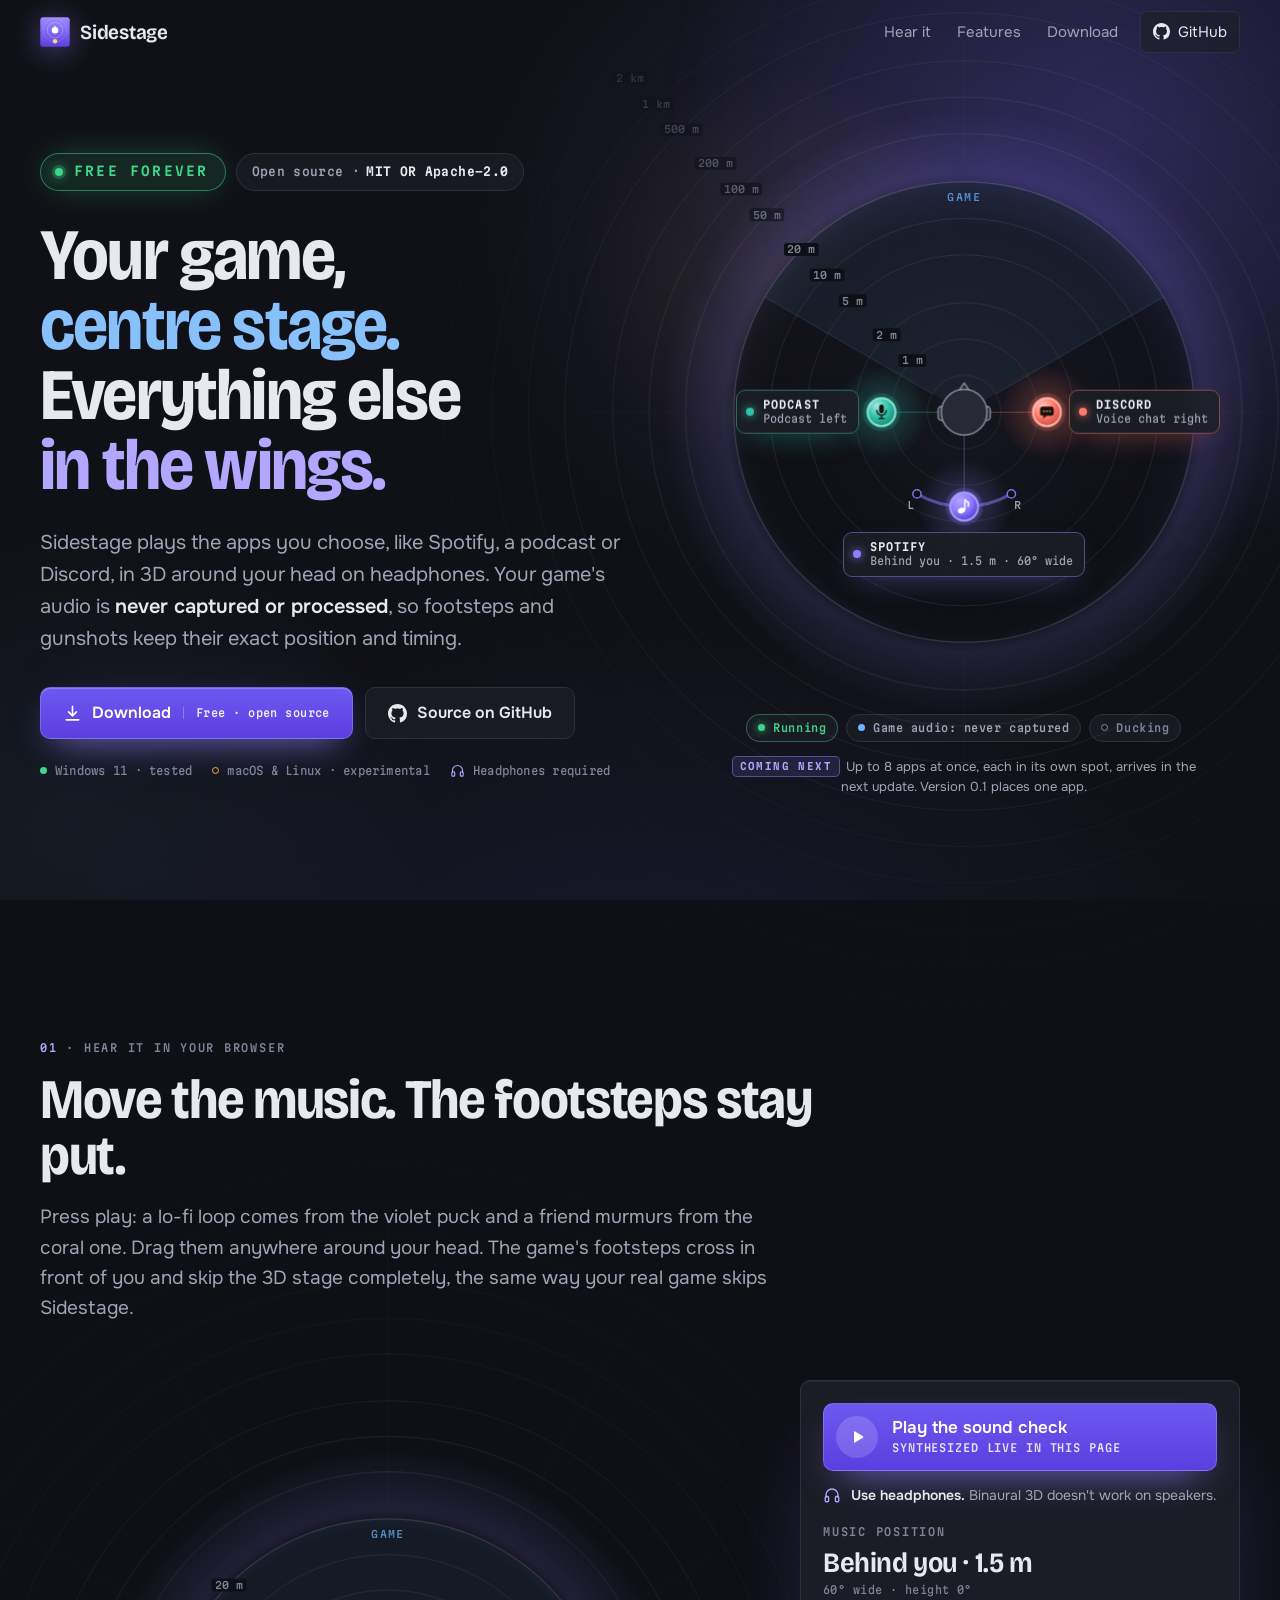
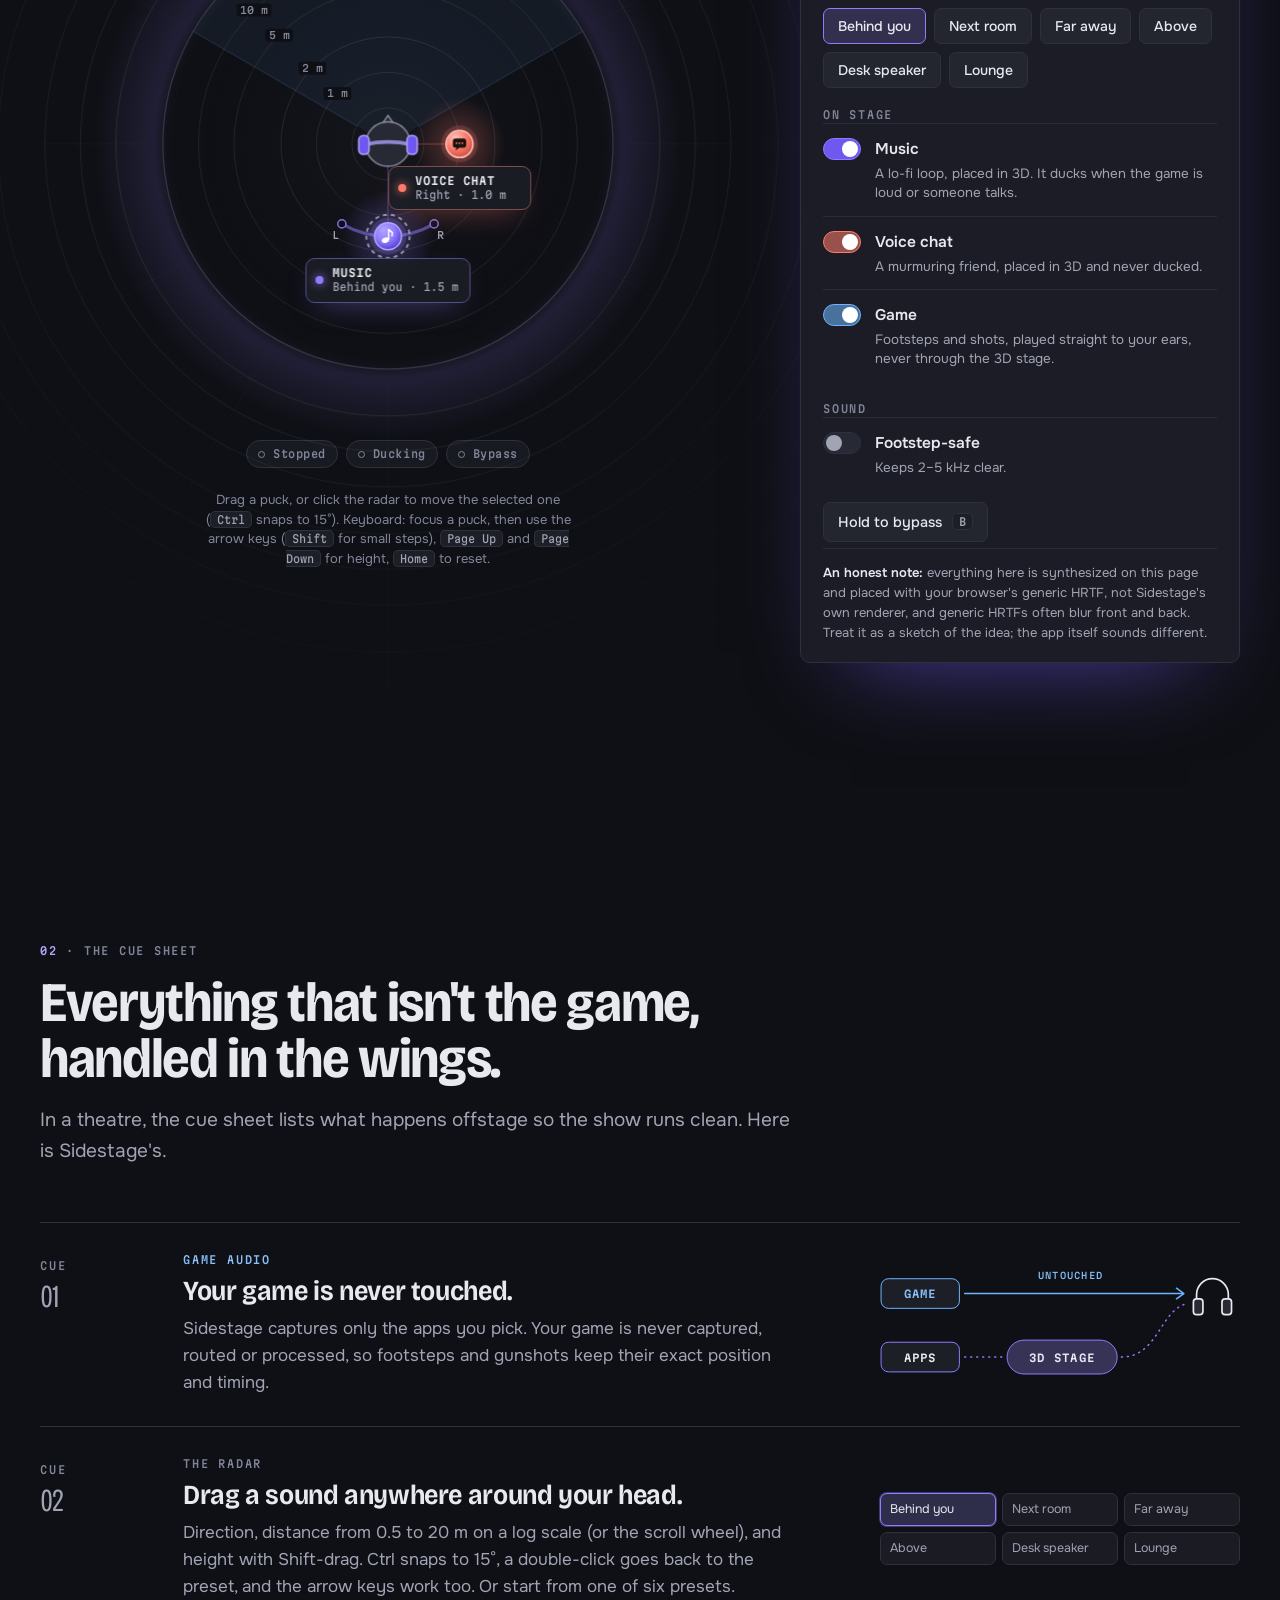
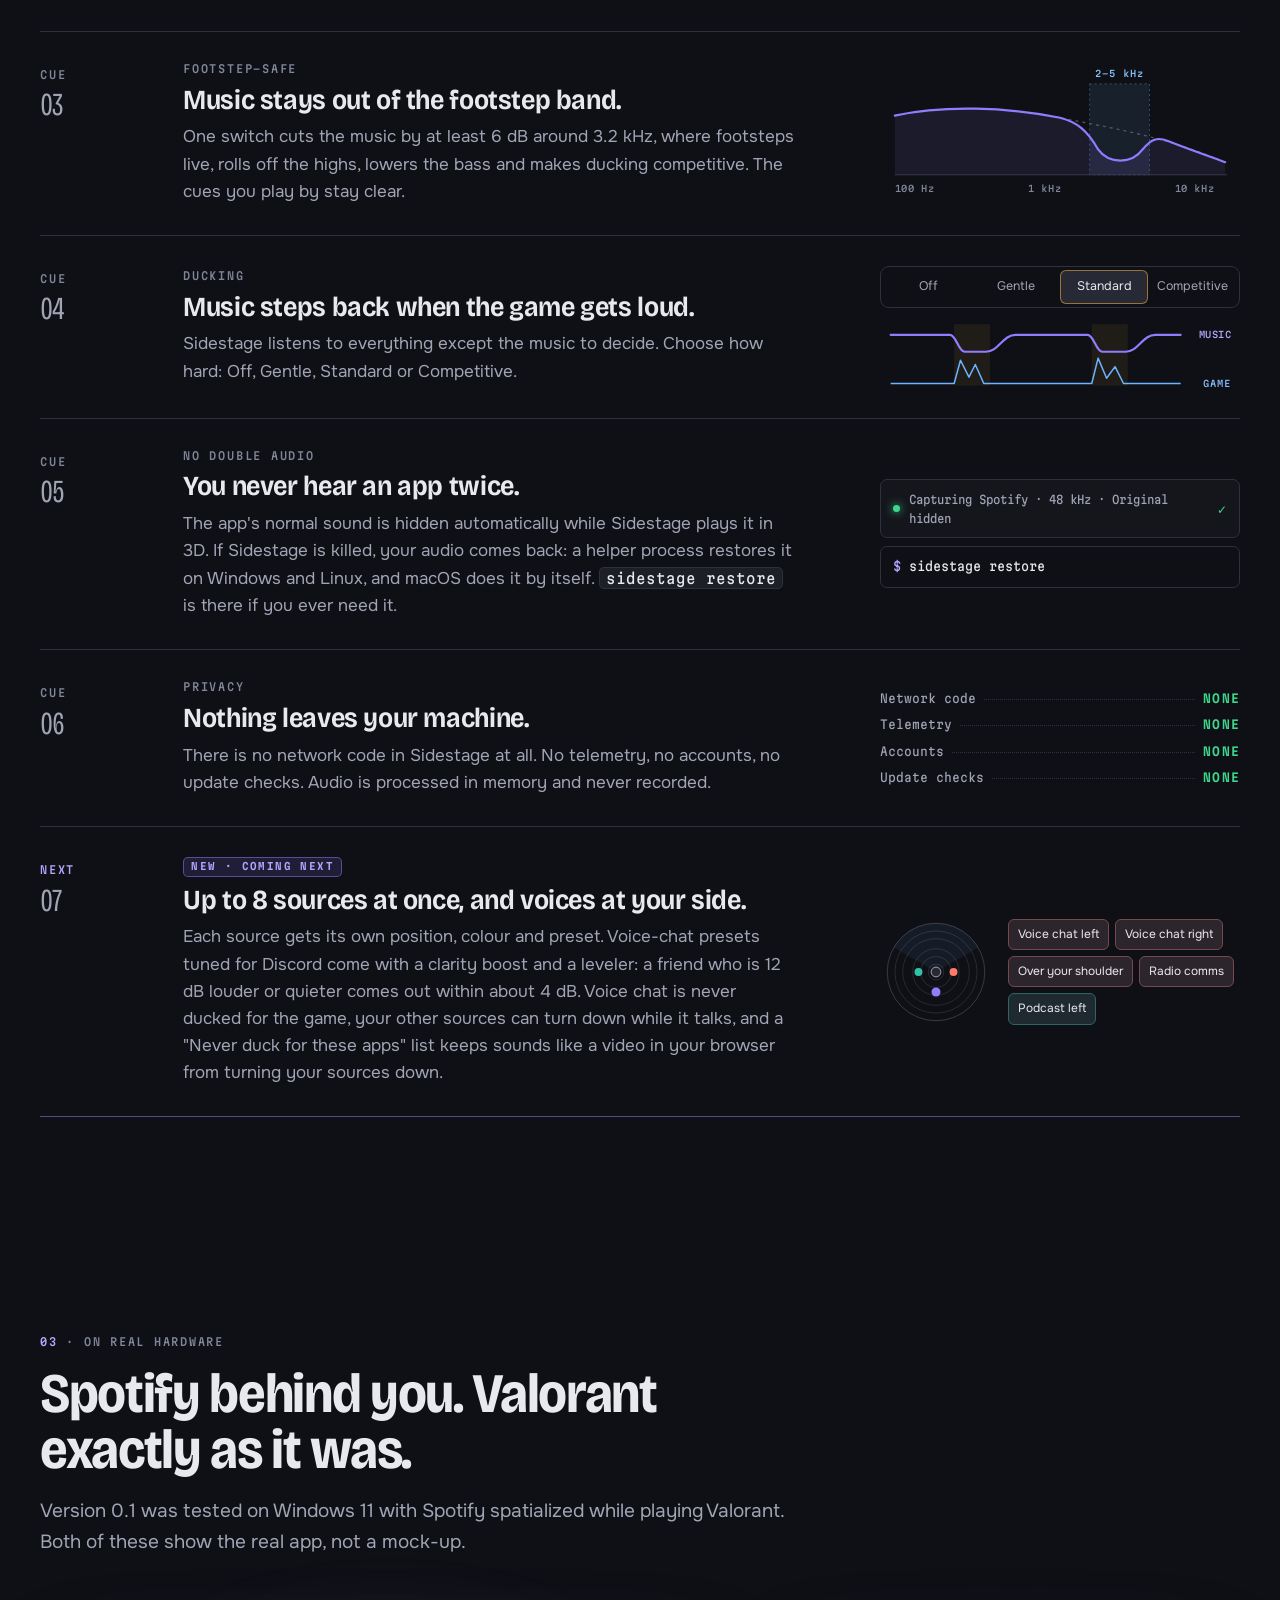
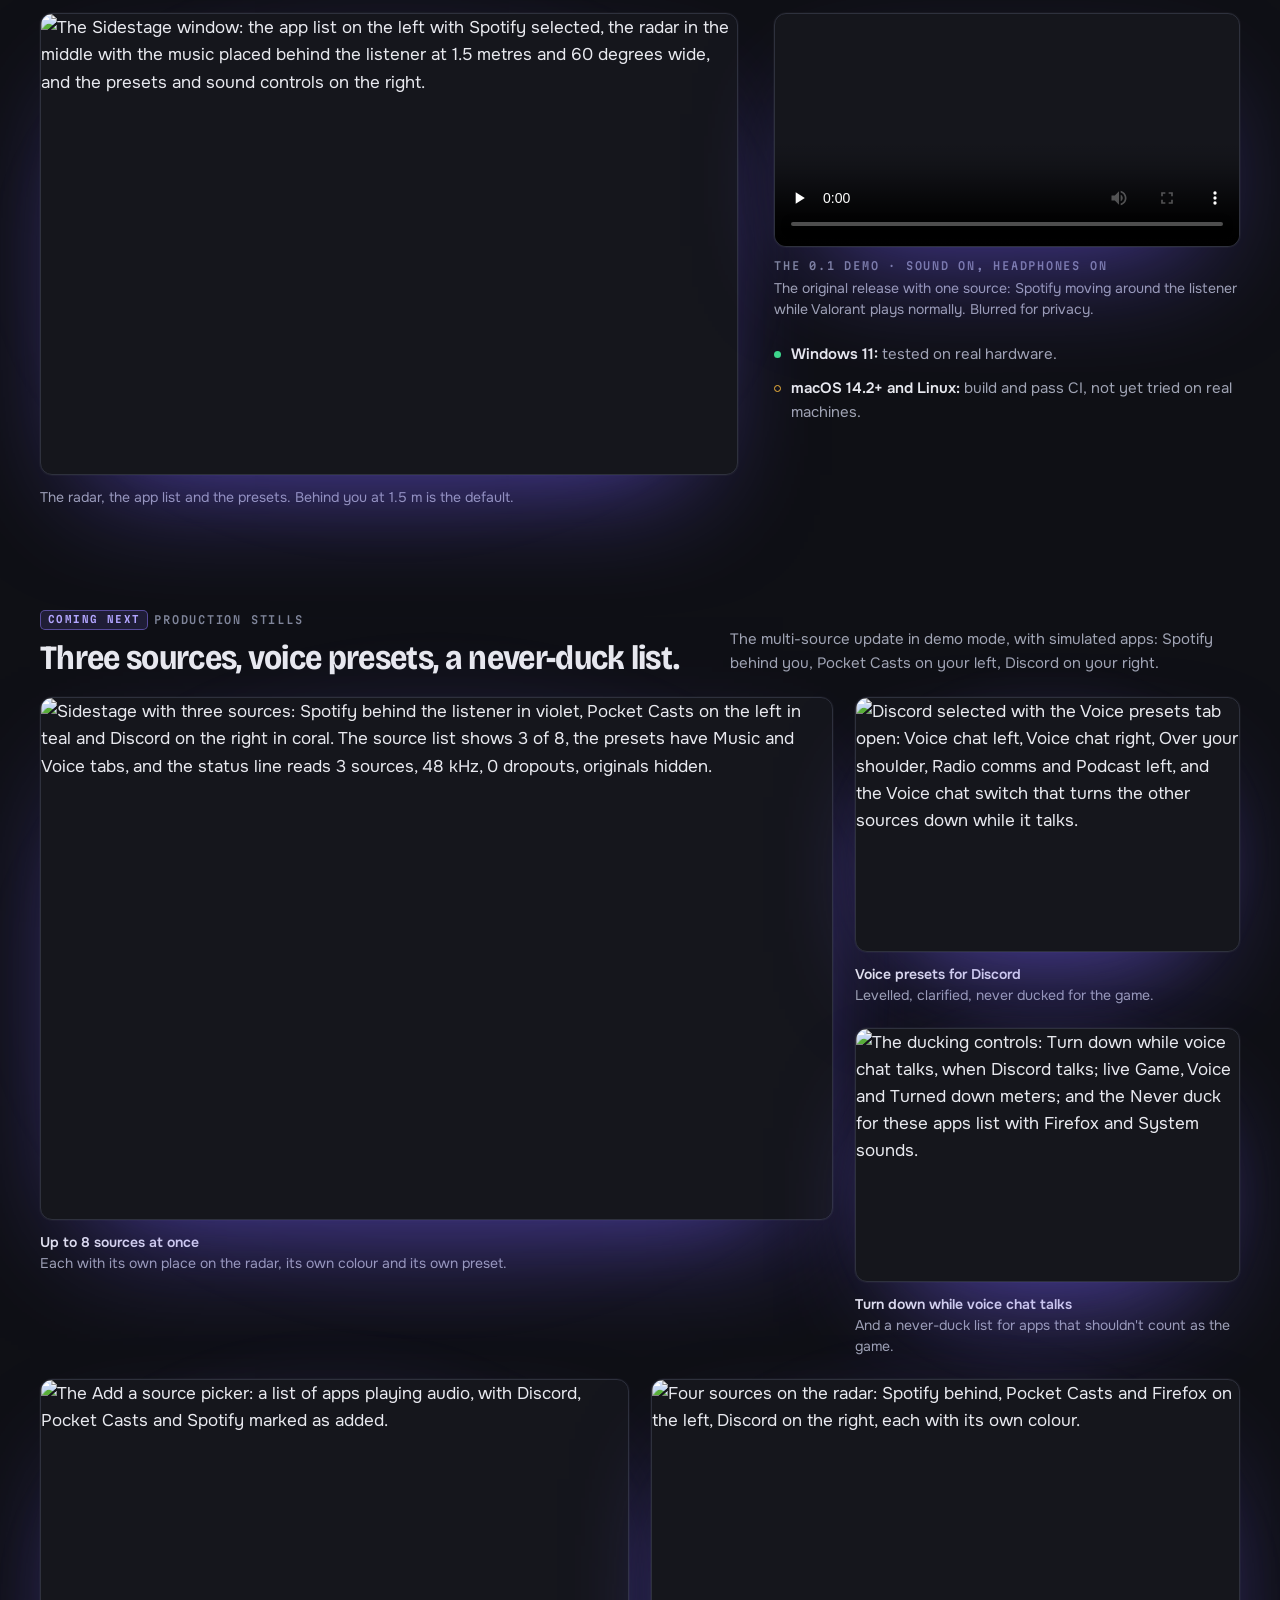
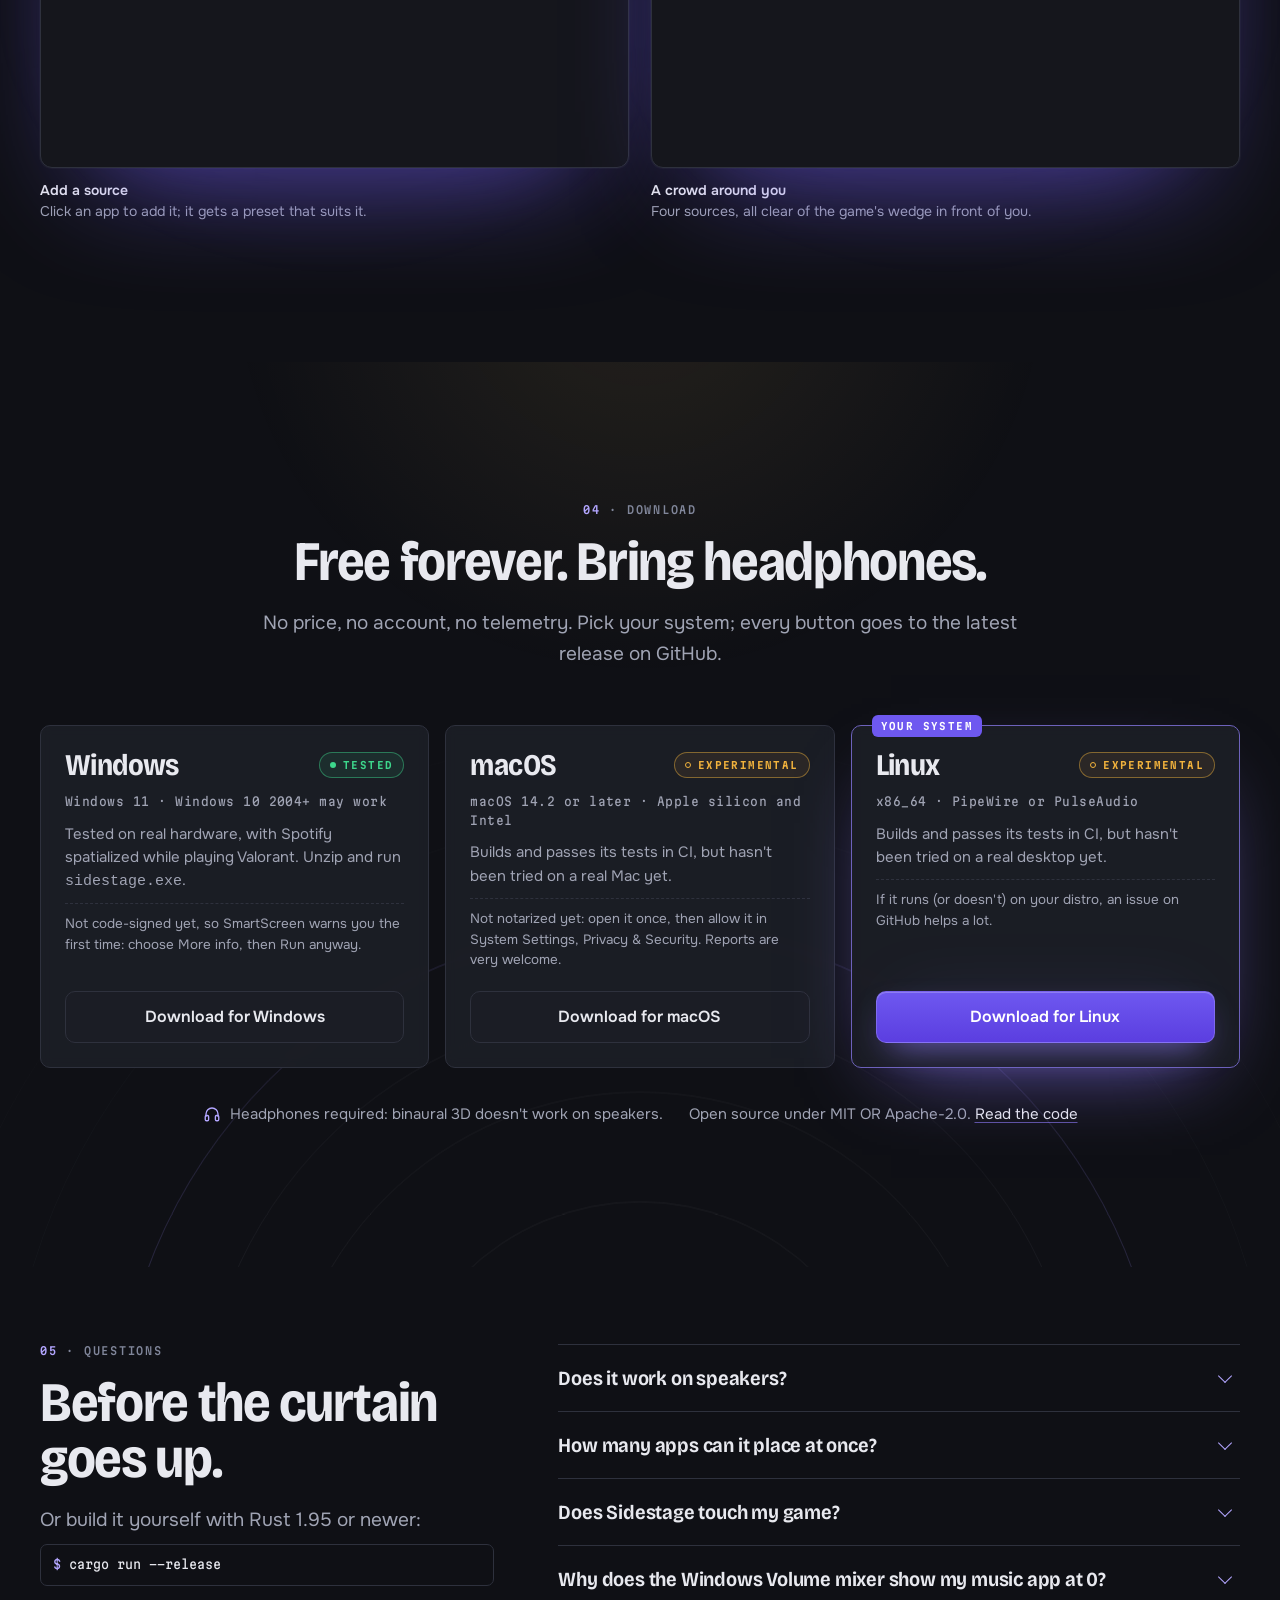
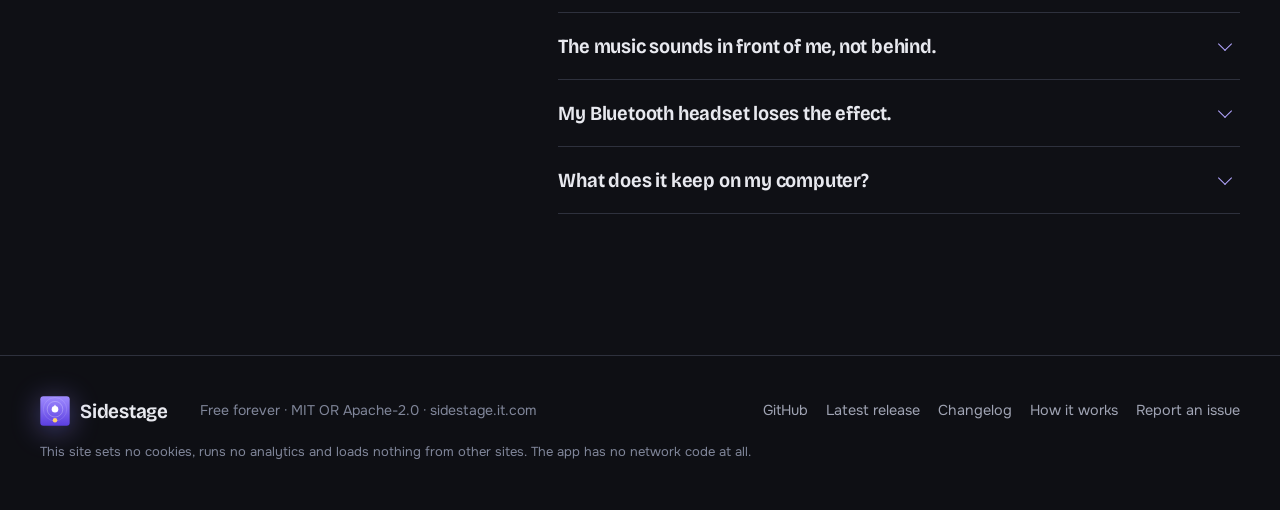
==== commit f6e4474a: "Website: show the multi-source update's real screenshots Replaces the 0.1 stand-ins with the update'" ====
--- a/website/index.html
+++ b/website/index.html
@@ -100,8 +100,8 @@
         <svg class="field" id="hero-field" data-speed=".22" aria-hidden="true" focusable="false"></svg>
         <svg class="radar" id="hero-radar" role="img" aria-labelledby="hero-radar-t" focusable="false"><title id="hero-radar-t">The Sidestage radar seen from above: Spotify sits behind your head at 1.5 metres, a podcast on your left, Discord on your right, and the shaded game area in front stays untouched.</title></svg>
         <div class="chip" data-src="music" style="--c:var(--accent)" aria-hidden="true"><i></i><span><b>Spotify</b><em>Behind you · 1.5 m · 60° wide</em></span></div>
-        <div class="chip" data-src="pod" style="--c:var(--light)" aria-hidden="true"><i></i><span><b>Podcast</b><em>Podcast left</em></span></div>
-        <div class="chip" data-src="voice" style="--c:var(--ok)" aria-hidden="true"><i></i><span><b>Discord</b><em>Voice chat right</em></span></div>
+        <div class="chip" data-src="pod" style="--c:var(--c-pod)" aria-hidden="true"><i></i><span><b>Podcast</b><em>Podcast left</em></span></div>
+        <div class="chip" data-src="voice" style="--c:var(--c-voice)" aria-hidden="true"><i></i><span><b>Discord</b><em>Voice chat right</em></span></div>
         <noscript><img src="media/screenshot-main.png" width="1500" height="990" alt="The Sidestage app with its radar, Spotify placed behind the listener."></noscript>
       </div>
       <div class="stagebar">
@@ -109,7 +109,7 @@
         <span class="sb sb-game"><i aria-hidden="true"></i>Game audio: never captured</span>
         <span class="sb sb-duck" id="sb-duck"><i aria-hidden="true"></i>Ducking</span>
       </div>
-      <p class="stage-note if-next"><span class="tag-new">Coming next</span>Several apps at once, each in its own spot, arrives in the next update. Version 0.1 places one app.</p>
+      <p class="stage-note if-next"><span class="tag-new">Coming next</span>Up to 8 apps at once, each in its own spot, arrives in the next update. Version 0.1 places one app.</p>
     </div>
   </div>
 </section>
@@ -120,7 +120,7 @@
     <div class="sec-head">
       <p class="label"><span class="n">01</span> · Hear it in your browser</p>
       <h2 class="kin" id="hear-title">Move the music. The footsteps stay put.</h2>
-      <p class="reveal">Press play: a lo-fi loop comes from the violet puck and a friend murmurs from the green one. Drag them anywhere around your head. The game's footsteps cross in front of you and skip the 3D stage completely, the same way your real game skips Sidestage.</p>
+      <p class="reveal">Press play: a lo-fi loop comes from the violet puck and a friend murmurs from the coral one. Drag them anywhere around your head. The game's footsteps cross in front of you and skip the 3D stage completely, the same way your real game skips Sidestage.</p>
     </div>
 
     <div class="demo-grid" id="soundcheck">
@@ -129,7 +129,7 @@
           <svg class="field" id="demo-field" aria-hidden="true" focusable="false"></svg>
           <svg class="radar" id="demo-radar" focusable="false" aria-labelledby="demo-radar-t"><title id="demo-radar-t">Interactive radar: a listener wearing headphones in the centre, with the music and a voice around them.</title></svg>
           <div class="chip on" data-demo="music" style="--c:var(--accent)" aria-hidden="true"><i></i><span><b>Music</b><em>Behind you · 1.5 m</em></span></div>
-          <div class="chip on" data-demo="voice" style="--c:var(--ok)" aria-hidden="true"><i></i><span><b>Voice chat</b><em>Right · 1.0 m</em></span></div>
+          <div class="chip on" data-demo="voice" style="--c:var(--c-voice)" aria-hidden="true"><i></i><span><b>Voice chat</b><em>Right · 1.0 m</em></span></div>
         </div>
         <div class="stagebar" aria-live="polite">
           <span class="sb sb-state" id="d-run"><i aria-hidden="true"></i>Stopped</span>
@@ -318,8 +318,8 @@
         <p class="cue-n"><span class="if-next">Next</span><span class="if-out">New</span><b>07</b></p>
         <div class="cue-body">
           <p class="label"><span class="tag-new"><span class="if-next">New · coming next</span><span class="if-out">New</span></span></p>
-          <h3>Several sources at once, and voices at your side.</h3>
-          <p>Each source gets its own position and preset. Voice-chat presets tuned for Discord come with a leveler and a clarity boost. Voice is never ducked for the game, music can turn down while someone talks, and a "Never duck for these apps" list does exactly what it says.</p>
+          <h3>Up to 8 sources at once, and voices at your side.</h3>
+          <p>Each source gets its own position, colour and preset. Voice-chat presets tuned for Discord come with a clarity boost and a leveler: a friend who is 12 dB louder or quieter comes out within about 4 dB. Voice chat is never ducked for the game, your other sources can turn down while it talks, and a "Never duck for these apps" list keeps sounds like a video in your browser from turning your sources down.</p>
         </div>
         <div class="cue-vis" aria-hidden="true">
           <div class="next-vis">
@@ -355,7 +355,7 @@
       <div class="reveal" style="--d:.1s">
         <figure class="vid">
           <div class="frame"><video controls preload="none" playsinline poster="media/demo-poster.jpg" width="1280" height="800" aria-label="Demo video: Sidestage moving Spotify around the listener while a Valorant match plays"><source src="media/sidestage-demo.mp4" type="video/mp4"><a href="media/sidestage-demo.mp4">Download the demo video (MP4, 9.4 MB)</a></video></div>
-          <figcaption><span class="label">Demo video · sound on, headphones on</span>Spotify moving around the listener while Valorant plays normally. Blurred for privacy.</figcaption>
+          <figcaption><span class="label">The 0.1 demo · sound on, headphones on</span>The original release with one source: Spotify moving around the listener while Valorant plays normally. Blurred for privacy.</figcaption>
         </figure>
         <ul class="facts">
           <li><span><b>Windows 11:</b> tested on real hardware.</span></li>
@@ -370,34 +370,37 @@
           <p class="label"><span class="tag-new"><span class="if-next">Coming next</span><span class="if-out">New</span></span>Production stills</p>
           <h3>Three sources, voice presets, a never-duck list.</h3>
         </div>
-        <p class="if-next">Screens of the next update go in these frames when it ships. Until then they hold <b>stand-ins from 0.1</b>, marked as such.</p>
+        <p>The multi-source update in demo mode, with simulated apps: Spotify behind you, Pocket Casts on your left, Discord on your right.</p>
       </div>
       <ul class="stills-grid">
-        <li class="still reveal" data-slot="sources">
+        <li class="still s-lead reveal">
           <figure class="shot">
-            <div class="frame">
-              <img src="media/screenshot-light.png" width="1500" height="990" loading="lazy" decoding="async" alt="Stand-in: Sidestage 0.1 in its light theme, with Spotify behind the listener on the radar.">
-              <span class="standin">0.1 stand-in</span>
-            </div>
-            <figcaption><b>Several sources at once</b>Shown for now: 0.1 in its light theme, with one source.</figcaption>
+            <div class="frame"><img src="media/screenshot-sources.png" width="1500" height="990" loading="lazy" decoding="async" alt="Sidestage with three sources: Spotify behind the listener in violet, Pocket Casts on the left in teal and Discord on the right in coral. The source list shows 3 of 8, the presets have Music and Voice tabs, and the status line reads 3 sources, 48 kHz, 0 dropouts, originals hidden."></div>
+            <figcaption><b>Up to 8 sources at once</b>Each with its own place on the radar, its own colour and its own preset.</figcaption>
           </figure>
         </li>
-        <li class="still reveal" data-slot="voice" style="--d:.08s">
+        <li class="still s-side reveal" style="--d:.08s">
           <figure class="shot">
-            <div class="frame">
-              <img src="media/screenshot-ducking.png" width="1500" height="990" loading="lazy" decoding="async" alt="Stand-in: Sidestage 0.1's sound sliders and ducking controls, with the live game level.">
-              <span class="standin">0.1 stand-in</span>
-            </div>
-            <figcaption><b>Voice presets for Discord</b>Shown for now: 0.1's sound and ducking controls.</figcaption>
+            <div class="frame"><img src="media/screenshot-voice.png" width="1500" height="990" loading="lazy" decoding="async" alt="Discord selected with the Voice presets tab open: Voice chat left, Voice chat right, Over your shoulder, Radio comms and Podcast left, and the Voice chat switch that turns the other sources down while it talks."></div>
+            <figcaption><b>Voice presets for Discord</b>Levelled, clarified, never ducked for the game.</figcaption>
           </figure>
         </li>
-        <li class="still reveal" data-slot="never-duck" style="--d:.16s">
+        <li class="still s-side reveal" style="--d:.16s">
           <figure class="shot">
-            <div class="frame">
-              <img src="media/screenshot-diagnostics.png" width="1500" height="990" loading="lazy" decoding="async" alt="Stand-in: Sidestage 0.1's Diagnostics window with latency, dropouts and clock drift.">
-              <span class="standin">0.1 stand-in</span>
-            </div>
-            <figcaption><b>Never duck for these apps</b>Shown for now: 0.1's Diagnostics window.</figcaption>
+            <div class="frame"><img src="media/screenshot-never-duck.png" width="1500" height="990" loading="lazy" decoding="async" alt="The ducking controls: Turn down while voice chat talks, when Discord talks; live Game, Voice and Turned down meters; and the Never duck for these apps list with Firefox and System sounds."></div>
+            <figcaption><b>Turn down while voice chat talks</b>And a never-duck list for apps that shouldn't count as the game.</figcaption>
+          </figure>
+        </li>
+        <li class="still s-half reveal">
+          <figure class="shot">
+            <div class="frame"><img src="media/screenshot-add-source.png" width="1500" height="990" loading="lazy" decoding="async" alt="The Add a source picker: a list of apps playing audio, with Discord, Pocket Casts and Spotify marked as added."></div>
+            <figcaption><b>Add a source</b>Click an app to add it; it gets a preset that suits it.</figcaption>
+          </figure>
+        </li>
+        <li class="still s-half reveal" style="--d:.08s">
+          <figure class="shot">
+            <div class="frame"><img src="media/screenshot-crowd.png" width="1500" height="990" loading="lazy" decoding="async" alt="Four sources on the radar: Spotify behind, Pocket Casts and Firefox on the left, Discord on the right, each with its own colour."></div>
+            <figcaption><b>A crowd around you</b>Four sources, all clear of the game's wedge in front of you.</figcaption>
           </figure>
         </li>
       </ul>
@@ -461,6 +464,11 @@
       <details>
         <summary>Does it work on speakers?</summary>
         <p>No. Sidestage renders binaural audio, which needs one channel per ear. On speakers the 3D effect falls apart.</p>
+      </details>
+      <details>
+        <summary>How many apps can it place at once?</summary>
+        <p class="if-next">Version 0.1 places one. The next update places up to 8 at once, each with its own position and preset, plus voice presets for Discord.</p>
+        <p class="if-out">Up to 8 at once, each with its own position and preset. Voice chat gets its own presets, tuned for Discord.</p>
       </details>
       <details>
         <summary>Does Sidestage touch my game?</summary>
--- a/website/css/site.css
+++ b/website/css/site.css
@@ -16,6 +16,9 @@
   --warn:#F2B33D; --err:#F36A6A; --info:#6CB4FF;
   --icon-top:#A08CFF; --icon-bottom:#5B3EE0;
   --light:#FFD36E; --light-hi:#FFEFC7; --light-deep:#C48A22;
+  /* Source colours, as the app gives them: violet (the accent), then teal, then coral. */
+  --c-pod:#2FC2A8; --c-pod-hi:#A8EEDF; --c-pod-deep:#16806D;
+  --c-voice:#FF7A6B; --c-voice-hi:#FFC6BE; --c-voice-deep:#C4473A;
   --on-accent:#FFFFFF; --on-warm:#17130A;
   --info-text:color-mix(in srgb, var(--info) 78%, var(--text));
 
@@ -143,25 +146,25 @@
 .wave{fill:none;stroke-width:1.25;vector-effect:non-scaling-stroke;pointer-events:none}
 .tether{stroke-width:1;vector-effect:non-scaling-stroke;opacity:0;transition:opacity .7s ease}
 .tether.on{opacity:.4}
-.t-music{stroke:var(--accent)} .t-voice{stroke:var(--ok)} .t-pod{stroke:var(--light)}
+.t-music{stroke:var(--accent)} .t-voice{stroke:var(--c-voice)} .t-pod{stroke:var(--c-pod)}
 .lr-arc{fill:none;stroke:var(--accent);stroke-opacity:.5;stroke-width:3;stroke-linecap:round;vector-effect:non-scaling-stroke}
 .lr-dot{fill:var(--stage);stroke:var(--accent);stroke-opacity:.9;stroke-width:1.5;vector-effect:non-scaling-stroke}
 .lr-t{fill:var(--text-dim);font-family:var(--font-mono);font-weight:500}
-.tr-music{fill:var(--accent)} .tr-voice{fill:var(--ok)} .tr-pod{fill:var(--light)}
+.tr-music{fill:var(--accent)} .tr-voice{fill:var(--c-voice)} .tr-pod{fill:var(--c-pod)}
 
 /* Pucks: luminous bodies */
 .p-body{stroke-width:1.5;vector-effect:non-scaling-stroke}
 .puck-music .p-body{stroke:var(--accent-hi)}
-.puck-voice .p-body{stroke:var(--ok-hi)}
-.puck-pod .p-body{stroke:var(--light-hi)}
+.puck-voice .p-body{stroke:var(--c-voice-hi)}
+.puck-pod .p-body{stroke:var(--c-pod-hi)}
 .p-halo{fill-opacity:.2}
-.puck-music .p-halo{fill:var(--accent)} .puck-voice .p-halo{fill:var(--ok)} .puck-pod .p-halo{fill:var(--light)}
+.puck-music .p-halo{fill:var(--accent)} .puck-voice .p-halo{fill:var(--c-voice)} .puck-pod .p-halo{fill:var(--c-pod)}
 .gl{fill:var(--on-accent)} .gl-s{fill:none;stroke:var(--on-accent);stroke-linecap:round;stroke-linejoin:round}
 .puck-voice .gl,.puck-pod .gl{fill:var(--on-warm)}
 .puck-voice .gl-s,.puck-pod .gl-s{stroke:var(--on-warm)}
-.puck-voice .gl-cut{fill:var(--ok)}
+.puck-voice .gl-cut{fill:var(--c-voice)}
 .p-duck{fill:none;stroke:var(--warn);stroke-width:2;vector-effect:non-scaling-stroke;opacity:0}
-.p-speak{fill:none;stroke:var(--ok);stroke-width:2;vector-effect:non-scaling-stroke;opacity:0;transition:opacity .15s}
+.p-speak{fill:none;stroke:var(--c-voice);stroke-width:2;vector-effect:non-scaling-stroke;opacity:0;transition:opacity .15s}
 .speaking .p-speak{opacity:.95}
 .p-core{transition:opacity .3s ease}
 .ducked .p-core{opacity:.6;transition:opacity .08s}
@@ -374,10 +377,10 @@
 .m-ring{fill:none;stroke:var(--text);stroke-opacity:.12;stroke-width:1;vector-effect:non-scaling-stroke}
 .m-wedge{fill:var(--info);fill-opacity:.08}
 .m-head{fill:var(--surface-hi);stroke:var(--text-dim);stroke-width:1;vector-effect:non-scaling-stroke}
-.m-music{fill:var(--accent)} .m-voice{fill:var(--ok)} .m-pod{fill:var(--light)}
+.m-music{fill:var(--accent)} .m-voice{fill:var(--c-voice)} .m-pod{fill:var(--c-pod)}
 .vchips{display:flex;flex-wrap:wrap;gap:6px}
-.vchips span{padding:5px 9px;border-radius:6px;border:1px solid color-mix(in srgb, var(--ok) 32%, var(--border));background:color-mix(in srgb, var(--ok) 7%, var(--surface));font-size:.75rem;color:var(--text);white-space:nowrap}
-.vchips span.pod{border-color:color-mix(in srgb, var(--light) 36%, var(--border));background:color-mix(in srgb, var(--light) 7%, var(--surface))}
+.vchips span{padding:5px 9px;border-radius:6px;border:1px solid color-mix(in srgb, var(--c-voice) 34%, var(--border));background:color-mix(in srgb, var(--c-voice) 7%, var(--surface));font-size:.75rem;color:var(--text);white-space:nowrap}
+.vchips span.pod{border-color:color-mix(in srgb, var(--c-pod) 36%, var(--border));background:color-mix(in srgb, var(--c-pod) 7%, var(--surface))}
 
 /* ----------------------------------------------------------------------- Proof section */
 .proof-grid{display:grid;grid-template-columns:minmax(0, 1.5fr) minmax(0, 1fr);gap:clamp(20px, 3vw, 36px);align-items:start}
@@ -467,7 +470,7 @@
 .hbadge rect{fill:var(--surface);stroke:var(--border);stroke-width:1;vector-effect:non-scaling-stroke}
 .hbadge path{fill:var(--accent-hi)}
 .hbadge text{fill:var(--text);font-family:var(--font-mono);font-weight:500}
-.tg-voice[aria-checked="true"] .tg-knob{background:color-mix(in srgb, var(--ok) 55%, var(--surface));border-color:var(--ok)}
+.tg-voice[aria-checked="true"] .tg-knob{background:color-mix(in srgb, var(--c-voice) 55%, var(--surface));border-color:var(--c-voice)}
 .sound-row{display:flex;flex-wrap:wrap;align-items:center;justify-content:space-between;gap:12px;border-top:1px solid color-mix(in srgb, var(--border) 80%, transparent)}
 .sound-row .tg{flex:1 1 220px;border-top:0}
 .hold{display:inline-flex;align-items:center;gap:10px;min-height:40px;padding:0 14px;border-radius:var(--r-ctl);border:1px solid var(--border);background:color-mix(in srgb, var(--surface-hi) 70%, transparent);color:var(--text);font:500 .9rem var(--font-body);cursor:pointer;-webkit-user-select:none;user-select:none;touch-action:none;transition:background-color .15s, border-color .15s}
@@ -476,21 +479,19 @@
 .hold[aria-pressed="true"] kbd{background:transparent;color:var(--on-accent);border-color:color-mix(in srgb, var(--on-accent) 40%, transparent)}
 .unsupported{margin:12px 0 0;padding:10px 12px;border-radius:var(--r-ctl);border:1px solid color-mix(in srgb, var(--err) 40%, transparent);font-size:.875rem;color:var(--text-dim)}
 
-/* Stills from the next update (0.1 stand-ins until it ships) */
+/* Production stills of the next update */
 .stills{margin-top:clamp(64px, 8vw, 110px)}
 .stills-head{display:flex;flex-wrap:wrap;align-items:end;justify-content:space-between;gap:12px 40px;margin-bottom:22px}
 .stills-head h3{font-family:var(--font-display);font-weight:700;font-stretch:90%;font-size:clamp(1.625rem, 1.4vw + 1rem, 2.25rem);letter-spacing:-.02em;line-height:1.05;margin-top:10px}
 .stills-head p:not(.label){margin:0;max-width:34em;color:var(--text-dim);font-size:.9375rem}
-.stills-head p b{color:var(--warn);font-weight:600}
-.stills-grid{list-style:none;margin:0;padding:0;display:grid;grid-template-columns:repeat(3, minmax(0, 1fr));gap:clamp(14px, 2vw, 22px)}
-@media (max-width:860px){.stills-grid{grid-template-columns:minmax(0, 1fr);max-width:620px}}
-.still .frame{aspect-ratio:1500/990;border-style:dashed;border-color:color-mix(in srgb, var(--warn) 45%, var(--border))}
-.still .frame img{height:100%;object-fit:cover;opacity:.85;transition:opacity .3s}
-.still:hover .frame img{opacity:1}
-.still.final .frame{border-style:solid;border-color:var(--border)}
-.still.final .frame img{opacity:1}
-.standin{position:absolute;top:10px;left:10px;padding:5px 9px;border-radius:6px;background:color-mix(in srgb, var(--stage) 82%, transparent);border:1px solid color-mix(in srgb, var(--warn) 55%, transparent);color:var(--warn);
-  font-family:var(--font-mono);font-size:.625rem;font-weight:600;font-stretch:87.5%;letter-spacing:.14em;text-transform:uppercase;-webkit-backdrop-filter:blur(6px);backdrop-filter:blur(6px)}
+/* A lead still with two beside it (same aspect, so the columns line up), then two more below. */
+.stills-grid{list-style:none;margin:0;padding:0;display:grid;grid-template-columns:repeat(6, minmax(0, 1fr));gap:clamp(14px, 2vw, 22px);align-items:start}
+.s-lead{grid-column:span 4;grid-row:span 2}
+.s-side{grid-column:span 2}
+.s-half{grid-column:span 3}
+@media (max-width:860px){.stills-grid{grid-template-columns:minmax(0, 1fr);max-width:640px}.s-lead,.s-side,.s-half{grid-column:auto;grid-row:auto}}
+.still .frame{aspect-ratio:1500/990}
+.still .frame img{height:100%;object-fit:cover}
 .still figcaption b{display:block;color:var(--text);font-weight:600}
 
 /* Questions */
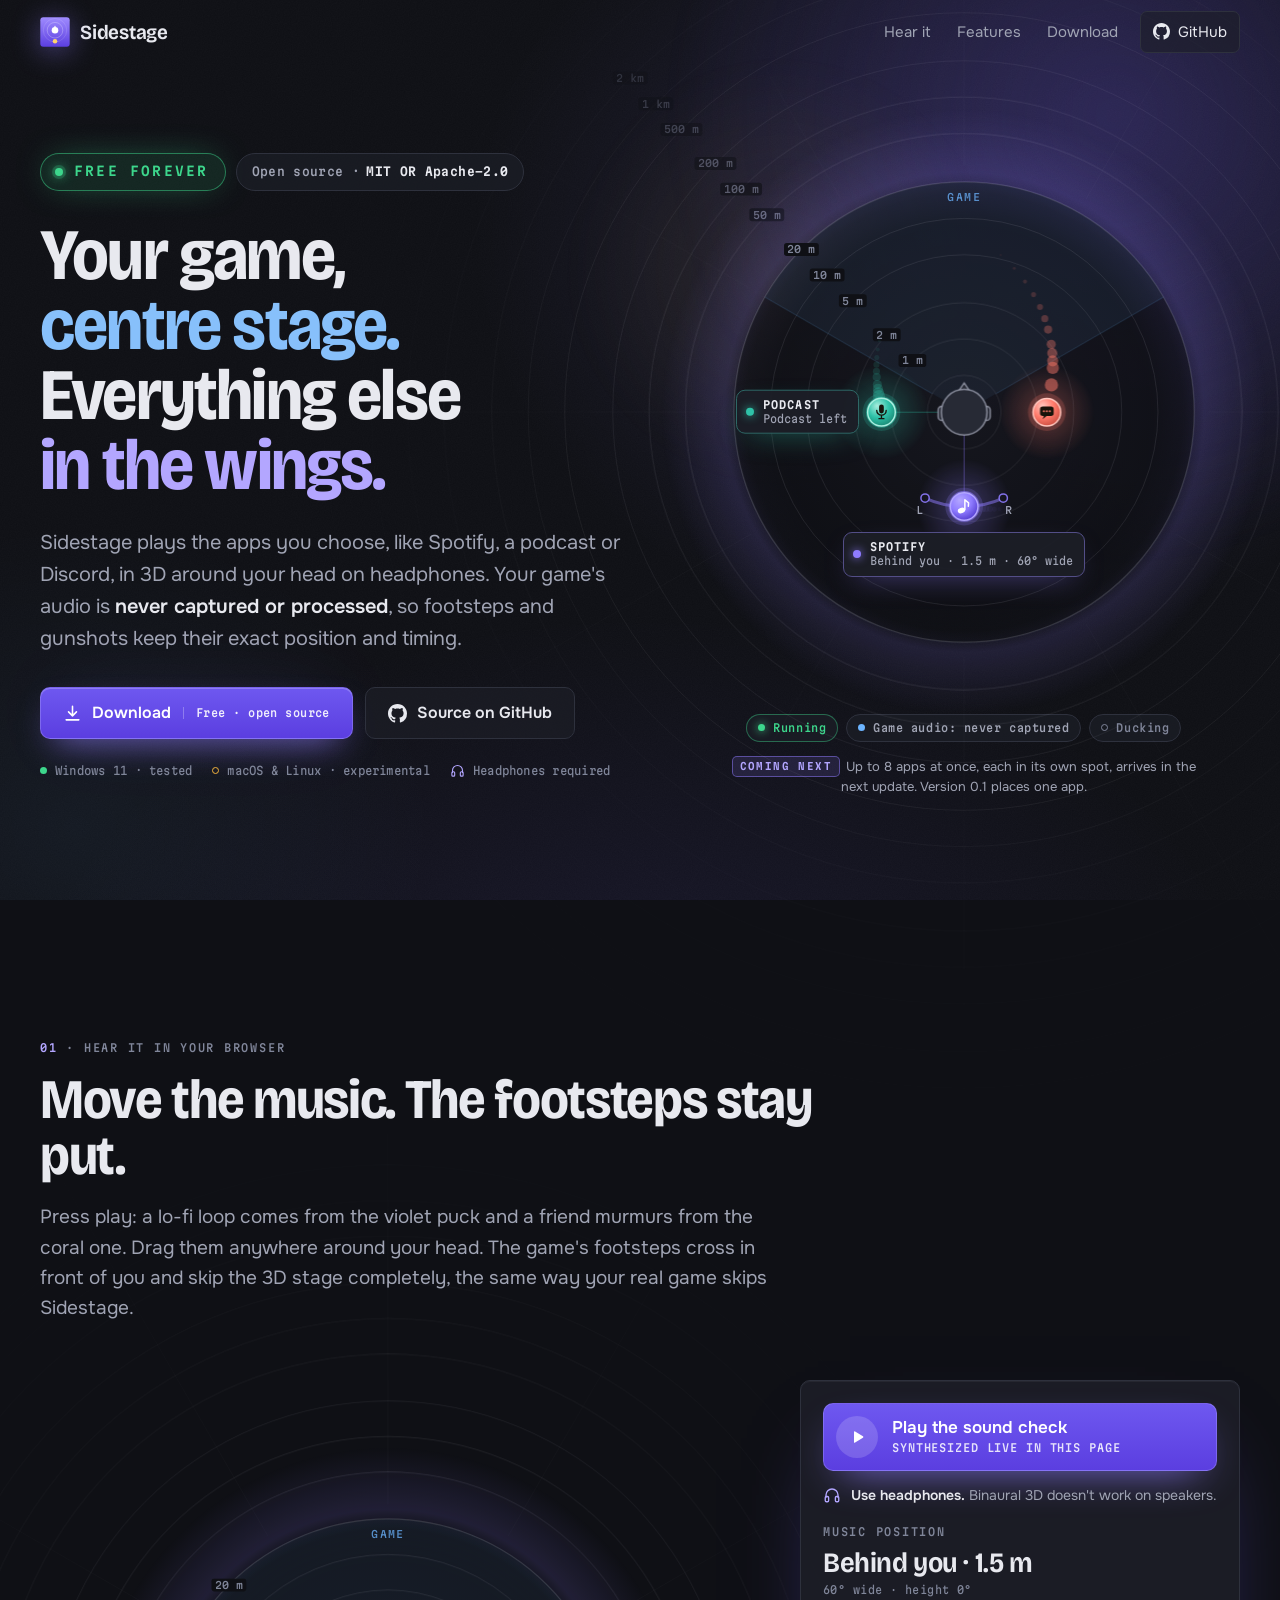
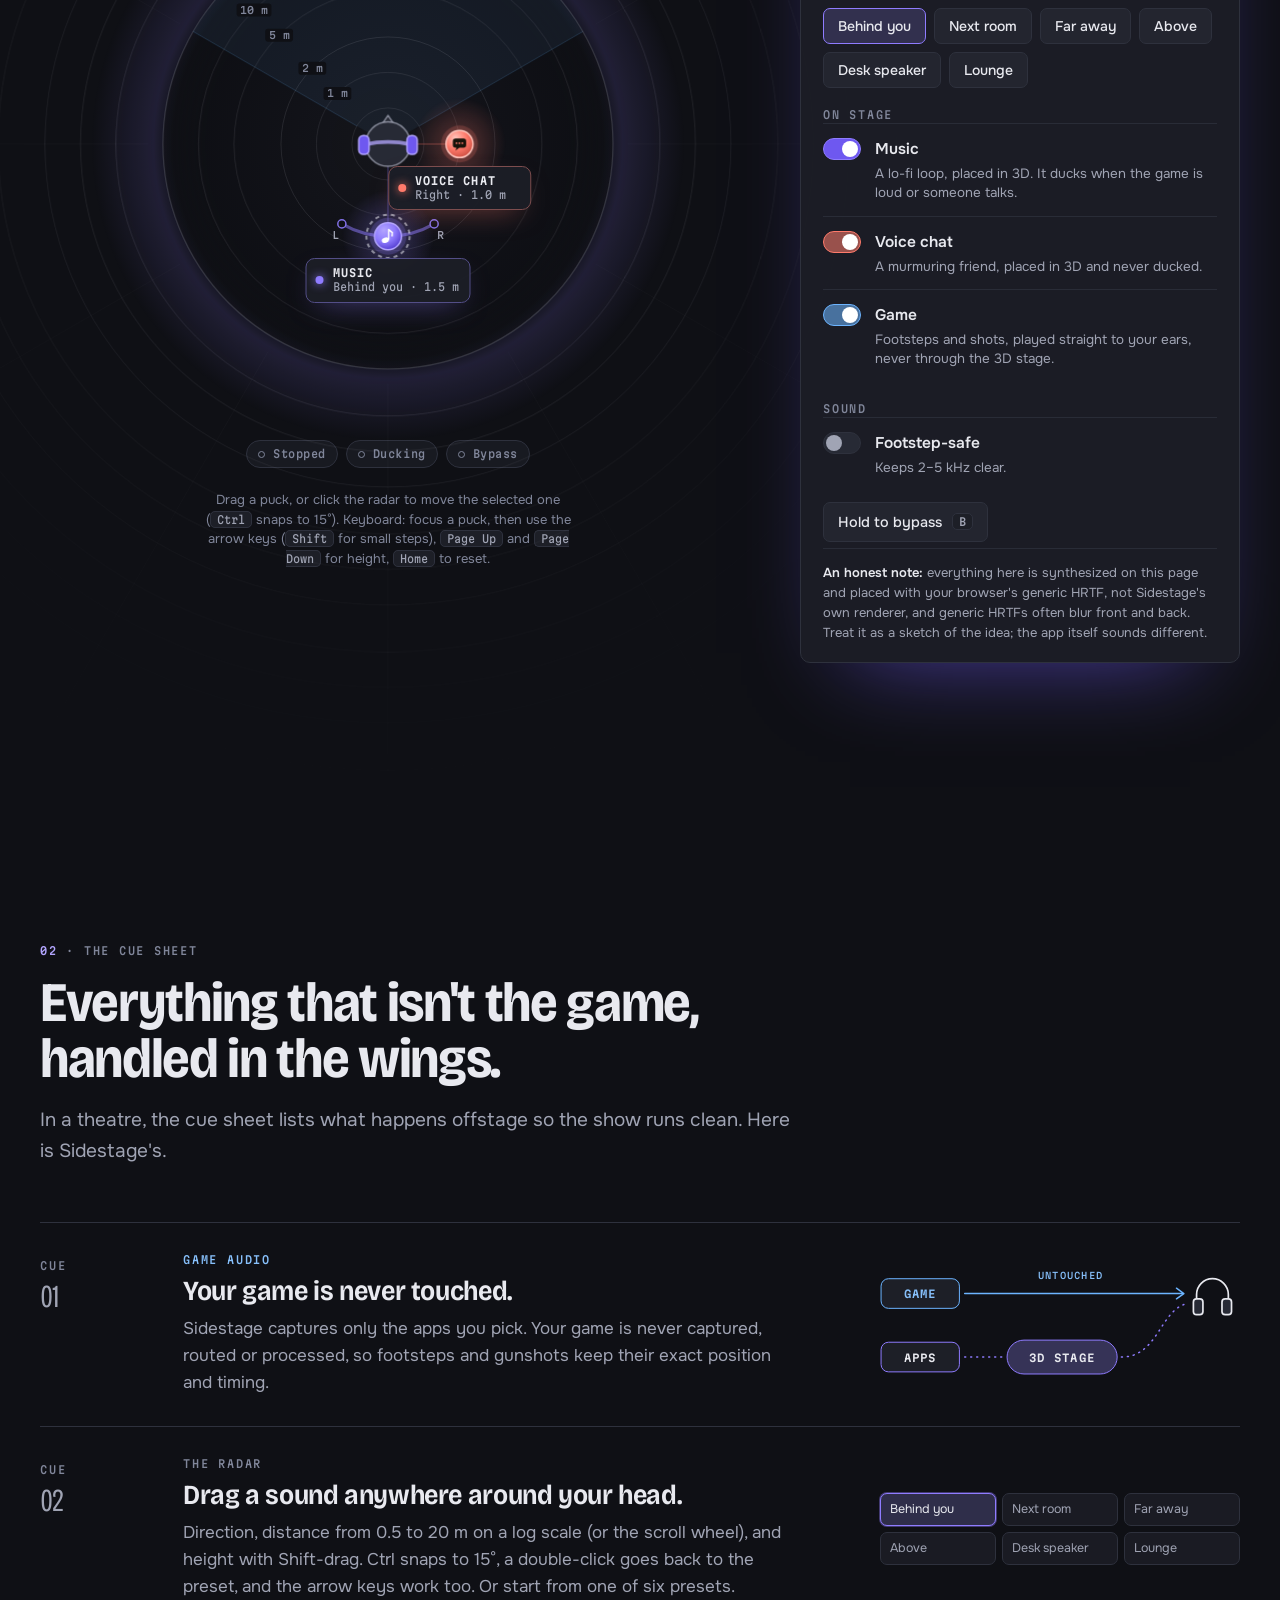
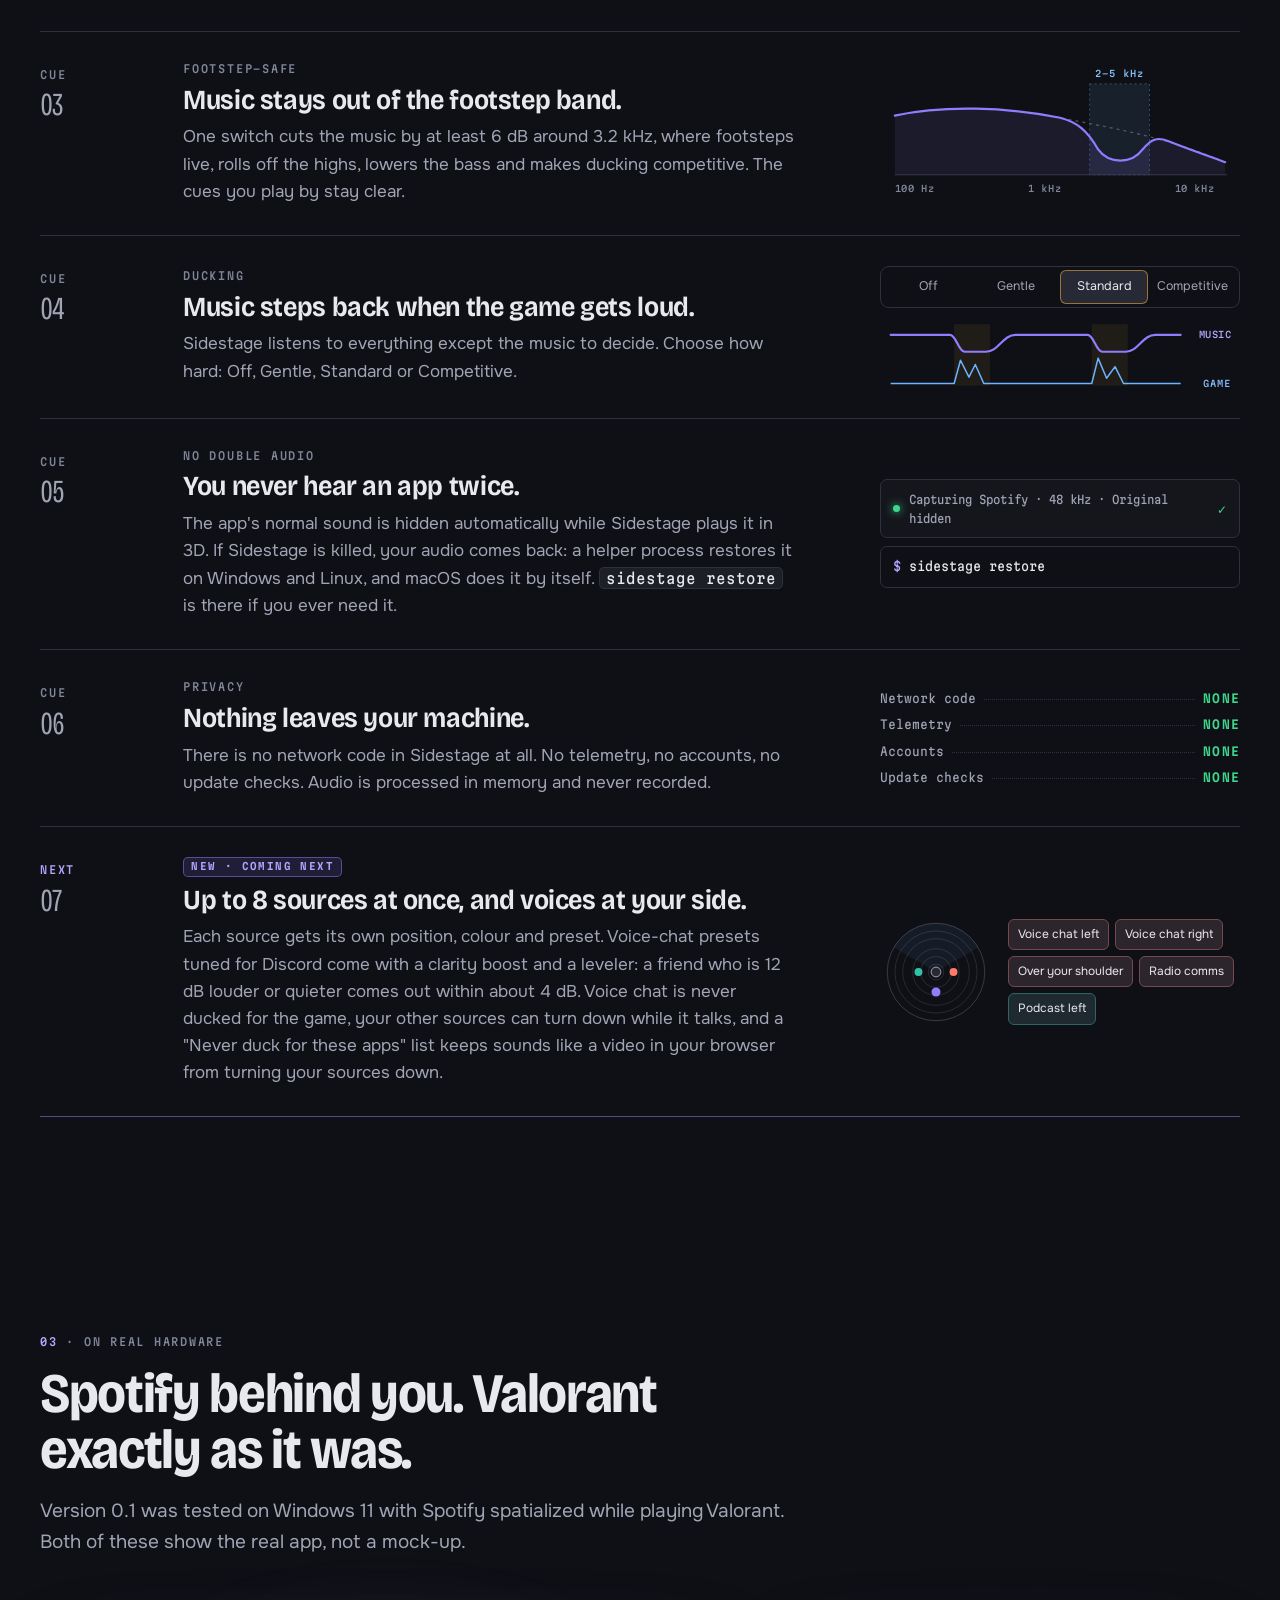
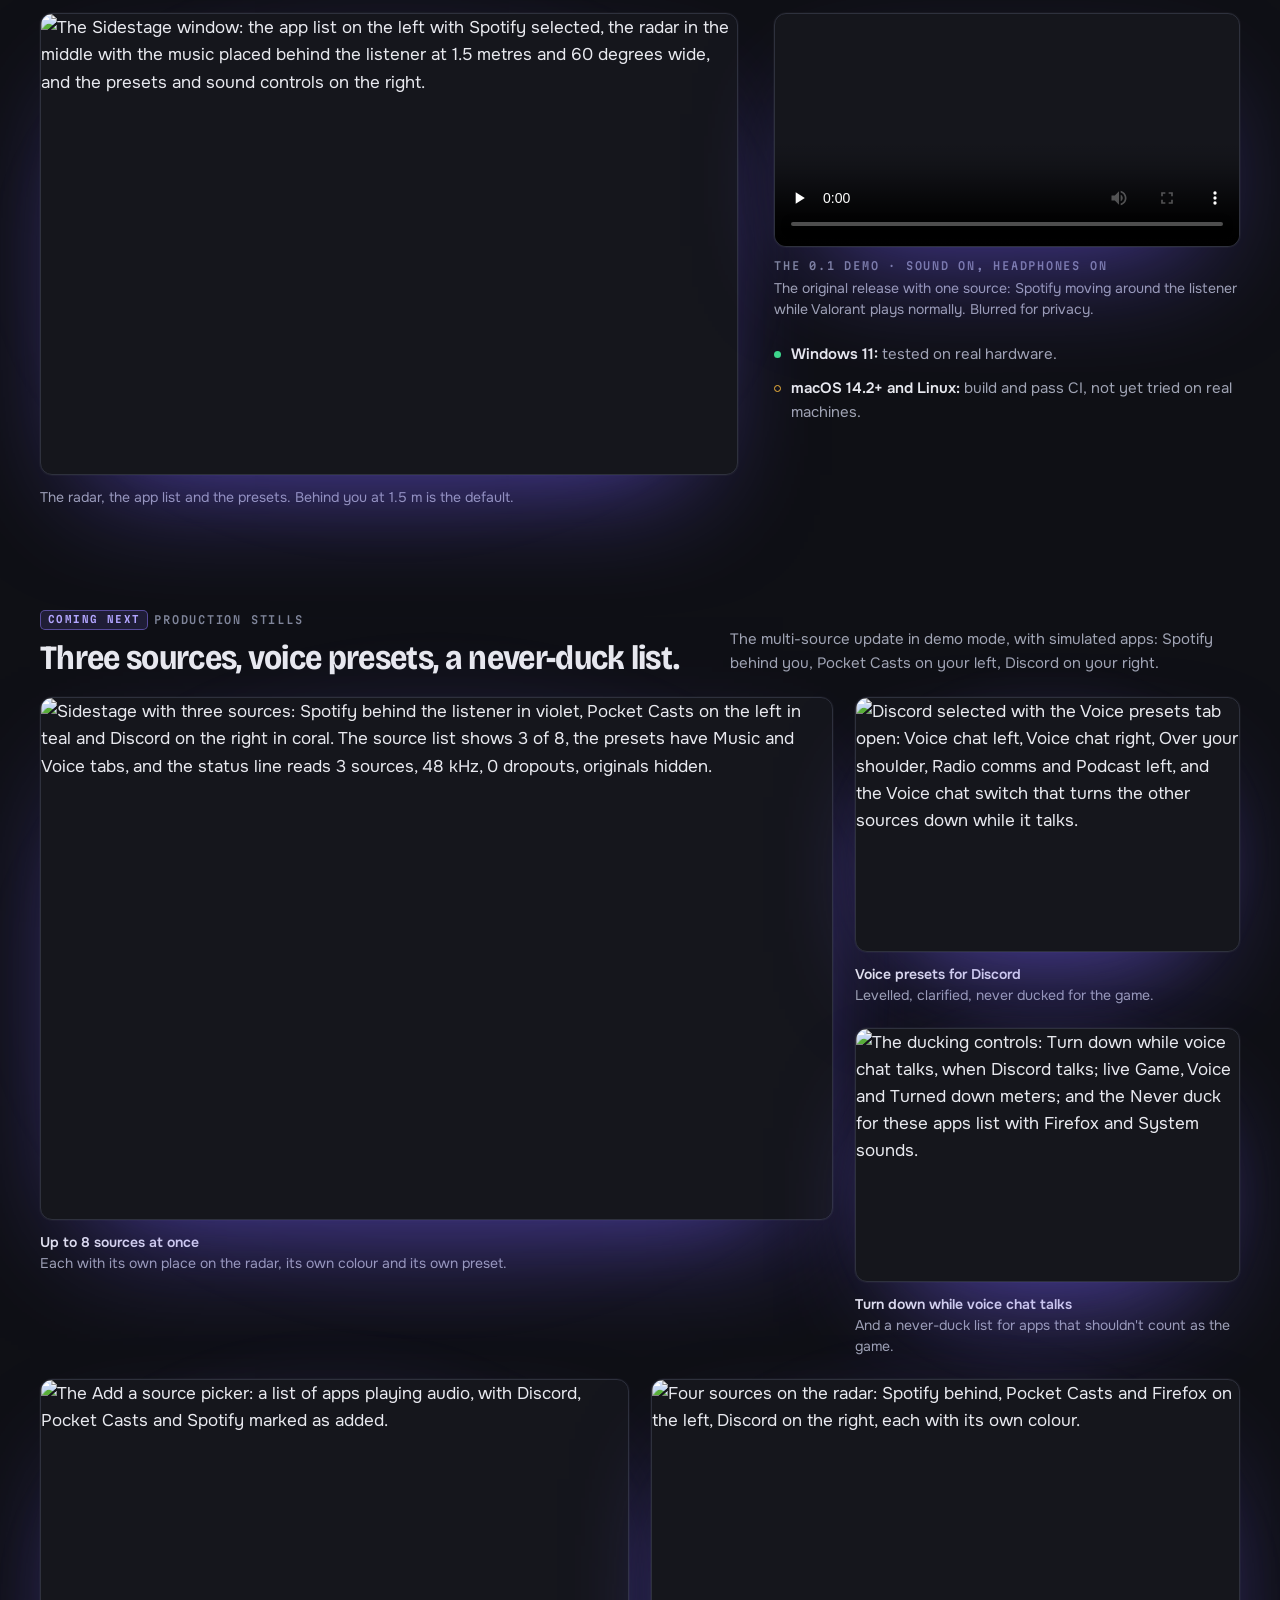
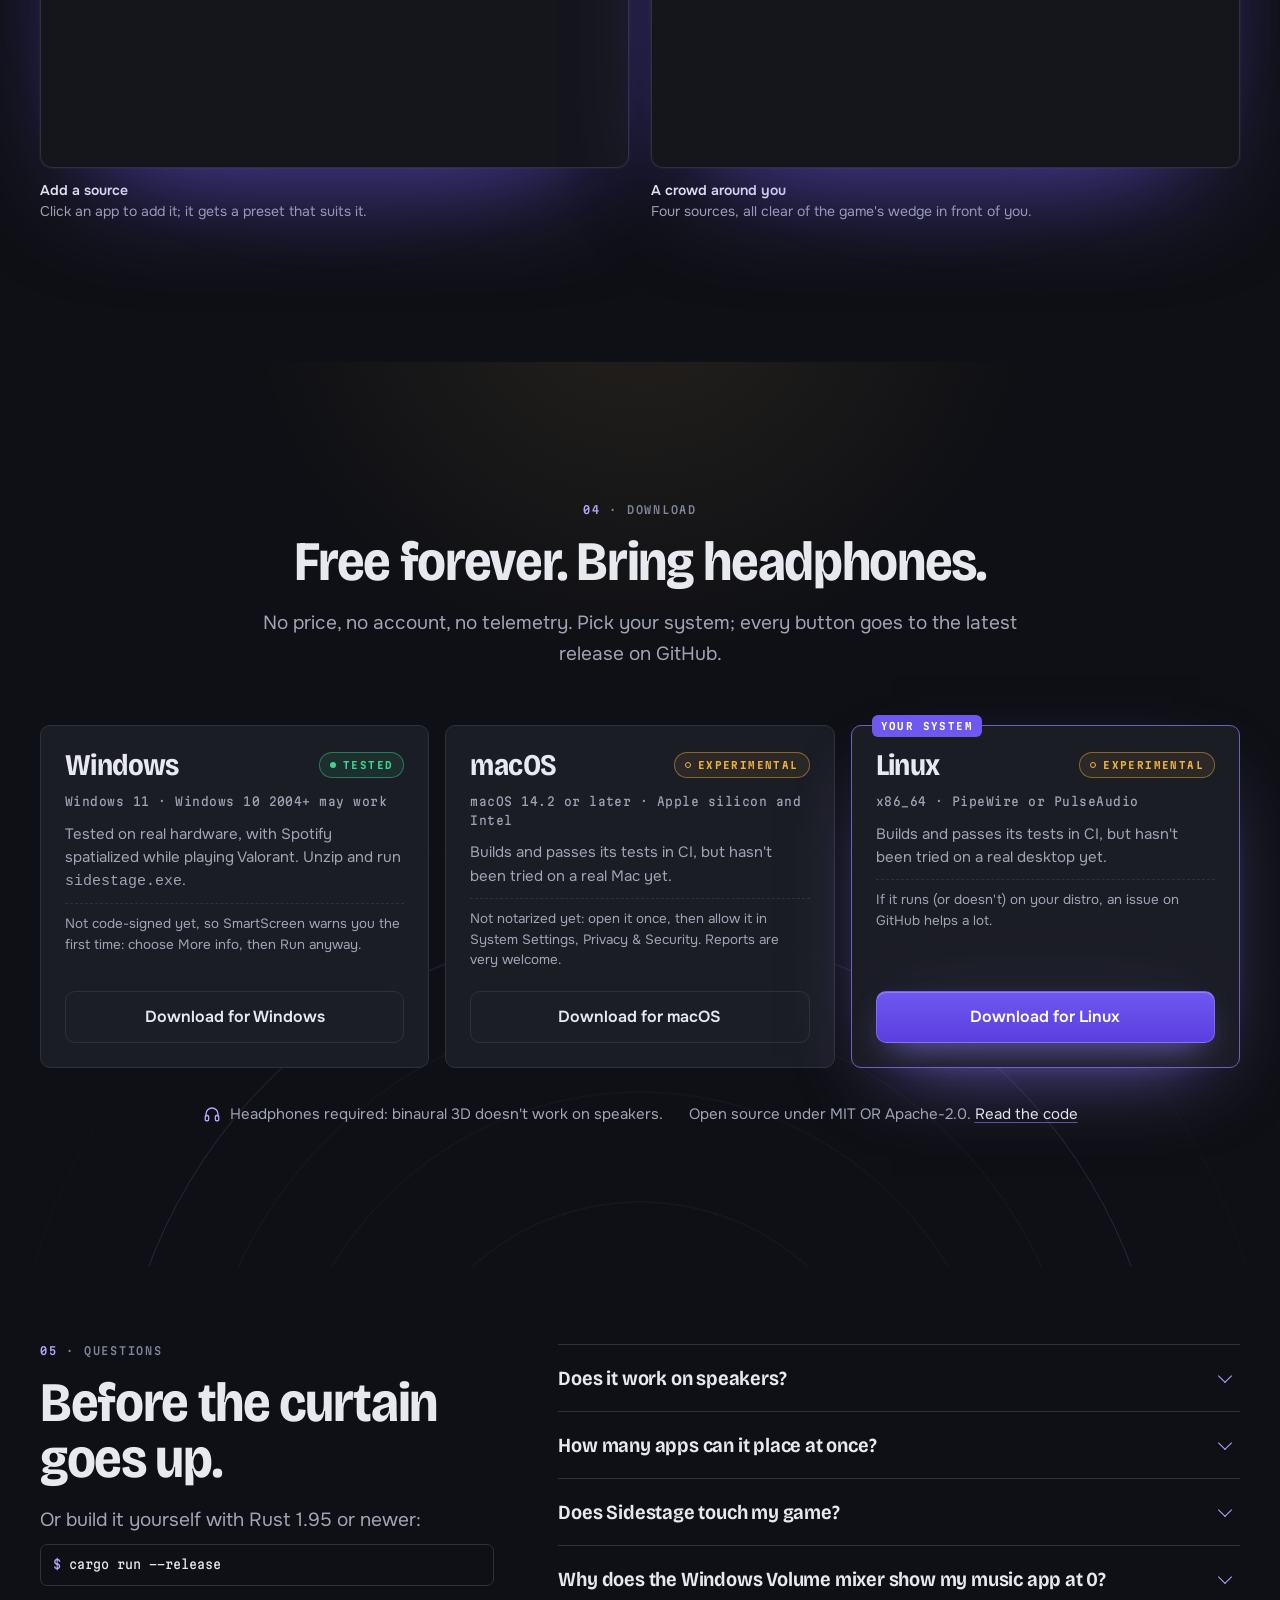
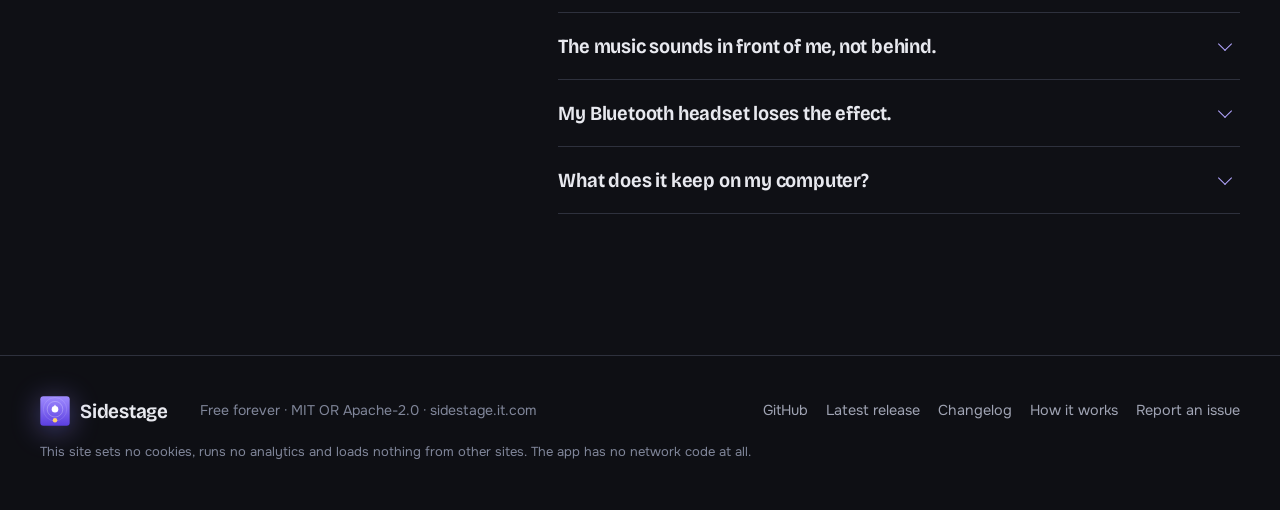
==== commit 92ec833e: "Website: smooth the remaining blinks and never serve stale code - The music puck's beat glow pulsed " ====
--- a/website/index.html
+++ b/website/index.html
@@ -21,9 +21,9 @@
 <meta name="twitter:card" content="summary_large_image">
 <link rel="preload" href="fonts/bricolage-grotesque-latin.woff2" as="font" type="font/woff2" crossorigin>
 <link rel="preload" href="fonts/onest-latin.woff2" as="font" type="font/woff2" crossorigin>
-<link rel="stylesheet" href="css/site.css">
+<link rel="stylesheet" href="css/site.css?v=dev">
 <script>if ('IntersectionObserver' in window) document.documentElement.classList.add('js');</script>
-<script type="module" src="js/site.js"></script>
+<script type="module" src="js/site.js?v=dev"></script>
 </head>
 <body>
 <a class="skip" href="#main">Skip to content</a>
--- a/website/css/site.css
+++ b/website/css/site.css
@@ -54,7 +54,7 @@
   radial-gradient(40vmax 34vmax at 6% 92%, color-mix(in srgb, var(--info) 6%, transparent), transparent 70%),
   radial-gradient(70vmax 50vmax at 50% 118%, color-mix(in srgb, var(--accent-strong) 11%, transparent), transparent 70%),
   var(--stage)}
-.grain{position:fixed;inset:0;z-index:-1;pointer-events:none;opacity:.07;mix-blend-mode:soft-light;
+.grain{position:fixed;inset:0;z-index:-1;pointer-events:none;opacity:.035;
   background-image:url("data:image/svg+xml,%3Csvg xmlns='http://www.w3.org/2000/svg' width='180' height='180'%3E%3Cfilter id='n'%3E%3CfeTurbulence type='fractalNoise' baseFrequency='.85' numOctaves='2' stitchTiles='stitch'/%3E%3CfeColorMatrix values='0 0 0 0 1 0 0 0 0 1 0 0 0 0 1 0 0 0 .7 0'/%3E%3C/filter%3E%3Crect width='100%25' height='100%25' filter='url(%23n)'/%3E%3C/svg%3E")}
 
 /* Type */
@@ -65,7 +65,7 @@
 .display{font-family:var(--font-display);font-weight:700;font-stretch:90%;letter-spacing:-.025em}
 
 /* ------------------------------------------------------------------------------- Nav */
-.nav{position:fixed;top:0;left:0;right:0;z-index:50;height:64px;display:flex;align-items:center;border-bottom:1px solid transparent;transition:background-color .35s, border-color .35s, backdrop-filter .35s}
+.nav{position:fixed;top:0;left:0;right:0;z-index:50;height:64px;display:flex;align-items:center;border-bottom:1px solid transparent;transition:background-color .35s, border-color .35s}
 .nav.scrolled{background:color-mix(in srgb, var(--stage) 74%, transparent);-webkit-backdrop-filter:blur(14px) saturate(1.3);backdrop-filter:blur(14px) saturate(1.3);border-bottom-color:color-mix(in srgb, var(--border) 75%, transparent)}
 .nav-inner{width:100%;max-width:var(--wrap);margin:0 auto;padding:0 var(--gutter);display:flex;align-items:center;gap:20px}
 .brand{display:inline-flex;align-items:center;gap:10px;text-decoration:none;font-family:var(--font-display);font-weight:650;font-size:1.25rem;font-stretch:94%;letter-spacing:-.012em;line-height:1}
@@ -135,7 +135,7 @@
 .fring{fill:none;stroke:var(--text);stroke-width:1;vector-effect:non-scaling-stroke;transform-box:fill-box;transform-origin:center}
 .spoke{stroke:var(--text);stroke-opacity:.03;stroke-width:1;vector-effect:non-scaling-stroke}
 .wedge{fill:var(--info);fill-opacity:.07;transition:fill-opacity .6s ease}
-.game-loud .wedge{fill-opacity:.15;transition:fill-opacity .1s}
+.game-loud .wedge{fill-opacity:.13;transition:fill-opacity .25s}
 .wedge-edge{stroke:var(--info);stroke-opacity:.18;stroke-width:1;vector-effect:non-scaling-stroke}
 .game-label{fill:var(--info);fill-opacity:.75;font-family:var(--font-mono);font-weight:500;letter-spacing:.14em}
 .rl rect{fill:var(--stage)}
@@ -164,21 +164,21 @@
 .puck-voice .gl-s,.puck-pod .gl-s{stroke:var(--on-warm)}
 .puck-voice .gl-cut{fill:var(--c-voice)}
 .p-duck{fill:none;stroke:var(--warn);stroke-width:2;vector-effect:non-scaling-stroke;opacity:0}
-.p-speak{fill:none;stroke:var(--c-voice);stroke-width:2;vector-effect:non-scaling-stroke;opacity:0;transition:opacity .15s}
+.p-speak{fill:none;stroke:var(--c-voice);stroke-width:2;vector-effect:non-scaling-stroke;opacity:0;transition:opacity .35s}
 .speaking .p-speak{opacity:.95}
 .p-core{transition:opacity .3s ease}
-.ducked .p-core{opacity:.6;transition:opacity .08s}
+.ducked .p-core{opacity:.62;transition:opacity .3s}
 .p-focus{fill:none;stroke:var(--text);stroke-width:2;stroke-dasharray:4 4;vector-effect:non-scaling-stroke;opacity:0}
 .puck:focus{outline:none}
 .puck:focus-visible .p-focus{opacity:1}
 .puck:focus-visible .p-body{stroke:var(--text);stroke-width:2.5}
 .pop.landed{animation:pop .7s cubic-bezier(.3,1.7,.5,1) both}
 @keyframes pop{0%{transform:scale(1.32)}100%{transform:scale(1)}}
-.idle .puck-music .p-glow{animation:beat 1.4286s cubic-bezier(.2,.7,.4,1) infinite}
+.idle .puck-music .p-glow{animation:beat 1.4286s ease-in-out infinite}
 .idle .puck-pod .p-glow{animation:breathe 4.4s ease-in-out infinite alternate}
 .idle .puck-voice .p-glow{transition:transform .3s ease, opacity .3s}
 .idle .puck-voice:not(.speaking) .p-glow{transform:scale(.88);opacity:.75}
-@keyframes beat{0%{transform:scale(1.14);opacity:1}100%{transform:scale(.94);opacity:.72}}
+@keyframes beat{0%,100%{transform:scale(.94);opacity:.72}18%{transform:scale(1.12);opacity:1}}
 @keyframes breathe{from{transform:scale(.9);opacity:.72}to{transform:scale(1.08);opacity:1}}
 
 /* Intro choreography for radar parts */
@@ -200,8 +200,8 @@
 
 /* Label chips (HTML, so they stay legible at any radar size) */
 .chip{position:absolute;z-index:3;display:flex;align-items:center;gap:9px;padding:7px 11px 7px 9px;border-radius:9px;white-space:nowrap;pointer-events:none;
-  background:color-mix(in srgb, var(--surface) 84%, transparent);border:1px solid color-mix(in srgb, var(--c) 38%, var(--border));
-  -webkit-backdrop-filter:blur(8px);backdrop-filter:blur(8px);box-shadow:0 10px 30px -14px color-mix(in srgb, var(--c) 60%, transparent);
+  background:color-mix(in srgb, var(--surface) 96%, transparent);border:1px solid color-mix(in srgb, var(--c) 38%, var(--border));
+  box-shadow:0 10px 30px -14px color-mix(in srgb, var(--c) 60%, transparent);
   font-family:var(--font-mono);font-size:.6875rem;line-height:1.3;font-stretch:87.5%;
   transform:translate(var(--tx, -50%), var(--ty, 0)) translateY(var(--dy, 8px));opacity:0;transition:opacity .6s ease, transform .7s var(--ease)}
 .chip.on{opacity:1;--dy:0px}
@@ -220,19 +220,17 @@
 .sb-game i{background:var(--info)}
 .sb-duck{color:var(--text-faint)}
 .sb-duck i{border:1.5px solid currentColor}
-.sb-duck.on{color:var(--warn);border-color:color-mix(in srgb, var(--warn) 55%, transparent);box-shadow:0 0 22px -6px color-mix(in srgb, var(--warn) 70%, transparent);transition:none}
+.sb-duck.on{color:var(--warn);border-color:color-mix(in srgb, var(--warn) 55%, transparent);box-shadow:0 0 22px -6px color-mix(in srgb, var(--warn) 70%, transparent)}
 .sb-duck.on i{background:var(--warn);border-color:var(--warn)}
 .stage-note{text-align:center;margin:14px auto 0;max-width:36em;font-size:.8125rem;line-height:1.5;color:var(--text-dim)}
 .tag-new{display:inline-block;margin-right:6px;padding:2px 7px;border-radius:5px;border:1px solid color-mix(in srgb, var(--accent) 50%, transparent);background:color-mix(in srgb, var(--accent) 14%, transparent);color:var(--accent-hi);
   font-family:var(--font-mono);font-size:.625rem;font-weight:600;font-stretch:87.5%;letter-spacing:.14em;text-transform:uppercase;vertical-align:1px}
 
 /* Hero load sequence (text) */
-.js .rise{animation:rise .9s var(--ease) both;animation-delay:var(--d, 0ms)}
+.js .rise{animation:rise .9s var(--ease) backwards;animation-delay:var(--d, 0ms)}
 @keyframes rise{from{opacity:0;transform:translateY(14px)}to{opacity:1;transform:none}}
-.js h1 .w{animation:wordIn 1.15s var(--ease) both;animation-delay:calc(160ms + var(--i) * 75ms)}
-.js h1 .w.wings{animation:wordIn 1.15s var(--ease) both, wingBreath 5.6s ease-in-out infinite alternate;animation-delay:calc(160ms + var(--i) * 75ms), 2.6s}
-@keyframes wordIn{from{opacity:0;transform:translateY(.32em);font-weight:300;font-stretch:75%;filter:blur(8px)}to{opacity:1;transform:none;font-weight:700;font-stretch:90%;filter:blur(0)}}
-@keyframes wingBreath{from{font-stretch:90%;letter-spacing:-.025em}to{font-stretch:100%;letter-spacing:.012em}}
+.js h1 .w{animation:wordIn 1.15s var(--ease) backwards;animation-delay:calc(160ms + var(--i) * 75ms)}
+@keyframes wordIn{from{opacity:0;transform:translateY(.32em);font-weight:300;font-stretch:75%;filter:blur(8px)}to{opacity:1;transform:none;font-weight:700;font-stretch:90%;filter:none}}
 
 @media (max-width:980px){
   .hero{padding-top:96px;min-height:0}
@@ -405,8 +403,8 @@
 .stage-light{position:absolute;left:50%;top:-10%;width:min(1100px, 140vw);height:900px;transform:translateX(-50%);pointer-events:none;z-index:-1;
   background:radial-gradient(50% 60% at 50% 0%, color-mix(in srgb, var(--light) 9%, transparent), transparent 75%)}
 .platforms{display:grid;grid-template-columns:repeat(3, minmax(0, 1fr));gap:16px;margin-top:8px}
-.plat{position:relative;display:flex;flex-direction:column;padding:24px;border-radius:var(--r-card);background:color-mix(in srgb, var(--surface) 88%, transparent);border:1px solid var(--border);
-  -webkit-backdrop-filter:blur(6px);backdrop-filter:blur(6px);transition:border-color .3s, transform .3s var(--ease)}
+.plat{position:relative;display:flex;flex-direction:column;padding:24px;border-radius:var(--r-card);background:color-mix(in srgb, var(--surface) 96%, transparent);border:1px solid var(--border);
+  transition:border-color .3s, transform .3s var(--ease)}
 .plat:hover{transform:translateY(-2px);border-color:color-mix(in srgb, var(--accent) 45%, var(--border))}
 .plat.mine{border-color:color-mix(in srgb, var(--accent) 65%, var(--border));box-shadow:0 30px 80px -40px color-mix(in srgb, var(--accent) 80%, transparent)}
 .plat-top{display:flex;align-items:center;justify-content:space-between;gap:12px}
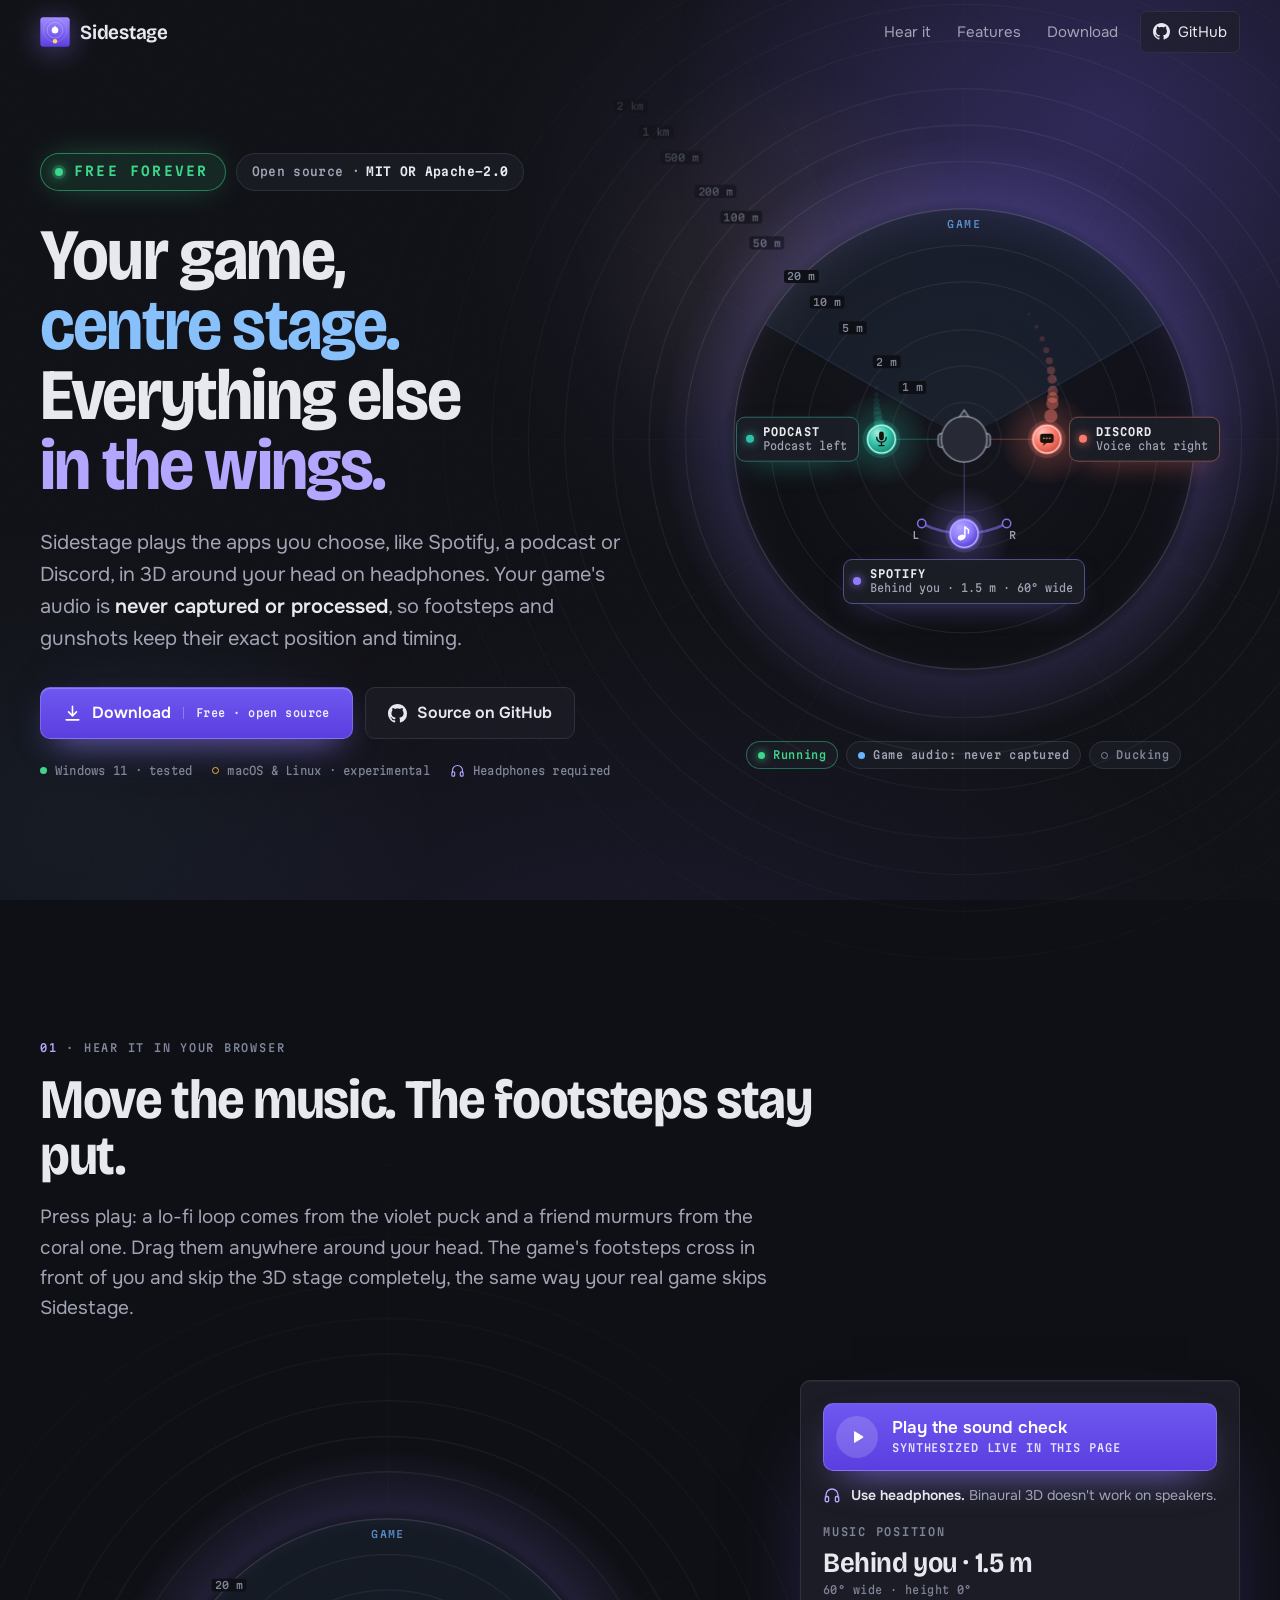
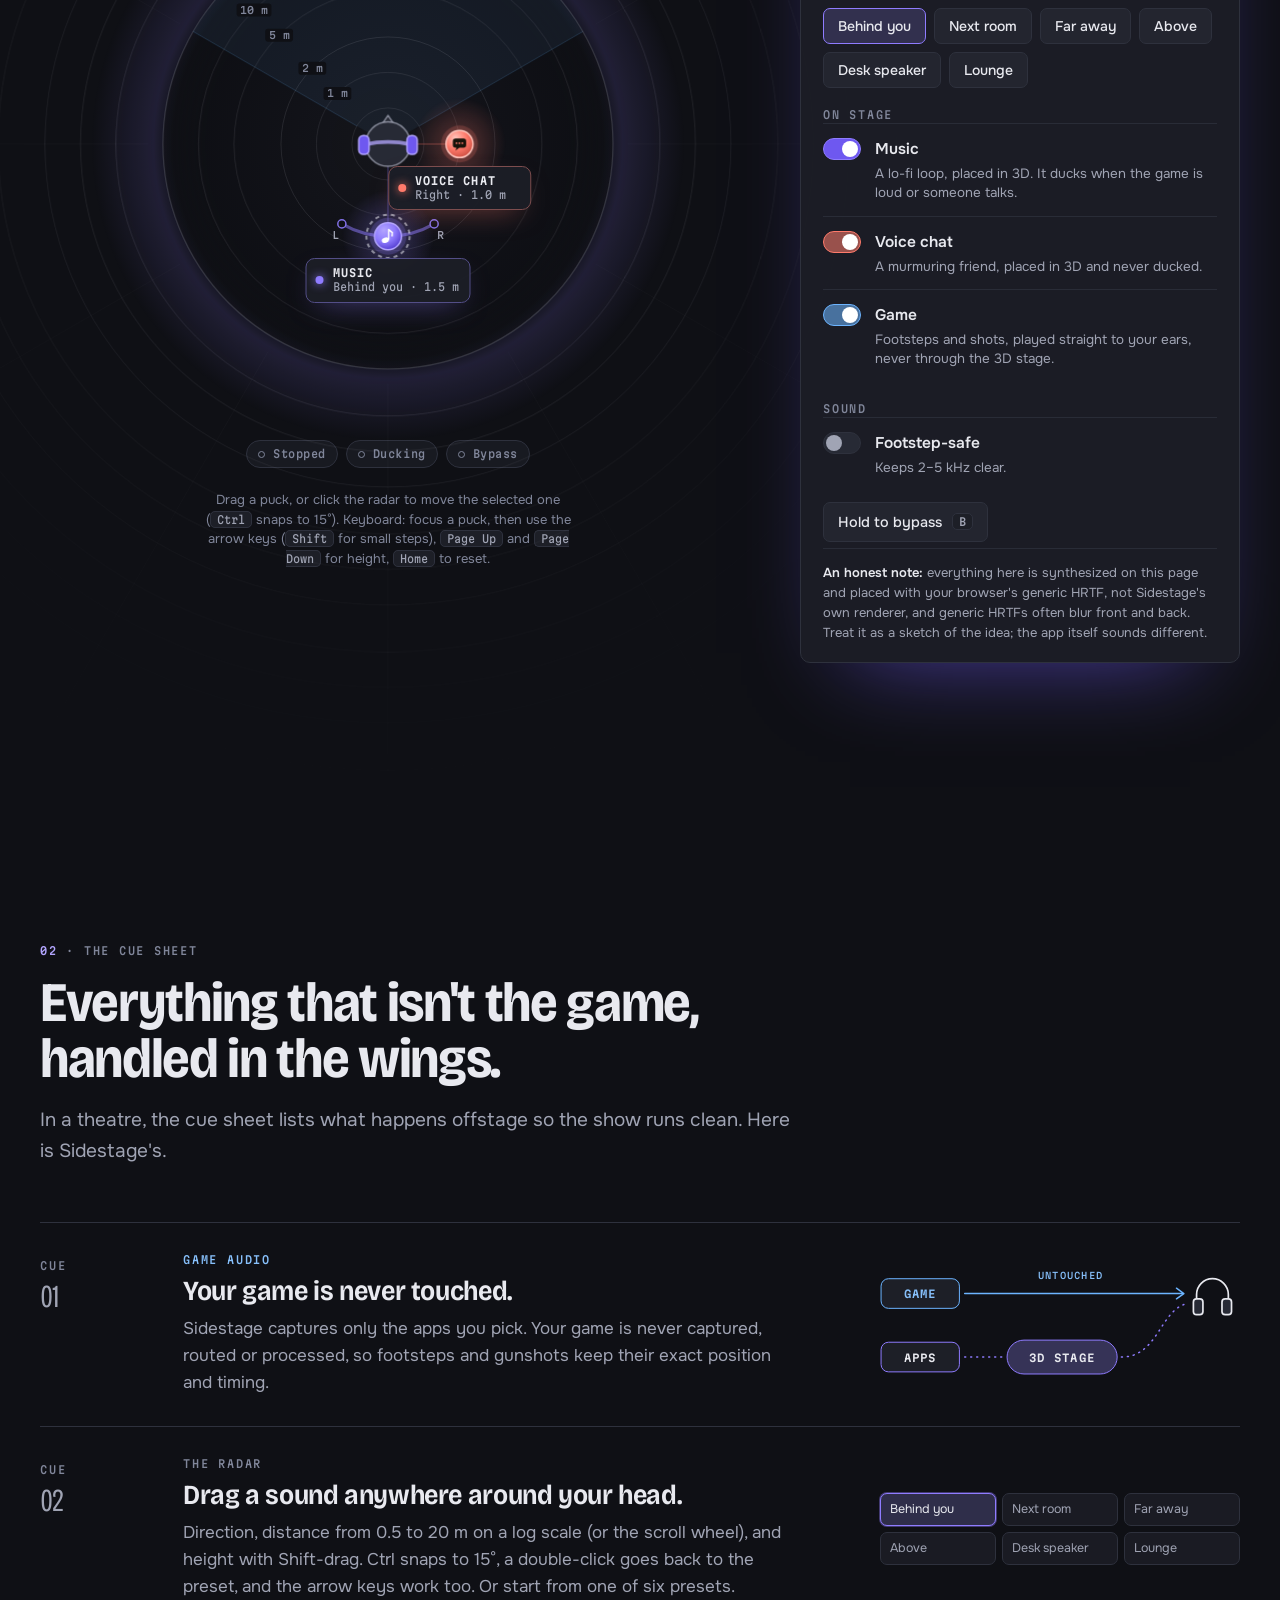
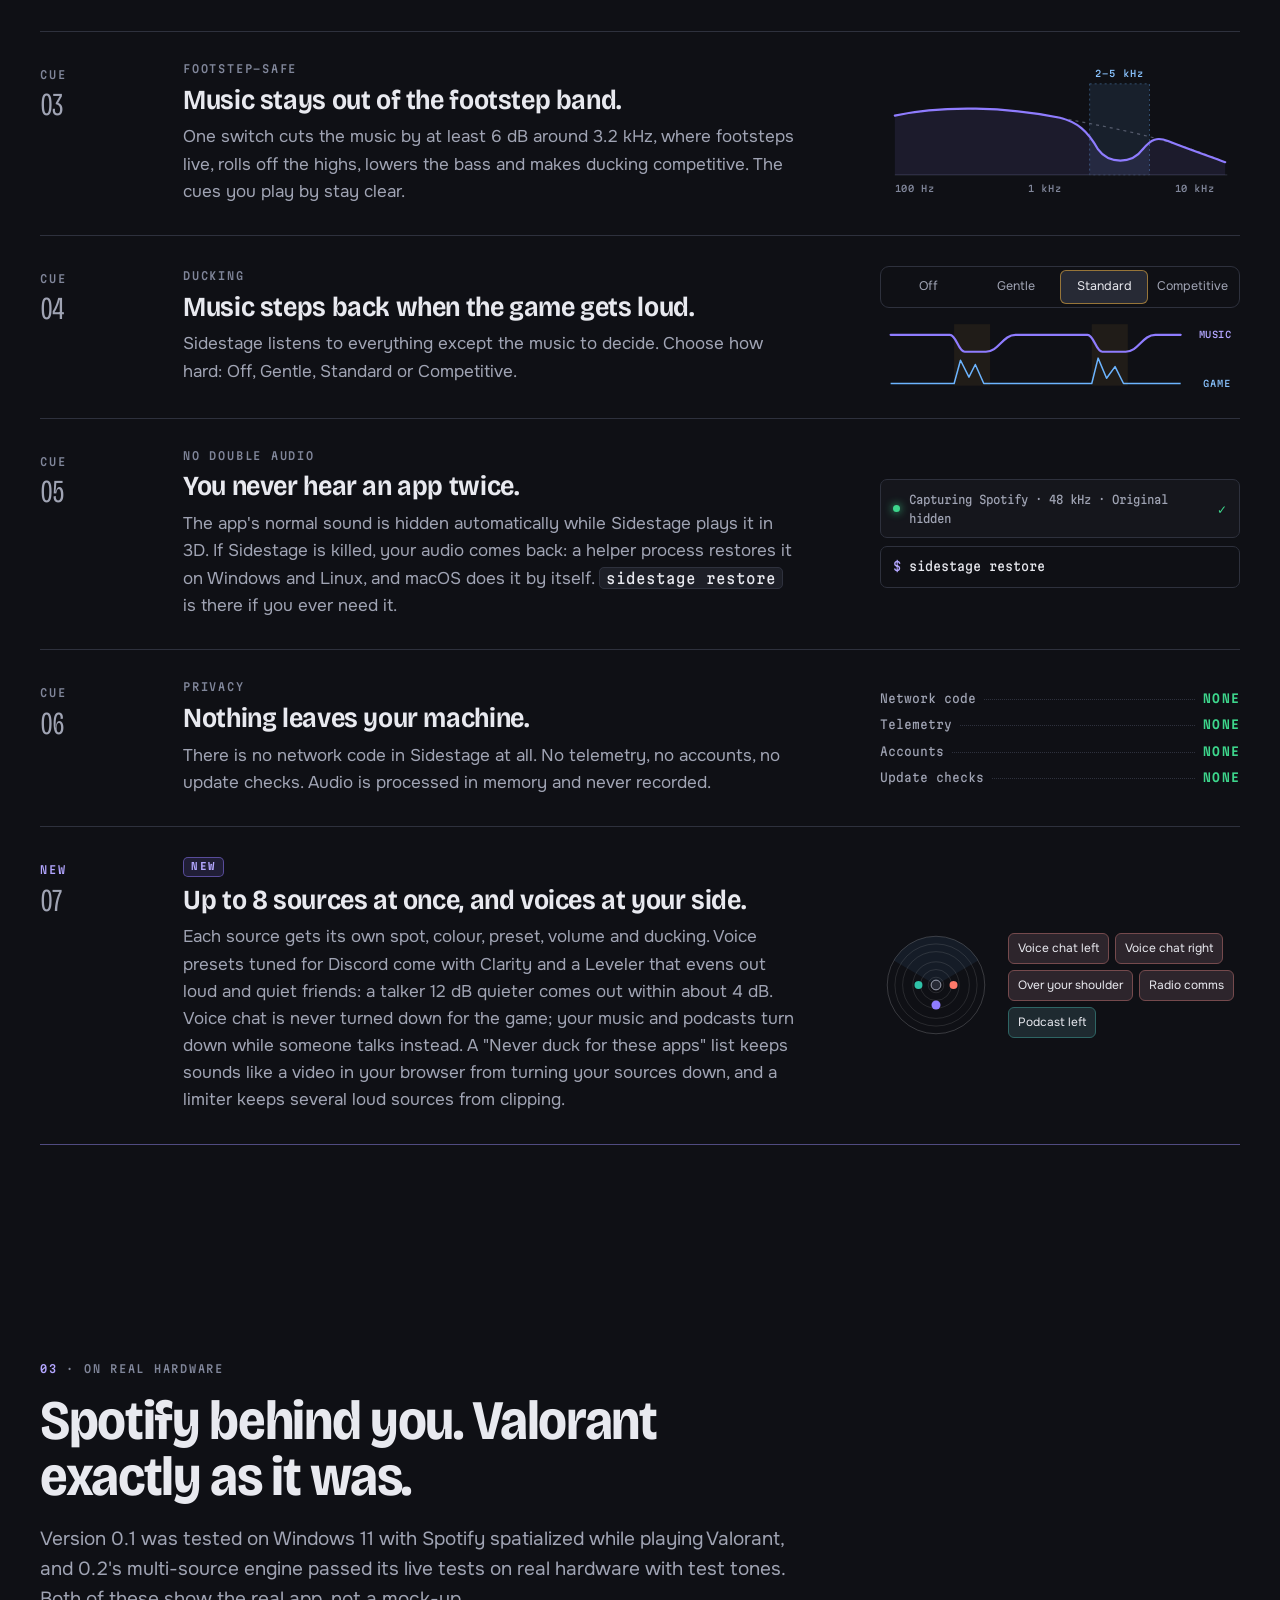
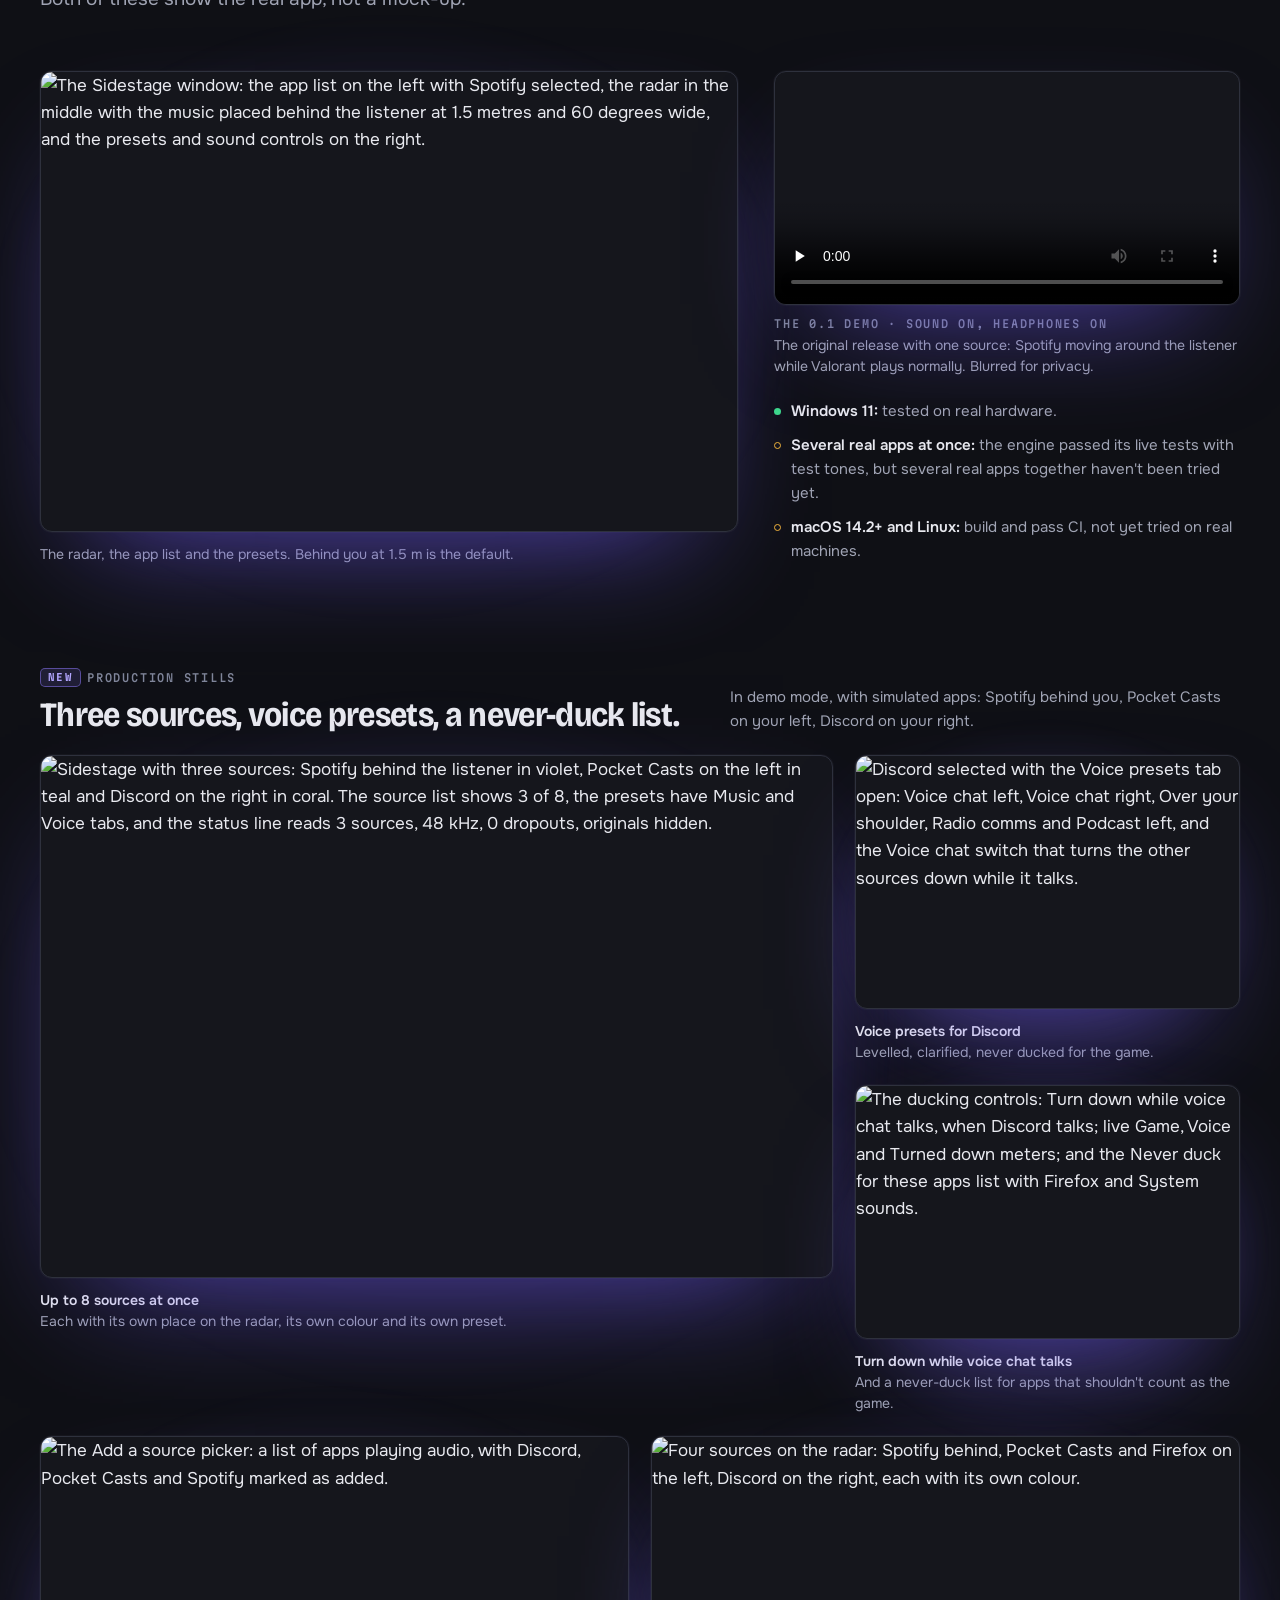
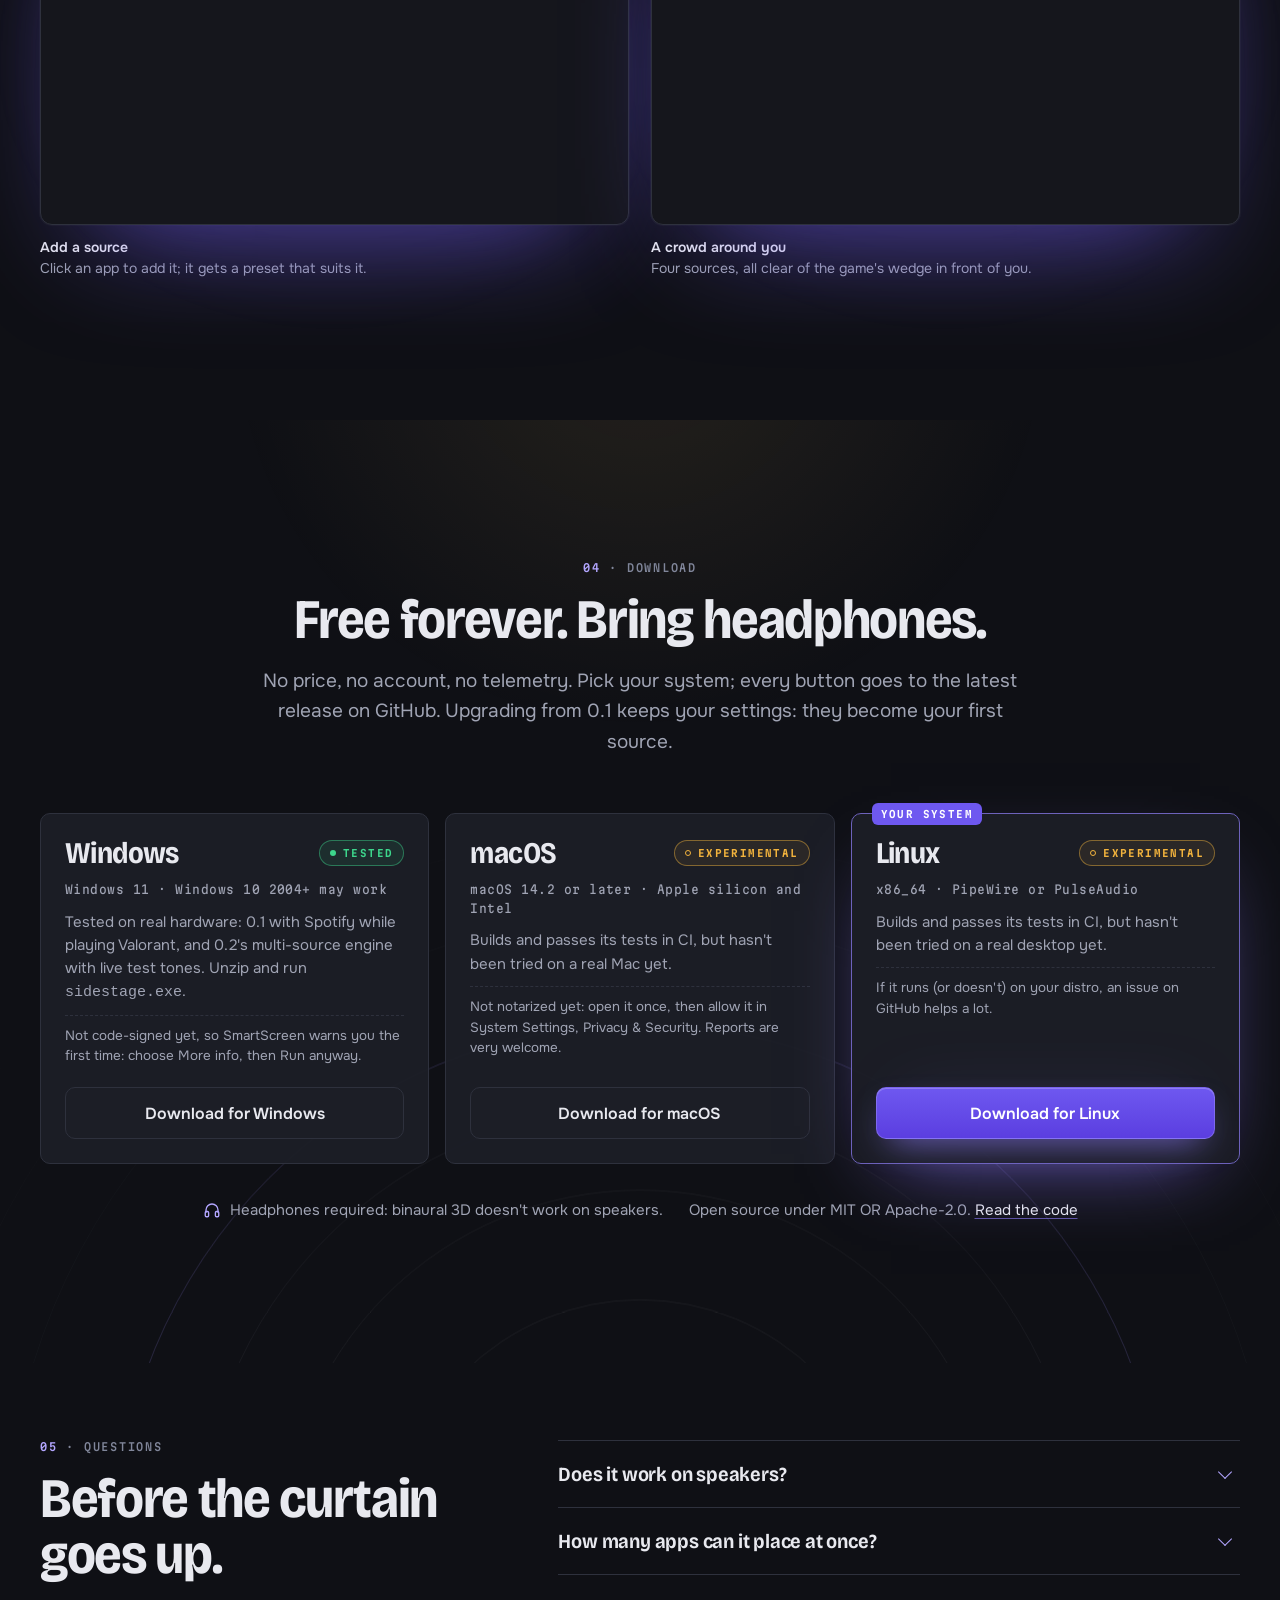
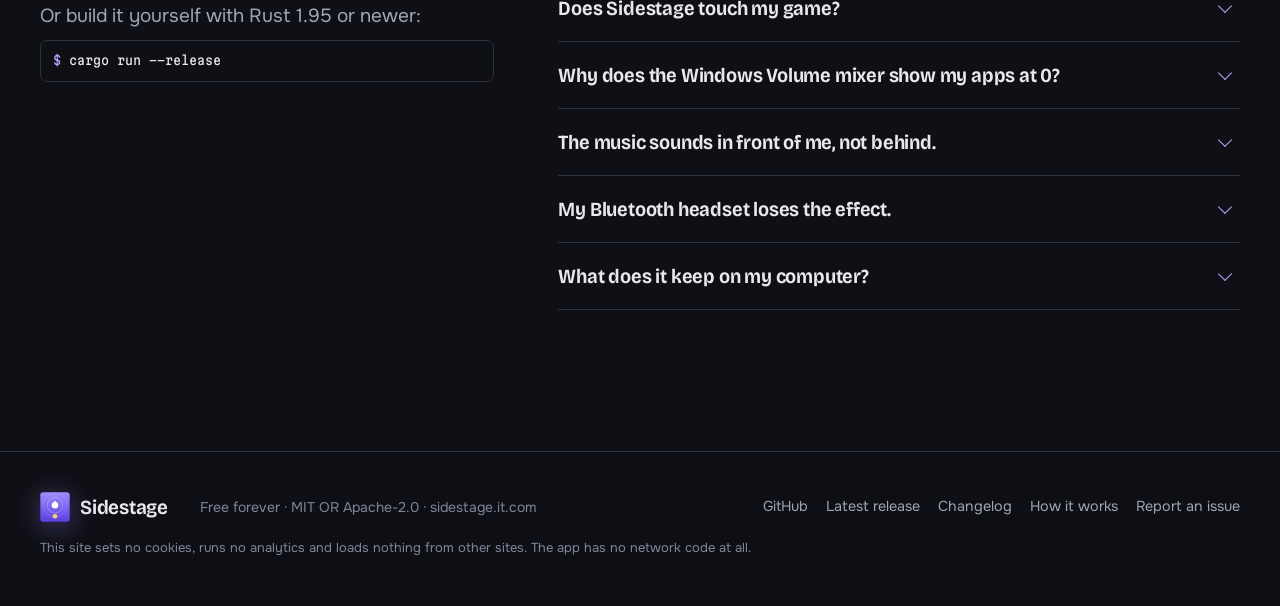
==== commit 32bbfcf1: "Website: show the multi-source update as released (0.2.0) Switches data-update to "out", so the "com" ====
--- a/website/index.html
+++ b/website/index.html
@@ -1,7 +1,7 @@
 <!doctype html>
-<!-- data-update: "next" while the multi-source update is still being built, "out" once it ships
-     (switches the "coming next" tags and wording; see website/README.md). -->
-<html lang="en" data-update="next">
+<!-- data-update: "out" since 0.2.0 shipped the multi-source update ("next" shows it as coming;
+     the .if-next / .if-out wording switches with it, see website/README.md). -->
+<html lang="en" data-update="out">
 <head>
 <meta charset="utf-8">
 <meta name="viewport" content="width=device-width, initial-scale=1, viewport-fit=cover">
@@ -319,7 +319,7 @@
         <div class="cue-body">
           <p class="label"><span class="tag-new"><span class="if-next">New · coming next</span><span class="if-out">New</span></span></p>
           <h3>Up to 8 sources at once, and voices at your side.</h3>
-          <p>Each source gets its own position, colour and preset. Voice-chat presets tuned for Discord come with a clarity boost and a leveler: a friend who is 12 dB louder or quieter comes out within about 4 dB. Voice chat is never ducked for the game, your other sources can turn down while it talks, and a "Never duck for these apps" list keeps sounds like a video in your browser from turning your sources down.</p>
+          <p>Each source gets its own spot, colour, preset, volume and ducking. Voice presets tuned for Discord come with Clarity and a Leveler that evens out loud and quiet friends: a talker 12 dB quieter comes out within about 4 dB. Voice chat is never turned down for the game; your music and podcasts turn down while someone talks instead. A "Never duck for these apps" list keeps sounds like a video in your browser from turning your sources down, and a limiter keeps several loud sources from clipping.</p>
         </div>
         <div class="cue-vis" aria-hidden="true">
           <div class="next-vis">
@@ -345,7 +345,7 @@
     <div class="sec-head">
       <p class="label"><span class="n">03</span> · On real hardware</p>
       <h2 class="kin" id="proof-title">Spotify behind you. Valorant exactly as it was.</h2>
-      <p class="reveal">Version 0.1 was tested on Windows 11 with Spotify spatialized while playing Valorant. Both of these show the real app, not a mock-up.</p>
+      <p class="reveal">Version 0.1 was tested on Windows 11 with Spotify spatialized while playing Valorant<span class="if-out">, and 0.2's multi-source engine passed its live tests on real hardware with test tones</span>. Both of these show the real app, not a mock-up.</p>
     </div>
     <div class="proof-grid">
       <figure class="shot reveal">
@@ -359,6 +359,7 @@
         </figure>
         <ul class="facts">
           <li><span><b>Windows 11:</b> tested on real hardware.</span></li>
+          <li class="x if-out"><span><b>Several real apps at once:</b> the engine passed its live tests with test tones, but several real apps together haven't been tried yet.</span></li>
           <li class="x"><span><b>macOS 14.2+ and Linux:</b> build and pass CI, not yet tried on real machines.</span></li>
         </ul>
       </div>
@@ -370,7 +371,7 @@
           <p class="label"><span class="tag-new"><span class="if-next">Coming next</span><span class="if-out">New</span></span>Production stills</p>
           <h3>Three sources, voice presets, a never-duck list.</h3>
         </div>
-        <p>The multi-source update in demo mode, with simulated apps: Spotify behind you, Pocket Casts on your left, Discord on your right.</p>
+        <p>In demo mode, with simulated apps: Spotify behind you, Pocket Casts on your left, Discord on your right.</p>
       </div>
       <ul class="stills-grid">
         <li class="still s-lead reveal">
@@ -416,14 +417,15 @@
     <div class="sec-head center">
       <p class="label"><span class="n">04</span> · Download</p>
       <h2 class="kin" id="download-title">Free forever. Bring headphones.</h2>
-      <p class="reveal">No price, no account, no telemetry. Pick your system; every button goes to the latest release on GitHub.</p>
+      <p class="reveal">No price, no account, no telemetry. Pick your system; every button goes to the latest release on GitHub.<span class="if-out"> Upgrading from 0.1 keeps your settings: they become your first source.</span></p>
     </div>
     <div class="platforms">
       <article class="plat reveal" data-os="win">
         <span class="mine-tag">Your system</span>
         <div class="plat-top"><h3>Windows</h3><span class="status ok"><i aria-hidden="true"></i>Tested</span></div>
         <p class="plat-req">Windows 11 · Windows 10 2004+ may work</p>
-        <p>Tested on real hardware, with Spotify spatialized while playing Valorant. Unzip and run <code>sidestage.exe</code>.</p>
+        <p class="if-next">Tested on real hardware, with Spotify spatialized while playing Valorant. Unzip and run <code>sidestage.exe</code>.</p>
+        <p class="if-out">Tested on real hardware: 0.1 with Spotify while playing Valorant, and 0.2's multi-source engine with live test tones. Unzip and run <code>sidestage.exe</code>.</p>
         <p class="fine">Not code-signed yet, so SmartScreen warns you the first time: choose More info, then Run anyway.</p>
         <a class="btn btn-primary" href="https://github.com/pixityy/Sidestage/releases/latest">Download for Windows</a>
       </article>
@@ -475,8 +477,8 @@
         <p>Never. It captures only the apps you choose. The game's audio is not captured, routed or processed, so its footsteps and gunshots keep their exact position and timing.</p>
       </details>
       <details>
-        <summary>Why does the Windows Volume mixer show my music app at 0?</summary>
-        <p>That is how the original is hidden on Windows: the app is turned down to -120 dB and the captured copy is boosted back by the same amount. Use Sidestage's own volume slider instead. If Sidestage is killed, a helper process puts the app's volume back right away.</p>
+        <summary>Why does the Windows Volume mixer show my apps at 0?</summary>
+        <p>That is how the originals are hidden on Windows: each source's app is turned down to -120 dB and its captured copy is boosted back by the same amount. Use Sidestage's own volume sliders instead. If Sidestage is killed, a helper process puts the volumes back right away.</p>
       </details>
       <details>
         <summary>The music sounds in front of me, not behind.</summary>
--- a/website/css/site.css
+++ b/website/css/site.css
@@ -66,7 +66,7 @@
 
 /* ------------------------------------------------------------------------------- Nav */
 .nav{position:fixed;top:0;left:0;right:0;z-index:50;height:64px;display:flex;align-items:center;border-bottom:1px solid transparent;transition:background-color .35s, border-color .35s}
-.nav.scrolled{background:color-mix(in srgb, var(--stage) 74%, transparent);-webkit-backdrop-filter:blur(14px) saturate(1.3);backdrop-filter:blur(14px) saturate(1.3);border-bottom-color:color-mix(in srgb, var(--border) 75%, transparent)}
+.nav.scrolled{background:color-mix(in srgb, var(--stage) 94%, transparent);border-bottom-color:color-mix(in srgb, var(--border) 75%, transparent)}
 .nav-inner{width:100%;max-width:var(--wrap);margin:0 auto;padding:0 var(--gutter);display:flex;align-items:center;gap:20px}
 .brand{display:inline-flex;align-items:center;gap:10px;text-decoration:none;font-family:var(--font-display);font-weight:650;font-size:1.25rem;font-stretch:94%;letter-spacing:-.012em;line-height:1}
 .brand svg{width:30px;height:30px;flex:none;filter:drop-shadow(0 4px 14px color-mix(in srgb, var(--accent) 45%, transparent))}
@@ -95,7 +95,9 @@
 
 /* --------------------------------------------------------------------------------- Hero */
 .hero{position:relative;min-height:100vh;min-height:100svh;display:flex;align-items:center;padding:104px 0 72px}
-.hero-glow{position:absolute;pointer-events:none;border-radius:50%;filter:blur(10px)}
+.hero-glow{position:absolute;pointer-events:none;border-radius:50%}
+/* Parallax layers get their own compositor layer up front, so scrolling only moves them. */
+[data-speed],[data-depth]{will-change:transform}
 .hg-a{width:70vmax;height:70vmax;right:-22vmax;top:-26vmax;background:radial-gradient(closest-side, color-mix(in srgb, var(--accent-strong) 22%, transparent), transparent)}
 .hg-b{width:34vmax;height:34vmax;right:22vw;top:6vh;background:radial-gradient(closest-side, color-mix(in srgb, var(--light) 7%, transparent), transparent)}
 .hero-grid{position:relative;width:100%;max-width:var(--wrap);margin:0 auto;padding:0 var(--gutter);display:grid;grid-template-columns:minmax(0, 1.08fr) minmax(0, 1fr);gap:clamp(24px, 4vw, 64px);align-items:center}
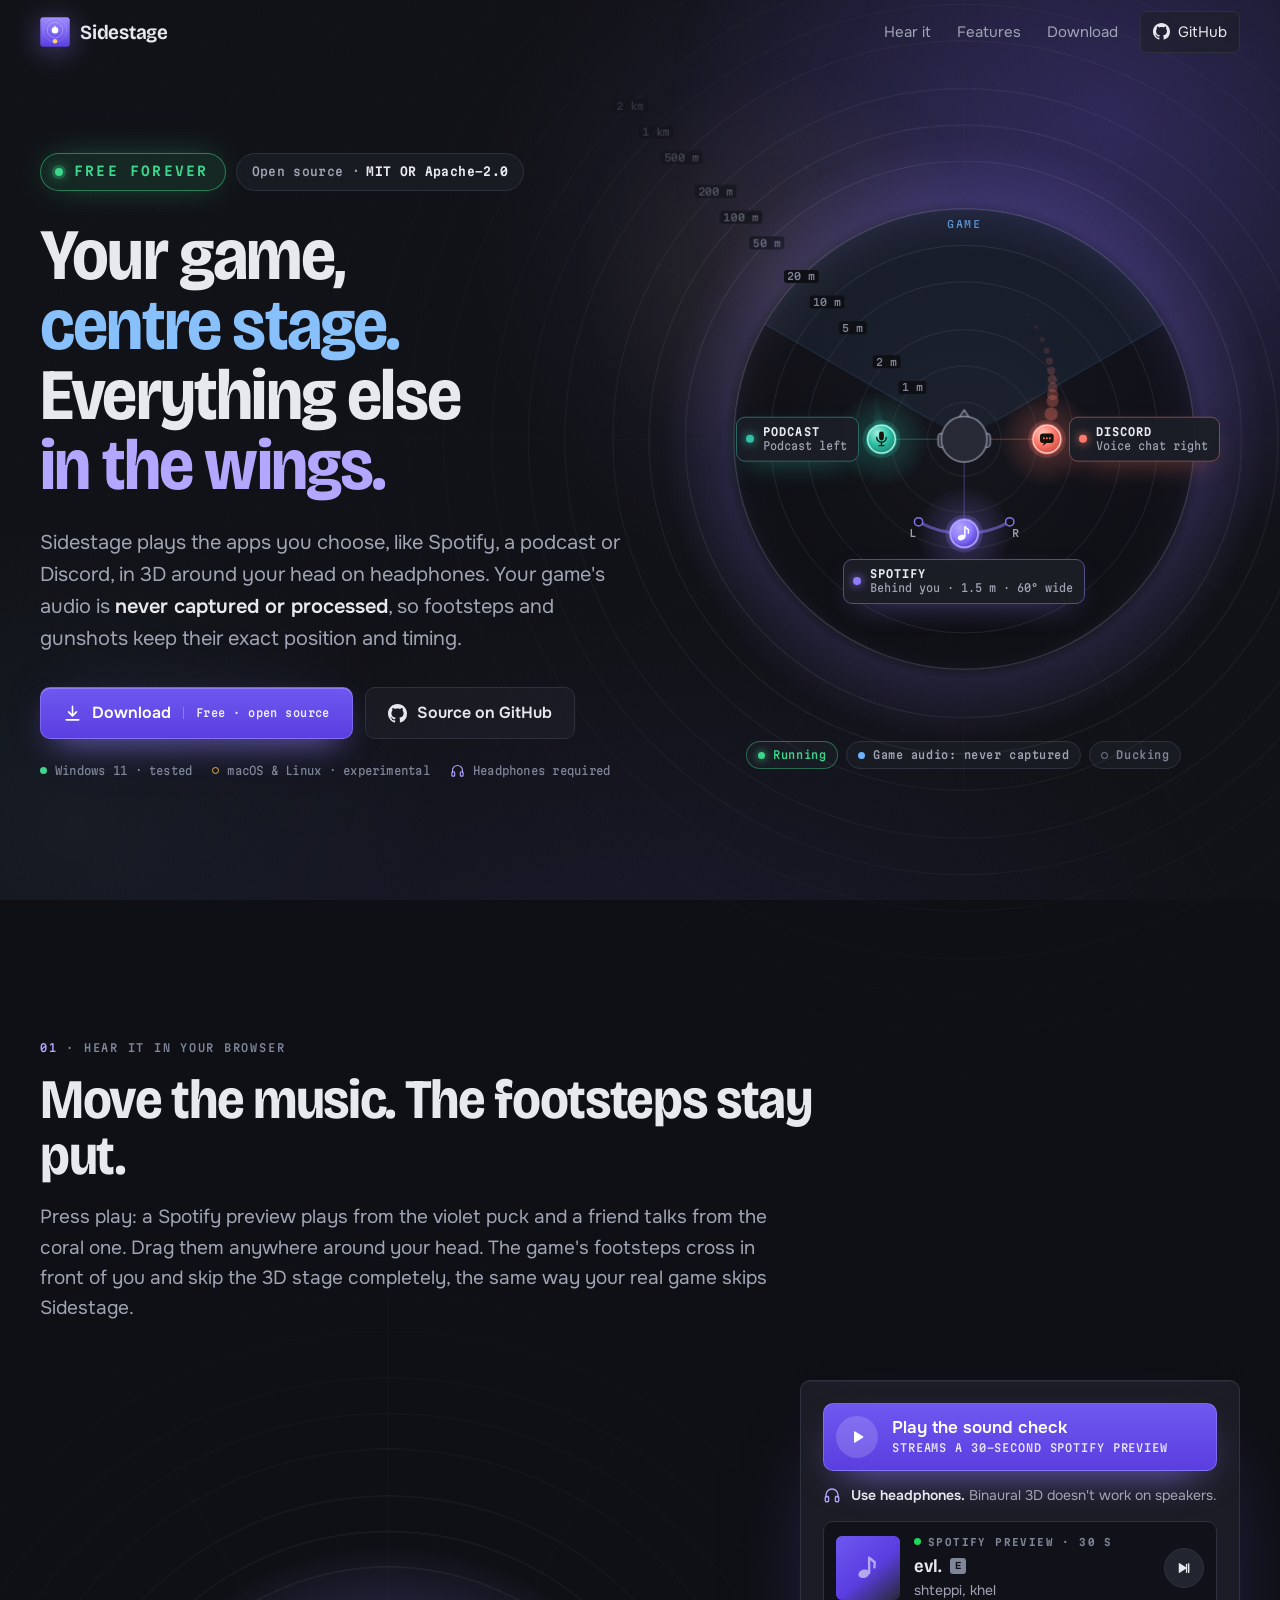
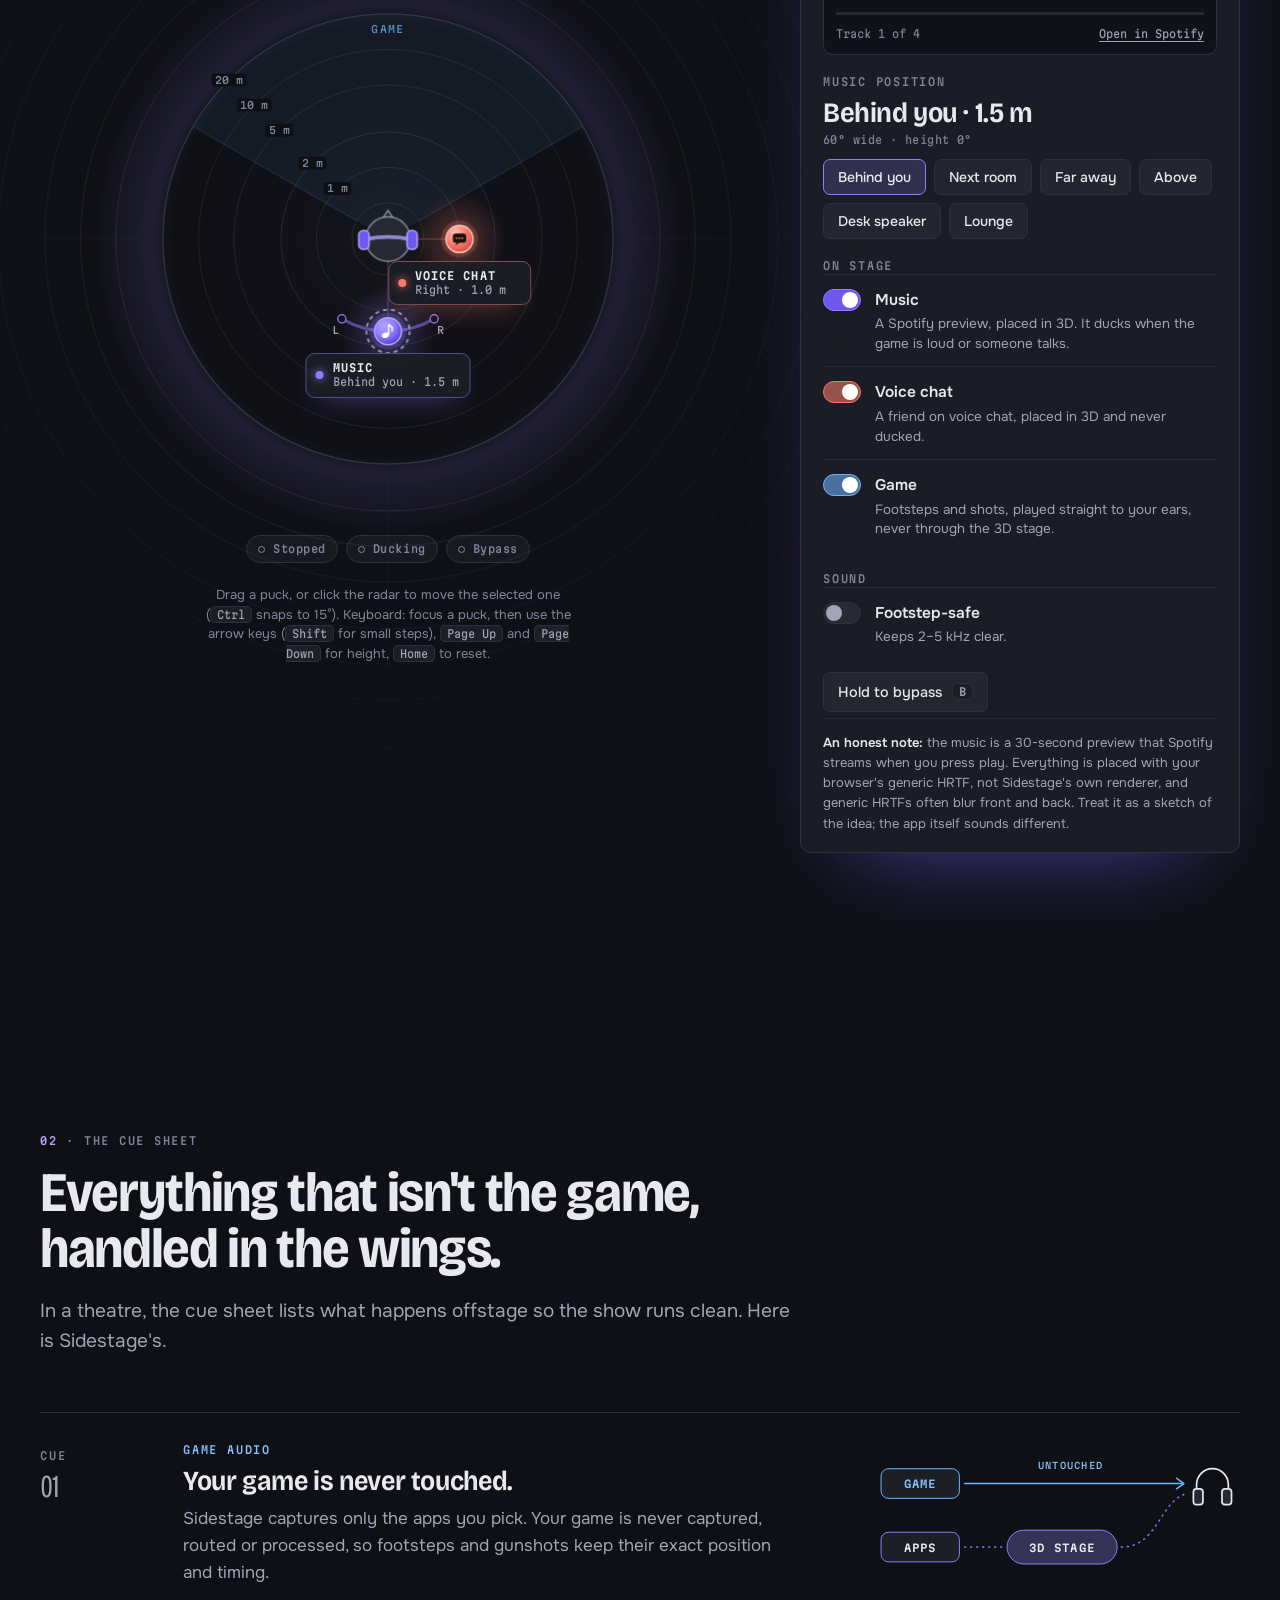
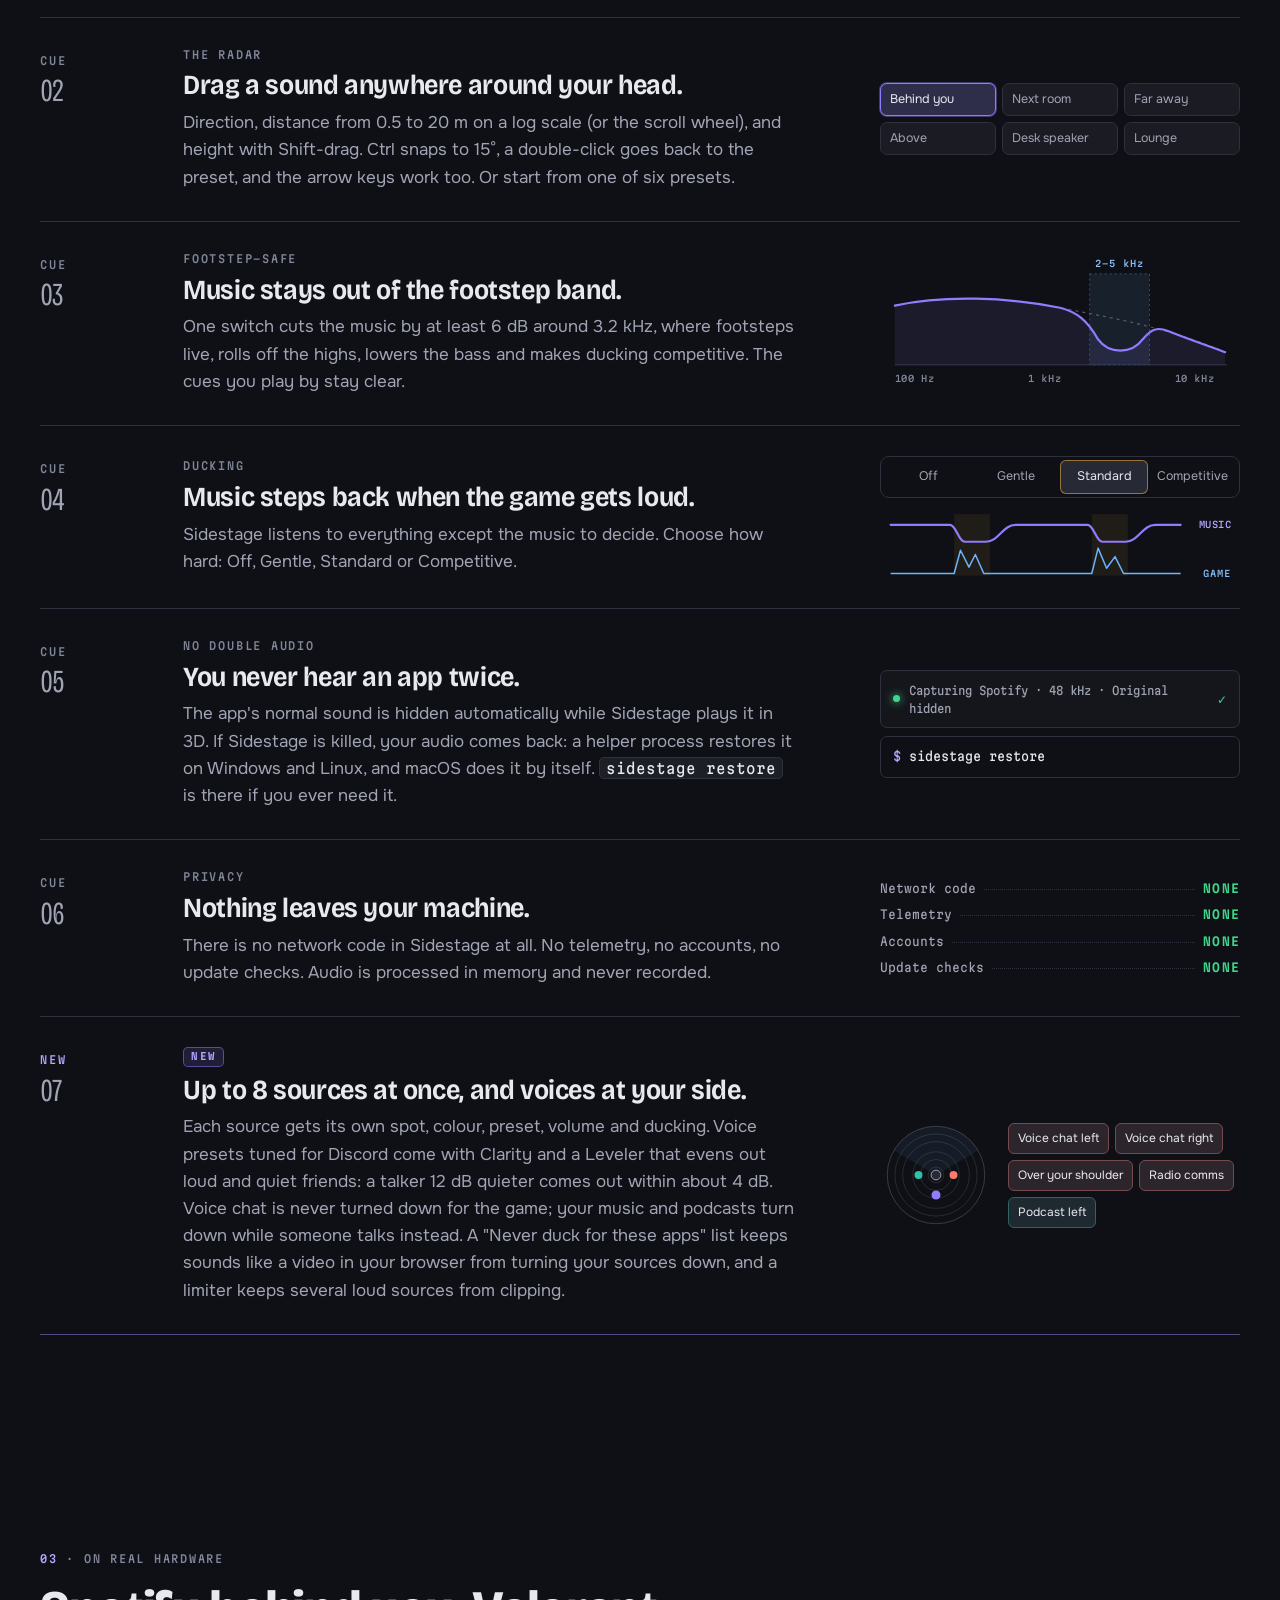
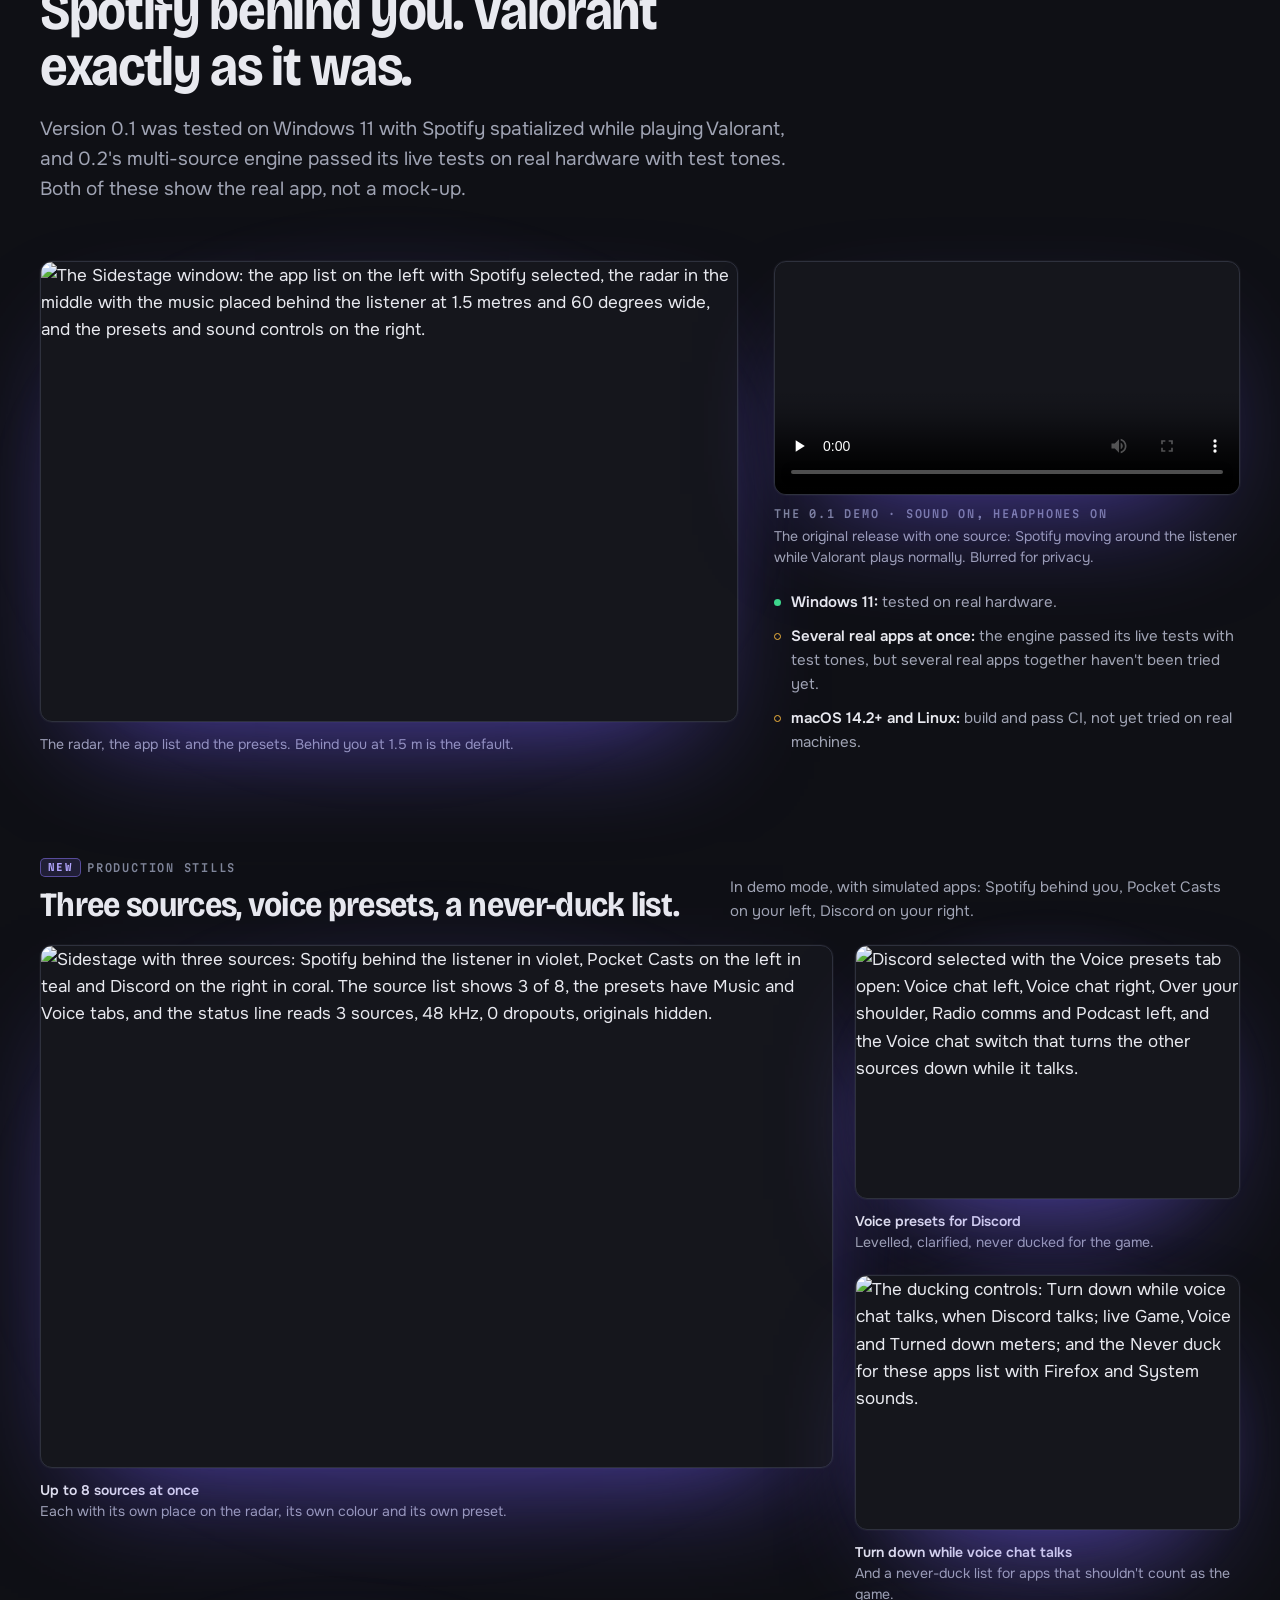
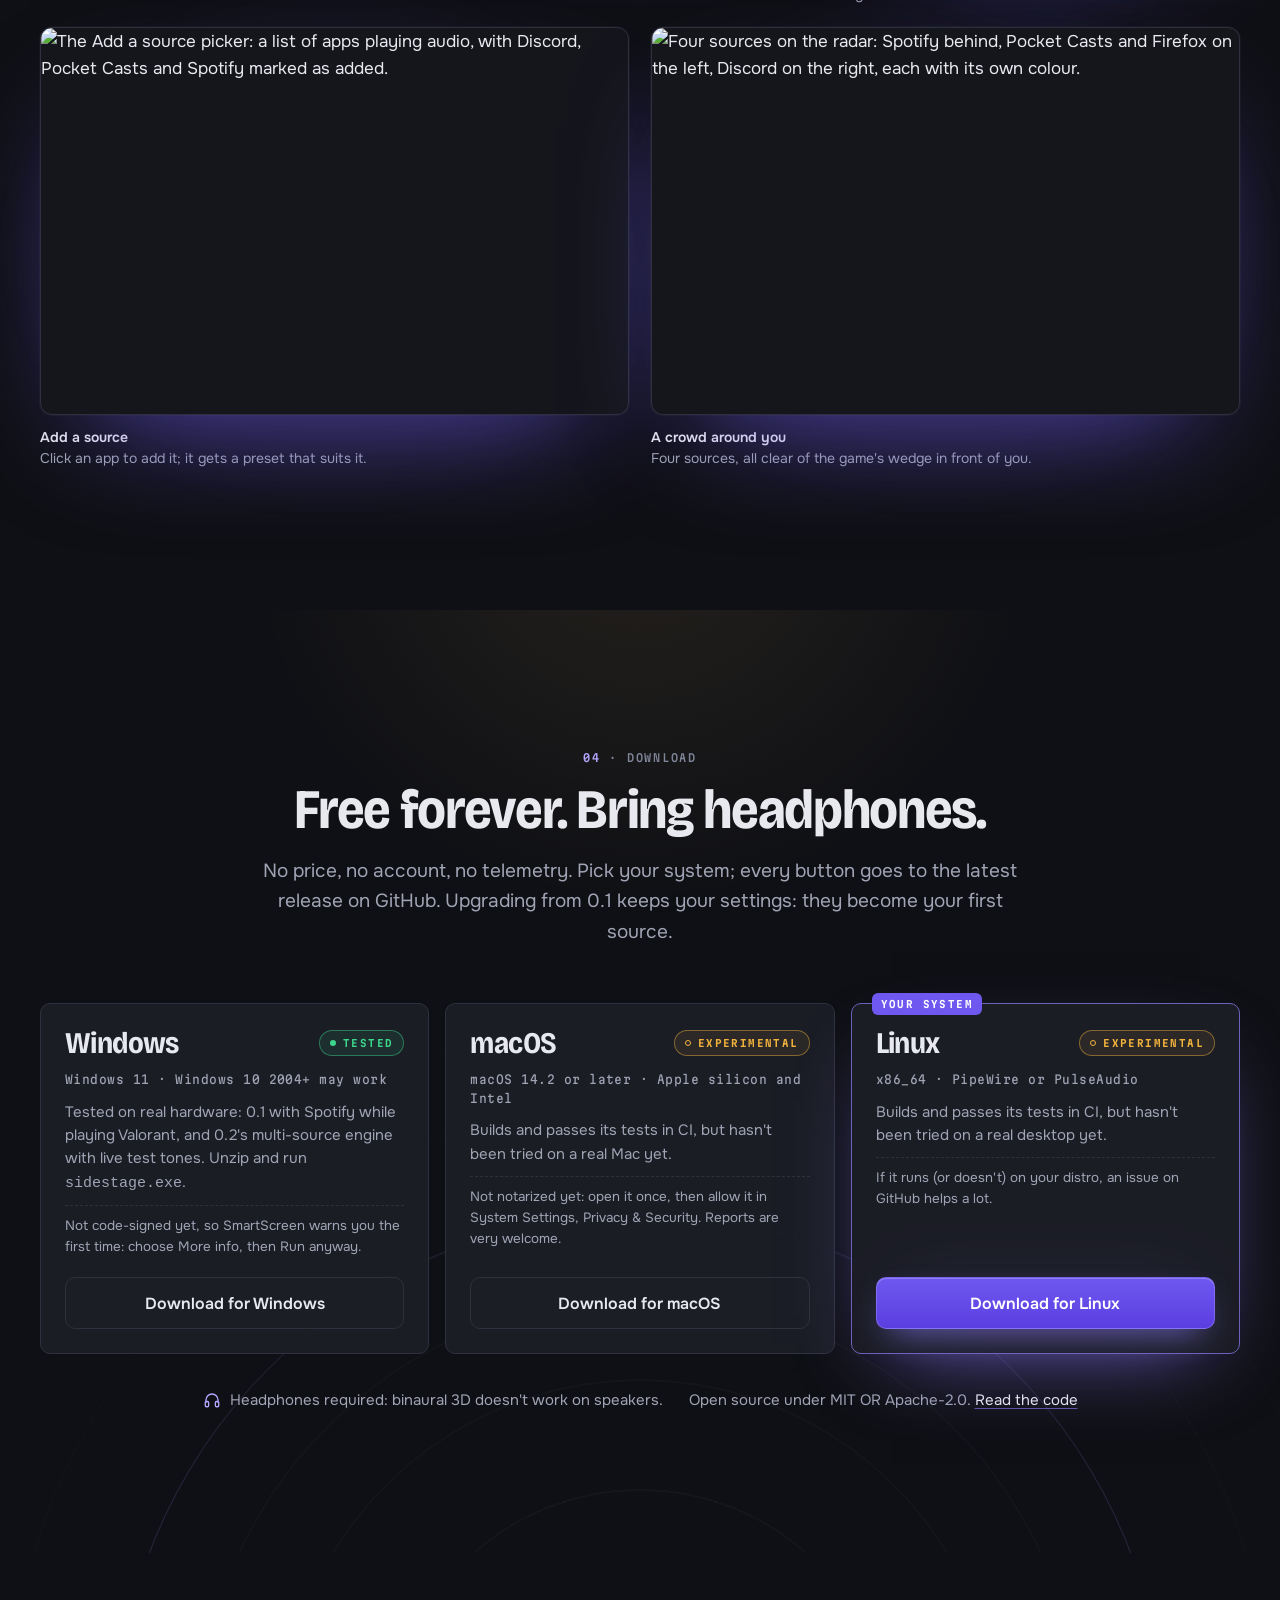
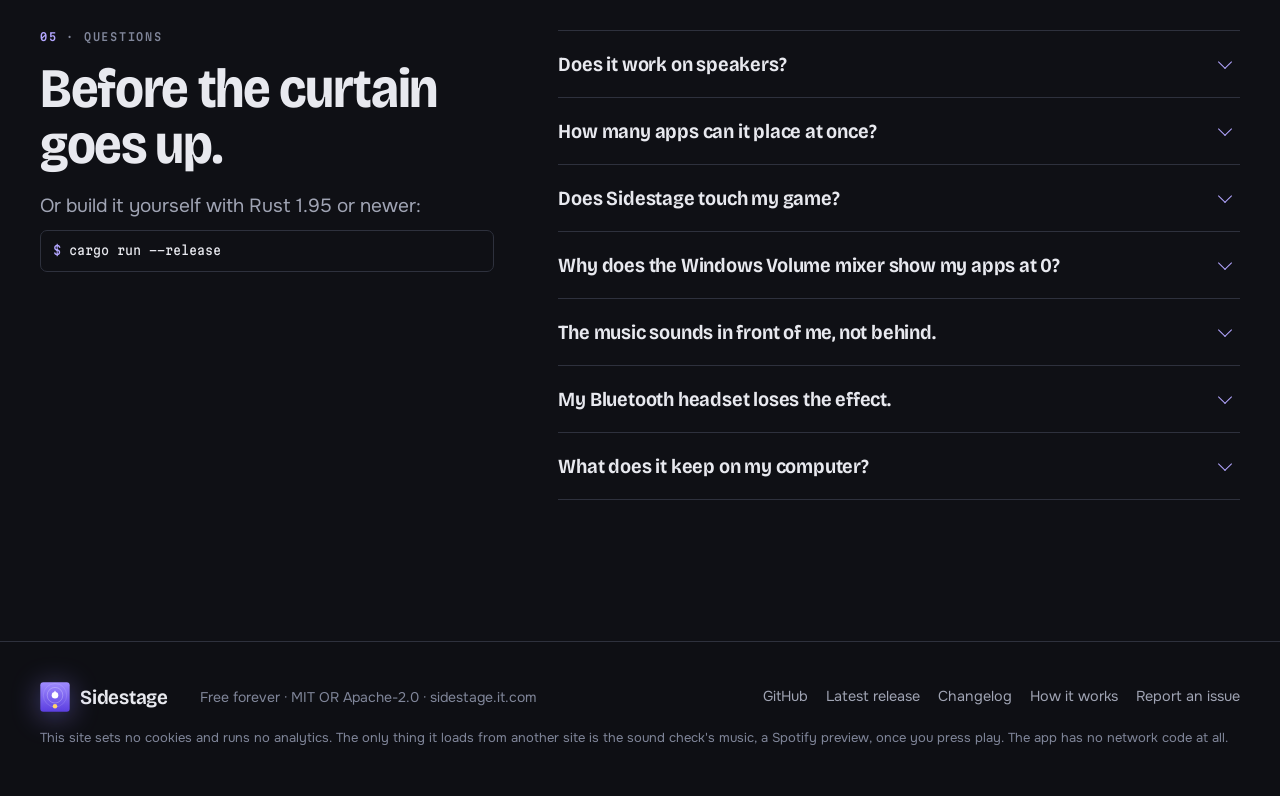
==== commit dc2f6d64: "Website: real Spotify previews in the sound check The sound check's music is now a 30-second Spotify" ====
--- a/website/index.html
+++ b/website/index.html
@@ -120,7 +120,7 @@
     <div class="sec-head">
       <p class="label"><span class="n">01</span> · Hear it in your browser</p>
       <h2 class="kin" id="hear-title">Move the music. The footsteps stay put.</h2>
-      <p class="reveal">Press play: a lo-fi loop comes from the violet puck and a friend murmurs from the coral one. Drag them anywhere around your head. The game's footsteps cross in front of you and skip the 3D stage completely, the same way your real game skips Sidestage.</p>
+      <p class="reveal">Press play: a Spotify preview plays from the violet puck and a friend talks from the coral one. Drag them anywhere around your head. The game's footsteps cross in front of you and skip the 3D stage completely, the same way your real game skips Sidestage.</p>
     </div>
 
     <div class="demo-grid" id="soundcheck">
@@ -145,10 +145,24 @@
             <svg class="i-play" viewBox="0 0 24 24"><path fill="currentColor" d="M8 5.5v13a1 1 0 001.5.86l10.4-6.5a1 1 0 000-1.72L9.5 4.64A1 1 0 008 5.5z"/></svg>
             <svg class="i-pause" viewBox="0 0 24 24"><rect fill="currentColor" x="6" y="5" width="4.2" height="14" rx="1.2"/><rect fill="currentColor" x="13.8" y="5" width="4.2" height="14" rx="1.2"/></svg>
           </span>
-          <span><span id="play-label">Play the sound check</span><small id="play-sub">Synthesized live in this page</small></span>
+          <span><span id="play-label">Play the sound check</span><small id="play-sub">Streams a 30-second Spotify preview</small></span>
         </button>
         <p class="hp-note"><svg viewBox="0 0 24 24" fill="none" stroke="currentColor" stroke-width="1.8" stroke-linecap="round" aria-hidden="true"><path d="M4 15v-3a8 8 0 0116 0v3"/><rect x="3" y="14" width="4.5" height="7" rx="1.6"/><rect x="16.5" y="14" width="4.5" height="7" rx="1.6"/></svg><span><b>Use headphones.</b> Binaural 3D doesn't work on speakers.</span></p>
         <p class="unsupported" id="unsupported" hidden>This browser can't play Web Audio, so the sound check stays silent here. The radar still moves.</p>
+
+        <div class="np" id="np">
+          <div class="np-art" aria-hidden="true"><img id="np-cover" alt="" width="64" height="64" decoding="async"></div>
+          <div class="np-meta">
+            <p class="np-src"><i aria-hidden="true"></i><span id="np-state">Spotify preview · 30 s</span></p>
+            <p class="np-title"><span id="np-title">Track</span><abbr class="np-e" id="np-e" title="Explicit">E</abbr></p>
+            <p class="np-artist" id="np-artist">Artist</p>
+          </div>
+          <button class="np-skip" id="np-skip" type="button" aria-label="Next track">
+            <svg viewBox="0 0 24 24" aria-hidden="true"><path fill="currentColor" d="M5 6.2v11.6a.8.8 0 0 0 1.25.66L14.5 13v4.8a.8.8 0 0 0 1.25.66l.25-.17V6.7l-.25-.17A.8.8 0 0 0 14.5 7.2V11L6.25 5.54A.8.8 0 0 0 5 6.2z"/><rect fill="currentColor" x="17" y="5.5" width="2.2" height="13" rx=".8"/></svg>
+          </button>
+          <div class="np-bar" aria-hidden="true"><i id="np-prog"></i></div>
+          <p class="np-foot"><span id="np-count">Track 1 of 4</span><a id="np-link" href="https://open.spotify.com/" target="_blank" rel="noopener noreferrer">Open in Spotify</a></p>
+        </div>
 
         <div class="p-sec">
           <p class="label" id="ro-who">Music position</p>
@@ -168,11 +182,11 @@
           <p class="label">On stage</p>
           <button class="tg" type="button" role="switch" aria-checked="true" data-layer="music">
             <span class="tg-knob" aria-hidden="true"></span>
-            <span><b>Music</b><small>A lo-fi loop, placed in 3D. It ducks when the game is loud or someone talks.</small></span>
+            <span><b>Music</b><small>A Spotify preview, placed in 3D. It ducks when the game is loud or someone talks.</small></span>
           </button>
           <button class="tg tg-voice" type="button" role="switch" aria-checked="true" data-layer="voice">
             <span class="tg-knob" aria-hidden="true"></span>
-            <span><b>Voice chat</b><small>A murmuring friend, placed in 3D and never ducked.</small></span>
+            <span><b>Voice chat</b><small>A friend on voice chat, placed in 3D and never ducked.</small></span>
           </button>
           <button class="tg tg-game" type="button" role="switch" aria-checked="true" data-layer="game">
             <span class="tg-knob" aria-hidden="true"></span>
@@ -189,7 +203,7 @@
             <button class="hold" id="bypass" type="button" aria-pressed="false">Hold to bypass <kbd>B</kbd></button>
           </div>
         </div>
-        <p class="honest"><b>An honest note:</b> everything here is synthesized on this page and placed with your browser's generic HRTF, not Sidestage's own renderer, and generic HRTFs often blur front and back. Treat it as a sketch of the idea; the app itself sounds different.</p>
+        <p class="honest"><b>An honest note:</b> the music is a 30-second preview that Spotify streams when you press play. Everything is placed with your browser's generic HRTF, not Sidestage's own renderer, and generic HRTFs often blur front and back. Treat it as a sketch of the idea; the app itself sounds different.</p>
       </div>
     </div>
   </div>
@@ -518,7 +532,7 @@
       <a href="https://github.com/pixityy/Sidestage/blob/main/docs/DESIGN.md">How it works</a>
       <a href="https://github.com/pixityy/Sidestage/issues">Report an issue</a>
     </nav>
-    <p class="fine">This site sets no cookies, runs no analytics and loads nothing from other sites. The app has no network code at all.</p>
+    <p class="fine">This site sets no cookies and runs no analytics. The only thing it loads from another site is the sound check's music, a Spotify preview, once you press play. The app has no network code at all.</p>
   </div>
 </footer>
 </div>
--- a/website/css/site.css
+++ b/website/css/site.css
@@ -19,6 +19,7 @@
   /* Source colours, as the app gives them: violet (the accent), then teal, then coral. */
   --c-pod:#2FC2A8; --c-pod-hi:#A8EEDF; --c-pod-deep:#16806D;
   --c-voice:#FF7A6B; --c-voice-hi:#FFC6BE; --c-voice-deep:#C4473A;
+  --spotify:#1ED760;
   --on-accent:#FFFFFF; --on-warm:#17130A;
   --info-text:color-mix(in srgb, var(--info) 78%, var(--text));
 
@@ -511,3 +512,29 @@
 @media (prefers-reduced-motion: reduce){
   .demo-visual .chip{opacity:1}
 }
+
+/* Now playing: the sound check's Spotify preview */
+.np{display:grid;grid-template-columns:64px minmax(0, 1fr) auto;grid-template-areas:"art meta skip" "bar bar bar" "foot foot foot";gap:10px 14px;align-items:center;margin-top:16px;padding:12px;border-radius:var(--r-card);border:1px solid var(--border);background:color-mix(in srgb, var(--stage) 72%, transparent)}
+.np[hidden]{display:none}
+.np-art{grid-area:art;position:relative;width:64px;height:64px;border-radius:6px;overflow:hidden;background:linear-gradient(140deg, var(--accent-strong), var(--icon-bottom) 55%, var(--surface-hi))}
+.np-art::after{content:"";position:absolute;inset:0;opacity:.55;background:url("data:image/svg+xml,%3Csvg xmlns='http://www.w3.org/2000/svg' viewBox='-12 -12 24 24'%3E%3Cellipse cx='-3.3' cy='4.6' rx='4.5' ry='3.3' transform='rotate(-20 -3.3 4.6)' fill='%23fff'/%3E%3Cpath d='M0.9 4V-8.3L5.4-4.6L5.1-0.5' fill='none' stroke='%23fff' stroke-width='1.9' stroke-linecap='round' stroke-linejoin='round'/%3E%3C/svg%3E") center/30px no-repeat}
+.np-art img{position:absolute;inset:0;z-index:1;width:100%;height:100%;object-fit:cover;opacity:0;transition:opacity .4s ease}
+.np-art img.on{opacity:1}
+.np-art img:not([src]){display:none}
+.np-meta{grid-area:meta;min-width:0}
+.np-src{display:flex;align-items:center;gap:7px;margin:0 0 5px;font-family:var(--font-mono);font-size:.625rem;font-weight:600;font-stretch:87.5%;letter-spacing:.14em;text-transform:uppercase;color:var(--text-faint)}
+.np-src i{flex:none;width:7px;height:7px;border-radius:50%;background:var(--spotify)}
+.np[data-state="error"] .np-src i{background:var(--warn)}
+.np-title{display:flex;align-items:center;gap:8px;margin:0;min-width:0;font-family:var(--font-display);font-weight:650;font-stretch:92%;font-size:1.125rem;line-height:1.25;color:var(--text)}
+.np-title span{overflow:hidden;white-space:nowrap;text-overflow:ellipsis}
+.np-e{flex:none;display:inline-grid;place-items:center;width:16px;height:16px;border-radius:3px;background:var(--text-faint);color:var(--stage);font:700 .625rem/1 var(--font-body);text-decoration:none;cursor:help}
+.np-e[hidden]{display:none}
+.np-artist{margin:2px 0 0;overflow:hidden;white-space:nowrap;text-overflow:ellipsis;font-size:.875rem;color:var(--text-dim)}
+.np-skip{grid-area:skip;display:grid;place-items:center;width:40px;height:40px;border-radius:50%;border:1px solid var(--border);background:color-mix(in srgb, var(--surface-hi) 80%, transparent);color:var(--text);cursor:pointer;transition:border-color .2s, background-color .2s}
+.np-skip:hover{border-color:color-mix(in srgb, var(--accent) 55%, var(--border));background:var(--surface-hi)}
+.np-skip svg{width:18px;height:18px}
+.np-bar{grid-area:bar;height:3px;border-radius:2px;overflow:hidden;background:var(--surface-hi)}
+.np-bar i{display:block;height:100%;background:var(--accent);transform-origin:left center;transform:scaleX(0)}
+.np-foot{grid-area:foot;display:flex;flex-wrap:wrap;justify-content:space-between;gap:4px 12px;margin:0;font-family:var(--font-mono);font-size:.6875rem;font-stretch:87.5%;color:var(--text-faint)}
+.np-foot a{color:var(--text-dim);text-underline-offset:3px}
+.np-foot a:hover{color:var(--text)}
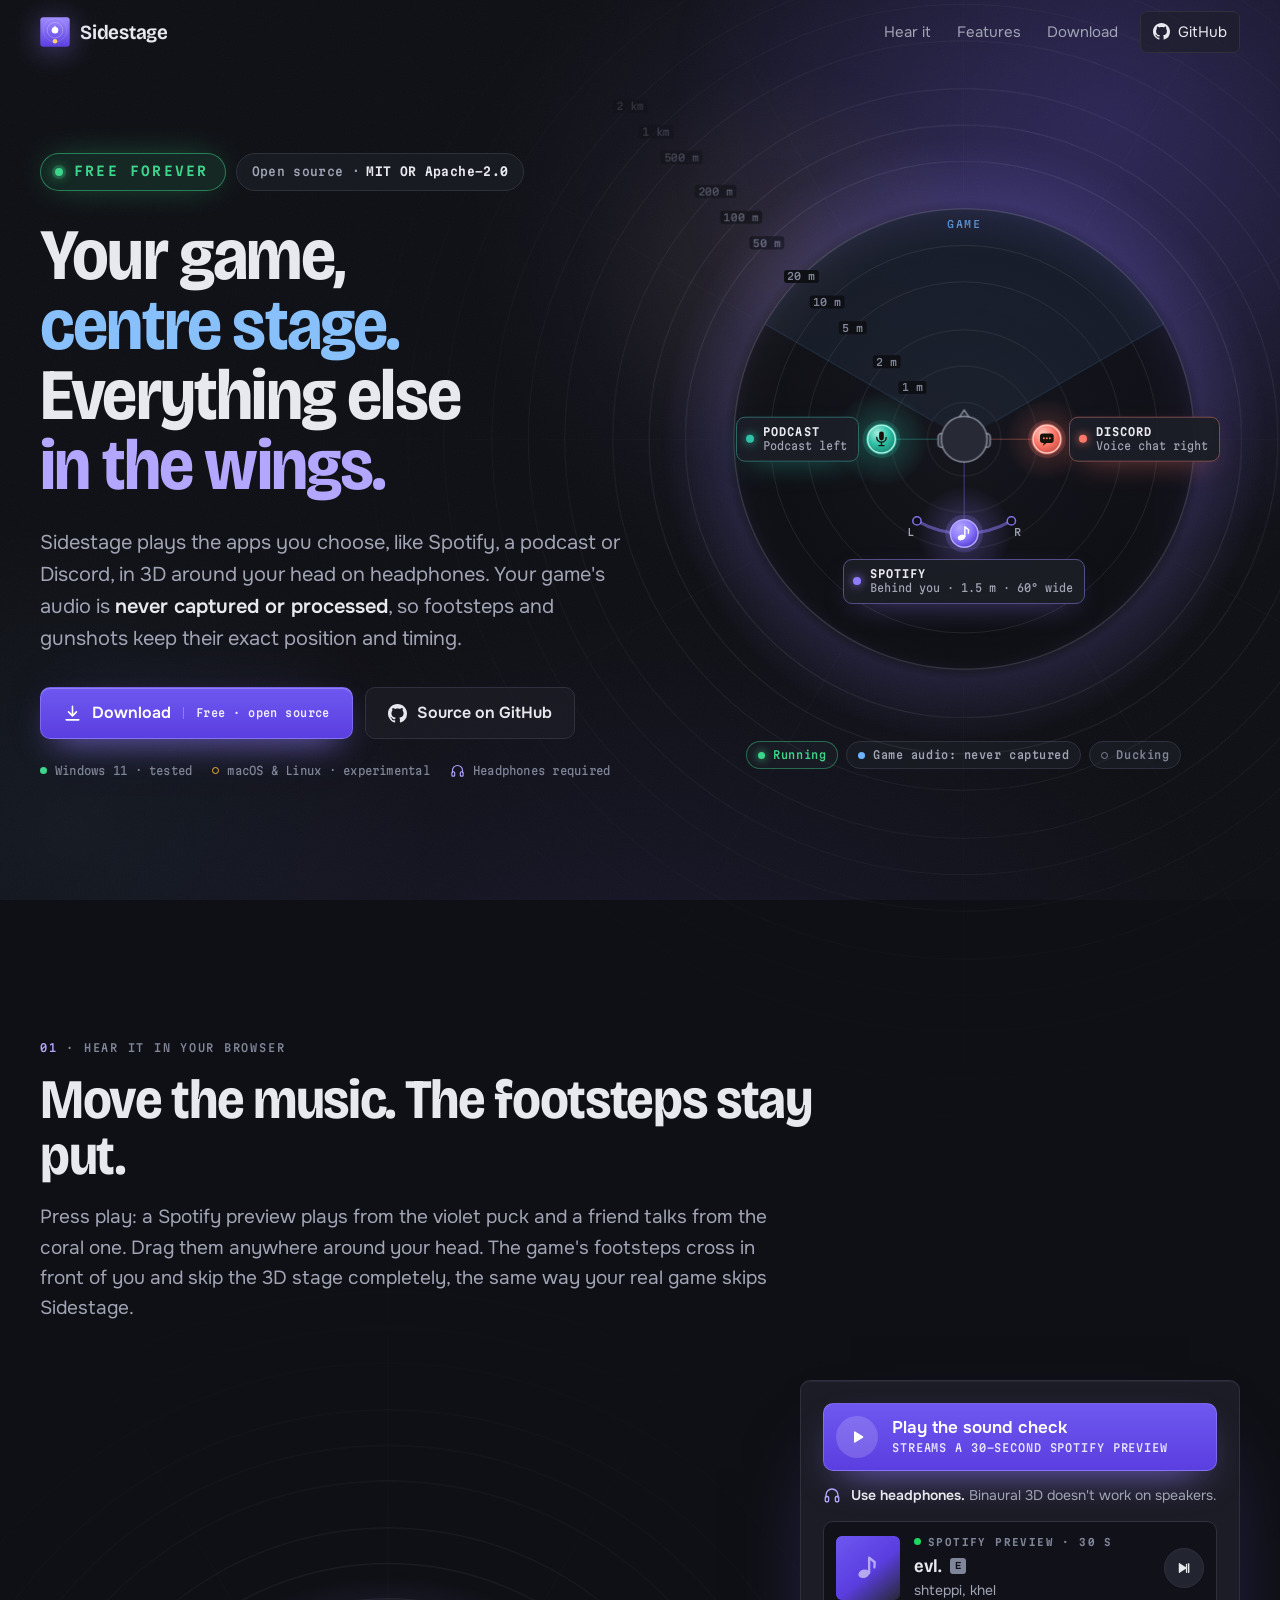
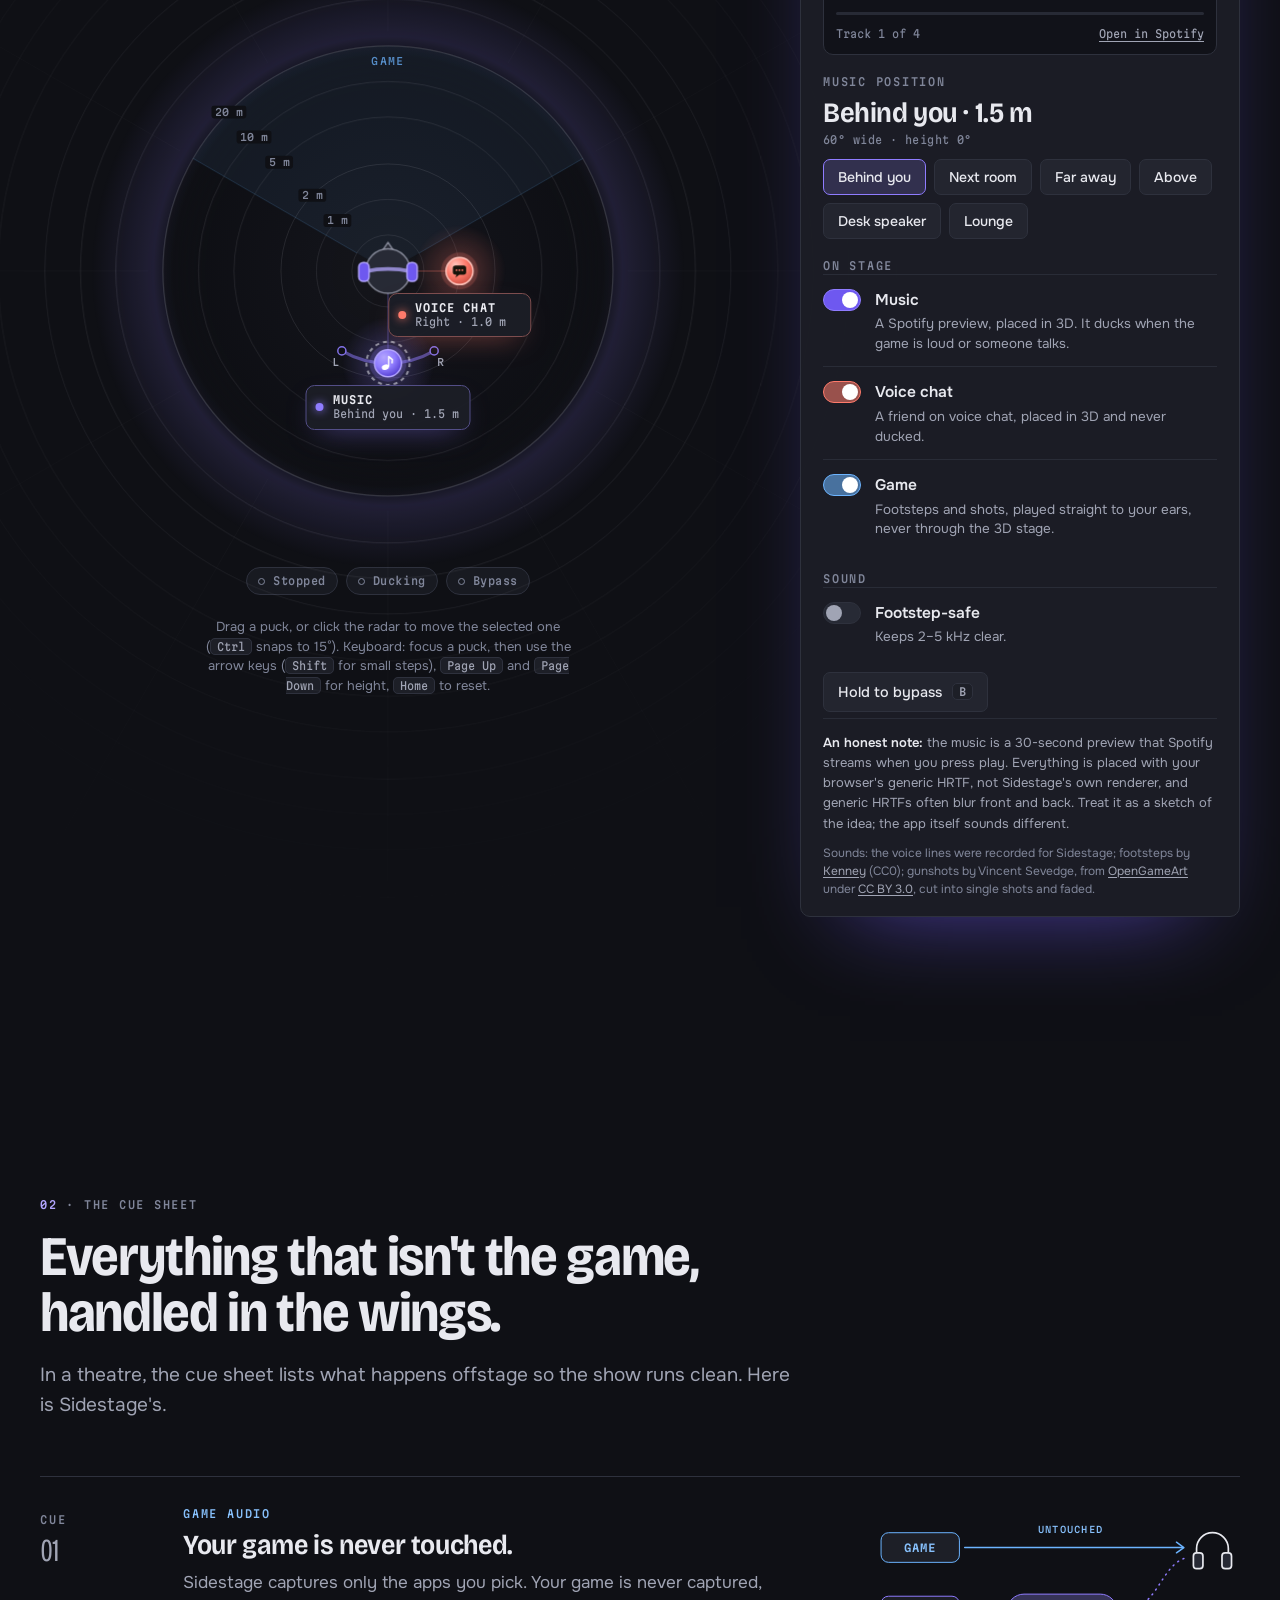
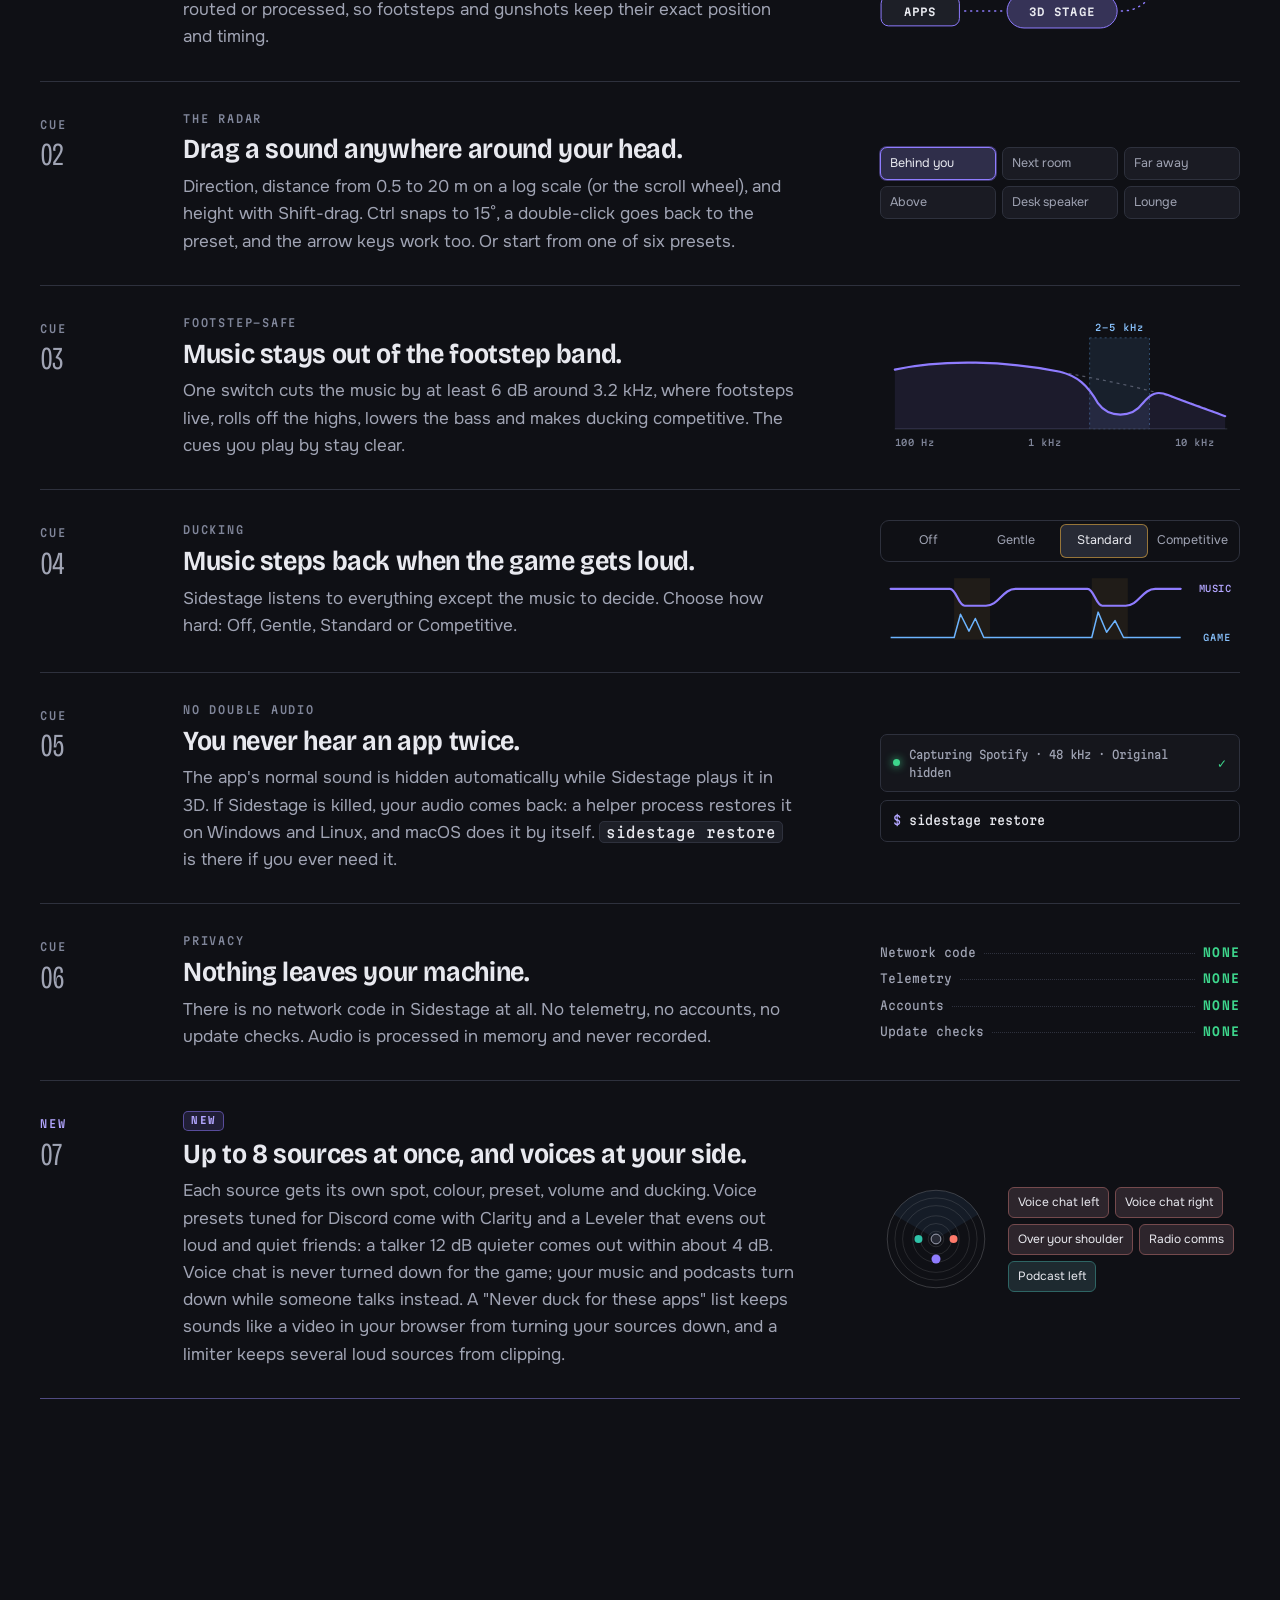
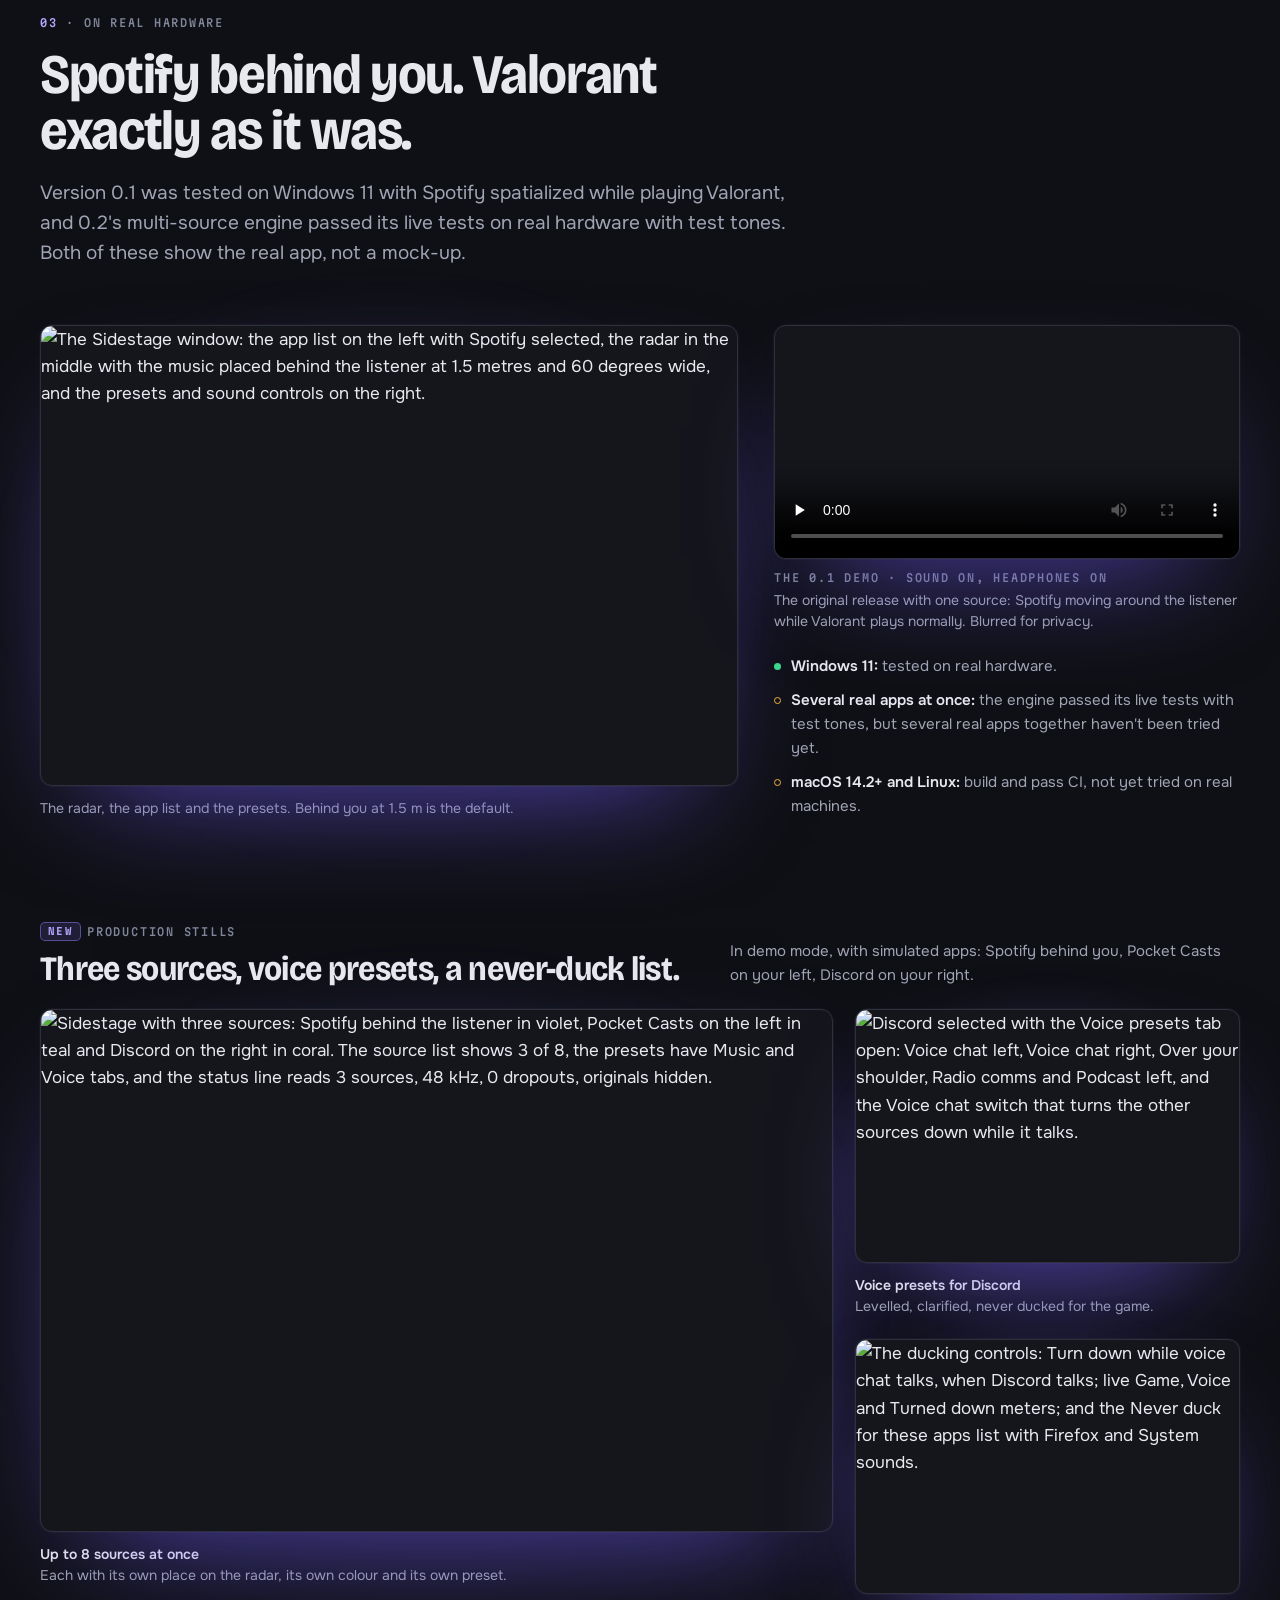
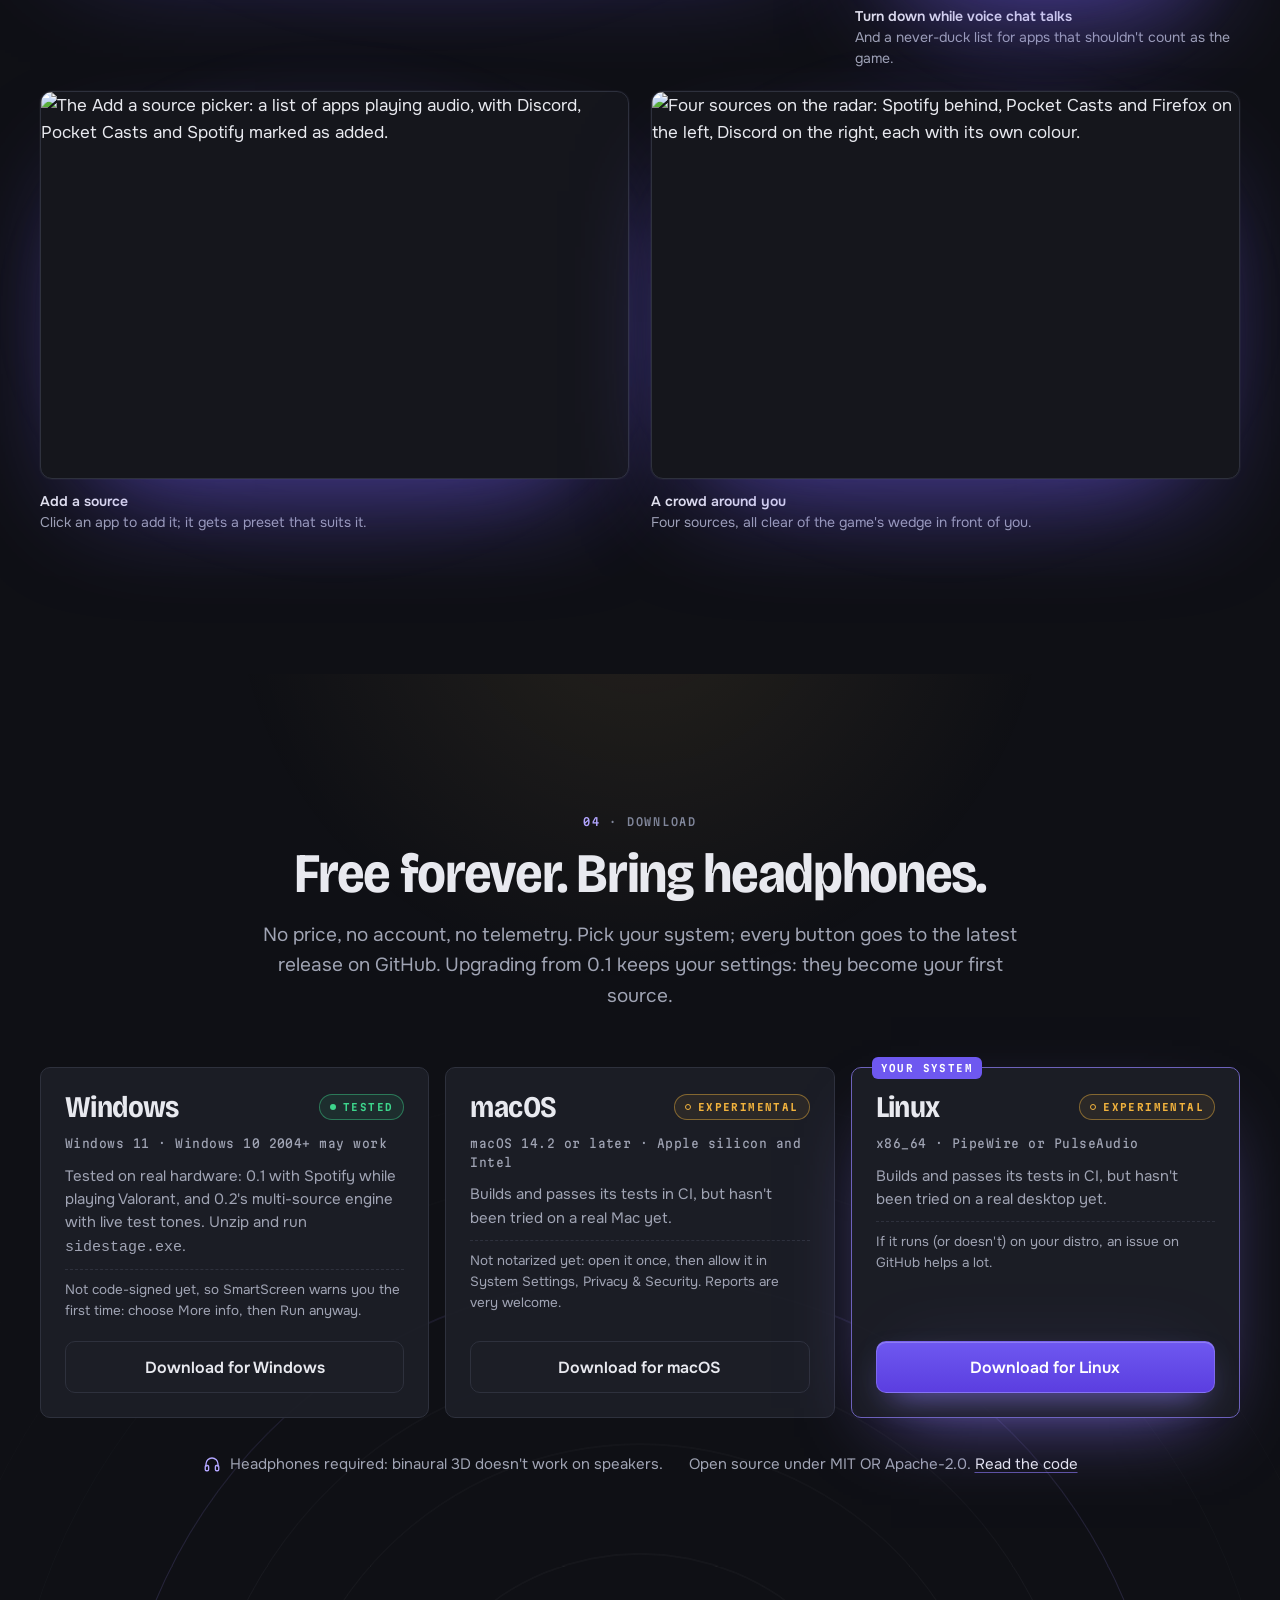
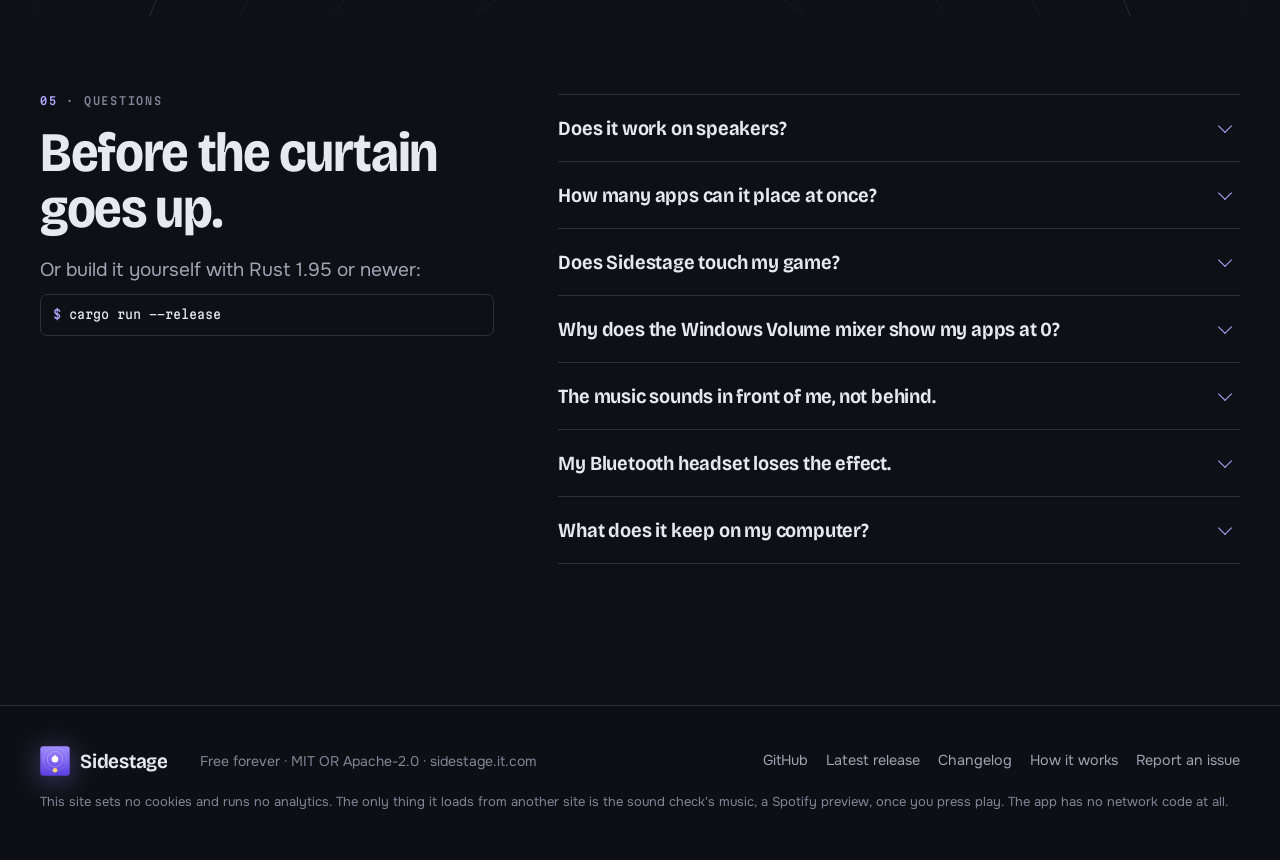
==== commit 14d383dc: "Website: real voice, footsteps and gunshots in the sound check The sound check's last synthesized so" ====
--- a/website/index.html
+++ b/website/index.html
@@ -204,6 +204,7 @@
           </div>
         </div>
         <p class="honest"><b>An honest note:</b> the music is a 30-second preview that Spotify streams when you press play. Everything is placed with your browser's generic HRTF, not Sidestage's own renderer, and generic HRTFs often blur front and back. Treat it as a sketch of the idea; the app itself sounds different.</p>
+        <p class="credits">Sounds: the voice lines were recorded for Sidestage; footsteps by <a href="https://kenney.nl/assets/impact-sounds">Kenney</a> (CC0); gunshots by Vincent Sevedge, from <a href="https://opengameart.org/content/gunshot-sounds">OpenGameArt</a> under <a href="https://creativecommons.org/licenses/by/3.0/">CC BY 3.0</a>, cut into single shots and faded.</p>
       </div>
     </div>
   </div>
--- a/website/css/site.css
+++ b/website/css/site.css
@@ -538,3 +538,5 @@
 .np-foot{grid-area:foot;display:flex;flex-wrap:wrap;justify-content:space-between;gap:4px 12px;margin:0;font-family:var(--font-mono);font-size:.6875rem;font-stretch:87.5%;color:var(--text-faint)}
 .np-foot a{color:var(--text-dim);text-underline-offset:3px}
 .np-foot a:hover{color:var(--text)}
+.credits{margin:10px 0 0;font-size:.75rem;line-height:1.5;color:var(--text-faint)}
+.credits a{color:var(--text-dim);text-underline-offset:2px}
